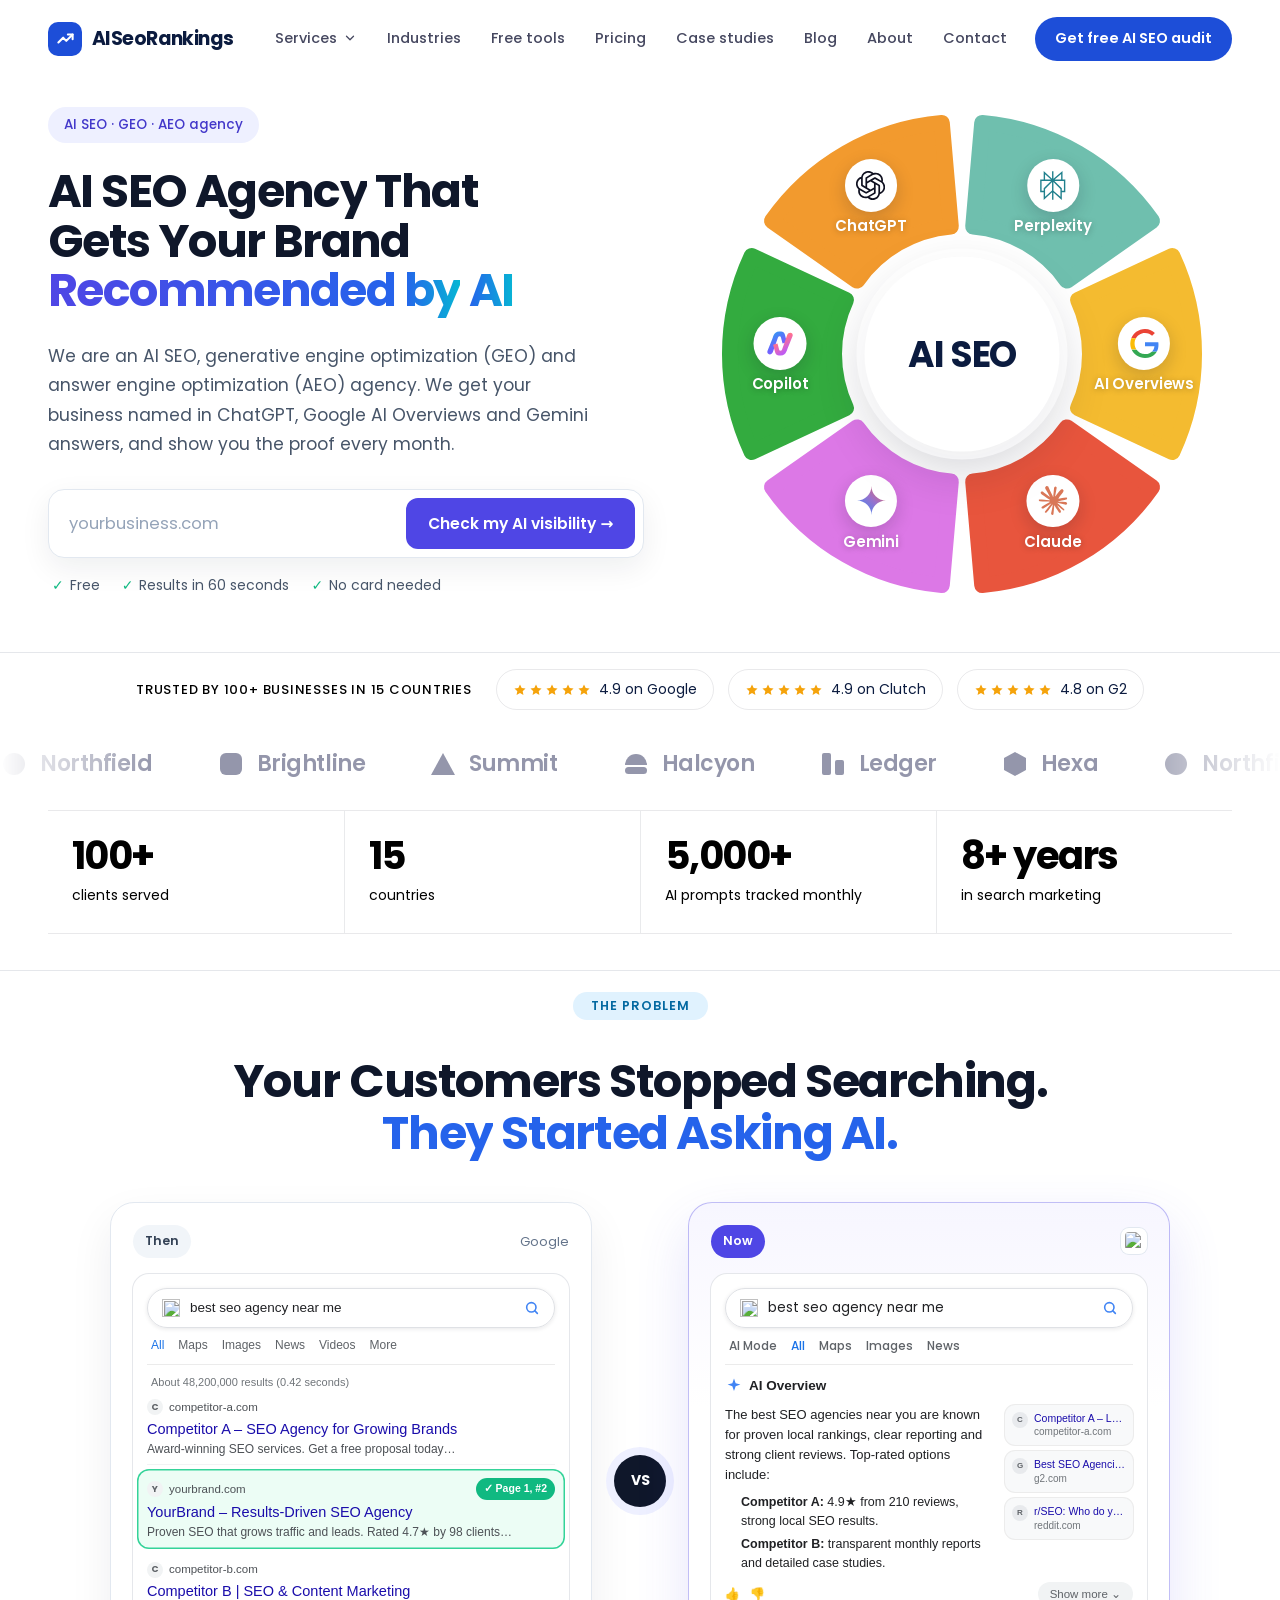
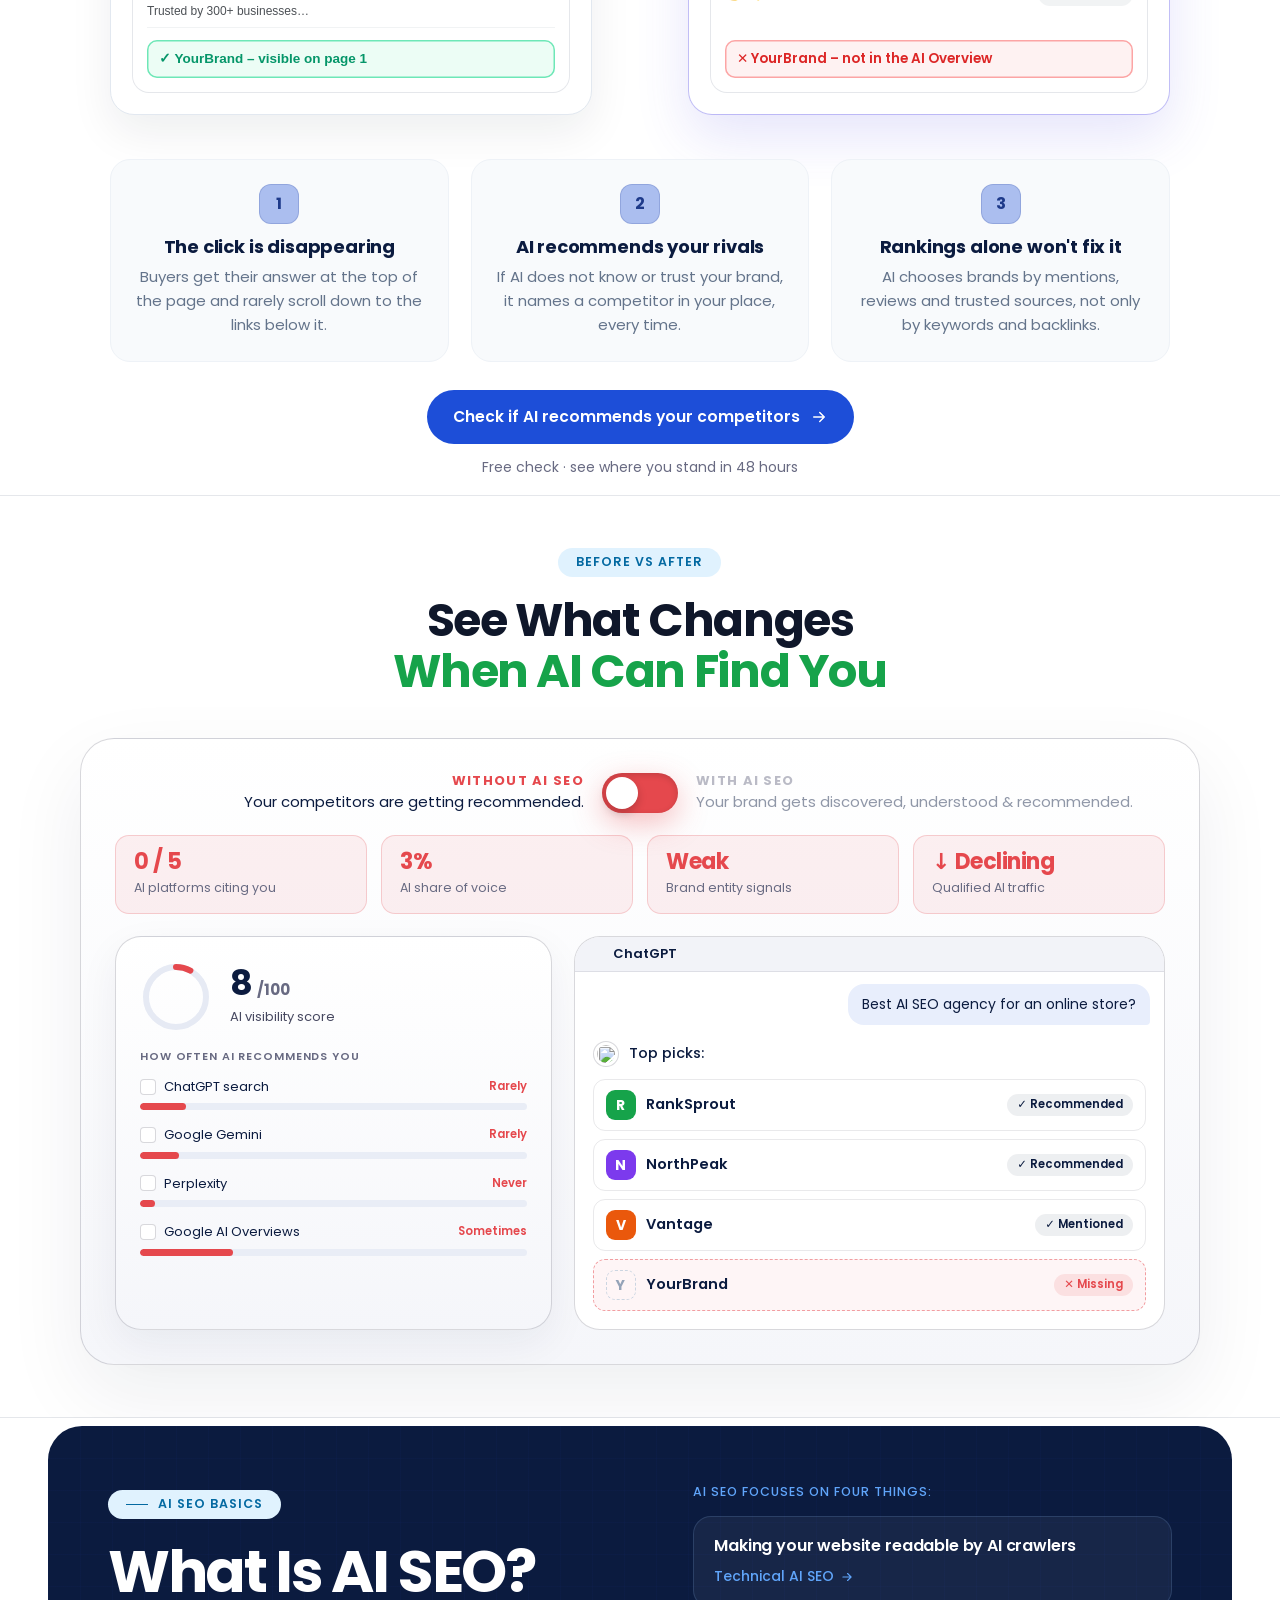
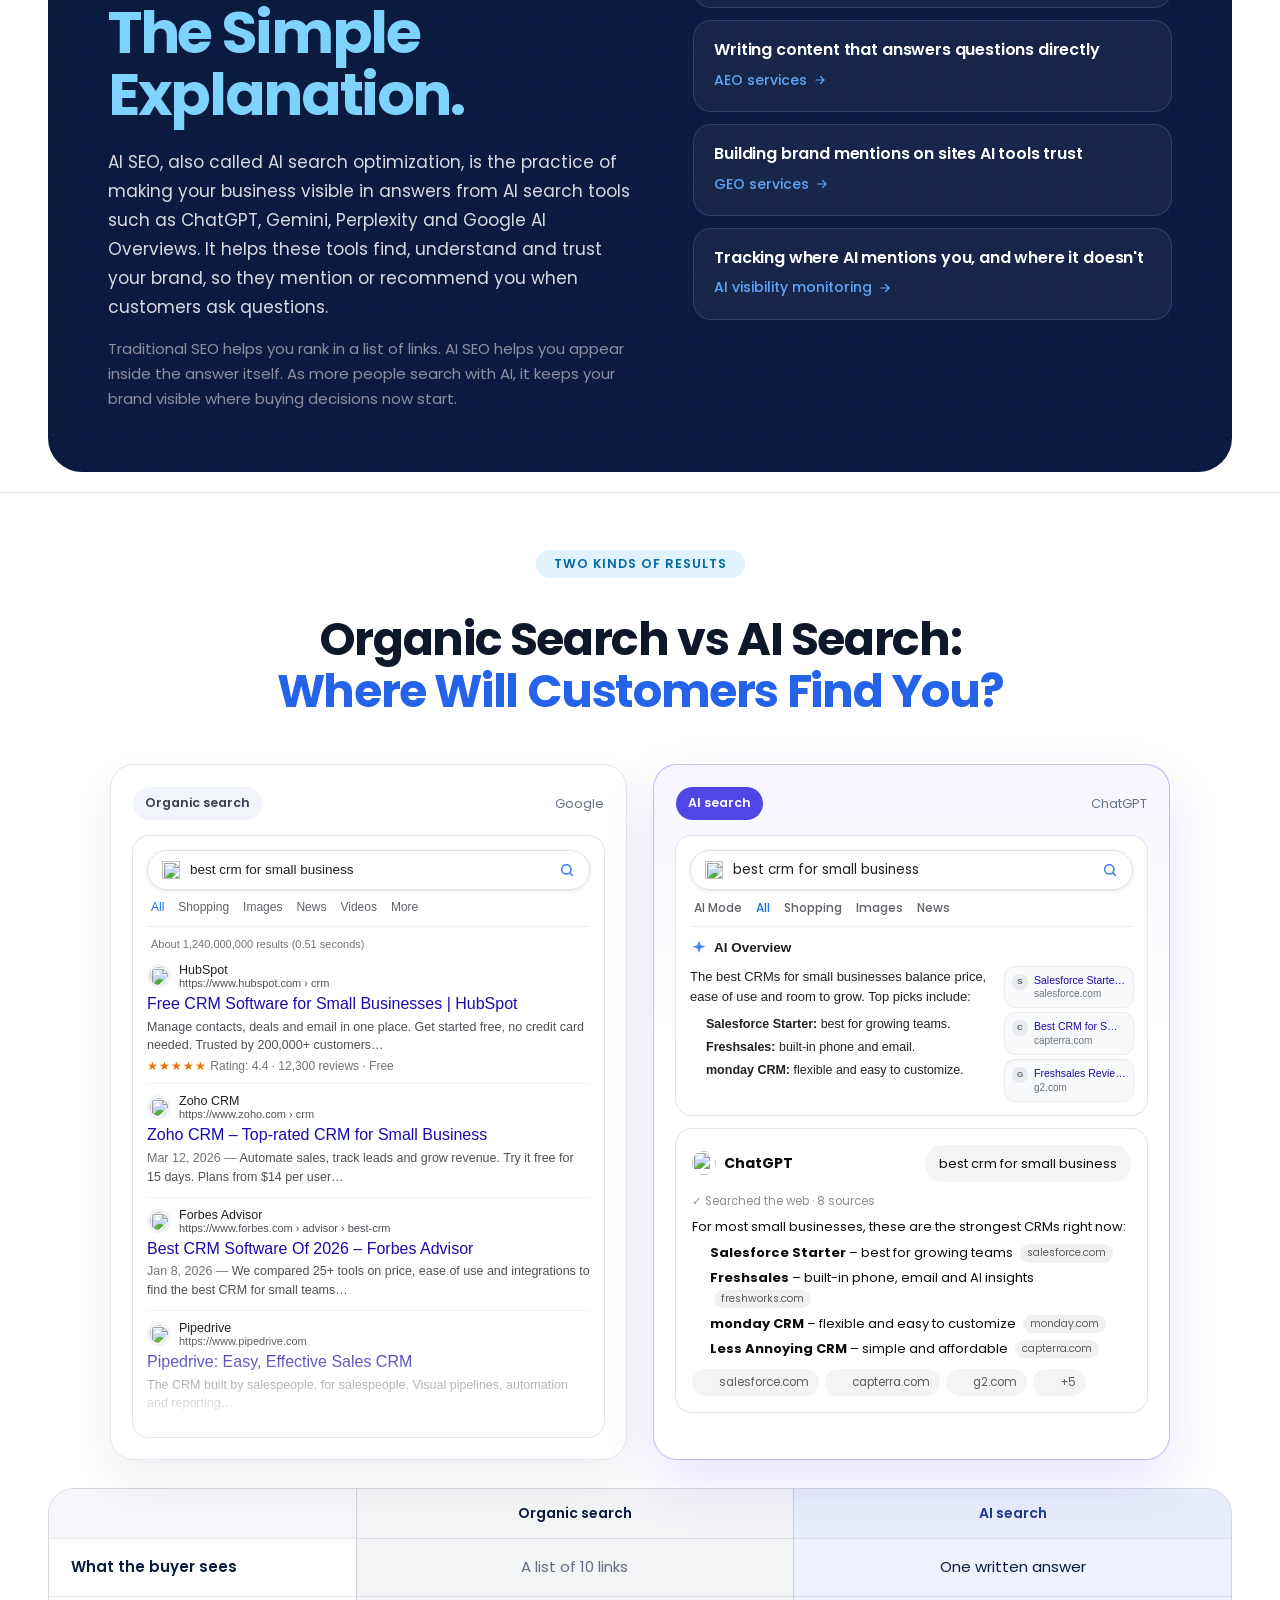
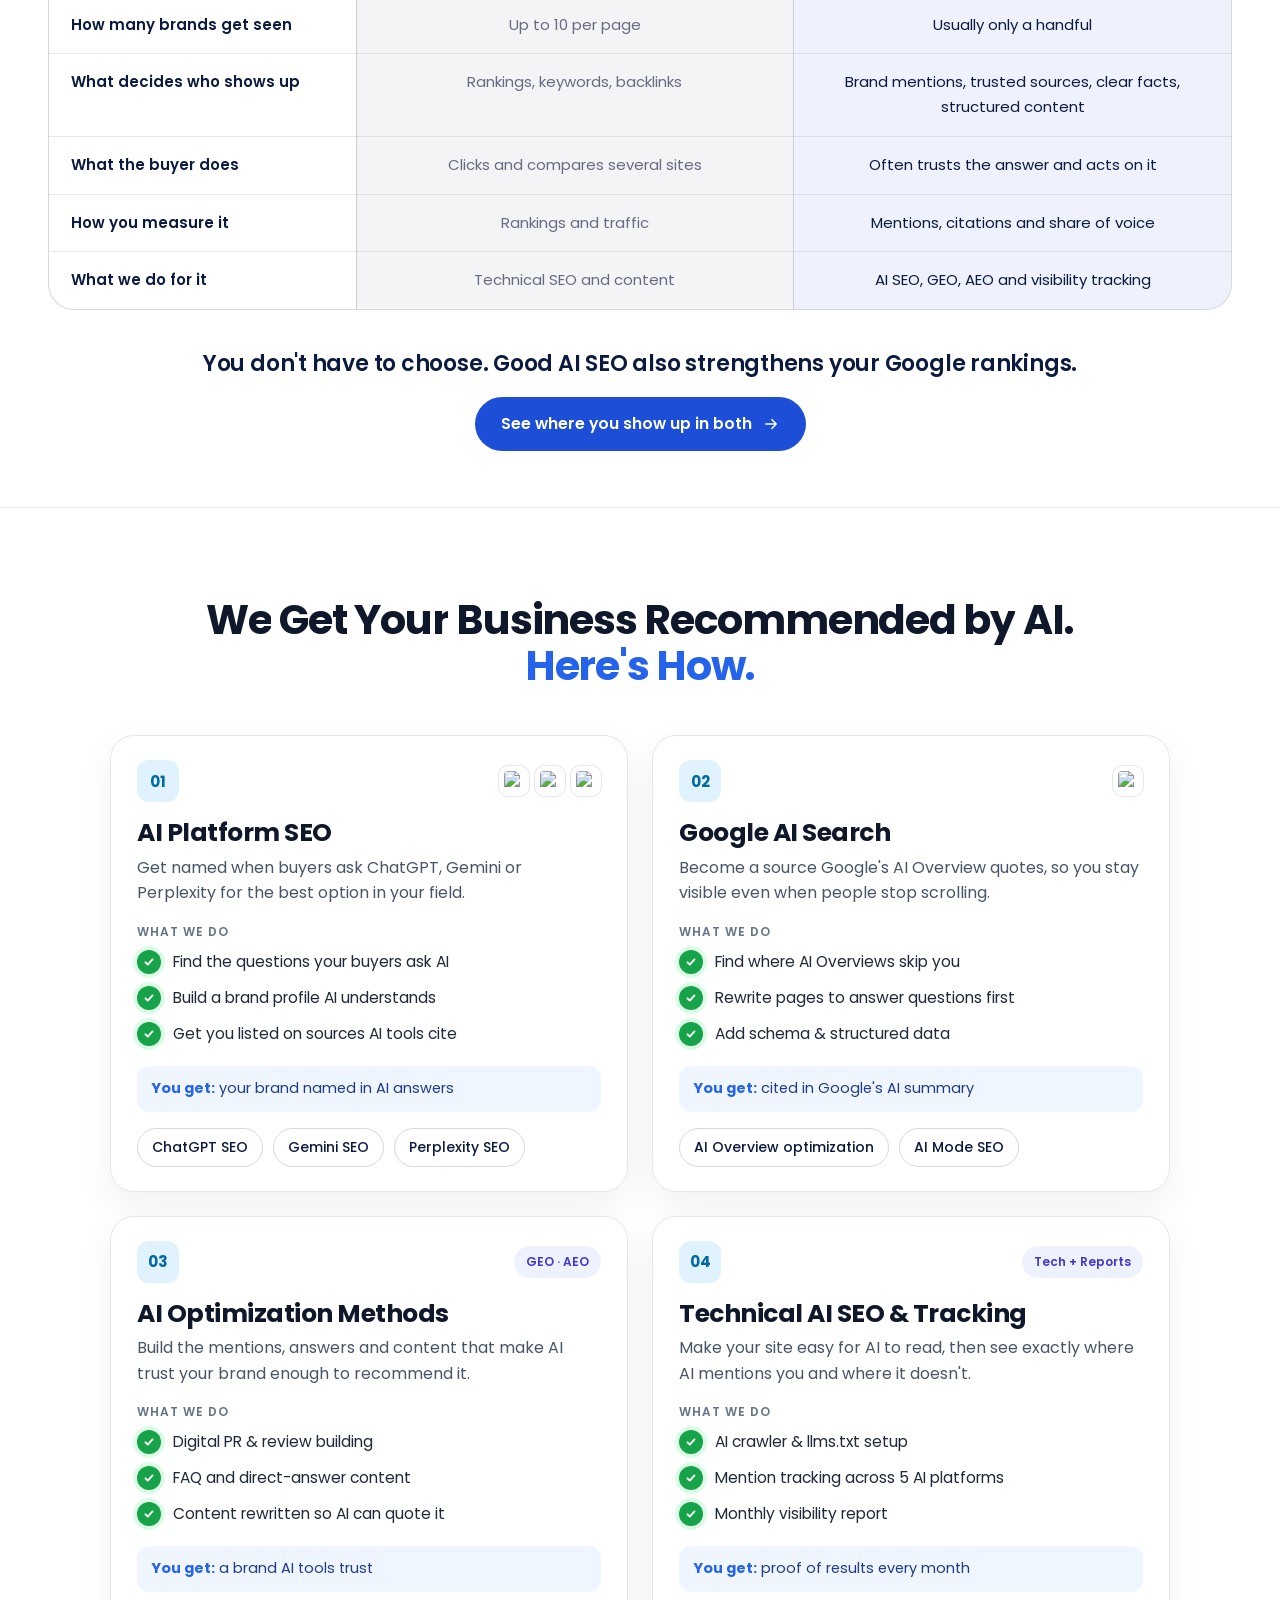
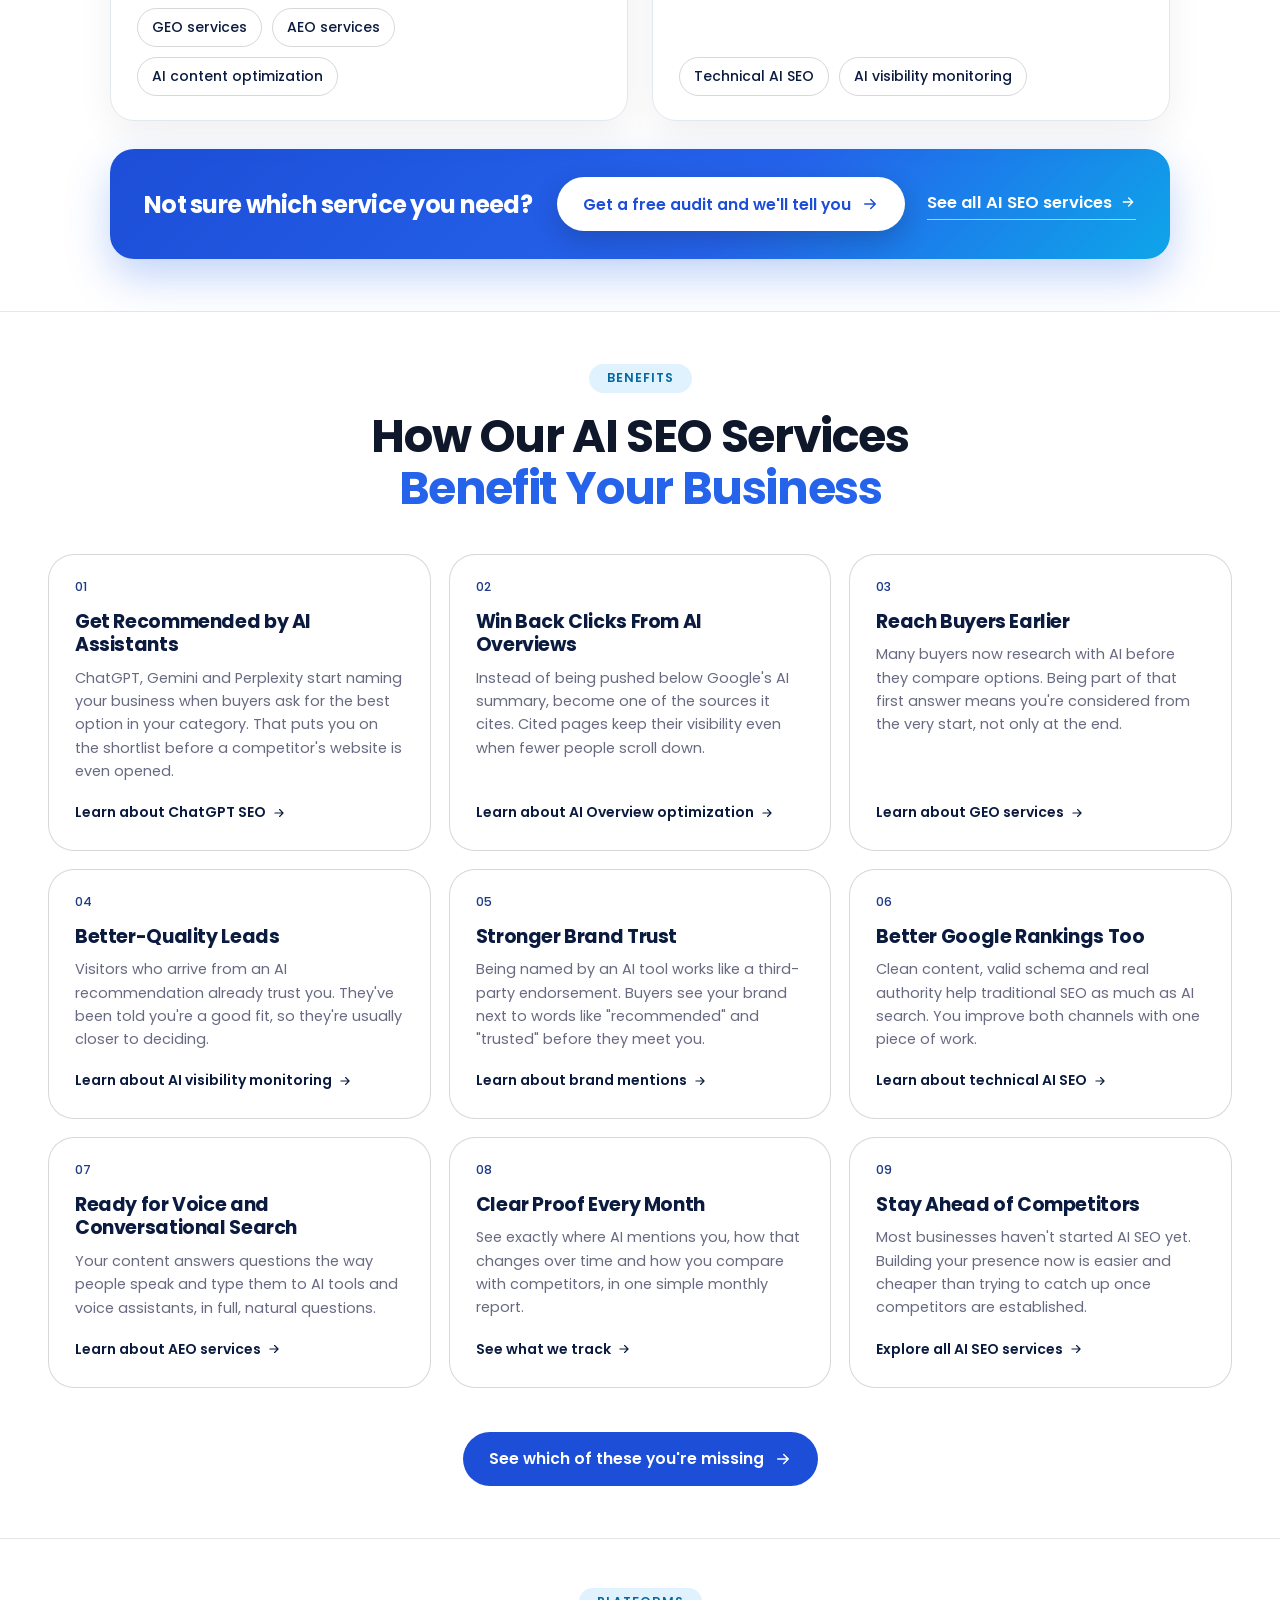
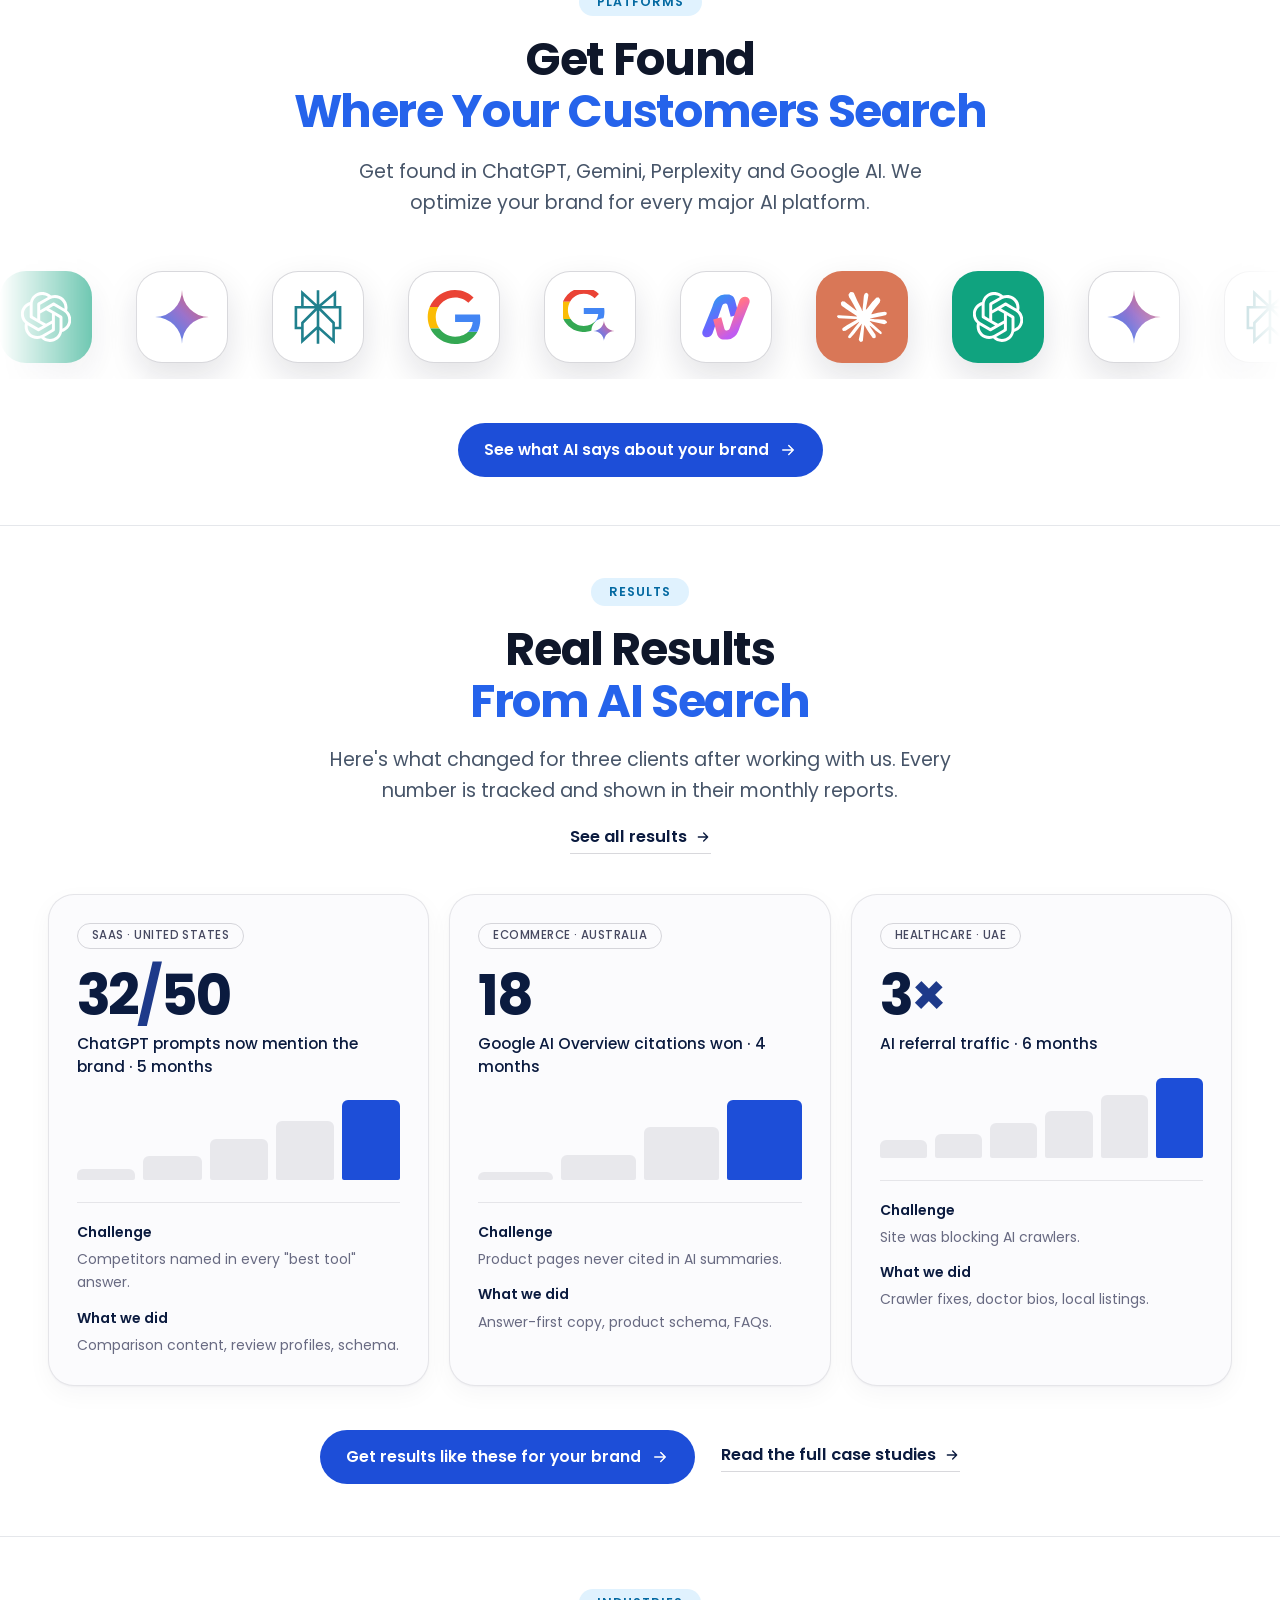
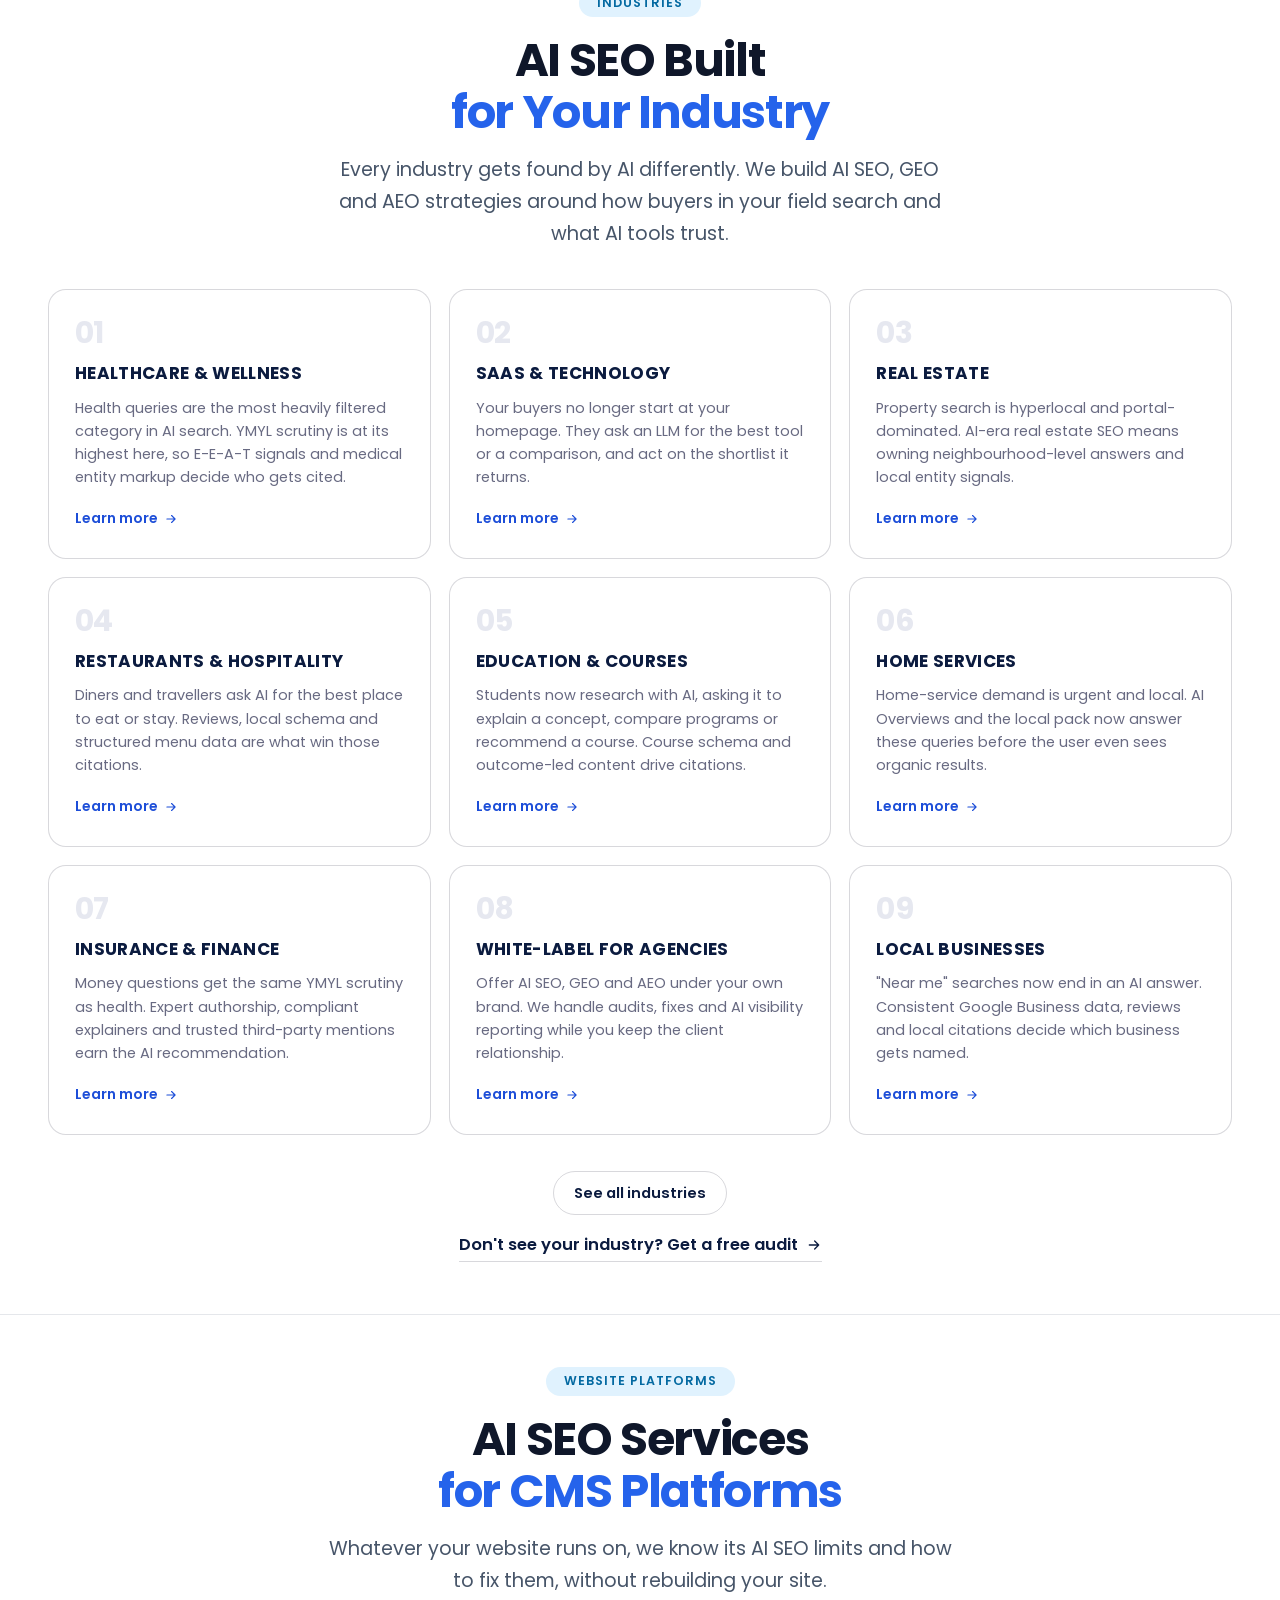
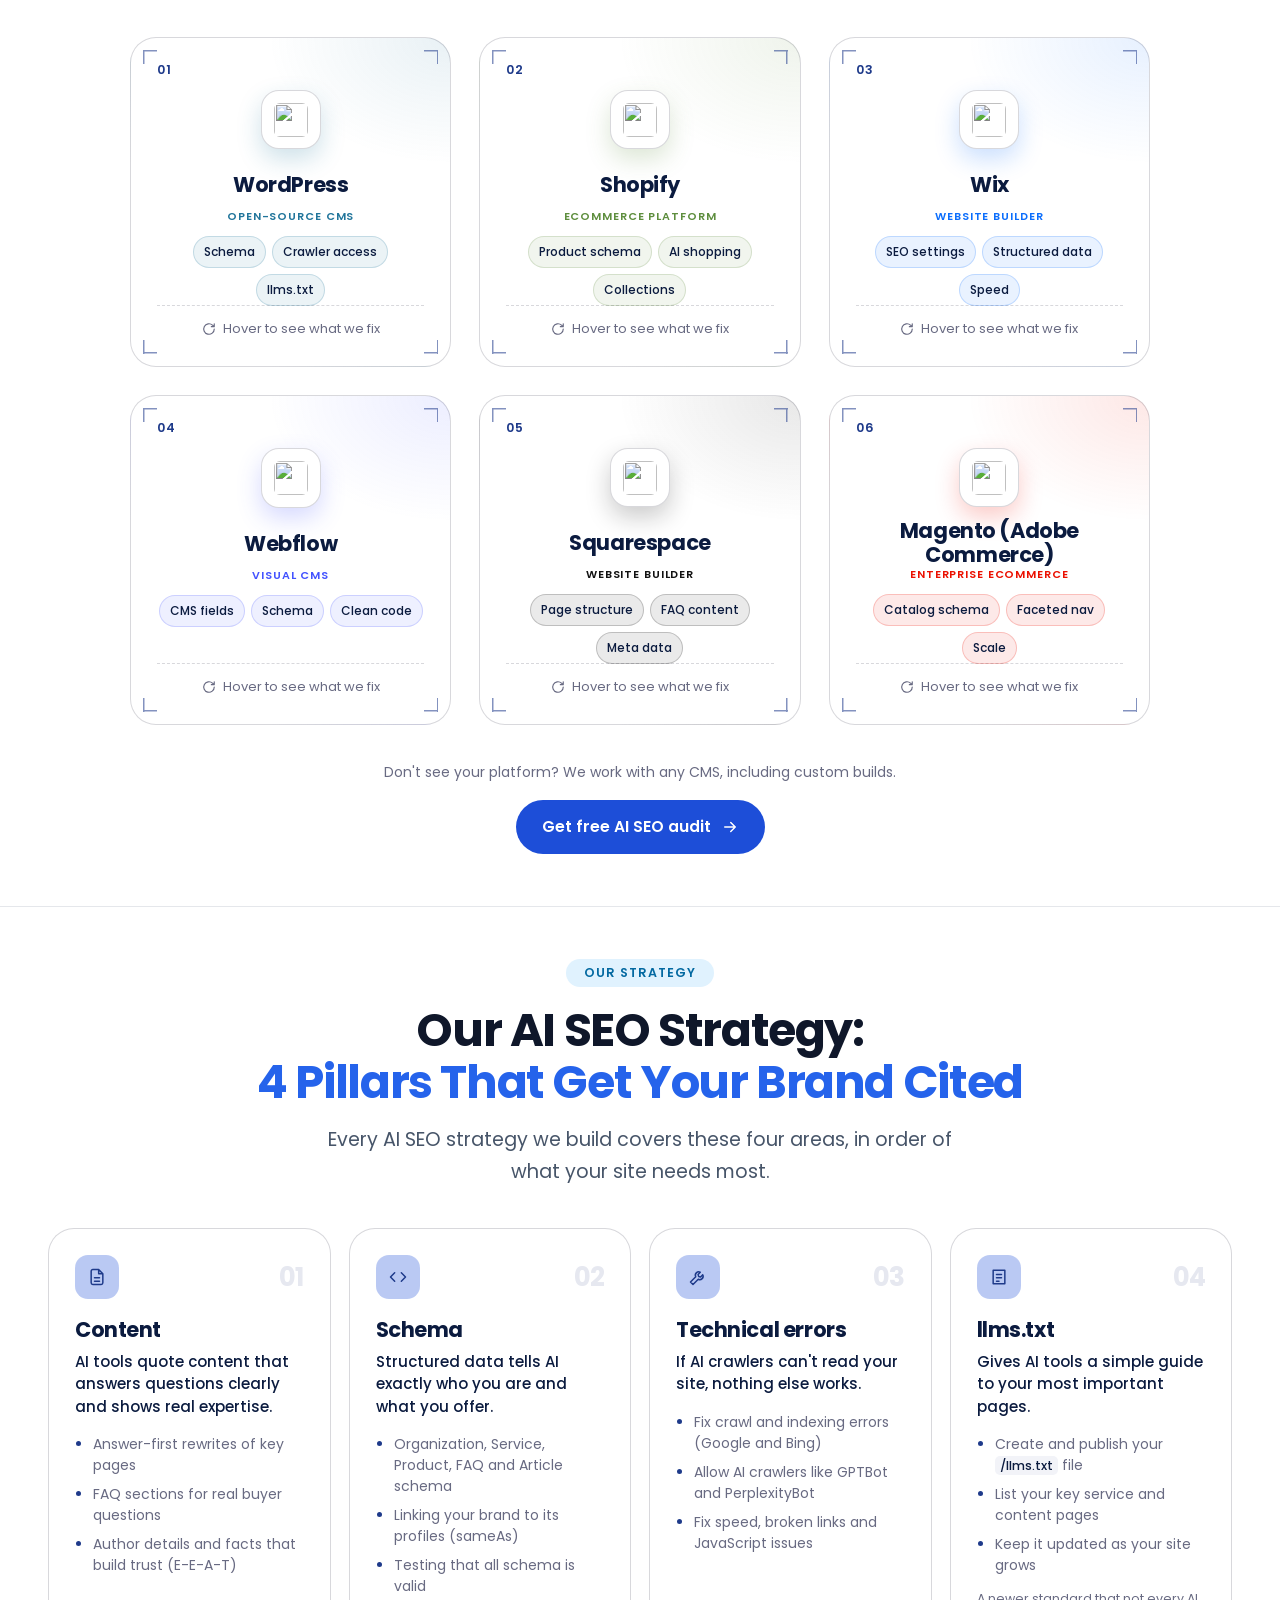
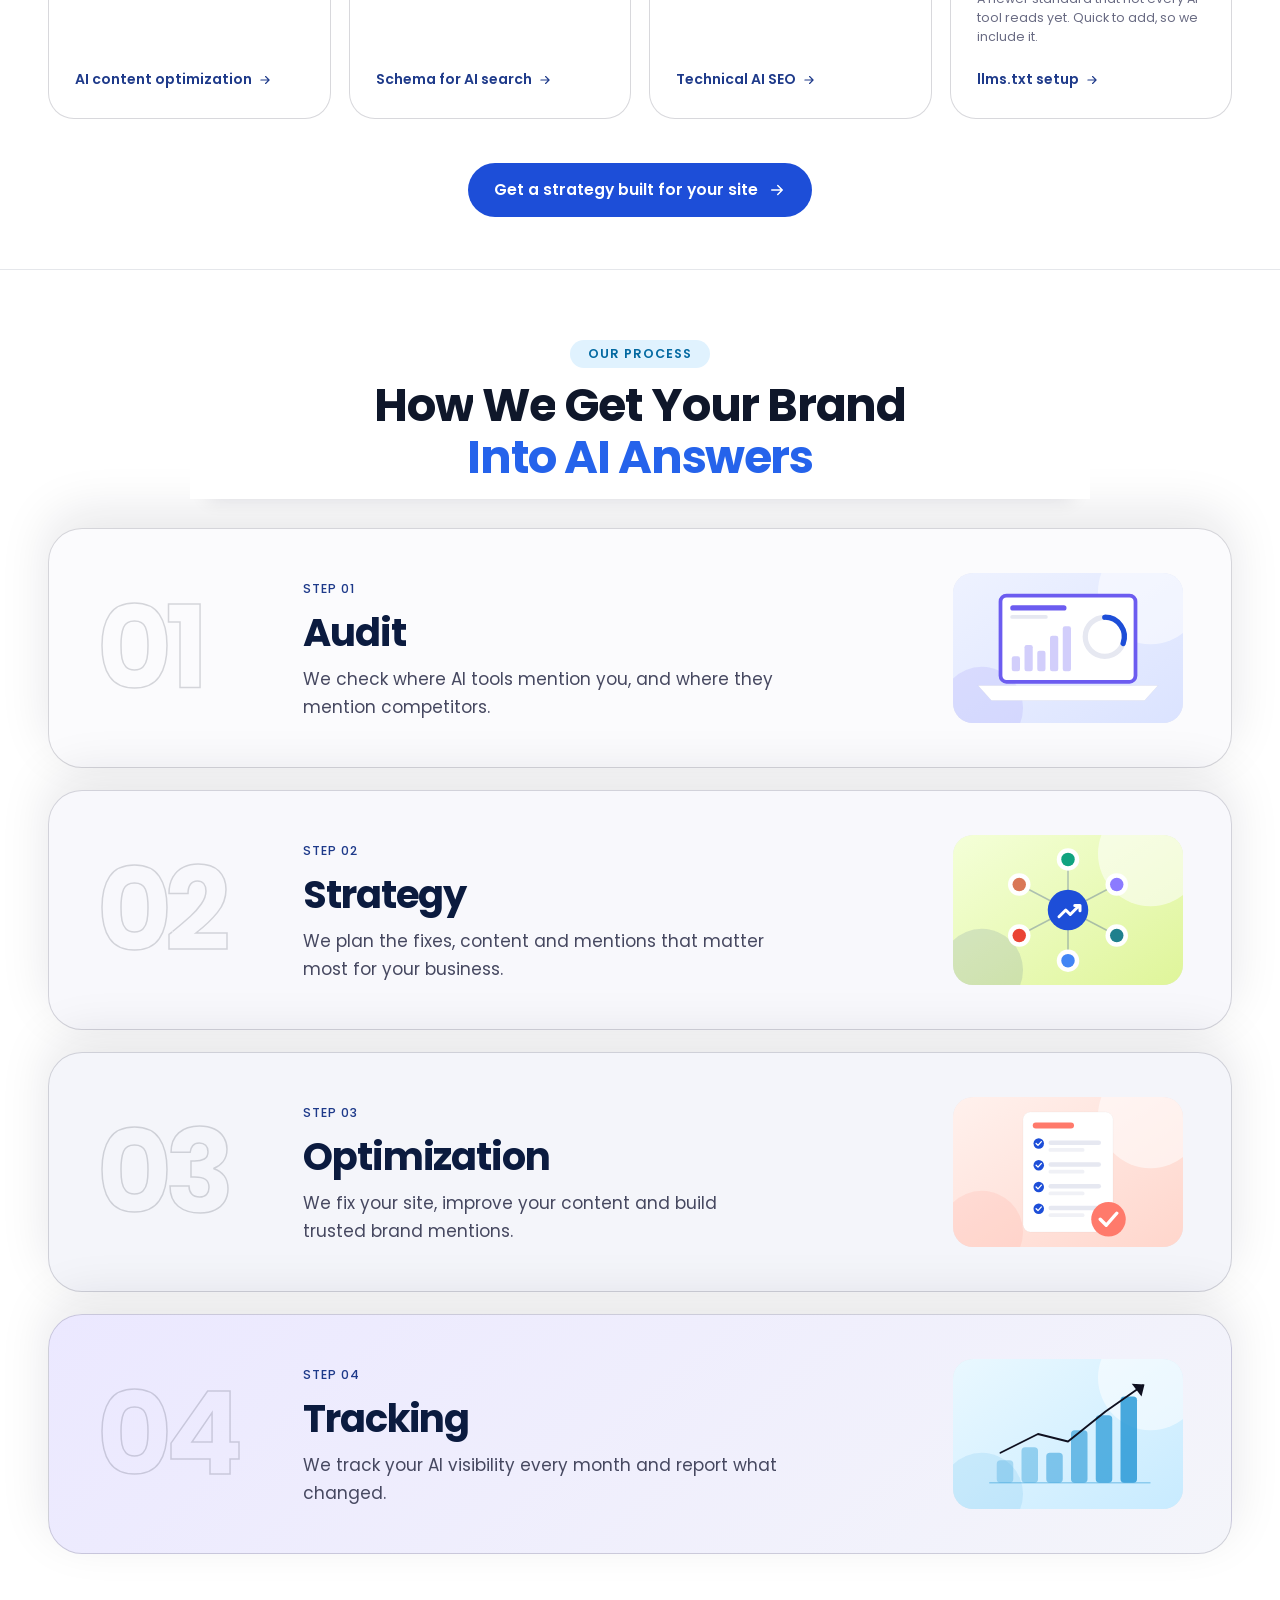
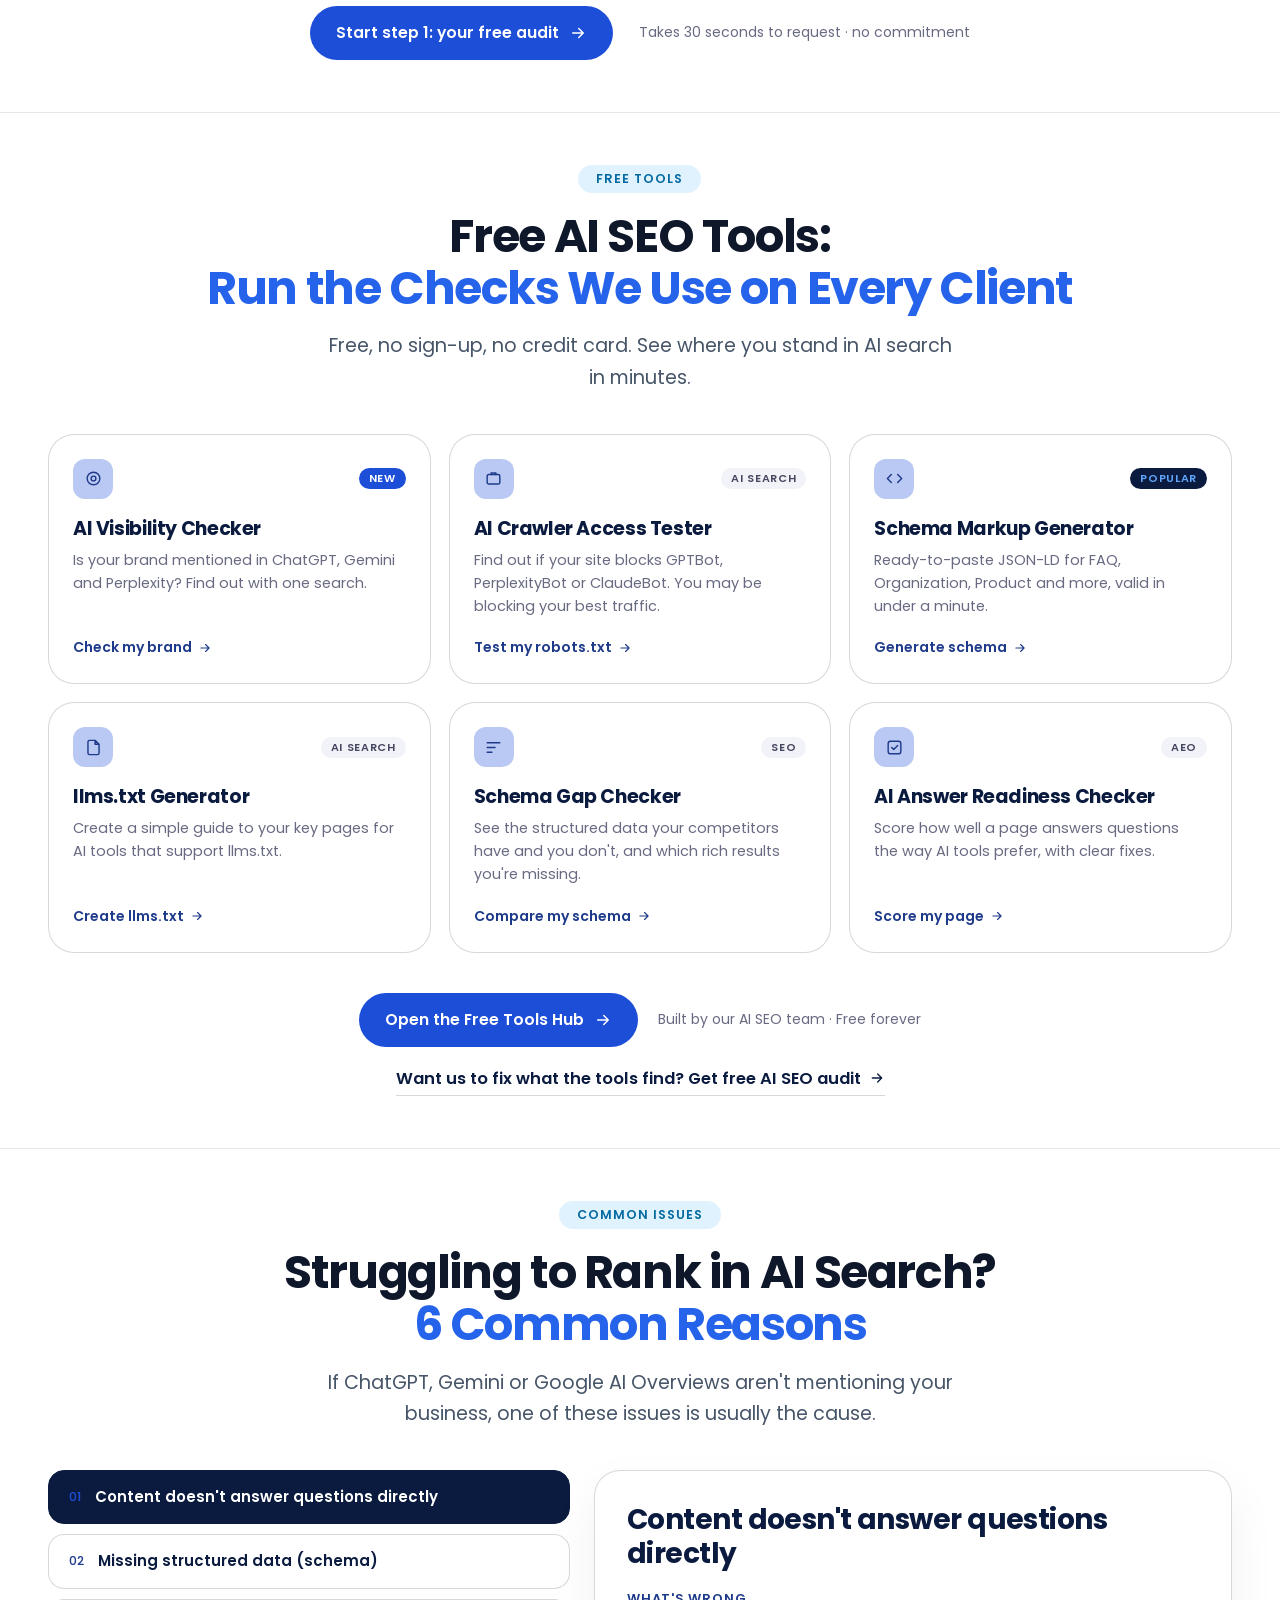
==== index.html @ 1cdbaac1 "fixes" ====
<!DOCTYPE html>
<html lang="en">
<head>
<meta charset="UTF-8">
<meta name="viewport" content="width=device-width, initial-scale=1">
<title>AI SEO Agency – Get Found in ChatGPT &amp; Google AI | AISeoRankings</title>
<meta name="description" content="AISeoRankings helps businesses get recommended by ChatGPT, Gemini, Perplexity and Google AI Overviews. Get your free AI SEO audit today.">
<link rel="canonical" href="https://www.aiseorankings.com/">
<meta property="og:type" content="website">
<meta property="og:title" content="AI SEO Agency – Get Found in ChatGPT &amp; Google AI | AISeoRankings">
<meta property="og:description" content="AISeoRankings helps businesses get recommended by ChatGPT, Gemini, Perplexity and Google AI Overviews. Get your free AI SEO audit today.">
<meta property="og:url" content="https://www.aiseorankings.com/">
<meta name="theme-color" content="#ffffff">
<link rel="icon" href="data:image/svg+xml,%3Csvg xmlns='http://www.w3.org/2000/svg' viewBox='0 0 32 32'%3E%3Crect width='32' height='32' rx='9' fill='%23c8f560'/%3E%3Cpath d='M8 21l6-6 4 4 7-7M19 12h6v6' fill='none' stroke='%2309090e' stroke-width='3' stroke-linecap='round' stroke-linejoin='round'/%3E%3C/svg%3E">
<link rel="preconnect" href="https://fonts.googleapis.com">
<link rel="preconnect" href="https://fonts.gstatic.com" crossorigin>
<link href="https://fonts.googleapis.com/css2?family=Poppins:wght@400;500;600;700;800&display=swap" rel="stylesheet">
<script src="./script.js" defer></script>
<!-- Schema: Organization, WebSite, FAQPage -->
<script type="application/ld+json">
{
  "@context": "https://schema.org",
  "@graph": [
    { "@type": "Organization", "@id": "https://www.aiseorankings.com/#organization", "name": "AISeoRankings", "url": "https://www.aiseorankings.com/", "email": "hello@aiseorankings.com" },
    { "@type": "WebSite", "@id": "https://www.aiseorankings.com/#website", "url": "https://www.aiseorankings.com/", "name": "AISeoRankings", "publisher": { "@id": "https://www.aiseorankings.com/#organization" } },
    { "@type": "FAQPage", "mainEntity": [
      { "@type": "Question", "name": "What is AI SEO?", "acceptedAnswer": { "@type": "Answer", "text": "AI SEO, also called AI search optimization, is the work of making your business visible in answers from AI tools such as ChatGPT, Gemini, Perplexity and Google AI Overviews. It covers your website, your content and how your brand is mentioned across the web, so AI tools understand, trust and recommend you." } },
      { "@type": "Question", "name": "How is AI SEO different from traditional SEO?", "acceptedAnswer": { "@type": "Answer", "text": "Traditional SEO aims to rank your pages in a list of search results. AI SEO aims to get your brand named or cited inside the answer itself. Good traditional SEO still helps, but AI tools also weigh brand mentions, clear facts and content that answers questions directly." } },
      { "@type": "Question", "name": "How long until I see results?", "acceptedAnswer": { "@type": "Answer", "text": "Technical fixes can show results within weeks. Most businesses see clear changes in AI mentions within 3 to 6 months, depending on competition, the current state of the website and how much trusted content already exists about the brand." } },
      { "@type": "Question", "name": "Can you guarantee ChatGPT rankings?", "acceptedAnswer": { "@type": "Answer", "text": "No. No one controls what an AI tool says, so anyone who guarantees placement is not being honest. What we do is improve every signal AI tools rely on, and track your mentions every month so you can see the progress." } },
      { "@type": "Question", "name": "Which AI platforms do you cover?", "acceptedAnswer": { "@type": "Answer", "text": "We cover ChatGPT, Google Gemini, Perplexity, Google AI Overviews, Google AI Mode and Microsoft Copilot, with Claude coming soon. Each platform picks its sources differently, so we plan for each one separately." } },
      { "@type": "Question", "name": "Do you work with clients worldwide?", "acceptedAnswer": { "@type": "Answer", "text": "Yes. As an AI SEO company that works fully online, we work with businesses in any country and can optimize for several languages and markets. All work, calls and reports are handled online, so your location makes no difference." } },
      { "@type": "Question", "name": "How much does AI SEO cost?", "acceptedAnswer": { "@type": "Answer", "text": "Plans start from $499 per month, depending on how many platforms and markets you want to cover. The free audit shows where you stand today, so you can decide what to invest in. See our pricing page for full details." } }
    ] }
  ]
}
</script>

<link rel="stylesheet" href="./styles.css">
</head>
<body>

<!-- ============ ICON SPRITE ============ -->
<svg xmlns="http://www.w3.org/2000/svg" style="position:absolute;width:0;height:0;overflow:hidden" aria-hidden="true" focusable="false">
  <symbol id="logo" viewBox="0 0 24 24" fill="none" stroke="currentColor" stroke-width="2.6" stroke-linecap="round" stroke-linejoin="round"><path d="M3 17l6-6 4 4 8-8"/><path d="M15 7h6v6"/></symbol>
  <symbol id="arrow" viewBox="0 0 24 24" fill="none" stroke="currentColor" stroke-width="2" stroke-linecap="round" stroke-linejoin="round"><path d="M5 12h14M13 6l6 6-6 6"/></symbol>
  <symbol id="chev" viewBox="0 0 24 24" fill="none" stroke="currentColor" stroke-width="2.2" stroke-linecap="round" stroke-linejoin="round"><path d="M6 9l6 6 6-6"/></symbol>
  <symbol id="check" viewBox="0 0 24 24" fill="none" stroke="currentColor" stroke-width="3" stroke-linecap="round" stroke-linejoin="round"><path d="M5 12.5l4.5 4.5L19 7.5"/></symbol>
  <symbol id="star" viewBox="0 0 24 24" fill="currentColor"><path d="M12 2.5l2.9 6.1 6.6.8-4.9 4.6 1.3 6.6L12 17.3l-5.9 3.3 1.3-6.6-4.9-4.6 6.6-.8z"/></symbol>
  <symbol id="drag" viewBox="0 0 24 24" fill="none" stroke="currentColor" stroke-width="2.2" stroke-linecap="round" stroke-linejoin="round"><path d="M9 6l-6 6 6 6M15 6l6 6-6 6"/></symbol>
  <symbol id="play" viewBox="0 0 24 24" fill="currentColor"><path d="M7 4.5v15l12.5-7.5z"/></symbol>
  <symbol id="clock" viewBox="0 0 24 24" fill="none" stroke="currentColor" stroke-width="2" stroke-linecap="round"><circle cx="12" cy="12" r="9"/><path d="M12 7v5l3 2"/></symbol>
  <symbol id="globe" viewBox="0 0 24 24" fill="none" stroke="currentColor" stroke-width="2" stroke-linecap="round"><circle cx="12" cy="12" r="9"/><path d="M3 12h18M12 3a14 14 0 0 1 0 18M12 3a14 14 0 0 0 0 18"/></symbol>
  <symbol id="mail" viewBox="0 0 24 24" fill="none" stroke="currentColor" stroke-width="2" stroke-linecap="round" stroke-linejoin="round"><rect x="3" y="5" width="18" height="14" rx="2"/><path d="M3 7l9 6 9-6"/></symbol>
  <symbol id="pin" viewBox="0 0 24 24" fill="none" stroke="currentColor" stroke-width="2" stroke-linecap="round" stroke-linejoin="round"><path d="M12 21s-7-6.2-7-11.5A7 7 0 0 1 19 9.5C19 14.8 12 21 12 21z"/><circle cx="12" cy="9.5" r="2.5"/></symbol>
  <symbol id="alert" viewBox="0 0 24 24" fill="none" stroke="currentColor" stroke-width="2" stroke-linecap="round" stroke-linejoin="round"><circle cx="12" cy="12" r="9"/><path d="M12 8v4M12 16h.01"/></symbol>
  <symbol id="quote" viewBox="0 0 64 64" fill="currentColor"><path d="M10 40c0-12 6-21 18-26l2 5c-7 3-10 8-10 13h8v14H10zm26 0c0-12 6-21 18-26l2 5c-7 3-10 8-10 13h8v14H36z"/></symbol>
  <!-- service / step / feature icons -->
  <symbol id="chat" viewBox="0 0 24 24" fill="none" stroke="currentColor" stroke-width="1.8" stroke-linecap="round" stroke-linejoin="round"><path d="M21 15a2 2 0 0 1-2 2H7l-4 4V5a2 2 0 0 1 2-2h14a2 2 0 0 1 2 2z"/><path d="M8 9h8M8 13h5"/></symbol>
  <symbol id="search" viewBox="0 0 24 24" fill="none" stroke="currentColor" stroke-width="1.8" stroke-linecap="round" stroke-linejoin="round"><circle cx="11" cy="11" r="7"/><path d="M20 20l-4-4"/></symbol>
  <symbol id="target" viewBox="0 0 24 24" fill="none" stroke="currentColor" stroke-width="1.8" stroke-linecap="round"><circle cx="12" cy="12" r="9"/><circle cx="12" cy="12" r="5"/><circle cx="12" cy="12" r="1.5"/></symbol>
  <symbol id="pulse" viewBox="0 0 24 24" fill="none" stroke="currentColor" stroke-width="1.8" stroke-linecap="round" stroke-linejoin="round"><path d="M3 12h4l3-8 4 16 3-8h4"/></symbol>
  <symbol id="scan" viewBox="0 0 24 24" fill="none" stroke="currentColor" stroke-width="1.8" stroke-linecap="round" stroke-linejoin="round"><path d="M4 8V5a1 1 0 0 1 1-1h3M16 4h3a1 1 0 0 1 1 1v3M20 16v3a1 1 0 0 1-1 1h-3M8 20H5a1 1 0 0 1-1-1v-3M4 12h16"/></symbol>
  <symbol id="route" viewBox="0 0 24 24" fill="none" stroke="currentColor" stroke-width="1.8" stroke-linecap="round" stroke-linejoin="round"><circle cx="6" cy="19" r="2.5"/><circle cx="18" cy="5" r="2.5"/><path d="M8.5 19H17a3.5 3.5 0 0 0 0-7H7a3.5 3.5 0 0 1 0-7h8.5"/></symbol>
  <symbol id="wrench" viewBox="0 0 24 24" fill="none" stroke="currentColor" stroke-width="1.8" stroke-linecap="round" stroke-linejoin="round"><path d="M14.7 6.3a1 1 0 0 0 0 1.4l1.6 1.6a1 1 0 0 0 1.4 0l3.8-3.8a6 6 0 0 1-7.9 7.9l-6.9 6.9a2.1 2.1 0 0 1-3-3l6.9-6.9a6 6 0 0 1 7.9-7.9z"/></symbol>
  <symbol id="bars" viewBox="0 0 24 24" fill="none" stroke="currentColor" stroke-width="1.8" stroke-linecap="round"><path d="M4 20V11M10 20V5M16 20v-6M22 20H2"/></symbol>
  <symbol id="spark" viewBox="0 0 24 24" fill="none" stroke="currentColor" stroke-width="1.8" stroke-linecap="round" stroke-linejoin="round"><path d="M12 3l1.9 5.1L19 10l-5.1 1.9L12 17l-1.9-5.1L5 10l5.1-1.9z"/><path d="M19 16v4M17 18h4"/></symbol>
  <symbol id="layers" viewBox="0 0 24 24" fill="none" stroke="currentColor" stroke-width="1.8" stroke-linecap="round" stroke-linejoin="round"><path d="M12 3l9 5-9 5-9-5z"/><path d="M3 13l9 5 9-5"/></symbol>
  <symbol id="doc" viewBox="0 0 24 24" fill="none" stroke="currentColor" stroke-width="1.8" stroke-linecap="round" stroke-linejoin="round"><path d="M14 2H6a2 2 0 0 0-2 2v16a2 2 0 0 0 2 2h12a2 2 0 0 0 2-2V8z"/><path d="M14 2v6h6M8 13h8M8 17h6"/></symbol>
  <!-- social -->
  <symbol id="in" viewBox="0 0 24 24" fill="currentColor"><path d="M4.98 3.5a2.5 2.5 0 1 1 0 5 2.5 2.5 0 0 1 0-5zM3 9.5h4V21H3zM9.5 9.5h3.8v1.6h.1c.5-1 1.8-2 3.8-2 4 0 4.8 2.6 4.8 6V21h-4v-5.2c0-1.3 0-2.9-1.8-2.9s-2.1 1.4-2.1 2.8V21h-4z"/></symbol>
  <symbol id="x" viewBox="0 0 24 24" fill="currentColor"><path d="M17.8 3H21l-7 8 8.2 10h-6.4l-5-6.2L5 21H1.8l7.5-8.6L1.5 3H8l4.5 5.7zm-1.1 16.2h1.8L7.4 4.7H5.5z"/></symbol>
  <symbol id="yt" viewBox="0 0 24 24" fill="currentColor"><path d="M23 7.2a3 3 0 0 0-2.1-2.1C19 4.6 12 4.6 12 4.6s-7 0-8.9.5A3 3 0 0 0 1 7.2 31 31 0 0 0 .5 12 31 31 0 0 0 1 16.8a3 3 0 0 0 2.1 2.1c1.9.5 8.9.5 8.9.5s7 0 8.9-.5a3 3 0 0 0 2.1-2.1 31 31 0 0 0 .5-4.8 31 31 0 0 0-.5-4.8zM9.7 15.1V8.9l5.8 3.1z"/></symbol>
  <symbol id="ig" viewBox="0 0 24 24" fill="none" stroke="currentColor" stroke-width="2" stroke-linecap="round"><rect x="3" y="3" width="18" height="18" rx="5"/><circle cx="12" cy="12" r="4"/><circle cx="17.5" cy="6.5" r=".6" fill="currentColor"/></symbol>
  <!-- platform glyphs (generic marks, not official logos) -->
  <symbol id="p-gpt" viewBox="0 0 24 24" fill="none" stroke="currentColor" stroke-width="1.8" stroke-linejoin="round"><path d="M12 3l7.8 4.5v9L12 21l-7.8-4.5v-9z"/><path d="M12 8l3.5 2v4L12 16l-3.5-2v-4z"/></symbol>
  <symbol id="p-gem" viewBox="0 0 24 24" fill="currentColor"><path d="M12 2c.6 5.4 4.6 9.4 10 10-5.4.6-9.4 4.6-10 10-.6-5.4-4.6-9.4-10-10 5.4-.6 9.4-4.6 10-10z"/></symbol>
  <symbol id="p-ppx" viewBox="0 0 24 24" fill="none" stroke="currentColor" stroke-width="1.8" stroke-linecap="round" stroke-linejoin="round"><path d="M12 2v20M4 6l8 6 8-6M4 6v10l8-4 8 4V6"/></symbol>
  <symbol id="p-aio" viewBox="0 0 24 24" fill="currentColor"><path d="M10 3c.5 3.8 2.7 6 6.5 6.5-3.8.5-6 2.7-6.5 6.5-.5-3.8-2.7-6-6.5-6.5C7.3 9 9.5 6.8 10 3zM18 13c.3 2.2 1.5 3.4 3.7 3.7-2.2.3-3.4 1.5-3.7 3.7-.3-2.2-1.5-3.4-3.7-3.7 2.2-.3 3.4-1.5 3.7-3.7z"/></symbol>
  <symbol id="p-aim" viewBox="0 0 24 24" fill="none" stroke="currentColor" stroke-width="2" stroke-linecap="round"><circle cx="10.5" cy="10.5" r="6.5"/><path d="M20 20l-4.5-4.5M8 10.5h5M10.5 8v5"/></symbol>
  <symbol id="p-cop" viewBox="0 0 24 24" fill="none" stroke="currentColor" stroke-width="2" stroke-linecap="round" stroke-linejoin="round"><path d="M7 4h7a3 3 0 0 1 3 3v3H10a3 3 0 0 0-3 3v7a3 3 0 0 1-3-3V7a3 3 0 0 1 3-3z"/><path d="M17 20h-7a3 3 0 0 1-3-3v-3h7a3 3 0 0 0 3-3V4a3 3 0 0 1 3 3v10a3 3 0 0 1-3 3z"/></symbol>
  <symbol id="p-cla" viewBox="0 0 24 24" fill="none" stroke="currentColor" stroke-width="2.2" stroke-linecap="round"><path d="M12 3v18M3 12h18M5.6 5.6l12.8 12.8M18.4 5.6L5.6 18.4"/></symbol>

  <!-- real brand marks (Simple Icons / Font Awesome Free paths) -->
  <symbol id="x-gpt" viewBox="0 0 512 512" fill="currentColor"><path d="M196.4 185.8v-48.6c0-4.1 1.5-7.2 5.1-9.2l97.8-56.3c13.3-7.7 29.2-11.3 45.6-11.3 61.4 0 100.4 47.6 100.4 98.3 0 3.6 0 7.7-.5 11.8l-101.5-59.4c-6.1-3.6-12.3-3.6-18.4 0zm228.3 189.4V259c0-7.2-3.1-12.3-9.2-15.9L287 168.4l42-24.1c3.6-2 6.7-2 10.2 0l97.8 56.4c28.2 16.4 47.1 51.2 47.1 85 0 38.9-23 74.8-59.4 89.6zM166.2 272.8l-42-24.6c-3.6-2-5.1-5.1-5.1-9.2V126.4c0-54.8 42-96.3 98.8-96.3 21.5 0 41.5 7.2 58.4 20l-100.9 58.4c-6.1 3.6-9.2 8.7-9.2 15.9v148.5zm90.4 52.2-60.2-33.8v-71.7l60.2-33.8 60.2 33.8v71.7zm38.7 155.7c-21.5 0-41.5-7.2-58.4-20l100.9-58.4c6.1-3.6 9.2-8.7 9.2-15.9V237.9l42.5 24.6c3.6 2 5.1 5.1 5.1 9.2v112.6c0 54.8-42.5 96.3-99.3 96.3zM173.8 366.5l-97.7-56.3C47.9 293.8 29 259 29 225.2c0-39.4 23.6-74.8 59.9-89.6v116.7c0 7.2 3.1 12.3 9.2 15.9l128 74.2-42 24.1c-3.6 2-6.7 2-10.2 0zm-5.6 84c-57.9 0-100.4-43.5-100.4-97.3 0-4.1.5-8.2 1-12.3l100.9 58.4c6.1 3.6 12.3 3.6 18.4 0l128.5-74.2v48.6c0 4.1-1.5 7.2-5.1 9.2l-97.8 56.3c-13.3 7.7-29.2 11.3-45.6 11.3zm127 60.9c62 0 113.7-44 125.4-102.4 57.3-14.9 94.2-68.6 94.2-123.4 0-35.8-15.4-70.7-43-95.7 2.6-10.8 4.1-21.5 4.1-32.3 0-73.2-59.4-128-128-128-13.8 0-27.1 2-40.4 6.7-23-22.5-54.8-36.9-89.6-36.9-62 0-113.7 44-125.4 102.4-57.3 14.8-94.2 68.6-94.2 123.4 0 35.8 15.4 70.7 43 95.7-2.6 10.8-4.1 21.5-4.1 32.3 0 73.2 59.4 128 128 128 13.8 0 27.1-2 40.4-6.7 23 22.5 54.8 36.9 89.6 36.9"/></symbol>
  <symbol id="x-gem" viewBox="0 0 24 24"><defs><linearGradient id="gemG" x1="3" y1="21" x2="21" y2="3" gradientUnits="userSpaceOnUse"><stop offset="0" stop-color="#4285f4"/><stop offset=".55" stop-color="#9b72cb"/><stop offset="1" stop-color="#d96570"/></linearGradient></defs><path fill="url(#gemG)" d="M11.04 19.32Q12 21.51 12 24q0-2.49.93-4.68.96-2.19 2.58-3.81t3.81-2.55Q21.51 12 24 12q-2.49 0-4.68-.93a12.3 12.3 0 0 1-3.81-2.58 12.3 12.3 0 0 1-2.58-3.81Q12 2.49 12 0q0 2.49-.96 4.68-.93 2.19-2.55 3.81a12.3 12.3 0 0 1-3.81 2.58Q2.49 12 0 12q2.49 0 4.68.96 2.19.93 3.81 2.55t2.55 3.81"/></symbol>
  <symbol id="x-ppx" viewBox="0 0 24 24"><path fill="#20808d" d="M22.398 7.09h-2.31V.068l-7.51 6.354V.158h-1.156v6.196L4.49 0v7.09H1.602v10.397H4.49V24l6.933-6.36v6.201h1.155v-6.047l6.932 6.181v-6.488h2.888zm-3.466-4.531v4.53h-5.355zm-13.286.067 4.869 4.464h-4.87zM2.758 16.332V8.245h7.847L4.49 14.36v1.972zm2.888 5.04v-6.534l5.776-5.776v7.011zm12.708.025-5.776-5.15V9.061l5.776 5.776zm2.889-5.065H19.51V14.36l-6.115-6.115h7.848z"/></symbol>
  <symbol id="x-cla" viewBox="0 0 24 24" fill="currentColor"><path d="m4.714 15.956 4.718-2.648.079-.23-.08-.128h-.23l-.79-.048-2.695-.073-2.337-.097-2.265-.122-.57-.121-.535-.704.055-.353.48-.321.685.06 1.518.104 2.277.157 1.651.098 2.447.255h.389l.054-.158-.133-.097-.103-.098-2.356-1.596-2.55-1.688-1.336-.972-.722-.491L2 6.223l-.158-1.008.656-.722.88.06.224.061.893.686 1.906 1.476 2.49 1.833.364.304.146-.104.018-.072-.164-.274-1.354-2.446-1.445-2.49-.644-1.032-.17-.619a3 3 0 0 1-.103-.729L6.287.133 6.7 0l.995.134.42.364.619 1.415L9.735 4.14l1.555 3.03.455.898.243.832.09.255h.159V9.01l.127-1.706.237-2.095.23-2.695.08-.76.376-.91.747-.492.583.28.48.685-.067.444-.286 1.851-.558 2.903-.365 1.942h.213l.243-.242.983-1.306 1.652-2.064.728-.82.85-.904.547-.431h1.032l.759 1.129-.34 1.166-1.063 1.347-.88 1.142-1.263 1.7-.79 1.36.074.11.188-.02 2.853-.606 1.542-.28 1.84-.315.832.388.09.395-.327.807-1.967.486-2.307.462-3.436.813-.043.03.049.061 1.548.146.662.036h1.62l3.018.225.79.522.473.638-.08.485-1.213.62-1.64-.389-3.825-.91-1.31-.329h-.183v.11l1.093 1.068 2.003 1.81 2.508 2.33.127.578-.321.455-.34-.049-2.204-1.657-.85-.747-1.925-1.62h-.127v.17l.443.649 2.343 3.521.122 1.08-.17.353-.607.213-.668-.122-1.372-1.924-1.415-2.168-1.141-1.943-.14.08-.674 7.254-.316.37-.728.28-.607-.461-.322-.747.322-1.476.388-1.924.316-1.53.285-1.9.17-.632-.012-.042-.14.018-1.432 1.967-2.18 2.945-1.724 1.845-.413.164-.716-.37.066-.662.401-.589 2.386-3.036 1.439-1.882.929-1.086-.006-.158h-.055L4.138 18.56l-1.13.146-.485-.456.06-.746.231-.243 1.907-1.312Z"/></symbol>
  <symbol id="x-g" viewBox="0 0 24 24"><defs><path id="gP" d="M12.48 10.92v3.28h7.84c-.24 1.84-.853 3.187-1.787 4.133-1.147 1.147-2.933 2.4-6.053 2.4-4.827 0-8.6-3.893-8.6-8.72s3.773-8.72 8.6-8.72c2.6 0 4.507 1.027 5.907 2.347l2.307-2.307C18.747 1.44 16.133 0 12.48 0 5.867 0 .307 5.387.307 12s5.56 12 12.173 12c3.573 0 6.267-1.173 8.373-3.36 2.16-2.16 2.84-5.213 2.84-7.667 0-.76-.053-1.467-.173-2.053z"/><clipPath id="gR"><path d="M0 0H24V7.6H0Z"/></clipPath><clipPath id="gY"><path d="M0 7.6H12V17H0Z"/></clipPath><clipPath id="gGr"><path d="M0 17H12V18.6H24V24H0Z"/></clipPath><clipPath id="gB"><path d="M12 7.6H24V18.6H12Z"/></clipPath></defs><use href="#gP" fill="#ea4335" clip-path="url(#gR)"/><use href="#gP" fill="#fbbc05" clip-path="url(#gY)"/><use href="#gP" fill="#34a853" clip-path="url(#gGr)"/><use href="#gP" fill="#4285f4" clip-path="url(#gB)"/></symbol>
  <symbol id="x-gai" viewBox="0 0 24 24"><g transform="translate(-1 -1) scale(.82)"><use href="#x-g" width="24" height="24"/></g><circle cx="18.2" cy="18.2" r="5.6" fill="#fff"/><g transform="translate(13.4 13.4) scale(.4)"><use href="#x-gem" width="24" height="24"/></g></symbol>
  <symbol id="x-cop" viewBox="0 0 24 24"><defs><linearGradient id="cpA" x1="3" y1="4" x2="14" y2="20" gradientUnits="userSpaceOnUse"><stop offset="0" stop-color="#2d9cf0"/><stop offset=".6" stop-color="#6c63ff"/><stop offset="1" stop-color="#9b5cf6"/></linearGradient><linearGradient id="cpB" x1="21" y1="20" x2="10" y2="4" gradientUnits="userSpaceOnUse"><stop offset="0" stop-color="#ffb347"/><stop offset=".55" stop-color="#ff6f91"/><stop offset="1" stop-color="#c05cf0"/></linearGradient></defs><path id="cpR" fill="url(#cpA)" d="M8.3 3.2A4.5 4.5 0 0 1 11.6 2h1.3c1.5 0 2.7 1 3.1 2.5l1.7 6.4-3.6 1-1.4-5.1c-.1-.5-.5-.8-1-.8-.6 0-1.1.4-1.4 1L6 19.3c-.4 1-1.4 1.7-2.5 1.7-1.5 0-2.4-1.4-1.9-2.8l4.3-10.7c.5-1.6 1.1-3.3 2.4-4.3z"/><path fill="url(#cpB)" transform="rotate(180 12 12)" d="M8.3 3.2A4.5 4.5 0 0 1 11.6 2h1.3c1.5 0 2.7 1 3.1 2.5l1.7 6.4-3.6 1-1.4-5.1c-.1-.5-.5-.8-1-.8-.6 0-1.1.4-1.4 1L6 19.3c-.4 1-1.4 1.7-2.5 1.7-1.5 0-2.4-1.4-1.9-2.8l4.3-10.7c.5-1.6 1.1-3.3 2.4-4.3z"/></symbol>
  <!-- client placeholder marks -->
  <symbol id="c1" viewBox="0 0 28 28" fill="currentColor"><circle cx="14" cy="14" r="11"/></symbol>
  <symbol id="c2" viewBox="0 0 28 28" fill="currentColor"><rect x="3" y="3" width="22" height="22" rx="6"/></symbol>
  <symbol id="c3" viewBox="0 0 28 28" fill="currentColor"><path d="M14 3l12 22H2z"/></symbol>
  <symbol id="c4" viewBox="0 0 28 28" fill="currentColor"><path d="M3 15a11 11 0 0 1 22 0z"/><rect x="3" y="17" width="22" height="7" rx="3.5"/></symbol>
  <symbol id="c5" viewBox="0 0 28 28" fill="currentColor"><rect x="3" y="3" width="9" height="22" rx="2"/><rect x="16" y="10" width="9" height="15" rx="2"/></symbol>
  <symbol id="c6" viewBox="0 0 28 28" fill="currentColor"><path d="M14 2l11 6v12l-11 6-11-6V8z"/></symbol>
</svg>

<a class="skip" href="#main">Skip to content</a>
<div class="progress" aria-hidden="true"></div>

<!-- ======================= NAV ======================= -->
<header class="nav" id="nav">
  <div class="nav__bar">
    <a href="/" class="logo" aria-label="AISeoRankings home">
      <span class="logo__mark"><svg role="img" aria-label="AISeoRankings logo"><use href="#logo"/></svg></span>AISeoRankings
    </a>
    <nav class="nav__panel" id="nav-panel" aria-label="Main">
      <ul class="nav__links">
        <li class="nav__drop">
          <button type="button" aria-expanded="false" aria-controls="svc-menu">Services <svg aria-hidden="true"><use href="#chev"/></svg></button>
          <div class="nav__menu" id="svc-menu">
            <a href="/chatgpt-seo/">ChatGPT SEO</a>
            <a href="/gemini-seo/">Gemini SEO</a>
            <a href="/perplexity-seo/">Perplexity SEO</a>
            <a href="/ai-overview-optimization/">AI Overview optimization</a>
            <a href="/ai-mode-seo/">AI Mode SEO</a>
            <a href="/geo-services/">GEO services</a>
            <a href="/aeo-services/">AEO services</a>
            <a href="/technical-ai-seo/">Technical AI SEO</a>
            <a href="/ai-seo-services/" class="all">All AI SEO services →</a>
          </div>
        </li>
        <li><a href="/industries/">Industries</a></li>
        <li><a href="/tools/">Free tools</a></li>
        <li><a href="/pricing/">Pricing</a></li>
        <li><a href="/case-studies/">Case studies</a></li>
        <li><a href="/blog/">Blog</a></li>
        <li><a href="/about/">About</a></li>
        <li><a href="/contact/">Contact</a></li>
      </ul>
      <a href="/free-ai-seo-audit/" class="btn btn-lime btn-sm">Get free AI SEO audit</a>
    </nav>
    <button class="nav__burger" type="button" aria-label="Open menu" aria-expanded="false" aria-controls="nav-panel"><span></span></button>
  </div>
</header>

<main id="main">

<!-- ======================= 1. HERO ======================= -->
<section class="hero">
  <div class="hero__grid-bg" aria-hidden="true"></div>
  <div class="wrap">
    <div class="hero__grid">
    <div class="hero__copy">
    <span class="hero__tag" data-r>AI SEO · GEO · AEO agency</span>
    <h1 class="h-xl words" data-words>AI SEO Agency That <br class="br-d">Gets Your Brand <span class="grad">Recommended by AI</span></h1>
    <p class="lead hero__lead" data-r style="--d:3">We are an AI SEO, generative engine optimization (GEO) and answer engine optimization (AEO) agency. We get your business named in ChatGPT, Google AI Overviews and Gemini answers, and show you the proof every month.</p>

    <form class="audit hero-check" action="/free-ai-seo-audit/" method="get" data-r style="--d:4">
      <div class="hero-check__row">
        <label for="url" class="sr-only">Website URL</label>
        <input id="url" name="url" type="text" inputmode="url" placeholder="yourbusiness.com" autocomplete="url" required>
        <button type="submit">Check my AI visibility &rarr;</button>
      </div>
      <ul class="hero-check__perks">
        <li><span>&check;</span>Free</li>
        <li><span>&check;</span>Results in 60 seconds</li>
        <li><span>&check;</span>No card needed</li>
      </ul>
    </form>
    </div>
    <div class="hero__visual" data-r="r" style="--d:2">
      <div class="wheel" id="wheel" role="img" aria-label="Wheel of AI platforms we optimize for: ChatGPT, Perplexity, Google AI Overviews, Claude, Gemini and Copilot">
        <div class="wheel__ring">
      <div class="seg" style="--c:#f29a2e">
        <svg viewBox="0 0 500 500" aria-hidden="true"><path d="M60.0 116.9A232 232 0 0 1 229.8 18.9L238.8 122.5A128 128 0 0 0 145.1 176.6Z" fill="#f29a2e" stroke="#f29a2e" stroke-width="16" stroke-linejoin="round"/></svg>
        <div class="wl" style="left:31.80%;top:18.48%"><div class="wl-spin"><div class="wl-box"><span class="wl-ico" style="color:#0f1020"><svg role="img" aria-label="ChatGPT logo"><use href="#x-gpt"/></svg></span><span class="wl-name">ChatGPT</span></div></div></div>
      </div>
      <div class="seg" style="--c:#6fbfae">
        <svg viewBox="0 0 500 500" aria-hidden="true"><path d="M270.2 18.9A232 232 0 0 1 440.0 116.9L354.9 176.6A128 128 0 0 0 261.2 122.5Z" fill="#6fbfae" stroke="#6fbfae" stroke-width="16" stroke-linejoin="round"/></svg>
        <div class="wl" style="left:68.20%;top:18.48%"><div class="wl-spin"><div class="wl-box"><span class="wl-ico"><svg role="img" aria-label="Perplexity logo"><use href="#x-ppx"/></svg></span><span class="wl-name">Perplexity</span></div></div></div>
      </div>
      <div class="seg" style="--c:#f4bb30">
        <svg viewBox="0 0 500 500" aria-hidden="true"><path d="M460.3 152.0A232 232 0 0 1 460.3 348.0L366.0 304.1A128 128 0 0 0 366.0 195.9Z" fill="#f4bb30" stroke="#f4bb30" stroke-width="16" stroke-linejoin="round"/></svg>
        <div class="wl" style="left:86.40%;top:50.00%"><div class="wl-spin"><div class="wl-box"><span class="wl-ico"><svg role="img" aria-label="AI Overviews logo"><use href="#x-g"/></svg></span><span class="wl-name">AI Overviews</span></div></div></div>
      </div>
      <div class="seg" style="--c:#e8553d">
        <svg viewBox="0 0 500 500" aria-hidden="true"><path d="M440.0 383.1A232 232 0 0 1 270.2 481.1L261.2 377.5A128 128 0 0 0 354.9 323.4Z" fill="#e8553d" stroke="#e8553d" stroke-width="16" stroke-linejoin="round"/></svg>
        <div class="wl" style="left:68.20%;top:81.52%"><div class="wl-spin"><div class="wl-box"><span class="wl-ico" style="color:#d97757"><svg role="img" aria-label="Claude logo"><use href="#x-cla"/></svg></span><span class="wl-name">Claude</span></div></div></div>
      </div>
      <div class="seg" style="--c:#dc78e6">
        <svg viewBox="0 0 500 500" aria-hidden="true"><path d="M229.8 481.1A232 232 0 0 1 60.0 383.1L145.1 323.4A128 128 0 0 0 238.8 377.5Z" fill="#dc78e6" stroke="#dc78e6" stroke-width="16" stroke-linejoin="round"/></svg>
        <div class="wl" style="left:31.80%;top:81.52%"><div class="wl-spin"><div class="wl-box"><span class="wl-ico"><svg role="img" aria-label="Gemini logo"><use href="#x-gem"/></svg></span><span class="wl-name">Gemini</span></div></div></div>
      </div>
      <div class="seg" style="--c:#33ab3f">
        <svg viewBox="0 0 500 500" aria-hidden="true"><path d="M39.7 348.0A232 232 0 0 1 39.7 152.0L134.0 195.9A128 128 0 0 0 134.0 304.1Z" fill="#33ab3f" stroke="#33ab3f" stroke-width="16" stroke-linejoin="round"/></svg>
        <div class="wl" style="left:13.60%;top:50.00%"><div class="wl-spin"><div class="wl-box"><span class="wl-ico"><svg role="img" aria-label="Copilot logo"><use href="#x-cop"/></svg></span><span class="wl-name">Copilot</span></div></div></div>
      </div>
        </div>
        <div class="wheel__core"><span>AI SEO</span></div>
      </div>
    </div>
    </div>

    <!-- ======================= AI SEO COPILOT comment for now and dont remove this and related files to this i will use this later======================= -->
    <!-- <section class="section copilot-section" id="copilot">
      <div class="wrap">

        <div class="copilot">

          <div class="copilot-content">

            <div class="copilot-heading">
              <span class="copilot-eyebrow">AI SEO Copilot</span>

              <h2 class="copilot-title">
                Ask why AI picks your rivals.
                <em>Get the fix.</em>
              </h2>

              <p class="copilot-lead">
                Every client gets our copilot. It reads your tracking data
                and explains, in plain English, what to do next.
              </p>
            </div>

            <ul class="copilot-list">

              <li>
                <span class="copilot-number">01</span>

                <div>
                  <b>Prompt intelligence</b>
                  <p>
                    Knows which buyer prompts you win, lose and could own next.
                  </p>
                </div>
              </li>

              <li>
                <span class="copilot-number">02</span>

                <div>
                  <b>Citation gap finder</b>
                  <p>
                    Shows the exact sources AI engines cite instead of you.
                  </p>
                </div>
              </li>

              <li>
                <span class="copilot-number">03</span>

                <div>
                  <b>Action plans in seconds</b>
                  <p>
                    Turns findings into a prioritized to-do list for your team.
                  </p>
                </div>
              </li>

            </ul>

          </div>


          <div class="copilot-chat">

            <div class="copilot-chat-window">

              <div class="copilot-chat-head">

                <div class="copilot-who">

                  <div class="copilot-avatar">
                    <svg
                      width="15"
                      height="15"
                      viewBox="0 0 24 24"
                      fill="none"
                      stroke="currentColor"
                      stroke-width="2"
                      stroke-linecap="round"
                      stroke-linejoin="round"
                    >
                      <path d="M12 3l1.9 5.1L19 10l-5.1 1.9L12 17l-1.9-5.1L5 10l5.1-1.9z"/>
                      <path d="M19 15l.8 1.9 1.9.8-1.9.8L19 20.4l-.8-1.9-1.9-.8 1.9-.8z"/>
                    </svg>
                  </div>

                  <div>
                    <b>AISEO Copilot</b>
                    <small>8 engines · memory on</small>
                  </div>

                </div>

                <span class="copilot-online">
                  <span></span>
                  Online
                </span>

              </div>


              <div class="copilot-chat-body" id="chatBody">

                <div class="copilot-user-message">
                  Why does ChatGPT recommend our competitor instead of us?
                </div>


                <div class="copilot-ai-row">

                  <div class="copilot-avatar">
                    <svg
                      width="15"
                      height="15"
                      viewBox="0 0 24 24"
                      fill="none"
                      stroke="currentColor"
                      stroke-width="2"
                      stroke-linecap="round"
                      stroke-linejoin="round"
                    >
                      <path d="M12 3l1.9 5.1L19 10l-5.1 1.9L12 17l-1.9-5.1L5 10l5.1-1.9z"/>
                      <path d="M19 15l.8 1.9 1.9.8-1.9.8L19 20.4l-.8-1.9-1.9-.8 1.9-.8z"/>
                    </svg>
                  </div>


                  <div class="copilot-ai-message">

                    I tested 25 buyer prompts in ChatGPT.
                    Your competitor appears in 18 answers,
                    you appear in 4. The gap comes from:

                    <ul>
                      <li>
                        3 listicles they're featured on that you're not
                      </li>

                      <li>
                        Stronger Organization &amp; Product schema
                      </li>

                      <li>
                        A comparison page AI quotes directly
                      </li>
                    </ul>

                    Want a 30-day plan to close it?

                  </div>

                </div>

              </div>


              <div class="copilot-suggestions" id="chatSuggest">

                <button type="button">
                  Check my schema
                </button>

                <button type="button">
                  Which prompts do I win?
                </button>

                <button type="button">
                  Build a 30-day plan
                </button>

              </div>


              <div class="copilot-chat-footer">

                <form
                  class="copilot-prompt"
                  id="chatForm"
                >

                  <input
                    id="chatInput"
                    type="text"
                    placeholder="Ask about your AI visibility..."
                    autocomplete="off"
                    aria-label="Ask about your AI visibility"
                  >

                  <button type="submit">
                    <svg
                      width="14"
                      height="14"
                      viewBox="0 0 24 24"
                      fill="none"
                      stroke="currentColor"
                      stroke-width="2"
                      stroke-linecap="round"
                      stroke-linejoin="round"
                    >
                      <path d="m22 2-7 20-4-9-9-4z"/>
                      <path d="M22 2 11 13"/>
                    </svg>

                    Send
                  </button>

                </form>

              </div>

            </div>

          </div>

        </div>

      </div>
    </section> -->
  </div>
</section>

<!-- ======================= 2. TRUST ======================= -->
<section class="trust" aria-label="Trusted by">
  <div class="wrap">
    <div class="trust__line" data-r>
      <p>Trusted by 100+ businesses in 15 countries</p>
      <a class="review" href="#" rel="noopener"><span class="stars" aria-hidden="true"><svg><use href="#star"/></svg><svg><use href="#star"/></svg><svg><use href="#star"/></svg><svg><use href="#star"/></svg><svg><use href="#star"/></svg></span>4.9 on Google</a>
      <a class="review" href="#" rel="noopener"><span class="stars" aria-hidden="true"><svg><use href="#star"/></svg><svg><use href="#star"/></svg><svg><use href="#star"/></svg><svg><use href="#star"/></svg><svg><use href="#star"/></svg></span>4.9 on Clutch</a>
      <a class="review" href="#" rel="noopener"><span class="stars" aria-hidden="true"><svg><use href="#star"/></svg><svg><use href="#star"/></svg><svg><use href="#star"/></svg><svg><use href="#star"/></svg><svg><use href="#star"/></svg></span>4.8 on G2</a>
    </div>
  </div>
  <div class="marquee" data-r>
    <ul class="marquee__track" data-loop>
      <li class="client" role="img" aria-label="Client 1 logo"><svg aria-hidden="true"><use href="#c1"/></svg>Northfield</li>
      <li class="client" role="img" aria-label="Client 2 logo"><svg aria-hidden="true"><use href="#c2"/></svg>Brightline</li>
      <li class="client" role="img" aria-label="Client 3 logo"><svg aria-hidden="true"><use href="#c3"/></svg>Summit</li>
      <li class="client" role="img" aria-label="Client 4 logo"><svg aria-hidden="true"><use href="#c4"/></svg>Halcyon</li>
      <li class="client" role="img" aria-label="Client 5 logo"><svg aria-hidden="true"><use href="#c5"/></svg>Ledger</li>
      <li class="client" role="img" aria-label="Client 6 logo"><svg aria-hidden="true"><use href="#c6"/></svg>Hexa</li>
    </ul>
  </div>
  <div class="wrap">
    <div class="stats">
      <div class="stat" data-r><div class="stat__n"><span data-count="100">100</span><em>+</em></div><div class="stat__l">clients served</div></div>
      <div class="stat" data-r style="--d:1"><div class="stat__n"><span data-count="15">15</span></div><div class="stat__l">countries</div></div>
      <div class="stat" data-r style="--d:2"><div class="stat__n"><span data-count="5000">5,000</span><em>+</em></div><div class="stat__l">AI prompts tracked monthly</div></div>
      <div class="stat" data-r style="--d:3"><div class="stat__n"><span data-count="8">8</span><em>+</em> years</div><div class="stat__l">in search marketing</div></div>
    </div>
  </div>
</section>

<!-- ======================= 3. PROBLEM ======================= -->
<section class="section" id="problem">
  <div class="wrap">
    <div class="pb__head">
      <span class="tag" data-r>The problem</span>
      <h2 class="h-lg words" data-words>Your Customers Stopped Searching. <span class="pb__grad">They Started Asking AI.</span></h2>
    </div>

    <div class="pb" data-r>
      <div class="pb__card">
        <div class="pb__top"><span class="pb__pill">Then</span><span class="pb__src"><img src="https://www.google.com/s2/favicons?domain=google.com&amp;sz=64" alt="" width="16" height="16" loading="lazy">Google</span></div>
        <div class="gx gx--serp">
          <div class="gs__bar"><img src="https://www.google.com/s2/favicons?domain=google.com&amp;sz=64" alt="" width="18" height="18" loading="lazy"><span>best seo agency near me</span><svg viewBox="0 0 24 24" aria-hidden="true"><circle cx="11" cy="11" r="7"/><path d="m20 20-4-4"/></svg></div>
          <div class="gx__tabs"><b class="on">All</b><b>Maps</b><b>Images</b><b>News</b><b>Videos</b><b>More</b></div>
          <div class="sp__stats">About 48,200,000 results (0.42 seconds)</div>
          <div class="gs__res"><small><i>C</i>competitor-a.com</small><b>Competitor A – SEO Agency for Growing Brands</b><p>Award-winning SEO services. Get a free proposal today…</p></div>
          <div class="gs__res pb__you"><small><i>Y</i>yourbrand.com<em>✓ Page 1, #2</em></small><b>YourBrand – Results-Driven SEO Agency</b><p>Proven SEO that grows traffic and leads. Rated 4.7★ by 98 clients…</p></div>
          <div class="gs__res"><small><i>C</i>competitor-b.com</small><b>Competitor B | SEO &amp; Content Marketing</b><p>Trusted by 300+ businesses…</p></div>
          <p class="pb__ok">✓ YourBrand – visible on page 1</p>
        </div>
      </div>

      <div class="pb__vs" aria-hidden="true">VS</div>

      <div class="pb__card pb__card--ai">
        <div class="pb__top"><span class="pb__pill pb__pill--ai">Now</span>
          <span class="pb__logos">
            <img src="https://www.google.com/s2/favicons?domain=google.com&amp;sz=64" alt="Google AI" title="Google AI Overviews" width="20" height="20" loading="lazy">
          </span>
        </div>

        <!-- Google AI Overview -->
        <div class="gx">
          <div class="gs__bar"><img src="https://www.google.com/s2/favicons?domain=google.com&amp;sz=64" alt="" width="18" height="18" loading="lazy"><span>best seo agency near me</span><svg viewBox="0 0 24 24" aria-hidden="true"><circle cx="11" cy="11" r="7"/><path d="m20 20-4-4"/></svg></div>
          <div class="gx__tabs"><b>AI Mode</b><b class="on">All</b><b>Maps</b><b>Images</b><b>News</b></div>
          <div class="gx__aio">
            <div class="gx__h"><svg viewBox="0 0 24 24" aria-hidden="true"><path d="M12 2l2.2 6.3L20.5 10l-6.3 2.2L12 18.5l-2.2-6.3L3.5 10l6.3-1.7z"/></svg>AI Overview</div>
            <div class="gx__body">
              <div>
                <p>The best SEO agencies near you are known for proven local rankings, clear reporting and strong client reviews. Top-rated options include:</p>
                <ul>
                  <li><b>Competitor A:</b> 4.9★ from 210 reviews, strong local SEO results.</li>
                  <li><b>Competitor B:</b> transparent monthly reports and detailed case studies.</li>
                </ul>
              </div>
              <div class="gx__srcs">
                <span><i>C</i><b>Competitor A – Local SEO…</b><small>competitor-a.com</small></span>
                <span><i>G</i><b>Best SEO Agencies 2026</b><small>g2.com</small></span>
                <span><i>R</i><b>r/SEO: Who do you use?</b><small>reddit.com</small></span>
              </div>
            </div>
            <div class="gx__foot"><span>👍</span><span>👎</span><small>Show more ⌄</small></div>
          </div>
          <p class="pb__miss">✕ YourBrand – not in the AI Overview</p>
        </div>

      </div>
    </div>

    <ul class="pb__pts">
      <li data-r><span class="shift__n">1</span><h3>The click is disappearing</h3><p>Buyers get their answer at the top of the page and rarely scroll down to the links below it.</p></li>
      <li data-r style="--d:1"><span class="shift__n">2</span><h3>AI recommends your rivals</h3><p>If AI does not know or trust your brand, it names a competitor in your place, every time.</p></li>
      <li data-r style="--d:2"><span class="shift__n">3</span><h3>Rankings alone won't fix it</h3><p>AI chooses brands by mentions, reviews and trusted sources, not only by keywords and backlinks.</p></li>
    </ul>

    <div class="cta-line center shift__cta" data-r>
      <a href="/free-ai-seo-audit/" class="btn btn-lime">Check if AI recommends your competitors <svg aria-hidden="true"><use href="#arrow"/></svg></a>
      <span class="small">Free check · see where you stand in 48 hours</span>
    </div>
  </div>
</section>

<!-- ======================= BEFORE / AFTER AI SEO ======================= -->
<section class="section ba-section" id="before-after">
  <div class="wrap">
    <div class="sec-head sec-head--center">
      <div>
        <span class="tag" data-r>Before vs after</span>
        <h2 class="h-lg" data-r>See What Changes <span class="ba__hl">When AI Can Find You</span></h2>
      </div>
    </div>

    <div class="ba" id="ba" data-r>
      <div class="ba__switch">
        <button type="button" class="ba__side ba__side--off" data-ba="off"><b>Without AI SEO</b><span>Your competitors are getting recommended.</span></button>
        <button type="button" class="ba__toggle" role="switch" aria-checked="false" aria-label="Show results with AI SEO"><span class="ba__knob"></span></button>
        <button type="button" class="ba__side ba__side--on" data-ba="on"><b>With AI SEO</b><span>Your brand gets discovered, understood &amp; recommended.</span></button>
      </div>

      <div class="ba__metrics">
        <div><b data-off="0 / 5" data-on="5 / 5">0 / 5</b><span>AI platforms citing you</span></div>
        <div><b data-off="3%" data-on="38%">3%</b><span>AI share of voice</span></div>
        <div><b data-off="Weak" data-on="Strong">Weak</b><span>Brand entity signals</span></div>
        <div><b data-off="↓ Declining" data-on="↑ Growing">↓ Declining</b><span>Qualified AI traffic</span></div>
      </div>

      <div class="ba__stage">
        <!-- AI answer mockup -->
        <div class="ba__chat">
          <div class="ba__chrome"><img src="https://www.google.com/s2/favicons?domain=chatgpt.com&amp;sz=64" alt="" width="16" height="16" loading="lazy"><span>ChatGPT</span></div>
          <div class="ba__q">Best AI SEO agency for an online store?</div>
          <div class="ba__views">
            <div class="ba__view ba__view--off" aria-hidden="false">
              <div class="ba__bot"><img src="https://www.google.com/s2/favicons?domain=chatgpt.com&amp;sz=64" alt="" width="22" height="22" loading="lazy"><p>Top picks:</p></div>
              <ol class="ba__list">
                <li><span class="ba__logo" style="--c:#16a34a">R</span><b>RankSprout</b><em class="ba__chip ba__chip--comp">✓ Recommended</em></li>
                <li><span class="ba__logo" style="--c:#7c3aed">N</span><b>NorthPeak</b><em class="ba__chip ba__chip--comp">✓ Recommended</em></li>
                <li><span class="ba__logo" style="--c:#ea580c">V</span><b>Vantage</b><em class="ba__chip ba__chip--comp">✓ Mentioned</em></li>
                <li class="is-you"><span class="ba__logo" style="--c:#94a3b8">Y</span><b>YourBrand</b><em class="ba__chip ba__chip--miss">✕ Missing</em></li>
              </ol>
            </div>
            <div class="ba__view ba__view--on" aria-hidden="true">
              <div class="ba__bot"><img src="https://www.google.com/s2/favicons?domain=chatgpt.com&amp;sz=64" alt="" width="22" height="22" loading="lazy"><p>Top picks:</p></div>
              <ol class="ba__list">
                <li class="is-top"><span class="ba__logo" style="--c:#16a34a">Y</span><b>YourBrand</b><em class="ba__chip ba__chip--top">★ #1 Pick</em></li>
                <li><span class="ba__logo" style="--c:#16a34a">R</span><b>RankSprout</b><em class="ba__chip ba__chip--comp">Mentioned</em></li>
                <li><span class="ba__logo" style="--c:#7c3aed">N</span><b>NorthPeak</b><em class="ba__chip ba__chip--comp">Mentioned</em></li>
              </ol>
              <div class="ba__cites"><small>Sources</small><span><img src="https://www.google.com/s2/favicons?domain=g2.com&amp;sz=32" alt="" width="12" height="12" loading="lazy">g2.com</span><span><img src="https://www.google.com/s2/favicons?domain=reddit.com&amp;sz=32" alt="" width="12" height="12" loading="lazy">reddit.com</span><span><img src="https://www.google.com/s2/favicons?domain=forbes.com&amp;sz=32" alt="" width="12" height="12" loading="lazy">forbes.com</span></div>
            </div>
          </div>
        </div>

        <!-- signals panel -->
        <div class="ba__panel">
          <div class="ba__score">
            <svg viewBox="0 0 120 120" aria-hidden="true"><circle cx="60" cy="60" r="50" class="ba__ring-bg"/><circle cx="60" cy="60" r="50" class="ba__ring"/></svg>
            <div><b class="ba__num" data-off="8" data-on="78">8</b><span>AI visibility score</span></div>
          </div>
          <p class="ba__bars-h">How often AI recommends you</p>
          <ul class="ba__bars">
            <li><span><img src="https://www.google.com/s2/favicons?domain=chatgpt.com&amp;sz=64" alt="" width="16" height="16" loading="lazy">ChatGPT search<em data-off="Rarely" data-on="Often">Rarely</em></span><i style="--off:12%;--on:86%"></i></li>
            <li><span><img src="https://www.google.com/s2/favicons?domain=gemini.google.com&amp;sz=64" alt="" width="16" height="16" loading="lazy">Google Gemini<em data-off="Rarely" data-on="Often">Rarely</em></span><i style="--off:10%;--on:78%"></i></li>
            <li><span><img src="https://www.google.com/s2/favicons?domain=perplexity.ai&amp;sz=64" alt="" width="16" height="16" loading="lazy">Perplexity<em data-off="Never" data-on="Often">Never</em></span><i style="--off:4%;--on:82%"></i></li>
            <li><span><img src="https://www.google.com/s2/favicons?domain=google.com&amp;sz=64" alt="" width="16" height="16" loading="lazy">Google AI Overviews<em data-off="Sometimes" data-on="Often">Sometimes</em></span><i style="--off:24%;--on:90%"></i></li>
          </ul>
        </div>
      </div>
    </div>
  </div>
</section>

<!-- ======================= WHAT IS AI SEO ======================= -->
<section class="section basics-section" id="what-is-ai-seo">
  <div class="wrap">
    <div class="basics" data-r>
      <div class="basics__copy">
        <span class="tag">AI SEO basics</span>
        <h2 class="h-lg">What Is AI SEO? <span class="h-acc">The Simple Explanation.</span></h2>
        <p class="basics__lead">AI SEO, also called AI search optimization, is the practice of making your business visible in answers from AI search tools such as ChatGPT, Gemini, Perplexity and Google AI Overviews. It helps these tools find, understand and trust your brand, so they mention or recommend you when customers ask questions.</p>
        <p class="basics__note">Traditional SEO helps you rank in a list of links. AI SEO helps you appear inside the answer itself. As more people search with AI, it keeps your brand visible where buying decisions now start.</p>
      </div>
      <div class="basics__side">
        <h3>AI SEO focuses on four things:</h3>
        <ul class="basics__list">
          <li><div><b>Making your website readable by AI crawlers</b><a href="/technical-ai-seo/">Technical AI SEO <svg aria-hidden="true"><use href="#arrow"/></svg></a></div></li>
          <li><div><b>Writing content that answers questions directly</b><a href="/aeo-services/">AEO services <svg aria-hidden="true"><use href="#arrow"/></svg></a></div></li>
          <li><div><b>Building brand mentions on sites AI tools trust</b><a href="/geo-services/">GEO services <svg aria-hidden="true"><use href="#arrow"/></svg></a></div></li>
          <li><div><b>Tracking where AI mentions you, and where it doesn't</b><a href="/ai-visibility-monitoring/">AI visibility monitoring <svg aria-hidden="true"><use href="#arrow"/></svg></a></div></li>
        </ul>
      </div>
    </div>
  </div>
</section>

<!-- ======================= ORGANIC VS AI SEARCH ======================= -->
<!-- ======================= ORGANIC VS AI SEARCH ======================= -->
<section class="section vs-section" id="organic-vs-ai">
  <div class="wrap">
    <div class="vs__head pb__head" data-r>
      <span class="tag">Two kinds of results</span>
      <h2 class="h-lg words" data-words>Organic Search vs AI Search: <span class="pb__grad">Where Will Customers Find You?</span></h2>
    </div>

    <div class="vsx" data-r>
      <!-- Organic: Google results page -->
      <div class="pb__card">
        <div class="pb__top"><span class="pb__pill">Organic search</span><span class="pb__src"><img src="https://www.google.com/s2/favicons?domain=google.com&amp;sz=64" alt="" width="16" height="16" loading="lazy">Google</span></div>
        <div class="gx gx--serp">
          <div class="gs__bar"><img src="https://www.google.com/s2/favicons?domain=google.com&amp;sz=64" alt="" width="18" height="18" loading="lazy"><span>best crm for small business</span><svg viewBox="0 0 24 24" aria-hidden="true"><circle cx="11" cy="11" r="7"/><path d="m20 20-4-4"/></svg></div>
          <div class="gx__tabs"><b class="on">All</b><b>Shopping</b><b>Images</b><b>News</b><b>Videos</b><b>More</b></div>
          <div class="sp__stats">About 1,240,000,000 results (0.51 seconds)</div>

          <div class="rx__res">
            <small><img src="https://www.google.com/s2/favicons?domain=hubspot.com&amp;sz=32" alt="" width="18" height="18" loading="lazy"><span><b>HubSpot</b><em>https://www.hubspot.com › crm</em></span></small>
            <a>Free CRM Software for Small Businesses | HubSpot</a>
            <p>Manage contacts, deals and email in one place. Get started free, no credit card needed. Trusted by 200,000+ customers…</p>
            <div class="rx__meta"><span class="rx__stars">★★★★★</span> Rating: 4.4 · 12,300 reviews · Free</div>
          </div>
          <div class="rx__res">
            <small><img src="https://www.google.com/s2/favicons?domain=zoho.com&amp;sz=32" alt="" width="18" height="18" loading="lazy"><span><b>Zoho CRM</b><em>https://www.zoho.com › crm</em></span></small>
            <a>Zoho CRM – Top-rated CRM for Small Business</a>
            <p><i>Mar 12, 2026 —</i> Automate sales, track leads and grow revenue. Try it free for 15 days. Plans from $14 per user…</p>
          </div>
          <div class="rx__res">
            <small><img src="https://www.google.com/s2/favicons?domain=forbes.com&amp;sz=32" alt="" width="18" height="18" loading="lazy"><span><b>Forbes Advisor</b><em>https://www.forbes.com › advisor › best-crm</em></span></small>
            <a>Best CRM Software Of 2026 – Forbes Advisor</a>
            <p><i>Jan 8, 2026 —</i> We compared 25+ tools on price, ease of use and integrations to find the best CRM for small teams…</p>
          </div>
          <div class="rx__res rx__res--fade">
            <small><img src="https://www.google.com/s2/favicons?domain=pipedrive.com&amp;sz=32" alt="" width="18" height="18" loading="lazy"><span><b>Pipedrive</b><em>https://www.pipedrive.com</em></span></small>
            <a>Pipedrive: Easy, Effective Sales CRM</a>
            <p>The CRM built by salespeople, for salespeople. Visual pipelines, automation and reporting…</p>
          </div>
        </div>
      </div>

      <!-- AI: ChatGPT search answer -->
      <div class="pb__card pb__card--ai">
        <div class="pb__top"><span class="pb__pill pb__pill--ai">AI search</span><span class="pb__src"><img src="https://www.google.com/s2/favicons?domain=chatgpt.com&amp;sz=64" alt="" width="16" height="16" loading="lazy">ChatGPT</span></div>
        <div class="gx gx--aio">
          <div class="gs__bar"><img src="https://www.google.com/s2/favicons?domain=google.com&amp;sz=64" alt="" width="18" height="18" loading="lazy"><span>best crm for small business</span><svg viewBox="0 0 24 24" aria-hidden="true"><circle cx="11" cy="11" r="7"/><path d="m20 20-4-4"/></svg></div>
          <div class="gx__tabs"><b>AI Mode</b><b class="on">All</b><b>Shopping</b><b>Images</b><b>News</b></div>
          <div class="gx__aio">
            <div class="gx__h"><svg viewBox="0 0 24 24" aria-hidden="true"><path d="M12 2l2.2 6.3L20.5 10l-6.3 2.2L12 18.5l-2.2-6.3L3.5 10l6.3-1.7z"/></svg>AI Overview</div>
            <div class="gx__body">
              <div>
                <p>The best CRMs for small businesses balance price, ease of use and room to grow. Top picks include:</p>
                <ul>
                  <li><b>Salesforce Starter:</b> best for growing teams.</li>
                  <li><b>Freshsales:</b> built-in phone and email.</li>
                  <li><b>monday CRM:</b> flexible and easy to customize.</li>
                </ul>
              </div>
              <div class="gx__srcs">
                <span><i>S</i><b>Salesforce Starter Suite</b><small>salesforce.com</small></span>
                <span><i>C</i><b>Best CRM for Small…</b><small>capterra.com</small></span>
                <span><i>G</i><b>Freshsales Reviews</b><small>g2.com</small></span>
              </div>
            </div>
          </div>
        </div>
        <div class="cg cg--full cg--after">
          <div class="cg__row">
          <div class="cg__top"><img src="https://www.google.com/s2/favicons?domain=chatgpt.com&amp;sz=64" alt="" width="24" height="24" loading="lazy"><b>ChatGPT</b></div>
          <div class="cg__q">best crm for small business</div>
          </div>
          <div class="cg__status">✓ Searched the web · 8 sources</div>
          <div class="cg__a">
            <p>For most small businesses, these are the strongest CRMs right now:</p>
            <ol>
              <li><b>Salesforce Starter</b> – best for growing teams <span class="cg__cite">salesforce.com</span></li>
              <li><b>Freshsales</b> – built-in phone, email and AI insights <span class="cg__cite">freshworks.com</span></li>
              <li><b>monday CRM</b> – flexible and easy to customize <span class="cg__cite">monday.com</span></li>
              <li><b>Less Annoying CRM</b> – simple and affordable <span class="cg__cite">capterra.com</span></li>
            </ol>
          </div>
          <div class="cg__srcs"><span><img src="https://www.google.com/s2/favicons?domain=salesforce.com&amp;sz=32" alt="" width="12" height="12" loading="lazy">salesforce.com</span><span><img src="https://www.google.com/s2/favicons?domain=capterra.com&amp;sz=32" alt="" width="12" height="12" loading="lazy">capterra.com</span><span><img src="https://www.google.com/s2/favicons?domain=g2.com&amp;sz=32" alt="" width="12" height="12" loading="lazy">g2.com</span><span><img src="https://www.google.com/s2/favicons?domain=reddit.com&amp;sz=32" alt="" width="12" height="12" loading="lazy">+5</span></div>
        </div>
      </div>
    </div>

    <div class="vs-table-wrap" data-r>
      <table class="vs-table">
        <thead><tr><th scope="col"><span class="sr-only">Comparison</span></th><th scope="col">Organic search</th><th scope="col" class="ai">AI search</th></tr></thead>
        <tbody>
          <tr><th scope="row">What the buyer sees</th><td>A list of 10 links</td><td>One written answer</td></tr>
          <tr><th scope="row">How many brands get seen</th><td>Up to 10 per page</td><td>Usually only a handful</td></tr>
          <tr><th scope="row">What decides who shows up</th><td>Rankings, keywords, backlinks</td><td>Brand mentions, trusted sources, clear facts, structured content</td></tr>
          <tr><th scope="row">What the buyer does</th><td>Clicks and compares several sites</td><td>Often trusts the answer and acts on it</td></tr>
          <tr><th scope="row">How you measure it</th><td>Rankings and traffic</td><td>Mentions, citations and share of voice</td></tr>
          <tr><th scope="row">What we do for it</th><td>Technical SEO and content</td><td>AI SEO, GEO, AEO and visibility tracking</td></tr>
        </tbody>
      </table>
    </div>

    <div class="vs__cta" data-r>
      <p>You don't have to choose. Good AI SEO also strengthens your Google rankings.</p>
      <a href="/free-ai-seo-audit/" class="btn btn-lime">See where you show up in both <svg aria-hidden="true"><use href="#arrow"/></svg></a>
    </div>
  </div>
</section>

<!-- ======================= 4. SERVICES ======================= -->
<section class="section svx-section" id="services">
  <div class="wrap">
    <div class="pb__head sv2__head">
      <span class="tag" data-r>Our services</span>
      <h2 class="h-lg words" data-words>We Get Your Business Recommended by AI. <span class="pb__grad">Here's How.</span></h2>
    </div>

    <div class="sv2" id="svc-grid">
      <article class="sv2__card" data-r>
        <div class="sv2__top"><span class="sv2__n">01</span><span class="sv2__logos"><img src="https://www.google.com/s2/favicons?sz=64&amp;domain=chatgpt.com" alt="ChatGPT" width="22" height="22" loading="lazy"><img src="https://www.google.com/s2/favicons?sz=64&amp;domain=gemini.google.com" alt="Gemini" width="22" height="22" loading="lazy"><img src="https://www.google.com/s2/favicons?sz=64&amp;domain=perplexity.ai" alt="Perplexity" width="22" height="22" loading="lazy"></span></div>
        <h3><a href="/ai-platform-seo/">AI Platform SEO</a></h3>
        <p class="sv2__what">Get named when buyers ask ChatGPT, Gemini or Perplexity for the best option in your field.</p>
        <div class="sv2__lbl">What we do</div>
        <ul class="sv2__list"><li>Find the questions your buyers ask AI</li><li>Build a brand profile AI understands</li><li>Get you listed on sources AI tools cite</li></ul>
        <div class="sv2__res"><b>You get:</b> your brand named in AI answers</div>
        <div class="chips"><a class="chip" href="/chatgpt-seo/">ChatGPT SEO</a><a class="chip" href="/gemini-seo/">Gemini SEO</a><a class="chip" href="/perplexity-seo/">Perplexity SEO</a></div>
      </article>

      <article class="sv2__card" data-r style="--d:1">
        <div class="sv2__top"><span class="sv2__n">02</span><span class="sv2__logos"><img src="https://www.google.com/s2/favicons?sz=64&amp;domain=google.com" alt="Google" width="22" height="22" loading="lazy"></span></div>
        <h3><a href="/google-ai-search/">Google AI Search</a></h3>
        <p class="sv2__what">Become a source Google's AI Overview quotes, so you stay visible even when people stop scrolling.</p>
        <div class="sv2__lbl">What we do</div>
        <ul class="sv2__list"><li>Find where AI Overviews skip you</li><li>Rewrite pages to answer questions first</li><li>Add schema &amp; structured data</li></ul>
        <div class="sv2__res"><b>You get:</b> cited in Google's AI summary</div>
        <div class="chips"><a class="chip" href="/ai-overview-optimization/">AI Overview optimization</a><a class="chip" href="/ai-mode-seo/">AI Mode SEO</a></div>
      </article>

      <article class="sv2__card" data-r>
        <div class="sv2__top"><span class="sv2__n">03</span><span class="sv2__tagpill">GEO · AEO</span></div>
        <h3><a href="/ai-optimization-methods/">AI Optimization Methods</a></h3>
        <p class="sv2__what">Build the mentions, answers and content that make AI trust your brand enough to recommend it.</p>
        <div class="sv2__lbl">What we do</div>
        <ul class="sv2__list"><li>Digital PR &amp; review building</li><li>FAQ and direct-answer content</li><li>Content rewritten so AI can quote it</li></ul>
        <div class="sv2__res"><b>You get:</b> a brand AI tools trust</div>
        <div class="chips"><a class="chip" href="/geo-services/">GEO services</a><a class="chip" href="/aeo-services/">AEO services</a><a class="chip" href="/ai-content-optimization/">AI content optimization</a></div>
      </article>

      <article class="sv2__card" data-r style="--d:1">
        <div class="sv2__top"><span class="sv2__n">04</span><span class="sv2__tagpill">Tech + Reports</span></div>
        <h3><a href="/technical-ai-seo/">Technical AI SEO &amp; Tracking</a></h3>
        <p class="sv2__what">Make your site easy for AI to read, then see exactly where AI mentions you and where it doesn't.</p>
        <div class="sv2__lbl">What we do</div>
        <ul class="sv2__list"><li>AI crawler &amp; llms.txt setup</li><li>Mention tracking across 5 AI platforms</li><li>Monthly visibility report</li></ul>
        <div class="sv2__res"><b>You get:</b> proof of results every month</div>
        <div class="chips"><a class="chip" href="/technical-ai-seo/">Technical AI SEO</a><a class="chip" href="/ai-visibility-monitoring/">AI visibility monitoring</a></div>
      </article>
    </div>

    <div class="svc-cta" data-r>
      <h3>Not sure which service you need?</h3>
      <div class="cta-line" style="margin:0">
        <a href="/free-ai-seo-audit/" class="btn btn-lime">Get a free audit and we'll tell you <svg aria-hidden="true"><use href="#arrow"/></svg></a>
        <a href="/ai-seo-services/" class="link">See all AI SEO services <svg aria-hidden="true"><use href="#arrow"/></svg></a>
      </div>
    </div>
  </div>
</section>

<!-- ======================= BENEFITS ======================= -->
<section class="section benefits-section" id="benefits">
  <div class="wrap">
    <div class="sec-head sec-head--center">
      <div>
        <span class="tag" data-r>Benefits</span>
        <h2 class="h-lg" data-r>How Our AI SEO Services <span class="h-acc">Benefit Your Business</span></h2>
      </div>
    </div>
    <div class="ben">
      <article class="ben__card" data-r><span class="ben__n">01</span><h3>Get Recommended by AI Assistants</h3><p>ChatGPT, Gemini and Perplexity start naming your business when buyers ask for the best option in your category. That puts you on the shortlist before a competitor's website is even opened.</p><a href="/chatgpt-seo/">Learn about ChatGPT SEO <svg aria-hidden="true"><use href="#arrow"/></svg></a></article>
      <article class="ben__card" data-r style="--d:1"><span class="ben__n">02</span><h3>Win Back Clicks From AI Overviews</h3><p>Instead of being pushed below Google's AI summary, become one of the sources it cites. Cited pages keep their visibility even when fewer people scroll down.</p><a href="/ai-overview-optimization/">Learn about AI Overview optimization <svg aria-hidden="true"><use href="#arrow"/></svg></a></article>
      <article class="ben__card" data-r style="--d:2"><span class="ben__n">03</span><h3>Reach Buyers Earlier</h3><p>Many buyers now research with AI before they compare options. Being part of that first answer means you're considered from the very start, not only at the end.</p><a href="/geo-services/">Learn about GEO services <svg aria-hidden="true"><use href="#arrow"/></svg></a></article>
      <article class="ben__card" data-r><span class="ben__n">04</span><h3>Better-Quality Leads</h3><p>Visitors who arrive from an AI recommendation already trust you. They've been told you're a good fit, so they're usually closer to deciding.</p><a href="/ai-visibility-monitoring/">Learn about AI visibility monitoring <svg aria-hidden="true"><use href="#arrow"/></svg></a></article>
      <article class="ben__card" data-r style="--d:1"><span class="ben__n">05</span><h3>Stronger Brand Trust</h3><p>Being named by an AI tool works like a third-party endorsement. Buyers see your brand next to words like "recommended" and "trusted" before they meet you.</p><a href="/brand-mentions/">Learn about brand mentions <svg aria-hidden="true"><use href="#arrow"/></svg></a></article>
      <article class="ben__card" data-r style="--d:2"><span class="ben__n">06</span><h3>Better Google Rankings Too</h3><p>Clean content, valid schema and real authority help traditional SEO as much as AI search. You improve both channels with one piece of work.</p><a href="/technical-ai-seo/">Learn about technical AI SEO <svg aria-hidden="true"><use href="#arrow"/></svg></a></article>
      <article class="ben__card" data-r><span class="ben__n">07</span><h3>Ready for Voice and Conversational Search</h3><p>Your content answers questions the way people speak and type them to AI tools and voice assistants, in full, natural questions.</p><a href="/aeo-services/">Learn about AEO services <svg aria-hidden="true"><use href="#arrow"/></svg></a></article>
      <article class="ben__card" data-r style="--d:1"><span class="ben__n">08</span><h3>Clear Proof Every Month</h3><p>See exactly where AI mentions you, how that changes over time and how you compare with competitors, in one simple monthly report.</p><a href="#audit">See what we track <svg aria-hidden="true"><use href="#arrow"/></svg></a></article>
      <article class="ben__card" data-r style="--d:2"><span class="ben__n">09</span><h3>Stay Ahead of Competitors</h3><p>Most businesses haven't started AI SEO yet. Building your presence now is easier and cheaper than trying to catch up once competitors are established.</p><a href="/ai-seo-services/">Explore all AI SEO services <svg aria-hidden="true"><use href="#arrow"/></svg></a></article>
    </div>
    <div class="cta-line center" data-r>
      <a href="/free-ai-seo-audit/" class="btn btn-lime">See which of these you're missing <svg aria-hidden="true"><use href="#arrow"/></svg></a>
    </div>
  </div>
</section>

<!-- ======================= 5. PLATFORMS ======================= -->
<section class="platforms">
  <div class="wrap platforms__head">
    <span class="tag" data-r>Platforms</span>
    <h2 class="h-lg words" data-words>Get Found <span class="h-acc">Where Your Customers Search</span></h2>
    <p class="lead" data-r><span class="hl">Get found in ChatGPT</span>, Gemini, Perplexity and Google AI. We optimize your brand for every major AI platform.</p>
  </div>
  <div class="marquee plat-row">
    <ul class="marquee__track" data-loop>
      <li><a class="plat" href="/chatgpt-seo/" aria-label="ChatGPT" title="ChatGPT"><span class="pf pf-gpt"><svg role="img" aria-label="ChatGPT logo"><use href="#x-gpt"/></svg></span></a></li>
      <li><a class="plat" href="/gemini-seo/" aria-label="Gemini" title="Gemini"><span class="pf pf-w"><svg role="img" aria-label="Gemini logo"><use href="#x-gem"/></svg></span></a></li>
      <li><a class="plat" href="/perplexity-seo/" aria-label="Perplexity" title="Perplexity"><span class="pf pf-w"><svg role="img" aria-label="Perplexity logo"><use href="#x-ppx"/></svg></span></a></li>
      <li><a class="plat" href="/ai-overview-optimization/" aria-label="Google AI Overviews" title="Google AI Overviews"><span class="pf pf-w"><svg role="img" aria-label="Google AI Overviews logo"><use href="#x-g"/></svg></span></a></li>
      <li><a class="plat" href="/ai-mode-seo/" aria-label="Google AI Mode" title="Google AI Mode"><span class="pf pf-w"><svg role="img" aria-label="Google AI Mode logo"><use href="#x-gai"/></svg></span></a></li>
      <li><a class="plat" href="/copilot-seo/" aria-label="Microsoft Copilot" title="Microsoft Copilot"><span class="pf pf-w"><svg role="img" aria-label="Microsoft Copilot logo"><use href="#x-cop"/></svg></span></a></li>
      <li><a class="plat" href="/ai-seo-services/" aria-label="Claude" title="Claude"><span class="pf pf-cla"><svg role="img" aria-label="Claude logo"><use href="#x-cla"/></svg></span></a></li>
    </ul>
  </div>
  <div class="wrap cta-line center" data-r>
    <a href="/free-ai-seo-audit/" class="btn btn-lime">See what AI says about your brand <svg aria-hidden="true"><use href="#arrow"/></svg></a>
  </div>
</section>

<!-- ======================= 6. RESULTS ======================= -->
<section class="section" id="results">
  <div class="wrap">
    <div class="sec-head">
      <div>
        <span class="tag" data-r>Results</span>
        <h2 class="h-lg words" data-words>Real Results <span class="h-acc">From AI Search</span></h2>
        <p class="lead res__lead" data-r>Here's what changed for three clients after working with us. Every number is tracked and shown in their monthly reports.</p>
      </div>
      <a href="/case-studies/" class="link" data-r>See all results <svg aria-hidden="true"><use href="#arrow"/></svg></a>
    </div>

    <div class="res-grid">
      <article class="spot result res-card" data-anim>
        <span class="result__ind">SaaS · United States</span>
        <div class="result__n">32<em>/</em>50</div>
        <p class="res-card__what">ChatGPT prompts now mention the brand · 5 months</p>
        <div class="bars" role="img" aria-label="SaaS client AI visibility growth over 5 months"><span style="--h:14%;--i:0"></span><span style="--h:30%;--i:1"></span><span style="--h:52%;--i:2"></span><span style="--h:74%;--i:3"></span><span style="--h:100%;--i:4"></span></div>
        <dl class="res-card__story"><dt>Challenge</dt><dd>Competitors named in every "best tool" answer.</dd><dt>What we did</dt><dd>Comparison content, review profiles, schema.</dd></dl>
      </article>
      <article class="spot result res-card" data-anim>
        <span class="result__ind">Ecommerce · Australia</span>
        <div class="result__n">18</div>
        <p class="res-card__what">Google AI Overview citations won · 4 months</p>
        <div class="bars" role="img" aria-label="Ecommerce client AI visibility growth over 4 months"><span style="--h:10%;--i:0"></span><span style="--h:32%;--i:1"></span><span style="--h:66%;--i:2"></span><span style="--h:100%;--i:3"></span></div>
        <dl class="res-card__story"><dt>Challenge</dt><dd>Product pages never cited in AI summaries.</dd><dt>What we did</dt><dd>Answer-first copy, product schema, FAQs.</dd></dl>
      </article>
      <article class="spot result res-card" data-anim>
        <span class="result__ind">Healthcare · UAE</span>
        <div class="result__n">3<em>×</em></div>
        <p class="res-card__what">AI referral traffic · 6 months</p>
        <div class="bars" role="img" aria-label="Healthcare client AI visibility growth over 6 months"><span style="--h:22%;--i:0"></span><span style="--h:30%;--i:1"></span><span style="--h:44%;--i:2"></span><span style="--h:58%;--i:3"></span><span style="--h:78%;--i:4"></span><span style="--h:100%;--i:5"></span></div>
        <dl class="res-card__story"><dt>Challenge</dt><dd>Site was blocking AI crawlers.</dd><dt>What we did</dt><dd>Crawler fixes, doctor bios, local listings.</dd></dl>
      </article>
    </div>

    <div class="cta-line center" data-r>
      <a href="/free-ai-seo-audit/" class="btn btn-lime">Get results like these for your brand <svg aria-hidden="true"><use href="#arrow"/></svg></a>
      <a href="/case-studies/" class="link">Read the full case studies <svg aria-hidden="true"><use href="#arrow"/></svg></a>
    </div>
  </div>
</section>

<!-- ======================= INDUSTRIES ======================= -->
<section class="section" id="industries">
  <div class="wrap">
    <div class="sec-head sec-head--center">
      <div>
        <span class="tag" data-r>Industries</span>
        <h2 class="h-lg" data-r>AI SEO Built <span class="h-acc">for Your Industry</span></h2>
      </div>
      <p class="lead" data-r>Every industry gets found by AI differently. We build AI SEO, GEO and AEO strategies around how buyers in your field search and what AI tools trust.</p>
    </div>
    <ul class="ind">
      <li data-r><a href="/industries/healthcare/"><span class="ind__n">01</span><h3 class="ind__t">Healthcare &amp; Wellness</h3><p class="ind__d">Health queries are the most heavily filtered category in AI search. YMYL scrutiny is at its highest here, so E-E-A-T signals and medical entity markup decide who gets cited.</p><span class="ind__more">Learn more <svg aria-hidden="true"><use href="#arrow"/></svg></span></a></li>
      <li data-r style="--d:1"><a href="/industries/saas/"><span class="ind__n">02</span><h3 class="ind__t">SaaS &amp; Technology</h3><p class="ind__d">Your buyers no longer start at your homepage. They ask an LLM for the best tool or a comparison, and act on the shortlist it returns.</p><span class="ind__more">Learn more <svg aria-hidden="true"><use href="#arrow"/></svg></span></a></li>
      <li data-r style="--d:2"><a href="/industries/real-estate/"><span class="ind__n">03</span><h3 class="ind__t">Real Estate</h3><p class="ind__d">Property search is hyperlocal and portal-dominated. AI-era real estate SEO means owning neighbourhood-level answers and local entity signals.</p><span class="ind__more">Learn more <svg aria-hidden="true"><use href="#arrow"/></svg></span></a></li>
      <li data-r><a href="/industries/restaurants-hospitality/"><span class="ind__n">04</span><h3 class="ind__t">Restaurants &amp; Hospitality</h3><p class="ind__d">Diners and travellers ask AI for the best place to eat or stay. Reviews, local schema and structured menu data are what win those citations.</p><span class="ind__more">Learn more <svg aria-hidden="true"><use href="#arrow"/></svg></span></a></li>
      <li data-r style="--d:1"><a href="/industries/education/"><span class="ind__n">05</span><h3 class="ind__t">Education &amp; Courses</h3><p class="ind__d">Students now research with AI, asking it to explain a concept, compare programs or recommend a course. Course schema and outcome-led content drive citations.</p><span class="ind__more">Learn more <svg aria-hidden="true"><use href="#arrow"/></svg></span></a></li>
      <li data-r style="--d:2"><a href="/industries/home-services/"><span class="ind__n">06</span><h3 class="ind__t">Home Services</h3><p class="ind__d">Home-service demand is urgent and local. AI Overviews and the local pack now answer these queries before the user even sees organic results.</p><span class="ind__more">Learn more <svg aria-hidden="true"><use href="#arrow"/></svg></span></a></li>
      <li data-r><a href="/industries/insurance-finance/"><span class="ind__n">07</span><h3 class="ind__t">Insurance &amp; Finance</h3><p class="ind__d">Money questions get the same YMYL scrutiny as health. Expert authorship, compliant explainers and trusted third-party mentions earn the AI recommendation.</p><span class="ind__more">Learn more <svg aria-hidden="true"><use href="#arrow"/></svg></span></a></li>
      <li data-r style="--d:1"><a href="/white-label-ai-seo/"><span class="ind__n">08</span><h3 class="ind__t">White-Label for Agencies</h3><p class="ind__d">Offer AI SEO, GEO and AEO under your own brand. We handle audits, fixes and AI visibility reporting while you keep the client relationship.</p><span class="ind__more">Learn more <svg aria-hidden="true"><use href="#arrow"/></svg></span></a></li>
      <li data-r style="--d:2"><a href="/industries/local-businesses/"><span class="ind__n">09</span><h3 class="ind__t">Local Businesses</h3><p class="ind__d">"Near me" searches now end in an AI answer. Consistent Google Business data, reviews and local citations decide which business gets named.</p><span class="ind__more">Learn more <svg aria-hidden="true"><use href="#arrow"/></svg></span></a></li>
    </ul>
    <div class="ind__foot" data-r>
      <a href="/industries/" class="btn btn-ghost btn-sm">See all industries</a>
      <a href="/free-ai-seo-audit/" class="link">Don't see your industry? Get a free audit <svg aria-hidden="true"><use href="#arrow"/></svg></a>
    </div>
  </div>
</section>

<!-- ======================= CMS PLATFORMS ======================= -->
<section class="section cms-section" id="cms">
  <div class="wrap">
    <div class="sec-head sec-head--center">
      <div>
        <span class="tag" data-r>Website platforms</span>
        <h2 class="h-lg" data-r>AI SEO Services <span class="h-acc">for CMS Platforms</span></h2>
      </div>
      <p class="lead" data-r>Whatever your website runs on, we know its AI SEO limits and how to fix them, without rebuilding your site.</p>
    </div>
    <ul class="flips">
      <li class="flip" tabindex="0" data-r style="--d:0">
        <div class="flip__inner">
          <div class="flip__face flip__front" style="--brand:#21759b">
            <span class="flip__n">01</span>
            <span class="flip__logo" aria-hidden="true"><img src="https://www.google.com/s2/favicons?sz=128&amp;domain=wordpress.org" alt="" width="34" height="34" loading="lazy"></span>
            <h3>WordPress</h3><span class="flip__type">Open-source CMS</span>
            <ul class="flip__tags"><li>Schema</li><li>Crawler access</li><li>llms.txt</li></ul>
            <span class="flip__hint"><svg aria-hidden="true" viewBox="0 0 24 24"><path d="M21 12a9 9 0 1 1-3-6.7L21 8M21 3v5h-5" fill="none" stroke="currentColor" stroke-width="2" stroke-linecap="round" stroke-linejoin="round"/></svg>Hover to see what we fix</span>
          </div>
          <div class="flip__face flip__back">
            <span class="flip__n">WordPress</span>
            <p>Schema plugins set up correctly, AI crawler access, page speed fixes and llms.txt setup for the world's most popular CMS.</p>
            <a href="/ai-seo-for-wordpress/">AI SEO for WordPress <svg aria-hidden="true"><use href="#arrow"/></svg></a>
          </div>
        </div>
      </li>
      <li class="flip" tabindex="0" data-r style="--d:1">
        <div class="flip__inner">
          <div class="flip__face flip__front" style="--brand:#5e8e3e">
            <span class="flip__n">02</span>
            <span class="flip__logo" aria-hidden="true"><img src="https://www.google.com/s2/favicons?sz=128&amp;domain=shopify.com" alt="" width="34" height="34" loading="lazy"></span>
            <h3>Shopify</h3><span class="flip__type">Ecommerce platform</span>
            <ul class="flip__tags"><li>Product schema</li><li>AI shopping</li><li>Collections</li></ul>
            <span class="flip__hint"><svg aria-hidden="true" viewBox="0 0 24 24"><path d="M21 12a9 9 0 1 1-3-6.7L21 8M21 3v5h-5" fill="none" stroke="currentColor" stroke-width="2" stroke-linecap="round" stroke-linejoin="round"/></svg>Hover to see what we fix</span>
          </div>
          <div class="flip__face flip__back">
            <span class="flip__n">Shopify</span>
            <p>Product schema, collection pages and getting your products named in AI shopping answers.</p>
            <a href="/ai-seo-for-shopify/">AI SEO for Shopify <svg aria-hidden="true"><use href="#arrow"/></svg></a>
          </div>
        </div>
      </li>
      <li class="flip" tabindex="0" data-r style="--d:2">
        <div class="flip__inner">
          <div class="flip__face flip__front" style="--brand:#0c6efc">
            <span class="flip__n">03</span>
            <span class="flip__logo" aria-hidden="true"><img src="https://www.google.com/s2/favicons?sz=128&amp;domain=wix.com" alt="" width="34" height="34" loading="lazy"></span>
            <h3>Wix</h3><span class="flip__type">Website builder</span>
            <ul class="flip__tags"><li>SEO settings</li><li>Structured data</li><li>Speed</li></ul>
            <span class="flip__hint"><svg aria-hidden="true" viewBox="0 0 24 24"><path d="M21 12a9 9 0 1 1-3-6.7L21 8M21 3v5h-5" fill="none" stroke="currentColor" stroke-width="2" stroke-linecap="round" stroke-linejoin="round"/></svg>Hover to see what we fix</span>
          </div>
          <div class="flip__face flip__back">
            <span class="flip__n">Wix</span>
            <p>Working around built-in SEO limits, adding structured data and making content readable for AI tools.</p>
            <a href="/ai-seo-for-wix/">AI SEO for Wix <svg aria-hidden="true"><use href="#arrow"/></svg></a>
          </div>
        </div>
      </li>
      <li class="flip" tabindex="0" data-r style="--d:0">
        <div class="flip__inner">
          <div class="flip__face flip__front" style="--brand:#4353ff">
            <span class="flip__n">04</span>
            <span class="flip__logo" aria-hidden="true"><img src="https://www.google.com/s2/favicons?sz=128&amp;domain=webflow.com" alt="" width="34" height="34" loading="lazy"></span>
            <h3>Webflow</h3><span class="flip__type">Visual CMS</span>
            <ul class="flip__tags"><li>CMS fields</li><li>Schema</li><li>Clean code</li></ul>
            <span class="flip__hint"><svg aria-hidden="true" viewBox="0 0 24 24"><path d="M21 12a9 9 0 1 1-3-6.7L21 8M21 3v5h-5" fill="none" stroke="currentColor" stroke-width="2" stroke-linecap="round" stroke-linejoin="round"/></svg>Hover to see what we fix</span>
          </div>
          <div class="flip__face flip__back">
            <span class="flip__n">Webflow</span>
            <p>Using Webflow's clean code to your advantage, with structured CMS collections and custom schema.</p>
            <a href="/ai-seo-for-webflow/">AI SEO for Webflow <svg aria-hidden="true"><use href="#arrow"/></svg></a>
          </div>
        </div>
      </li>
      <li class="flip" tabindex="0" data-r style="--d:1">
        <div class="flip__inner">
          <div class="flip__face flip__front" style="--brand:#111111">
            <span class="flip__n">05</span>
            <span class="flip__logo" aria-hidden="true"><img src="https://www.google.com/s2/favicons?sz=128&amp;domain=squarespace.com" alt="" width="34" height="34" loading="lazy"></span>
            <h3>Squarespace</h3><span class="flip__type">Website builder</span>
            <ul class="flip__tags"><li>Page structure</li><li>FAQ content</li><li>Meta data</li></ul>
            <span class="flip__hint"><svg aria-hidden="true" viewBox="0 0 24 24"><path d="M21 12a9 9 0 1 1-3-6.7L21 8M21 3v5h-5" fill="none" stroke="currentColor" stroke-width="2" stroke-linecap="round" stroke-linejoin="round"/></svg>Hover to see what we fix</span>
          </div>
          <div class="flip__face flip__back">
            <span class="flip__n">Squarespace</span>
            <p>Closing technical gaps, improving metadata and structuring content so AI tools can use it.</p>
            <a href="/ai-seo-for-squarespace/">AI SEO for Squarespace <svg aria-hidden="true"><use href="#arrow"/></svg></a>
          </div>
        </div>
      </li>
      <li class="flip" tabindex="0" data-r style="--d:2">
        <div class="flip__inner">
          <div class="flip__face flip__front" style="--brand:#eb1000">
            <span class="flip__n">06</span>
            <span class="flip__logo" aria-hidden="true"><img src="https://www.google.com/s2/favicons?sz=128&amp;domain=business.adobe.com" alt="" width="34" height="34" loading="lazy"></span>
            <h3>Magento (Adobe Commerce)</h3><span class="flip__type">Enterprise ecommerce</span>
            <ul class="flip__tags"><li>Catalog schema</li><li>Faceted nav</li><li>Scale</li></ul>
            <span class="flip__hint"><svg aria-hidden="true" viewBox="0 0 24 24"><path d="M21 12a9 9 0 1 1-3-6.7L21 8M21 3v5h-5" fill="none" stroke="currentColor" stroke-width="2" stroke-linecap="round" stroke-linejoin="round"/></svg>Hover to see what we fix</span>
          </div>
          <div class="flip__face flip__back">
            <span class="flip__n">Magento (Adobe Commerce)</span>
            <p>Large-catalogue schema, crawl budget and AI visibility for growing ecommerce stores.</p>
            <a href="/ai-seo-for-magento/">AI SEO for Magento <svg aria-hidden="true"><use href="#arrow"/></svg></a>
          </div>
        </div>
      </li>
    </ul>
    <div class="ind__foot" data-r>
      <p class="small">Don't see your platform? We work with any CMS, including custom builds.</p>
      <a href="/free-ai-seo-audit/" class="btn btn-lime">Get free AI SEO audit <svg aria-hidden="true"><use href="#arrow"/></svg></a>
    </div>
  </div>
</section>

<!-- ======================= STRATEGY PILLARS ======================= -->
<section class="section" id="strategy">
  <div class="wrap">
    <div class="sec-head sec-head--center">
      <div>
        <span class="tag" data-r>Our strategy</span>
        <h2 class="h-lg" data-r>Our AI SEO Strategy: <span class="h-acc">4 Pillars That Get Your Brand Cited</span></h2>
      </div>
      <p class="lead" data-r>Every AI SEO strategy we build covers these four areas, in order of what your site needs most.</p>
    </div>
    <div class="pillars">
      <article class="pillar" data-r>
        <div class="pillar__top"><span class="pillar__ico"><svg viewBox="0 0 24 24" aria-hidden="true"><path d="M14 3H7a2 2 0 0 0-2 2v14a2 2 0 0 0 2 2h10a2 2 0 0 0 2-2V8zM14 3v5h5M9 13h6M9 17h6"/></svg></span><span class="pillar__n">01</span></div>
        <h3>Content</h3>
        <p class="pillar__lead">AI tools quote content that answers questions clearly and shows real expertise.</p>
        <ul><li>Answer-first rewrites of key pages</li><li>FAQ sections for real buyer questions</li><li>Author details and facts that build trust (E-E-A-T)</li></ul>
        <a href="/ai-content-optimization/">AI content optimization <svg aria-hidden="true"><use href="#arrow"/></svg></a>
      </article>
      <article class="pillar" data-r style="--d:1">
        <div class="pillar__top"><span class="pillar__ico"><svg viewBox="0 0 24 24" aria-hidden="true"><path d="M8 7l-5 5 5 5M16 7l5 5-5 5"/></svg></span><span class="pillar__n">02</span></div>
        <h3>Schema</h3>
        <p class="pillar__lead">Structured data tells AI exactly who you are and what you offer.</p>
        <ul><li>Organization, Service, Product, FAQ and Article schema</li><li>Linking your brand to its profiles (sameAs)</li><li>Testing that all schema is valid</li></ul>
        <a href="/schema-for-ai-search/">Schema for AI search <svg aria-hidden="true"><use href="#arrow"/></svg></a>
      </article>
      <article class="pillar" data-r style="--d:2">
        <div class="pillar__top"><span class="pillar__ico"><svg viewBox="0 0 24 24" aria-hidden="true"><path d="M14.7 6.3a4 4 0 0 0-5.4 5.4L3 18l3 3 6.3-6.3a4 4 0 0 0 5.4-5.4l-2.6 2.6-2.4-.6-.6-2.4z"/></svg></span><span class="pillar__n">03</span></div>
        <h3>Technical errors</h3>
        <p class="pillar__lead">If AI crawlers can't read your site, nothing else works.</p>
        <ul><li>Fix crawl and indexing errors (Google and Bing)</li><li>Allow AI crawlers like GPTBot and PerplexityBot</li><li>Fix speed, broken links and JavaScript issues</li></ul>
        <a href="/technical-ai-seo/">Technical AI SEO <svg aria-hidden="true"><use href="#arrow"/></svg></a>
      </article>
      <article class="pillar" data-r style="--d:3">
        <div class="pillar__top"><span class="pillar__ico"><svg viewBox="0 0 24 24" aria-hidden="true"><path d="M5 4h14v16H5zM9 9h6M9 13h6M9 17h3"/></svg></span><span class="pillar__n">04</span></div>
        <h3>llms.txt</h3>
        <p class="pillar__lead">Gives AI tools a simple guide to your most important pages.</p>
        <ul><li>Create and publish your <code>/llms.txt</code> file</li><li>List your key service and content pages</li><li>Keep it updated as your site grows</li></ul>
        <p class="pillar__note">A newer standard that not every AI tool reads yet. Quick to add, so we include it.</p>
        <a href="/llms-txt-setup/">llms.txt setup <svg aria-hidden="true"><use href="#arrow"/></svg></a>
      </article>
    </div>
    <div class="cta-line center" data-r>
      <a href="/free-ai-seo-audit/" class="btn btn-lime">Get a strategy built for your site <svg aria-hidden="true"><use href="#arrow"/></svg></a>
    </div>
  </div>
</section>

<!-- ======================= 7. PROCESS ======================= -->
<section class="section process" id="process">
  <div class="wrap">
    <div class="process__pin">
    <div class="process__track">
    <div class="sec-head">
      <div>
        <span class="tag" data-r>Our process</span>
        <h2 class="h-lg words" data-words>How We Get Your Brand <span class="h-acc">Into AI Answers</span></h2>
      </div>
    </div>
    </div>
    <ol class="stack" aria-label="4-step AI SEO process from audit to tracking">
      <li class="stack__card" style="--i:0"><span class="stack__num" aria-hidden="true">01</span><div><span class="stack__step">STEP 01</span><h3>Audit</h3><p>We check where AI tools mention you, and where they mention competitors.</p></div><span class="im stack__img" role="img" aria-label="Step illustration"><svg xmlns="http://www.w3.org/2000/svg" aria-hidden="true" width="100%" height="100%"><defs><linearGradient id="sg9" x1="0" y1="0" x2="1" y2="1"><stop offset="0" stop-color="#eef2ff"/><stop offset="1" stop-color="#dbe3ff"/></linearGradient></defs><rect width="100%" height="100%" fill="url(#sg9)"/><svg viewBox="0 0 600 400" preserveAspectRatio="xMidYMid meet" width="100%" height="100%"><circle cx="520" cy="50" r="140" fill="#fff" opacity=".55"/><circle cx="70" cy="360" r="110" fill="#6c5cf0" opacity=".12"/><rect x="120" y="60" width="360" height="230" rx="16" fill="#fff" stroke="#6c5cf0" stroke-width="10"/><rect x="146" y="86" width="150" height="14" rx="7" fill="#6c5cf0"/><rect x="146" y="112" width="100" height="10" rx="5" fill="#e6e8f1"/><rect x="150" y="222" width="22" height="40" rx="6" fill="#6c5cf0" opacity=".3"/><rect x="184" y="192" width="22" height="70" rx="6" fill="#6c5cf0" opacity=".3"/><rect x="218" y="207" width="22" height="55" rx="6" fill="#6c5cf0" opacity=".3"/><rect x="252" y="167" width="22" height="95" rx="6" fill="#6c5cf0" opacity=".3"/><rect x="286" y="142" width="22" height="120" rx="6" fill="#6c5cf0" opacity=".3"/><circle cx="398" cy="170" r="52" fill="none" stroke="#e6e8f1" stroke-width="14"/><path d="M398 118a52 52 0 0 1 49 70" fill="none" stroke="#1d4ed8" stroke-width="14" stroke-linecap="round"/><path d="M60 300h480l-36 40H96z" fill="#fff" stroke="rgba(15,18,40,.1)"/></svg></svg></span></li>
      <li class="stack__card" style="--i:1"><span class="stack__num" aria-hidden="true">02</span><div><span class="stack__step">STEP 02</span><h3>Strategy</h3><p>We plan the fixes, content and mentions that matter most for your business.</p></div><span class="im stack__img" role="img" aria-label="Step illustration"><svg xmlns="http://www.w3.org/2000/svg" aria-hidden="true" width="100%" height="100%"><defs><linearGradient id="sg10" x1="0" y1="0" x2="1" y2="1"><stop offset="0" stop-color="#f4ffd8"/><stop offset="1" stop-color="#dff59a"/></linearGradient></defs><rect width="100%" height="100%" fill="url(#sg10)"/><svg viewBox="0 0 600 400" preserveAspectRatio="xMidYMid meet" width="100%" height="100%"><circle cx="520" cy="50" r="140" fill="#fff" opacity=".55"/><circle cx="70" cy="360" r="110" fill="#1e3a8a" opacity=".12"/><line x1="300" y1="200" x2="300" y2="65" stroke="#1e3a8a" stroke-width="4" opacity=".3"/><line x1="300" y1="200" x2="430" y2="132" stroke="#1e3a8a" stroke-width="4" opacity=".3"/><line x1="300" y1="200" x2="430" y2="268" stroke="#1e3a8a" stroke-width="4" opacity=".3"/><line x1="300" y1="200" x2="300" y2="335" stroke="#1e3a8a" stroke-width="4" opacity=".3"/><line x1="300" y1="200" x2="170" y2="268" stroke="#1e3a8a" stroke-width="4" opacity=".3"/><line x1="300" y1="200" x2="170" y2="132" stroke="#1e3a8a" stroke-width="4" opacity=".3"/><circle cx="300" cy="65" r="30" fill="#fff"/><circle cx="300" cy="65" r="18" fill="#10a37f"/><circle cx="430" cy="132" r="30" fill="#fff"/><circle cx="430" cy="132" r="18" fill="#8b7bff"/><circle cx="430" cy="268" r="30" fill="#fff"/><circle cx="430" cy="268" r="18" fill="#20808d"/><circle cx="300" cy="335" r="30" fill="#fff"/><circle cx="300" cy="335" r="18" fill="#4285f4"/><circle cx="170" cy="268" r="30" fill="#fff"/><circle cx="170" cy="268" r="18" fill="#ea4335"/><circle cx="170" cy="132" r="30" fill="#fff"/><circle cx="170" cy="132" r="18" fill="#d97757"/><circle cx="300" cy="200" r="54" fill="#1d4ed8"/><path d="M276 218l18-18 12 12 24-24M318 188h14v14" fill="none" stroke="#ffffff" stroke-width="8" stroke-linecap="round" stroke-linejoin="round"/></svg></svg></span></li>
      <li class="stack__card" style="--i:2"><span class="stack__num" aria-hidden="true">03</span><div><span class="stack__step">STEP 03</span><h3>Optimization</h3><p>We fix your site, improve your content and build trusted brand mentions.</p></div><span class="im stack__img" role="img" aria-label="Step illustration"><svg xmlns="http://www.w3.org/2000/svg" aria-hidden="true" width="100%" height="100%"><defs><linearGradient id="sg11" x1="0" y1="0" x2="1" y2="1"><stop offset="0" stop-color="#fff1ed"/><stop offset="1" stop-color="#ffd6cc"/></linearGradient></defs><rect width="100%" height="100%" fill="url(#sg11)"/><svg viewBox="0 0 600 400" preserveAspectRatio="xMidYMid meet" width="100%" height="100%"><circle cx="520" cy="50" r="140" fill="#fff" opacity=".55"/><circle cx="70" cy="360" r="110" fill="#ff7a6b" opacity=".12"/><rect x="180" y="40" width="240" height="320" rx="20" fill="#fff" stroke="rgba(15,18,40,.08)"/><rect x="206" y="68" width="110" height="16" rx="8" fill="#ff7a6b"/><circle cx="222" cy="124" r="14" fill="#1d4ed8"/><path d="M215 124l5 5 9-10" fill="none" stroke="#ffffff" stroke-width="3.5" stroke-linecap="round" stroke-linejoin="round"/><rect x="248" y="116" width="140" height="12" rx="6" fill="#e6e8f1"/><rect x="248" y="136" width="96" height="10" rx="5" fill="#e6e8f1" opacity=".6"/><circle cx="222" cy="182" r="14" fill="#1d4ed8"/><path d="M215 182l5 5 9-10" fill="none" stroke="#ffffff" stroke-width="3.5" stroke-linecap="round" stroke-linejoin="round"/><rect x="248" y="174" width="140" height="12" rx="6" fill="#e6e8f1"/><rect x="248" y="194" width="96" height="10" rx="5" fill="#e6e8f1" opacity=".6"/><circle cx="222" cy="240" r="14" fill="#1d4ed8"/><path d="M215 240l5 5 9-10" fill="none" stroke="#ffffff" stroke-width="3.5" stroke-linecap="round" stroke-linejoin="round"/><rect x="248" y="232" width="140" height="12" rx="6" fill="#e6e8f1"/><rect x="248" y="252" width="96" height="10" rx="5" fill="#e6e8f1" opacity=".6"/><circle cx="222" cy="298" r="14" fill="#1d4ed8"/><path d="M215 298l5 5 9-10" fill="none" stroke="#ffffff" stroke-width="3.5" stroke-linecap="round" stroke-linejoin="round"/><rect x="248" y="290" width="140" height="12" rx="6" fill="#e6e8f1"/><rect x="248" y="310" width="96" height="10" rx="5" fill="#e6e8f1" opacity=".6"/><circle cx="408" cy="326" r="46" fill="#ff7a6b"/><path d="M386 326l16 16 28-32" fill="none" stroke="#fff" stroke-width="9" stroke-linecap="round" stroke-linejoin="round"/></svg></svg></span></li>
      <li class="stack__card" style="--i:3"><span class="stack__num" aria-hidden="true">04</span><div><span class="stack__step">STEP 04</span><h3>Tracking</h3><p>We track your AI visibility every month and report what changed.</p></div><span class="im stack__img" role="img" aria-label="Step illustration"><svg xmlns="http://www.w3.org/2000/svg" aria-hidden="true" width="100%" height="100%"><defs><linearGradient id="sg12" x1="0" y1="0" x2="1" y2="1"><stop offset="0" stop-color="#e9f8ff"/><stop offset="1" stop-color="#c8ebff"/></linearGradient></defs><rect width="100%" height="100%" fill="url(#sg12)"/><svg viewBox="0 0 600 400" preserveAspectRatio="xMidYMid meet" width="100%" height="100%"><circle cx="520" cy="50" r="140" fill="#fff" opacity=".55"/><circle cx="70" cy="360" r="110" fill="#2b9bd8" opacity=".12"/><line x1="90" y1="330" x2="520" y2="330" stroke="#2b9bd8" stroke-width="4" opacity=".4"/><rect x="110" y="270" width="44" height="60" rx="10" fill="#2b9bd8" opacity="0.30"/><rect x="176" y="235" width="44" height="95" rx="10" fill="#2b9bd8" opacity="0.41"/><rect x="242" y="250" width="44" height="80" rx="10" fill="#2b9bd8" opacity="0.52"/><rect x="308" y="190" width="44" height="140" rx="10" fill="#2b9bd8" opacity="0.63"/><rect x="374" y="150" width="44" height="180" rx="10" fill="#2b9bd8" opacity="0.74"/><rect x="440" y="100" width="44" height="230" rx="10" fill="#2b9bd8" opacity="0.85"/><path d="M120 250L220 200L300 220L400 140L500 70" fill="none" stroke="#0f1020" stroke-width="5" stroke-linecap="round" stroke-linejoin="round"/><path d="M470 66l34 2-8 32z" fill="#0f1020"/><circle cx="500" cy="70" r="0" fill="#1d4ed8"/></svg></svg></span></li>
    </ol>
    </div>
    <div class="cta-line center" data-r>
      <a href="/free-ai-seo-audit/" class="btn btn-lime">Start step 1: your free audit <svg aria-hidden="true"><use href="#arrow"/></svg></a>
      <span class="small">Takes 30 seconds to request · no commitment</span>
    </div>
  </div>
</section>

<!-- ======================= FREE TOOLS ======================= -->
<section class="section" id="free-tools">
  <div class="wrap">
    <div class="sec-head sec-head--center">
      <div>
        <span class="tag" data-r>Free tools</span>
        <h2 class="h-lg" data-r>Free AI SEO Tools: <span class="h-acc">Run the Checks We Use on Every Client</span></h2>
      </div>
      <p class="lead" data-r>Free, no sign-up, no credit card. See where you stand in AI search in minutes.</p>
    </div>
    <div class="tools">
      <article class="tool" data-r style="--d:0">
        <div class="tool__top"><span class="tool__ico"><svg viewBox="0 0 24 24" aria-hidden="true"><circle cx="12" cy="12" r="8"/><circle cx="12" cy="12" r="3"/></svg></span><span class="tool__badge is-new">New</span></div>
        <h3>AI Visibility Checker</h3>
        <p>Is your brand mentioned in ChatGPT, Gemini and Perplexity? Find out with one search.</p>
        <a href="/tools/ai-visibility-checker/">Check my brand <svg aria-hidden="true"><use href="#arrow"/></svg></a>
      </article>
      <article class="tool" data-r style="--d:1">
        <div class="tool__top"><span class="tool__ico"><svg viewBox="0 0 24 24" aria-hidden="true"><rect x="4" y="7" width="16" height="12" rx="2"/><path d="M9 7V5h6v2"/></svg></span><span class="tool__badge ">AI search</span></div>
        <h3>AI Crawler Access Tester</h3>
        <p>Find out if your site blocks GPTBot, PerplexityBot or ClaudeBot. You may be blocking your best traffic.</p>
        <a href="/tools/ai-crawler-access-tester/">Test my robots.txt <svg aria-hidden="true"><use href="#arrow"/></svg></a>
      </article>
      <article class="tool" data-r style="--d:2">
        <div class="tool__top"><span class="tool__ico"><svg viewBox="0 0 24 24" aria-hidden="true"><path d="M8 7l-5 5 5 5M16 7l5 5-5 5"/></svg></span><span class="tool__badge is-hot">Popular</span></div>
        <h3>Schema Markup Generator</h3>
        <p>Ready-to-paste JSON-LD for FAQ, Organization, Product and more, valid in under a minute.</p>
        <a href="/tools/schema-markup-generator/">Generate schema <svg aria-hidden="true"><use href="#arrow"/></svg></a>
      </article>
      <article class="tool" data-r style="--d:0">
        <div class="tool__top"><span class="tool__ico"><svg viewBox="0 0 24 24" aria-hidden="true"><path d="M14 3H7a2 2 0 0 0-2 2v14a2 2 0 0 0 2 2h10a2 2 0 0 0 2-2V8zM14 3v5h5"/></svg></span><span class="tool__badge ">AI search</span></div>
        <h3>llms.txt Generator</h3>
        <p>Create a simple guide to your key pages for AI tools that support llms.txt.</p>
        <a href="/tools/llms-txt-generator/">Create llms.txt <svg aria-hidden="true"><use href="#arrow"/></svg></a>
      </article>
      <article class="tool" data-r style="--d:1">
        <div class="tool__top"><span class="tool__ico"><svg viewBox="0 0 24 24" aria-hidden="true"><path d="M4 6h16M4 12h10M4 18h6"/></svg></span><span class="tool__badge ">SEO</span></div>
        <h3>Schema Gap Checker</h3>
        <p>See the structured data your competitors have and you don't, and which rich results you're missing.</p>
        <a href="/tools/schema-gap-checker/">Compare my schema <svg aria-hidden="true"><use href="#arrow"/></svg></a>
      </article>
      <article class="tool" data-r style="--d:2">
        <div class="tool__top"><span class="tool__ico"><svg viewBox="0 0 24 24" aria-hidden="true"><rect x="4" y="4" width="16" height="16" rx="3"/><path d="M8.5 12l2.5 2.5 5-5"/></svg></span><span class="tool__badge ">AEO</span></div>
        <h3>AI Answer Readiness Checker</h3>
        <p>Score how well a page answers questions the way AI tools prefer, with clear fixes.</p>
        <a href="/tools/ai-answer-readiness-checker/">Score my page <svg aria-hidden="true"><use href="#arrow"/></svg></a>
      </article>
    </div>
    <div class="tools__foot" data-r>
      <div class="tools__row"><a href="/tools/" class="btn btn-lime">Open the Free Tools Hub <svg aria-hidden="true"><use href="#arrow"/></svg></a><span class="small">Built by our AI SEO team · Free forever</span></div>
      <a href="/free-ai-seo-audit/" class="link">Want us to fix what the tools find? Get free AI SEO audit <svg aria-hidden="true"><use href="#arrow"/></svg></a>
    </div>
  </div>
</section>

<!-- ======================= COMMON ISSUES ======================= -->
<section class="section issues-section" id="common-issues">
  <div class="wrap">
    <div class="sec-head sec-head--center">
      <div>
        <span class="tag" data-r>Common issues</span>
        <h2 class="h-lg" data-r>Struggling to Rank in AI Search? <span class="h-acc">6 Common Reasons</span></h2>
      </div>
      <p class="lead" data-r>If ChatGPT, Gemini or Google AI Overviews aren't mentioning your business, one of these issues is usually the cause.</p>
    </div>
    <div class="issues" data-r>
      <div class="issues__list" role="tablist" aria-label="Common AI search issues">
          <button class="issue" type="button" role="tab" id="iss-t1" aria-controls="iss-p1" aria-selected="true" tabindex="0"><span>01</span>Content doesn't answer questions directly</button>
          <button class="issue" type="button" role="tab" id="iss-t2" aria-controls="iss-p2" aria-selected="false" tabindex="-1"><span>02</span>Missing structured data (schema)</button>
          <button class="issue" type="button" role="tab" id="iss-t3" aria-controls="iss-p3" aria-selected="false" tabindex="-1"><span>03</span>AI crawlers are blocked</button>
          <button class="issue" type="button" role="tab" id="iss-t4" aria-controls="iss-p4" aria-selected="false" tabindex="-1"><span>04</span>Too few brand mentions on trusted sites</button>
          <button class="issue" type="button" role="tab" id="iss-t5" aria-controls="iss-p5" aria-selected="false" tabindex="-1"><span>05</span>Business information doesn't match across the web</button>
          <button class="issue" type="button" role="tab" id="iss-t6" aria-controls="iss-p6" aria-selected="false" tabindex="-1"><span>06</span>Content is thin, outdated or has no clear author</button>
      </div>
      <div class="issues__panels">
        <div class="issue-panel" role="tabpanel" id="iss-p1" aria-labelledby="iss-t1" >
          <h3>Content doesn't answer questions directly</h3>
          <h4>What's wrong</h4><p>AI tools pick content that gives a clear, direct answer. Long, vague pages with the answer buried in the middle get skipped.</p>
          <h4>How we fix it</h4><p>Answer-first rewrites and FAQ sections, covered in our Content pillar. <a href="/aeo-services/">AEO services <svg aria-hidden="true"><use href="#arrow"/></svg></a></p>
          <a href="/free-ai-seo-audit/" class="btn btn-lime">Find out which issues affect you <svg aria-hidden="true"><use href="#arrow"/></svg></a>
        </div>
        <div class="issue-panel" role="tabpanel" id="iss-p2" aria-labelledby="iss-t2" hidden>
          <h3>Missing structured data (schema)</h3>
          <h4>What's wrong</h4><p>Without schema, AI tools have to guess who you are, what you sell and where you operate. Guessing usually means a competitor gets named instead.</p>
          <h4>How we fix it</h4><p>We add and validate Organization, Service, Product and FAQ schema, and link your brand to its profiles. <a href="/schema-for-ai-search/">Schema for AI search <svg aria-hidden="true"><use href="#arrow"/></svg></a></p>
          <a href="/free-ai-seo-audit/" class="btn btn-lime">Find out which issues affect you <svg aria-hidden="true"><use href="#arrow"/></svg></a>
        </div>
        <div class="issue-panel" role="tabpanel" id="iss-p3" aria-labelledby="iss-t3" hidden>
          <h3>AI crawlers are blocked</h3>
          <h4>What's wrong</h4><p>Many sites block GPTBot, PerplexityBot or ClaudeBot in robots.txt or at the firewall without knowing it. If AI can't read your pages, it can't recommend you.</p>
          <h4>How we fix it</h4><p>We audit robots.txt, CDN and firewall rules and open access to the AI crawlers that matter. <a href="/technical-ai-seo/">Technical AI SEO <svg aria-hidden="true"><use href="#arrow"/></svg></a></p>
          <a href="/free-ai-seo-audit/" class="btn btn-lime">Find out which issues affect you <svg aria-hidden="true"><use href="#arrow"/></svg></a>
        </div>
        <div class="issue-panel" role="tabpanel" id="iss-p4" aria-labelledby="iss-t4" hidden>
          <h3>Too few brand mentions on trusted sites</h3>
          <h4>What's wrong</h4><p>AI tools trust what other sources say about you. If you're missing from reviews, listicles and industry sites, you rarely make the shortlist.</p>
          <h4>How we fix it</h4><p>We earn mentions on the sites AI tools already cite in your category. <a href="/geo-services/">GEO services <svg aria-hidden="true"><use href="#arrow"/></svg></a></p>
          <a href="/free-ai-seo-audit/" class="btn btn-lime">Find out which issues affect you <svg aria-hidden="true"><use href="#arrow"/></svg></a>
        </div>
        <div class="issue-panel" role="tabpanel" id="iss-p5" aria-labelledby="iss-t5" hidden>
          <h3>Business information doesn't match across the web</h3>
          <h4>What's wrong</h4><p>Different names, addresses or service details across your site, Google profile and directories confuse AI tools, so they play it safe and leave you out.</p>
          <h4>How we fix it</h4><p>We clean up your business details everywhere AI tools look, so every source tells the same story. <a href="/ai-seo-services/">AI SEO services <svg aria-hidden="true"><use href="#arrow"/></svg></a></p>
          <a href="/free-ai-seo-audit/" class="btn btn-lime">Find out which issues affect you <svg aria-hidden="true"><use href="#arrow"/></svg></a>
        </div>
        <div class="issue-panel" role="tabpanel" id="iss-p6" aria-labelledby="iss-t6" hidden>
          <h3>Content is thin, outdated or has no clear author</h3>
          <h4>What's wrong</h4><p>Short, old or anonymous pages don't show expertise. AI tools prefer fresh content from people who clearly know the subject.</p>
          <h4>How we fix it</h4><p>We refresh key pages, add real author details and expand thin content with useful facts. <a href="/ai-content-optimization/">AI content optimization <svg aria-hidden="true"><use href="#arrow"/></svg></a></p>
          <a href="/free-ai-seo-audit/" class="btn btn-lime">Find out which issues affect you <svg aria-hidden="true"><use href="#arrow"/></svg></a>
        </div>
      </div>
    </div>
  </div>
</section>

<!-- ======================= 8. FREE AUDIT PREVIEW ======================= -->
<section class="section" id="audit">
  <div class="wrap">
    <div class="fa" data-r>
      <div class="fa__copy">
        <span class="tag">Free AI SEO audit</span>
        <h2 class="h-lg">Is ChatGPT Recommending <span class="h-acc">Your Competitors?</span></h2>
        <p class="fa__lead">Find out in 48 hours. Your free AI SEO audit shows you:</p>
        <ul class="fa__checks">
          <li><svg aria-hidden="true"><use href="#check"/></svg>Whether ChatGPT, Gemini, Perplexity and Google AI mention your brand</li>
          <li><svg aria-hidden="true"><use href="#check"/></svg>Which competitors AI recommends instead of you</li>
          <li><svg aria-hidden="true"><use href="#check"/></svg>Technical issues blocking AI crawlers from your site</li>
        </ul>
        <div class="fa-rep" role="img" aria-label="Sample AI visibility report: score 28 of 100">
          <div class="fa-rep__head"><b>AI Visibility Report: yourbrand.com</b><span>Sample</span></div>
          <div class="fa-rep__score"><span>AI visibility score</span><b>28 / 100</b></div>
          <div class="fa-rep__bar"><i style="width:28%"></i></div>
          <ul>
            <li><span>ChatGPT</span><span>Mentioned in 4 of 20 prompts</span></li>
            <li><span>Gemini</span><span class="bad">Not mentioned</span></li>
            <li><span>Perplexity</span><span>Cited 2 times</span></li>
            <li><span>Google AI Overviews</span><span>Cited in 1 of 15 queries</span></li>
          </ul>
        </div>
      </div>

      <form class="fa-form" action="/free-ai-seo-audit/" method="post">
        <h3>Get your free AI SEO audit</h3>
        <p class="fa-form__sub">Tell us where to look. We'll send your report within 48 hours.</p>
        <label for="fa-name">Your name</label>
        <input id="fa-name" name="name" type="text" placeholder="Jane Smith" autocomplete="name" required>
        <label for="fa-email">Business email</label>
        <input id="fa-email" name="email" type="email" placeholder="name@company.com" autocomplete="email" required>
        <label for="fa-site">Website URL</label>
        <input id="fa-site" name="url" type="text" inputmode="url" placeholder="yourbusiness.com" autocomplete="url" required>
        <button type="submit" class="btn btn-lime">Get my free AI SEO audit <svg aria-hidden="true"><use href="#arrow"/></svg></button>
        <p class="fa-form__foot">No credit card · Report in 48 hours · We never share your details</p>
      </form>
    </div>
  </div>
</section>

<!-- ======================= WHY US ======================= -->
<section class="section" id="why-us">
  <div class="wrap">
    <div class="sec-head sec-head--center">
      <div>
        <span class="tag" data-r>Why us</span>
        <h2 class="h-lg" data-r>Why Businesses Choose <span class="h-acc">AISeoRankings as Their AI SEO Agency</span></h2>
      </div>
      <p class="lead" data-r>AI search is all we do. That focus means sharper strategies, faster fixes and clearer reporting than a general marketing agency can offer. Here's what working with us includes.</p>
    </div>
    <h3 class="feats__title" data-r>Key Features of Our AI SEO Services</h3>
    <div class="feats">
      <article class="feat" data-r><span class="feat__ico"><svg viewBox="0 0 24 24" aria-hidden="true"><path d="M4 5h16v11H8l-4 4z"/></svg></span><div><h4>AI Prompt Tracking</h4><ul><li>We test the real questions your buyers ask in ChatGPT, Gemini, Perplexity and Google AI.</li><li>Tracked every month, so you see exactly where you appear.</li></ul></div></article>
      <article class="feat" data-r style="--d:1"><span class="feat__ico"><svg viewBox="0 0 24 24" aria-hidden="true"><path d="M4 20V10M10 20V4M16 20v-7M22 20H2"/></svg></span><div><h4>Competitor Share of Voice</h4><ul><li>See how often AI names you compared with your competitors.</li><li>Get alerted when a competitor starts showing up more.</li></ul></div></article>
      <article class="feat" data-r><span class="feat__ico"><svg viewBox="0 0 24 24" aria-hidden="true"><path d="M10 14a4 4 0 0 0 5.7 0l3-3a4 4 0 0 0-5.7-5.7l-1 1M14 10a4 4 0 0 0-5.7 0l-3 3a4 4 0 0 0 5.7 5.7l1-1"/></svg></span><div><h4>Citation Source Mapping</h4><ul><li>We find the websites AI tools quote most in your industry.</li><li>Then work to get your brand mentioned on them.</li></ul></div></article>
      <article class="feat" data-r style="--d:1"><span class="feat__ico"><svg viewBox="0 0 24 24" aria-hidden="true"><circle cx="11" cy="11" r="7"/><path d="M21 21l-5-5M8 11h6"/></svg></span><div><h4>Content Gap Detection</h4><ul><li>Find questions buyers ask that your site doesn't answer yet.</li><li>A clear list of pages to create or improve, in priority order.</li></ul></div></article>
      <article class="feat" data-r><span class="feat__ico"><svg viewBox="0 0 24 24" aria-hidden="true"><path d="M12 3l8 3v6c0 5-3.5 8-8 9-4.5-1-8-4-8-9V6z"/></svg></span><div><h4>Ongoing Technical Monitoring</h4><ul><li>Regular checks for crawl errors, broken schema and blocked AI crawlers.</li><li>Issues are flagged and fixed before they cost you visibility.</li></ul></div></article>
      <article class="feat" data-r style="--d:1"><span class="feat__ico"><svg viewBox="0 0 24 24" aria-hidden="true"><rect x="3" y="4" width="18" height="16" rx="2"/><path d="M3 10h18M9 10v10"/></svg></span><div><h4>Visibility Dashboard</h4><ul><li>See your AI mentions and citations whenever you want.</li><li>No waiting for the monthly report to check progress.</li></ul></div></article>
      <article class="feat" data-r><span class="feat__ico"><svg viewBox="0 0 24 24" aria-hidden="true"><circle cx="12" cy="8" r="4"/><path d="M4 21c1-4 4-6 8-6s7 2 8 6"/></svg></span><div><h4>Dedicated AI SEO Strategist</h4><ul><li>One senior point of contact who knows your business.</li><li>A monthly call to review results and plan next steps.</li></ul></div></article>
      <article class="feat" data-r style="--d:1"><span class="feat__ico"><svg viewBox="0 0 24 24" aria-hidden="true"><path d="M14 3H7a2 2 0 0 0-2 2v14a2 2 0 0 0 2 2h10a2 2 0 0 0 2-2V8zM14 3v5h5M9 13h6M9 17h4"/></svg></span><div><h4>Plain-Language Reporting</h4><ul><li>A monthly report that shows what changed and why.</li><li>No jargon, just results and what we'll do next.</li></ul></div></article>
    </div>

    <div class="why2">
      <div class="why2__card" data-r>
        <h3>AISeoRankings vs a Traditional SEO Agency</h3>
        <div class="why2__scroll">
          <table class="vs-table vs-table--mini">
            <thead><tr><th scope="col"><span class="sr-only">Comparison</span></th><th scope="col">Traditional agency</th><th scope="col" class="ai">AISeoRankings</th></tr></thead>
            <tbody>
              <tr><th scope="row">Focus</th><td>Google rankings only</td><td>Google + ChatGPT, Gemini, Perplexity, AI Overviews</td></tr>
              <tr><th scope="row">AI mentions tracked</th><td>No</td><td>Every month, per platform</td></tr>
              <tr><th scope="row">Strategy</th><td>One plan for all search</td><td>A plan for each AI platform</td></tr>
              <tr><th scope="row">Reporting</th><td>Rankings and traffic</td><td>AI mentions, citations, share of voice + traffic</td></tr>
              <tr><th scope="row">Who you work with</th><td>Often a junior account manager</td><td>A senior AI SEO strategist</td></tr>
              <tr><th scope="row">Contract</th><td>Often 6–12 months</td><td>Month to month</td></tr>
            </tbody>
          </table>
        </div>
      </div>
      <div class="why2__card founder" data-r style="--d:1">
        <div class="founder__top">
          <div class="founder__photo" role="img" aria-label="Founder photo placeholder">Photo</div>
          <div>
            <span class="tag">Who you'll work with</span>
            <h3>[Founder name]</h3>
            <p class="founder__role">Founder and Head of AI SEO</p>
          </div>
        </div>
        <p class="founder__bio">[X]+ years in SEO and search marketing. [Certifications]. Featured in [Publication]. [Founder name] has helped [number] businesses grow their visibility on Google and, since 2024, in AI search.</p>
        <blockquote class="founder__quote">"Every client gets a senior strategist, not a junior account manager. If AI tools don't know your brand yet, that's the first thing we fix."</blockquote>
        <a href="https://www.linkedin.com/" class="founder__link" rel="noopener">View LinkedIn profile <svg aria-hidden="true"><use href="#arrow"/></svg></a>
      </div>
    </div>

    <div class="tools__row why2__cta" data-r>
      <a href="/contact/" class="btn btn-ghost">Talk to an AI SEO expert</a>
      <a href="/about/" class="link">Meet our team <svg aria-hidden="true"><use href="#arrow"/></svg></a>
    </div>
  </div>
</section>

<!-- ======================= TESTIMONIALS ======================= -->
<section class="section rev-section" id="reviews">
  <div class="wrap">
    <div class="sec-head sec-head--center">
      <div>
        <span class="tag" data-r>Testimonials</span>
        <h2 class="h-lg" data-r>What Our <span class="h-in">Clients Say</span></h2>
      </div>
    </div>
    <div class="revs">
      <figure class="rev" data-r>
        <span class="rev__stars" aria-label="5 out of 5 stars">★★★★★</span>
        <blockquote>"Within five months ChatGPT started recommending us for our main product category. We can now see exactly which questions bring us up, and the leads followed."</blockquote>
        <figcaption><span class="rev__av" aria-hidden="true"></span><span><b>[Client name]</b><small>[Role] at [Company] · United States</small></span></figcaption>
      </figure>
      <figure class="rev" data-r style="--d:1">
        <span class="rev__stars" aria-label="5 out of 5 stars">★★★★★</span>
        <blockquote>"Our product pages are now cited in Google AI Overviews for questions our customers ask every day. The monthly reports make the progress easy to share with our board."</blockquote>
        <figcaption><span class="rev__av" aria-hidden="true"></span><span><b>[Client name]</b><small>[Role] at [Company] · United Kingdom</small></span></figcaption>
      </figure>
      <figure class="rev" data-r style="--d:2">
        <span class="rev__stars" aria-label="5 out of 5 stars">★★★★★</span>
        <blockquote>"They found that our site was blocking AI crawlers. After the fixes, Perplexity began citing our guides, and that traffic converts better than any other channel."</blockquote>
        <figcaption><span class="rev__av" aria-hidden="true"></span><span><b>[Client name]</b><small>[Role] at [Company] · UAE</small></span></figcaption>
      </figure>
    </div>
    <div class="rev-video" data-r>
      <a href="/case-studies/" class="rev-video__thumb" aria-label="Watch the video case study"><svg viewBox="0 0 24 24" aria-hidden="true"><path d="M8 5v14l11-7z"/></svg></a>
      <div class="rev-video__text"><h3>Watch: how [Client] got recommended by ChatGPT</h3><p>2-minute video case study</p></div>
      <div class="rev-video__links">
        <a href="https://www.google.com/" rel="noopener">Read all reviews on Google <svg aria-hidden="true"><use href="#arrow"/></svg></a>
        <a href="https://clutch.co/" rel="noopener">Read all reviews on Clutch <svg aria-hidden="true"><use href="#arrow"/></svg></a>
      </div>
    </div>
    <div class="cta-line center" data-r>
      <a href="/free-ai-seo-audit/" class="btn btn-lime">Join them: get your free audit <svg aria-hidden="true"><use href="#arrow"/></svg></a>
    </div>
  </div>
</section>

<!-- ======================= PRICING ======================= -->
<section class="section" id="pricing">
  <div class="wrap">
    <div class="sec-head sec-head--center">
      <div>
        <span class="tag" data-r>Monthly plans</span>
        <h2 class="h-lg" data-r>Simple Plans <span class="h-acc">for Every Stage</span></h2>
      </div>
      <p class="lead" data-r>Ongoing AI SEO with monthly tracking and reporting. Start small and scale when you see results.</p>
    </div>
    <div class="tiers">
      <article class="tier" data-r>
        <h3>Starter</h3>
        <p class="tier__for">For small businesses starting with AI search.</p>
        <p class="tier__price"><small>from</small> $499<small>/mo</small></p>
        <ul><li>AI visibility audit</li><li>1 AI platform focus</li><li>Technical AI SEO fixes</li><li>25 prompts tracked</li><li>Monthly report</li></ul>
      </article>
      <article class="tier tier--pop" data-r style="--d:1">
        <span class="tier__badge">Most popular</span>
        <h3>Growth</h3>
        <p class="tier__for">For businesses ready to compete across all AI platforms.</p>
        <p class="tier__price"><small>from</small> $999<small>/mo</small></p>
        <ul><li>All major AI platforms</li><li>GEO + AEO + content work</li><li>Competitor share of voice</li><li>100 prompts tracked</li><li>Dedicated strategist + monthly call</li></ul>
      </article>
      <article class="tier" data-r style="--d:2">
        <h3>Enterprise</h3>
        <p class="tier__for">For multi-brand, multi-region or large sites.</p>
        <p class="tier__price">Custom</p>
        <ul><li>Multi-brand or multi-region</li><li>Multilingual AI SEO</li><li>Custom prompt sets</li><li>Senior strategy team</li><li>Custom reporting</li></ul>
      </article>
    </div>
    <ul class="tiers__perks" data-r>
      <li><svg aria-hidden="true"><use href="#check"/></svg>No long-term contract</li>
      <li><svg aria-hidden="true"><use href="#check"/></svg>Cancel anytime</li>
      <li><svg aria-hidden="true"><use href="#check"/></svg>You own all the work we create</li>
      <li><svg aria-hidden="true"><use href="#check"/></svg>Monthly report you can share</li>
    </ul>
    <div class="tools__row" data-r style="margin-top:28px">
      <a href="/free-ai-seo-audit/" class="btn btn-lime">Not sure which plan? Start with a free audit <svg aria-hidden="true"><use href="#arrow"/></svg></a>
      <a href="/pricing/" class="btn btn-ghost">View pricing</a>
    </div>
  </div>
</section>

<!-- ======================= ONE-TIME PROJECTS ======================= -->
<section class="section" id="projects">
  <div class="wrap">
    <div class="sec-head sec-head--center">
      <div>
        <span class="tag" data-r>One-time projects</span>
        <h2 class="h-lg" data-r>Start With a <span class="h-acc">One-Time AI SEO Project</span></h2>
      </div>
      <p class="lead" data-r>Not ready for a monthly plan? Pick a fixed-scope project with a clear deliverable and delivery date.</p>
    </div>
    <div class="projs" data-r>
      <ul class="projs__track" tabindex="0" aria-label="One-time AI SEO projects">
        <li class="proj"><span class="proj__n">01</span><h3>AI Search Visibility Audit (ChatGPT, Gemini, Perplexity)</h3><span class="proj__tag">Brand visibility</span><div class="proj__meta"><span>from <b>$299</b></span><span>5 days</span></div><a href="/free-ai-seo-audit/">Get started <svg aria-hidden="true"><use href="#arrow"/></svg></a></li>
        <li class="proj"><span class="proj__n">02</span><h3>Competitor AI Citation and Keyword Gap Report</h3><span class="proj__tag">Research</span><div class="proj__meta"><span>from <b>$249</b></span><span>4 days</span></div><a href="/free-ai-seo-audit/">Get started <svg aria-hidden="true"><use href="#arrow"/></svg></a></li>
        <li class="proj"><span class="proj__n">03</span><h3>Technical AI SEO Fix (crawlers, schema, llms.txt)</h3><span class="proj__tag">Technical</span><div class="proj__meta"><span>from <b>$399</b></span><span>7 days</span></div><a href="/free-ai-seo-audit/">Get started <svg aria-hidden="true"><use href="#arrow"/></svg></a></li>
        <li class="proj"><span class="proj__n">04</span><h3>Google AI Overview Optimization Sprint (10 pages)</h3><span class="proj__tag">Google AI</span><div class="proj__meta"><span>from <b>$599</b></span><span>10 days</span></div><a href="/free-ai-seo-audit/">Get started <svg aria-hidden="true"><use href="#arrow"/></svg></a></li>
        <li class="proj"><span class="proj__n">05</span><h3>Schema Markup Setup (Organization, Service, FAQ)</h3><span class="proj__tag">Technical</span><div class="proj__meta"><span>from <b>$199</b></span><span>3 days</span></div><a href="/free-ai-seo-audit/">Get started <svg aria-hidden="true"><use href="#arrow"/></svg></a></li>
        <li class="proj"><span class="proj__n">06</span><h3>Answer-First Content Rewrite (5 key pages)</h3><span class="proj__tag">Content</span><div class="proj__meta"><span>from <b>$449</b></span><span>7 days</span></div><a href="/free-ai-seo-audit/">Get started <svg aria-hidden="true"><use href="#arrow"/></svg></a></li>
        <li class="proj"><span class="proj__n">07</span><h3>Brand Mention and Listicle Outreach (5 placements)</h3><span class="proj__tag">GEO</span><div class="proj__meta"><span>from <b>$799</b></span><span>21 days</span></div><a href="/free-ai-seo-audit/">Get started <svg aria-hidden="true"><use href="#arrow"/></svg></a></li>
        <li class="proj"><span class="proj__n">08</span><h3>Local AI Visibility Setup (profiles and citations)</h3><span class="proj__tag">Local</span><div class="proj__meta"><span>from <b>$349</b></span><span>7 days</span></div><a href="/free-ai-seo-audit/">Get started <svg aria-hidden="true"><use href="#arrow"/></svg></a></li>
      </ul>
      <div class="projs__nav">
        <button class="arrow arrow--prev" type="button" data-pprev aria-label="Previous projects"><svg aria-hidden="true"><use href="#arrow"/></svg></button>
        <div class="projs__bar" aria-hidden="true"><span></span></div>
        <button class="arrow" type="button" data-pnext aria-label="Next projects"><svg aria-hidden="true"><use href="#arrow"/></svg></button>
      </div>
    </div>
    <div class="ind__foot" data-r>
      <p class="small">Swipe to see all 8 projects</p>
      <a href="/pricing/" class="link">See all packages <svg aria-hidden="true"><use href="#arrow"/></svg></a>
    </div>
  </div>
</section>





<!-- ======================= 12. LATEST GUIDES ======================= -->
<section class="section" id="blog">
  <div class="wrap">
<div class="sec-head sec-head--center">      <div>        <span class="tag" data-r>Resources</span>        <h2 class="h-lg" data-r>Latest AI SEO <span class="h-in">Guides</span></h2>      </div>      <p class="lead" data-r>Practical guides on getting your brand found in ChatGPT, Gemini, Perplexity and Google AI.</p>    </div>
    <div class="posts">
      <a class="post" href="/blog/" data-r style="--d:0">
        <span class="post__img" aria-hidden="true"><svg xmlns="http://www.w3.org/2000/svg" aria-hidden="true" width="100%" height="100%"><defs><linearGradient id="sg17" x1="0" y1="0" x2="1" y2="1"><stop offset="0" stop-color="#eef2ff"/><stop offset="1" stop-color="#dbe3ff"/></linearGradient></defs><rect width="100%" height="100%" fill="url(#sg17)"/><svg viewBox="0 0 600 400" preserveAspectRatio="xMidYMid meet" width="100%" height="100%"><circle cx="520" cy="50" r="140" fill="#fff" opacity=".55"/><circle cx="70" cy="360" r="110" fill="#6c5cf0" opacity=".12"/><rect x="240" y="64" width="290" height="80" rx="24" fill="#6c5cf0"/><rect x="266" y="88" width="180" height="12" rx="6" fill="#fff" opacity=".9"/><rect x="266" y="112" width="120" height="12" rx="6" fill="#fff" opacity=".6"/><rect x="70" y="170" width="340" height="150" rx="26" fill="#fff" stroke="rgba(15,18,40,.08)"/><rect x="96" y="196" width="128" height="28" rx="14" fill="#1d4ed8"/><rect x="236" y="202" width="90" height="14" rx="7" fill="#e6e8f1"/><rect x="96" y="240" width="270" height="12" rx="6" fill="#e6e8f1"/><rect x="96" y="264" width="210" height="12" rx="6" fill="#e6e8f1"/><path d="M470 250l10 26 26 10-26 10-10 26-10-26-26-10 26-10z" fill="#6c5cf0"/></svg></svg></span>
        <div><span class="post__meta">Guide · 8 min read</span><h3>How to Get Your Brand Recommended by ChatGPT</h3><p>The five signals AI assistants check before they name a brand, and how to improve each one.</p></div>
        <span class="post__go" aria-hidden="true"><svg><use href="#arrow"/></svg></span>
      </a>
      <a class="post" href="/blog/" data-r style="--d:1">
        <span class="post__img" aria-hidden="true"><svg xmlns="http://www.w3.org/2000/svg" aria-hidden="true" width="100%" height="100%"><defs><linearGradient id="sg18" x1="0" y1="0" x2="1" y2="1"><stop offset="0" stop-color="#e9f8ff"/><stop offset="1" stop-color="#c8ebff"/></linearGradient></defs><rect width="100%" height="100%" fill="url(#sg18)"/><svg viewBox="0 0 600 400" preserveAspectRatio="xMidYMid meet" width="100%" height="100%"><circle cx="520" cy="50" r="140" fill="#fff" opacity=".55"/><circle cx="70" cy="360" r="110" fill="#2b9bd8" opacity=".12"/><circle cx="250" cy="190" r="100" fill="#fff" stroke="#2b9bd8" stroke-width="22"/><line x1="326" y1="266" x2="420" y2="350" stroke="#2b9bd8" stroke-width="28" stroke-linecap="round"/><rect x="190" y="150" width="120" height="14" rx="7" fill="#e6e8f1"/><rect x="190" y="178" width="90" height="14" rx="7" fill="#e6e8f1"/><rect x="190" y="206" width="110" height="14" rx="7" fill="#1d4ed8"/><rect x="410" y="70" width="130" height="44" rx="14" fill="#fff"/><rect x="424" y="84" width="70" height="10" rx="5" fill="#e6e8f1"/><rect x="430" y="130" width="110" height="44" rx="14" fill="#fff"/><rect x="444" y="144" width="60" height="10" rx="5" fill="#e6e8f1"/></svg></svg></span>
        <div><span class="post__meta">Playbook · 6 min read</span><h3>Google AI Overviews: What Gets a Website Cited</h3><p>A look at the pages AI Overviews quote most often, and the patterns behind them.</p></div>
        <span class="post__go" aria-hidden="true"><svg><use href="#arrow"/></svg></span>
      </a>
      <a class="post" href="/blog/" data-r style="--d:2">
        <span class="post__img" aria-hidden="true"><svg xmlns="http://www.w3.org/2000/svg" aria-hidden="true" width="100%" height="100%"><defs><linearGradient id="sg19" x1="0" y1="0" x2="1" y2="1"><stop offset="0" stop-color="#f4ffd8"/><stop offset="1" stop-color="#dff59a"/></linearGradient></defs><rect width="100%" height="100%" fill="url(#sg19)"/><svg viewBox="0 0 600 400" preserveAspectRatio="xMidYMid meet" width="100%" height="100%"><circle cx="520" cy="50" r="140" fill="#fff" opacity=".55"/><circle cx="70" cy="360" r="110" fill="#1e3a8a" opacity=".12"/><line x1="90" y1="330" x2="520" y2="330" stroke="#1e3a8a" stroke-width="4" opacity=".4"/><rect x="110" y="270" width="44" height="60" rx="10" fill="#1e3a8a" opacity="0.30"/><rect x="176" y="235" width="44" height="95" rx="10" fill="#1e3a8a" opacity="0.41"/><rect x="242" y="250" width="44" height="80" rx="10" fill="#1e3a8a" opacity="0.52"/><rect x="308" y="190" width="44" height="140" rx="10" fill="#1e3a8a" opacity="0.63"/><rect x="374" y="150" width="44" height="180" rx="10" fill="#1e3a8a" opacity="0.74"/><rect x="440" y="100" width="44" height="230" rx="10" fill="#1e3a8a" opacity="0.85"/><path d="M120 250L220 200L300 220L400 140L500 70" fill="none" stroke="#0f1020" stroke-width="5" stroke-linecap="round" stroke-linejoin="round"/><path d="M470 66l34 2-8 32z" fill="#0f1020"/><circle cx="500" cy="70" r="0" fill="#1d4ed8"/></svg></svg></span>
        <div><span class="post__meta">Explainer · 5 min read</span><h3>AI SEO vs Traditional SEO: What Actually Changes</h3><p>Where the two overlap, where they split, and what to do about it this quarter.</p></div>
        <span class="post__go" aria-hidden="true"><svg><use href="#arrow"/></svg></span>
      </a>
    </div>
<div class="ind__foot" data-r><a href="/blog/" class="link">Read the blog <svg aria-hidden="true"><use href="#arrow"/></svg></a></div>
  </div>
</section>

<!-- ======================= 13. FAQ ======================= -->
<section class="section faq-section" id="faq">
<div class="wrap">    <div class="sec-head sec-head--center">      <div>        <span class="tag" data-r>FAQ</span>        <h2 class="h-lg" data-r>AI SEO <span class="h-in">FAQs</span></h2>      </div>      <p class="lead" data-r>Straight answers to the questions we hear most about AI search.</p>    </div>  </div>
  <div class="wrap faq">
    <div class="faq__side">
      <div class="im faq__fig" data-r role="img" aria-label="Chat illustration"><svg xmlns="http://www.w3.org/2000/svg" aria-hidden="true" width="100%" height="100%"><defs><linearGradient id="sg20" x1="0" y1="0" x2="1" y2="1"><stop offset="0" stop-color="#f3eeff"/><stop offset="1" stop-color="#dccfff"/></linearGradient></defs><rect width="100%" height="100%" fill="url(#sg20)"/><svg viewBox="0 0 600 400" preserveAspectRatio="xMidYMid meet" width="100%" height="100%"><circle cx="520" cy="50" r="140" fill="#fff" opacity=".55"/><circle cx="70" cy="360" r="110" fill="#8b7bff" opacity=".12"/><rect x="240" y="64" width="290" height="80" rx="24" fill="#8b7bff"/><rect x="266" y="88" width="180" height="12" rx="6" fill="#fff" opacity=".9"/><rect x="266" y="112" width="120" height="12" rx="6" fill="#fff" opacity=".6"/><rect x="70" y="170" width="340" height="150" rx="26" fill="#fff" stroke="rgba(15,18,40,.08)"/><rect x="96" y="196" width="128" height="28" rx="14" fill="#1d4ed8"/><rect x="236" y="202" width="90" height="14" rx="7" fill="#e6e8f1"/><rect x="96" y="240" width="270" height="12" rx="6" fill="#e6e8f1"/><rect x="96" y="264" width="210" height="12" rx="6" fill="#e6e8f1"/><path d="M470 250l10 26 26 10-26 10-10 26-10-26-26-10 26-10z" fill="#8b7bff"/></svg></svg></div>
      <div class="spot ask" data-r>
        <h3>Still have a question?</h3>
        <p>Talk to a strategist. No sales script, just answers.</p>
        <div class="ask__btns">
          <a href="/contact/" class="btn btn-lime btn-sm">Book a free call</a>
          <a href="mailto:hello@aiseorankings.com" class="link"><svg aria-hidden="true"><use href="#mail"/></svg>Email us</a>
        </div>
      </div>
    </div>
    <div class="acc" data-r>
      <details open><summary><h3>What is AI SEO?</h3><span class="acc__ico" aria-hidden="true"></span></summary><div class="acc__a"><p>AI SEO, also called <span class="hl">AI search optimization</span>, is the work of making your business visible in answers from AI tools such as ChatGPT, Gemini, Perplexity and Google AI Overviews. It covers your website, your content and how your brand is mentioned across the web, so AI tools understand, trust and recommend you.</p></div></details>
      <details><summary><h3>How is AI SEO different from traditional SEO?</h3><span class="acc__ico" aria-hidden="true"></span></summary><div class="acc__a"><p>Traditional SEO aims to rank your pages in a list of search results. AI SEO aims to get your brand named or cited inside the answer itself. Good traditional SEO still helps, but AI tools also weigh brand mentions, clear facts and content that answers questions directly.</p></div></details>
      <details><summary><h3>How long until I see results?</h3><span class="acc__ico" aria-hidden="true"></span></summary><div class="acc__a"><p>Technical fixes can show results within weeks. Most businesses see clear changes in AI mentions within 3 to 6 months, depending on competition, the current state of the website and how much trusted content already exists about the brand.</p></div></details>
      <details><summary><h3>Can you guarantee ChatGPT rankings?</h3><span class="acc__ico" aria-hidden="true"></span></summary><div class="acc__a"><p>No. No one controls what an AI tool says, so anyone who guarantees placement is not being honest. What we do is improve every signal AI tools rely on, and track your mentions every month so you can see the progress.</p></div></details>
      <details><summary><h3>Which AI platforms do you cover?</h3><span class="acc__ico" aria-hidden="true"></span></summary><div class="acc__a"><p>We cover ChatGPT, Google Gemini, Perplexity, Google AI Overviews, Google AI Mode and Microsoft Copilot, with Claude coming soon. Each platform picks its sources differently, so we plan for each one separately.</p></div></details>
      <details><summary><h3>Do you work with clients worldwide?</h3><span class="acc__ico" aria-hidden="true"></span></summary><div class="acc__a"><p>Yes. As an AI SEO company that works fully online, we work with businesses in any country and can optimize for several languages and markets. All work, calls and reports are handled online, so your location makes no difference.</p></div></details>
      <details><summary><h3>How much does AI SEO cost?</h3><span class="acc__ico" aria-hidden="true"></span></summary><div class="acc__a"><p>Plans start from $499 per month, depending on how many platforms and markets you want to cover. The free audit shows where you stand today, so you can decide what to invest in. See our <a href="/pricing/">pricing page</a> for full details.</p></div></details>
    </div>
  </div>
</section>

<!-- ======================= 14. FINAL CTA ======================= -->
<section class="final">
  <div class="final__bg marquee" aria-hidden="true"><div class="marquee__track" data-loop><span>AI SEO ✦ AI SEO ✦</span></div></div>
  <div class="wrap">
    <span class="tag" data-r>Free · 48 hours</span>
    <h2 class="h-xl words" data-words>Find Out How <span class="h-acc">AI Sees Your Brand</span></h2>
    <p class="lead" data-r>Free. Delivered in 48 hours. No commitment.</p>
    <div class="cta-line center" data-r>
      <a href="/free-ai-seo-audit/" class="btn btn-lime">Get free AI SEO audit <svg aria-hidden="true"><use href="#arrow"/></svg></a>
      <a href="/contact/" class="btn btn-ghost">Book a free call</a>
    </div>
    <p class="small" data-r>Join 100+ businesses in 15 countries · We never share your details</p>
    <div class="proof" data-r><div class="avs"><span class="av"><svg viewBox="0 0 96 96" xmlns="http://www.w3.org/2000/svg" aria-hidden="true"><rect width="96" height="96" fill="#fff1c8"/><path d="M8 96c3-22 18-32 40-32s37 10 40 32z" fill="#f5a30b"/><rect x="41" y="56" width="14" height="14" rx="5" fill="#c68a5d"/><circle cx="48" cy="42" r="17" fill="#c68a5d"/><circle cx="48" cy="17" r="8" fill="#111111"/><path d="M30 40c0-13 8-20 18-20s18 7 18 20c-4-6-10-8-18-8s-14 2-18 8z" fill="#111111"/><circle cx="42" cy="43" r="1.8" fill="#222"/><circle cx="54" cy="43" r="1.8" fill="#222"/><path d="M42 50q6 5 12 0" fill="none" stroke="#7a3b2a" stroke-width="2" stroke-linecap="round"/></svg></span><span class="av"><svg viewBox="0 0 96 96" xmlns="http://www.w3.org/2000/svg" aria-hidden="true"><rect width="96" height="96" fill="#e5e0ff"/><path d="M8 96c3-22 18-32 40-32s37 10 40 32z" fill="#ff7a6b"/><rect x="41" y="56" width="14" height="14" rx="5" fill="#f2c9a5"/><circle cx="48" cy="42" r="17" fill="#f2c9a5"/><path d="M30 40c-1-14 8-22 18-22s19 8 18 22c-4-7-10-10-18-10s-14 3-18 10z" fill="#4a3022"/><circle cx="42" cy="43" r="1.8" fill="#222"/><circle cx="54" cy="43" r="1.8" fill="#222"/><path d="M42 50q6 5 12 0" fill="none" stroke="#7a3b2a" stroke-width="2" stroke-linecap="round"/></svg></span><span class="av"><svg viewBox="0 0 96 96" xmlns="http://www.w3.org/2000/svg" aria-hidden="true"><rect width="96" height="96" fill="#dff59a"/><path d="M26 44c0-18 10-28 22-28s22 10 22 28v26H26z" fill="#2b2118"/><path d="M8 96c3-22 18-32 40-32s37 10 40 32z" fill="#f5a30b"/><rect x="41" y="56" width="14" height="14" rx="5" fill="#d9a074"/><circle cx="48" cy="42" r="17" fill="#d9a074"/><path d="M30 42c0-13 8-21 18-21s18 8 18 21c-6-4-10-9-12-13-6 6-14 11-24 13z" fill="#2b2118"/><circle cx="42" cy="43" r="1.8" fill="#222"/><circle cx="54" cy="43" r="1.8" fill="#222"/><path d="M42 50q6 5 12 0" fill="none" stroke="#7a3b2a" stroke-width="2" stroke-linecap="round"/></svg></span><span class="av"><svg viewBox="0 0 96 96" xmlns="http://www.w3.org/2000/svg" aria-hidden="true"><rect width="96" height="96" fill="#ffd6cc"/><path d="M8 96c3-22 18-32 40-32s37 10 40 32z" fill="#ff7a6b"/><rect x="41" y="56" width="14" height="14" rx="5" fill="#a8714a"/><circle cx="48" cy="42" r="17" fill="#a8714a"/><circle cx="48" cy="17" r="8" fill="#3a2a45"/><path d="M30 40c0-13 8-20 18-20s18 7 18 20c-4-6-10-8-18-8s-14 2-18 8z" fill="#3a2a45"/><circle cx="42" cy="43" r="1.8" fill="#222"/><circle cx="54" cy="43" r="1.8" fill="#222"/><path d="M42 50q6 5 12 0" fill="none" stroke="#7a3b2a" stroke-width="2" stroke-linecap="round"/></svg></span><span class="av"><svg viewBox="0 0 96 96" xmlns="http://www.w3.org/2000/svg" aria-hidden="true"><rect width="96" height="96" fill="#c8ebff"/><path d="M8 96c3-22 18-32 40-32s37 10 40 32z" fill="#f5a30b"/><rect x="41" y="56" width="14" height="14" rx="5" fill="#7a4a2e"/><circle cx="48" cy="42" r="17" fill="#7a4a2e"/><path d="M30 40c-1-14 8-22 18-22s19 8 18 22c-4-7-10-10-18-10s-14 3-18 10z" fill="#d8b46a"/><circle cx="42" cy="43" r="1.8" fill="#222"/><circle cx="54" cy="43" r="1.8" fill="#222"/><path d="M42 50q6 5 12 0" fill="none" stroke="#7a3b2a" stroke-width="2" stroke-linecap="round"/></svg></span></div><div><span class="stars" aria-label="5 out of 5 stars"><svg><use href="#star"/></svg><svg><use href="#star"/></svg><svg><use href="#star"/></svg><svg><use href="#star"/></svg><svg><use href="#star"/></svg></span><p>Rated <b>4.9/5</b> by our clients</p></div></div>
    <div class="im final__banner rk" data-r role="img" aria-label="Illustration of a rocket launch"><svg xmlns="http://www.w3.org/2000/svg" aria-hidden="true" width="100%" height="100%"><defs><linearGradient id="sg21" x1="0" y1="0" x2="1" y2="1"><stop offset="0" stop-color="#eef3ff"/><stop offset="1" stop-color="#dbe5ff"/></linearGradient><radialGradient id="rk-glow"><stop offset="0" stop-color="#ffd27a" stop-opacity=".9"/><stop offset="1" stop-color="#ffb347" stop-opacity="0"/></radialGradient></defs><rect width="100%" height="100%" fill="url(#sg21)"/><svg viewBox="0 0 600 400" preserveAspectRatio="xMidYMid meet" width="100%" height="100%" overflow="visible">
      <circle cx="520" cy="50" r="140" fill="#fff" opacity=".55"/><circle cx="70" cy="360" r="110" fill="#1e3a8a" opacity=".1"/>
      <g class="rk__stars" fill="#1e3a8a"><circle cx="90" cy="80" r="4"/><circle cx="150" cy="150" r="3"/><circle cx="480" cy="120" r="4"/><circle cx="530" cy="230" r="3"/><circle cx="110" cy="280" r="3"/><circle cx="420" cy="60" r="3"/></g>
      <g class="rk__streaks" stroke="#1d4ed8" stroke-width="3" stroke-linecap="round"><line x1="230" y1="120" x2="230" y2="170"/><line x1="370" y1="90" x2="370" y2="150"/><line x1="200" y1="210" x2="200" y2="245"/><line x1="400" y1="190" x2="400" y2="230"/></g>
      <g class="rk__smoke" fill="#fff"><ellipse class="rk__puff" cx="190" cy="350" rx="110" ry="26"/><ellipse class="rk__puff" cx="420" cy="356" rx="130" ry="26"/><circle class="rk__puff rk__puff--a" cx="255" cy="338" r="30"/><circle class="rk__puff rk__puff--b" cx="345" cy="340" r="34"/></g>
      <g class="rk__ship">
        <g class="rk__body">
          <circle class="rk__glow" cx="300" cy="300" r="50" fill="url(#rk-glow)"/>
          <path class="rk__flame" d="M278 278Q300 372 322 278Z" fill="#ffb347"/>
          <path class="rk__flame rk__flame--in" d="M288 278Q300 340 312 278Z" fill="#fff3c4"/>
          <g class="rk__sparks" fill="#ff9f1c"><circle cx="300" cy="300" r="4"/><circle cx="300" cy="300" r="3"/><circle cx="300" cy="300" r="3.5"/><circle cx="300" cy="300" r="2.5"/><circle cx="300" cy="300" r="3"/><circle cx="300" cy="300" r="2.5"/></g>
          <path d="M300 60C345 105 358 195 340 275H260C242 195 255 105 300 60Z" fill="#fff" stroke="rgba(15,18,40,.1)" stroke-width="2"/>
          <circle cx="300" cy="150" r="26" fill="#1e3a8a"/><circle cx="300" cy="150" r="14" fill="#fff" opacity=".7"/>
          <path d="M262 225L214 295L262 275Z" fill="#1e3a8a"/><path d="M338 225L386 295L338 275Z" fill="#1e3a8a"/>
        </g>
      </g>
    </svg></svg></div>
  </div>
</section>

</main>

<!-- ======================= FOOTER ======================= -->
<footer class="footer">
  <div class="wrap">
    <div class="footer__grid">
      <div class="footer__about">
        <a href="/" class="logo"><span class="logo__mark"><svg aria-hidden="true"><use href="#logo"/></svg></span>AISeoRankings</a>
        <p>We help businesses get recommended by ChatGPT, Gemini, Perplexity and Google AI.</p>
        <div class="socials">
          <a href="#" aria-label="LinkedIn"><svg aria-hidden="true"><use href="#in"/></svg></a>
          <a href="#" aria-label="X"><svg aria-hidden="true"><use href="#x"/></svg></a>
          <a href="#" aria-label="YouTube"><svg aria-hidden="true"><use href="#yt"/></svg></a>
          <a href="#" aria-label="Instagram"><svg aria-hidden="true"><use href="#ig"/></svg></a>
        </div>
      </div>
      <div class="footer__svc"><h4>Services</h4><ul>
        <li><a href="/ai-seo-services/">AI SEO services</a></li><li><a href="/chatgpt-seo/">ChatGPT SEO</a></li><li><a href="/gemini-seo/">Gemini SEO</a></li><li><a href="/perplexity-seo/">Perplexity SEO</a></li><li><a href="/ai-overview-optimization/">AI Overview optimization</a></li><li><a href="/ai-mode-seo/">AI Mode SEO</a></li><li><a href="/geo-services/">GEO services</a></li><li><a href="/aeo-services/">AEO services</a></li><li><a href="/ai-content-optimization/">AI content optimization</a></li><li><a href="/technical-ai-seo/">Technical AI SEO</a></li><li><a href="/ai-visibility-monitoring/">AI visibility monitoring</a></li>
      </ul></div>
      <div><h4>Company</h4><ul>
        <li><a href="/about/">About</a></li><li><a href="/case-studies/">Case studies</a></li><li><a href="/pricing/">Pricing</a></li><li><a href="/blog/">Blog</a></li><li><a href="/contact/">Contact</a></li>
      </ul></div>
      <div><h4>Get started</h4>
        <ul class="contact">
          <li><svg aria-hidden="true"><use href="#mail"/></svg><a href="mailto:hello@aiseorankings.com">hello@aiseorankings.com</a></li>
          <li><svg aria-hidden="true"><use href="#pin"/></svg>Remote-first · Serving clients worldwide</li>
        </ul>
        <a href="/free-ai-seo-audit/" class="btn btn-lime btn-sm">Get free AI SEO audit</a>
      </div>
    </div>
    <div class="footer__word" aria-hidden="true">AISeoRankings</div>
    <div class="footer__bottom">
      <span>© <span id="year">2026</span> AISeoRankings</span>
      <nav aria-label="Legal"><a href="/privacy-policy/">Privacy policy</a><a href="/terms/">Terms</a><a href="/disclaimer/">Disclaimer</a><a href="/sitemap/">Sitemap</a></nav>
    </div>
  </div>
</footer>


<div class="modal" id="auditModal" role="dialog" aria-modal="true" aria-label="Free AI SEO audit">
  <div class="modal__box">
    <button class="modal__x" type="button" data-close aria-label="Close">&times;</button>

    <div class="mstep on" data-step="scan">
      <h3>Scanning <span id="mSite">your site</span>…</h3>
      <p>Checking how ChatGPT, Gemini, Perplexity and Google AI see your brand.</p>
      <div class="mbar"><span id="mBar"></span></div>
      <p class="small" id="mMsg">Starting scan…</p>
    </div>

    <div class="mstep" data-step="result">
      <h3>Your free AI visibility preview</h3>
      <div class="mscore"><b id="mScore">0</b><p><strong style="color:var(--text)">AI visibility score</strong>out of 100 · <span id="mSite2"></span></p></div>
      <div id="mRows"></div>
      <button class="btn btn-lime" type="button" id="mUnlock" style="width:100%;margin-top:22px">Unlock your full potential <svg aria-hidden="true"><use href="#arrow"/></svg></button>
      <p class="small" style="margin-top:12px;text-align:center">Full report: competitors, technical blockers and your top 10 fixes.</p>
    </div>

    <div class="mstep" data-step="details">
      <h3>Where should we send the full report?</h3>
      <p>We'll email you a 6-digit code to confirm it's really you.</p>
      <form class="mf" id="mDetails" novalidate>
        <input name="name" placeholder="Your name" autocomplete="name" required>
        <input name="email" type="email" placeholder="Business email" autocomplete="email" required>
        <input name="company" placeholder="Company (optional)" autocomplete="organization">
        <button class="btn btn-lime" type="submit">Send verification code</button>
      </form>
      <div class="merr" id="mErr1"></div>
    </div>

    <div class="mstep" data-step="verify">
      <h3>Enter your verification code</h3>
      <p>We sent a 6-digit code to <strong id="mMail" style="color:var(--text)"></strong>.</p>
      <form class="mf" id="mVerify" novalidate>
        <input name="code" inputmode="numeric" maxlength="6" placeholder="6-digit code" autocomplete="one-time-code" required>
        <button class="btn btn-lime" type="submit">Verify and unlock</button>
      </form>
      <div class="merr" id="mErr2"></div>
      <div class="mnote" id="mDemo"></div>
    </div>

    <div class="mstep" data-step="done">
      <h3>You're all set ✓</h3>
      <p>Thanks <span id="mName"></span>! Our team will contact you by email with your full AI SEO report.</p>
      <button class="btn btn-ghost" type="button" data-close style="margin-top:22px">Close</button>
    </div>
  </div>
</div>
<div class="toast" id="toast" role="status"></div>

<button class="totop" type="button" aria-label="Back to top"><svg aria-hidden="true"><use href="#arrow"/></svg></button>





</body>
</html>
---- styles.css ----
/* =========================================================
   AI SEO COPILOT
   ========================================================= */

.copilot-section {
  background: var(--text);
  color: #ffffff;
  overflow-x: clip;
  overflow-y: visible;
}

.copilot {
  position: relative;

  display: grid;
  grid-template-columns: 1fr 1fr;

  gap: 70px;
  align-items: center;

  padding: 54px 0;

  background-image:
    linear-gradient(rgba(29,78,216,.035) 1px, transparent 1px),
    linear-gradient(90deg, rgba(29,78,216,.035) 1px, transparent 1px);

  background-size: 32px 32px;
}


/* subtle green glow */

.copilot::before {
  content: "";
  position: absolute;

  width: 500px;
  height: 500px;

  left: -220px;
  top: 20%;

  background: rgba(29,78,216,.08);

  filter: blur(100px);

  pointer-events: none;
}


/* =========================
   LEFT SIDE
   ========================= */

.copilot-content {
  position: relative;
  z-index: 1;
}

.copilot-eyebrow {
  display: inline-flex;
  align-items: center;

  margin-bottom: 24px;

  color: var(--lime);

  font-family: var(--mono);
  font-size: 12px;
  font-weight: 500;

  letter-spacing: .1em;
  text-transform: uppercase;
}

.copilot-eyebrow::before {
  content: "";

  width: 20px;
  height: 1px;

  margin-right: 10px;

  background: var(--lime);
}


.copilot-title {
  max-width: 600px;

  color: #f4f7f8;

  font-size: clamp(42px, 5vw, 68px);
  line-height: .98;

  letter-spacing: -.045em;
}

.copilot-title em {
  font-style: normal;

  background: linear-gradient(
    90deg,
    var(--lime),
    #e8fcae
  );

  -webkit-background-clip: text;
  background-clip: text;

  color: transparent;
}


.copilot-lead {
  max-width: 580px;

  margin-top: 26px;

  color: #879398;

  font-size: 18px;
  line-height: 1.6;
}


/* =========================
   FEATURE LIST
   ========================= */

.copilot-list {
  margin-top: 48px;

  border-top: 1px solid rgba(255,255,255,.10);
}

.copilot-list li {
  display: grid;

  grid-template-columns: 48px 1fr;

  gap: 14px;

  padding: 22px 0;

  border-bottom: 1px solid rgba(255,255,255,.10);
}


.copilot-number {
  color: var(--lime);

  font-family: var(--mono);

  font-size: 12px;
  font-weight: 500;

  padding-top: 4px;
}


.copilot-list b {
  display: block;

  color: #edf3f4;

  font-family: var(--head);

  font-size: 17px;
}


.copilot-list p {
  margin-top: 6px;

  color: #758187;

  font-size: 14px;
  line-height: 1.55;
}


/* =========================
   CHAT
   ========================= */

.copilot-chat {
  position: relative;

  z-index: 1;
}


.copilot-chat::before {
  content: "";

  position: absolute;

  inset: 10% -10% -10%;

  background:
    radial-gradient(
      closest-side,
      rgba(0, 230, 195, .13),
      transparent
    );

  filter: blur(40px);

  pointer-events: none;
}


.copilot-chat-window {
  position: relative;

  border: 1px solid rgba(255,255,255,.14);

  border-radius: 18px;

  overflow: hidden;

  background:
    linear-gradient(
      180deg,
      #0d1317,
      #080d10
    );

  box-shadow:
    0 35px 100px rgba(0,0,0,.45);

  min-height: 520px;

  display: flex;
  flex-direction: column;
}


/* =========================
   CHAT HEADER
   ========================= */

.copilot-chat-head {
  display: flex;

  align-items: center;
  justify-content: space-between;

  padding: 20px;

  border-bottom: 1px solid rgba(255,255,255,.08);
}


.copilot-who {
  display: flex;

  align-items: center;

  gap: 12px;
}


.copilot-avatar {
  display: grid;
  place-items: center;

  width: 32px;
  height: 32px;

  flex-shrink: 0;

  border-radius: 9px;

  background: var(--lime);

  color: var(--lime-ink);
}


.copilot-who b {
  display: block;

  color: #e7eeee;

  font-family: var(--head);

  font-size: 14px;
}


.copilot-who small {
  display: block;

  margin-top: 3px;

  color: #718087;

  font-family: var(--mono);

  font-size: 10px;
}


.copilot-online {
  display: inline-flex;

  align-items: center;

  gap: 7px;

  padding: 7px 12px;

  border: 1px solid rgba(29,78,216,.35);

  border-radius: 999px;

  color: var(--lime);

  font-size: 11px;
}


.copilot-online span {
  width: 6px;
  height: 6px;

  border-radius: 50%;

  background: var(--lime);

  box-shadow: 0 0 10px rgba(29,78,216,.7);
}


/* =========================
   CHAT BODY
   ========================= */

.copilot-chat-body {
  flex: 1;

  padding: 24px;

  overflow-y: auto;

  display: flex;
  flex-direction: column;

  gap: 18px;
}


.copilot-user-message {
  align-self: flex-end;

  max-width: 82%;

  padding: 13px 16px;

  border: 1px solid rgba(255,255,255,.14);

  border-radius: 15px 15px 4px 15px;

  background: #151d22;

  color: #dce4e6;

  font-size: 14px;

  line-height: 1.5;
}


.copilot-ai-row {
  display: flex;

  align-items: flex-start;

  gap: 12px;
}


.copilot-ai-message {
  max-width: 90%;

  padding: 18px;

  border: 1px solid rgba(29,78,216,.24);

  border-radius: 4px 15px 15px 15px;

  background:
    rgba(29,78,216,.045);

  color: #d8e1e3;

  font-size: 14px;

  line-height: 1.65;
}


.copilot-ai-message ul {
  margin: 14px 0;

  padding-left: 20px;

  list-style: disc;
}


.copilot-ai-message li {
  margin: 6px 0;

  color: #dce5e7;
}


/* =========================
   SUGGESTIONS
   ========================= */

.copilot-suggestions {
  display: flex;

  gap: 7px;

  padding: 0 16px 14px;

  overflow-x: auto;

  scrollbar-width: none;
}

.copilot-suggestions::-webkit-scrollbar {
  display: none;
}


.copilot-suggestions button {
  flex-shrink: 0;

  padding: 8px 11px;

  border: 1px solid rgba(255,255,255,.12);

  border-radius: 8px;

  background: #10171b;

  color: #7f8a8f;

  font-size: 11px;

  transition:
    border-color .25s,
    color .25s,
    background .25s;
}


.copilot-suggestions button:hover {
  border-color: rgba(29,78,216,.4);

  background: rgba(29,78,216,.06);

  color: #cde8e4;
}


/* =========================
   INPUT
   ========================= */

.copilot-chat-footer {
  padding: 10px;

  border-top: 1px solid rgba(255,255,255,.08);
}


.copilot-prompt {
  display: flex;

  align-items: center;

  gap: 8px;

  padding: 5px;

  border: 1px solid rgba(255,255,255,.08);

  border-radius: 12px;

  background: #0b1013;
}


.copilot-prompt input {
  flex: 1;

  min-width: 0;

  height: 42px;

  padding: 0 10px;

  border: 0;

  outline: 0;

  background: transparent;

  color: #e7eeee;

  font-size: 13px;
}


.copilot-prompt input::placeholder {
  color: #59646a;
}


.copilot-prompt button {
  display: inline-flex;

  align-items: center;

  gap: 7px;

  height: 40px;

  padding: 0 16px;

  border-radius: 9px;

  background: var(--lime);

  color: var(--lime-ink);

  font-size: 12px;
  font-weight: 600;

  transition:
    transform .2s,
    background .2s;
}


.copilot-prompt button:hover {
  background: var(--lime-2);

  transform: translateY(-1px);
}


/* =========================
   TYPING
   ========================= */

.copilot-typing {
  display: inline-flex;

  gap: 4px;
}


.copilot-typing span {
  width: 5px;
  height: 5px;

  border-radius: 50%;

  background: var(--lime);

  animation: copilotTyping 1s infinite ease-in-out;
}

.copilot-typing span:nth-child(2) {
  animation-delay: .15s;
}

.copilot-typing span:nth-child(3) {
  animation-delay: .3s;
}


@keyframes copilotTyping {
  0%, 60%, 100% {
    opacity: .3;
    transform: translateY(0);
  }

  30% {
    opacity: 1;
    transform: translateY(-3px);
  }
}


/* =========================================================
   RESPONSIVE
   ========================================================= */

@media (max-width: 960px) {

  .section {
    padding: 44px 0;
  }

  .copilot {
    grid-template-columns: 1fr;

    gap: 36px;

    padding: 44px 0;
  }

  .copilot-title {
    max-width: 700px;
  }

}


@media (max-width: 640px) {

  .section {
    padding: 36px 0;
  }

  .copilot {
    padding: 36px 0;

    gap: 28px;
  }

  .copilot-title {
    font-size: 42px;
  }

  .copilot-lead {
    font-size: 16px;
  }

  .copilot-list {
    margin-top: 32px;
  }

  .copilot-chat-window {
    min-height: 480px;
  }

  .copilot-chat-head {
    padding: 16px;
  }

  .copilot-chat-body {
    padding: 18px;
  }

  .copilot-user-message {
    max-width: 90%;
  }

  .copilot-ai-message {
    max-width: calc(100% - 42px);
  }

  .copilot-prompt button {
    padding: 0 13px;
  }

}
/* =========================================================
   1. TOKENS
   ========================================================= */
:root{
  --bg:#ffffff; --bg-2:#f5f6fa; --surface:#fbfbfd; --surface-2:#f2f3f8; --surface-3:#e6e8f0;
  --line:rgba(15,18,40,.09); --line-2:rgba(15,18,40,.16);
  --text:#0b1b3f; --soft:#464860; --muted:#686a82;
  --brand:#4F46E5; --lime:#1d4ed8; --lime-2:#1e40af; --lime-ink:#ffffff; --lime-d:#1e3a8a;
  --indigo:#8b7bff; --indigo-2:#6c5cf0; --coral:#ff7a6b; --sky:#5cc8ff;
  --r:18px; --r-lg:26px; --r-xl:34px;
  --head:"Poppins",system-ui,sans-serif; --body:"Poppins",system-ui,sans-serif; --mono:"Poppins",system-ui,sans-serif;
  --ease:cubic-bezier(.22,.61,.36,1); --out:cubic-bezier(.16,1,.3,1);
  --wrap:1240px;
}

/* =========================================================
   2. BASE
   ========================================================= */
*,*::before,*::after{box-sizing:border-box}
html{scroll-behavior:smooth;scroll-padding-top:100px;-webkit-text-size-adjust:100%;overflow-x:clip}
body{margin:0;background:var(--bg);color:var(--soft);font:400 16.5px/1.65 var(--body);-webkit-font-smoothing:antialiased;overflow-x:hidden;overflow-x:clip}
img,svg{display:block;max-width:100%}
a{color:inherit;text-decoration:none}
h1,h2,h3,h4{margin:0;font-family:var(--head);color:var(--text);font-weight:700;letter-spacing:-.03em;line-height:1.05}
p,figure,blockquote{margin:0}
ul,ol{margin:0;padding:0;list-style:none}
button,input,textarea,select{font:inherit;color:inherit}
button{cursor:pointer;background:none;border:0}
::selection{background:var(--lime);color:var(--lime-ink)}
:focus-visible{outline:2px solid var(--lime-d);outline-offset:3px;border-radius:8px}
.wrap{width:100%;max-width:var(--wrap);margin:0 auto;padding:0 28px}
.sr-only{position:absolute;width:1px;height:1px;overflow:hidden;clip:rect(0 0 0 0);white-space:nowrap}
.skip{position:fixed;left:16px;top:16px;z-index:200;padding:10px 16px;background:var(--lime);color:var(--lime-ink);border-radius:10px;transform:translateY(-200%)}
.skip:focus{transform:none}
svg.i{width:20px;height:20px;flex-shrink:0}

/* Background grain + glow */
body::before{content:"";position:fixed;inset:0;z-index:-1;pointer-events:none;background:none}

/* =========================================================
   3. SHARED UI
   ========================================================= */
.tag{display:inline-flex;align-items:center;gap:10px;font:500 12.5px/1 var(--mono);letter-spacing:.08em;text-transform:uppercase;color:var(--lime-d)}
.tag::before{content:"";width:22px;height:1px;background:currentColor}
.h-xl{font-size:clamp(44px,7.4vw,104px);letter-spacing:-.045em;line-height:.95}
.h-lg{font-size:clamp(34px,4.6vw,64px);letter-spacing:-.04em}
.h-md{font-size:clamp(24px,2.4vw,32px)}
.lead{font-size:clamp(17px,1.5vw,20px);color:var(--soft)}
.hl{color:var(--lime-d)}
.outline-text{color:transparent;-webkit-text-stroke:1.5px var(--text)}

.btn{position:relative;display:inline-flex;align-items:center;justify-content:center;gap:10px;height:54px;padding:0 26px;border-radius:999px;font:600 15.5px/1 var(--body);white-space:nowrap;transition:transform .3s var(--ease),background .3s,color .3s,border-color .3s,box-shadow .3s;overflow:hidden;isolation:isolate}
.btn svg{width:18px;height:18px;transition:transform .35s var(--ease)}
.btn:hover svg{transform:translateX(4px) rotate(-45deg)}
.btn-lime{background:var(--lime);color:var(--lime-ink)}
.btn-audit{background:var(--brand);color:#fff}
.btn-audit::before{background:#3730a3}
.btn-audit:hover{background:#3730a3;color:#fff}
.btn-lime::before{content:"";position:absolute;inset:0;z-index:-1;background:#3730a3;transform:translateY(101%);transition:transform .45s var(--out);border-radius:inherit}
.btn-lime:hover::before{transform:none}
.btn-lime:hover{color:#fff}
.btn-lime:hover{box-shadow:0 10px 30px rgba(15,18,40,.2)}
.btn:hover{background:#3730a3;color:#fff}
.btn-ghost{border:1px solid var(--line-2);color:var(--text);background:transparent}
.btn-ghost:hover{border-color:#3730a3;background:#3730a3;color:#fff}
.btn-sm{height:44px;padding:0 20px;font-size:14.5px}
.link{display:inline-flex;align-items:center;gap:8px;font-weight:600;color:var(--text);border-bottom:1px solid var(--line-2);padding-bottom:3px;transition:color .25s,border-color .25s}
.link svg{width:16px;height:16px;transition:transform .3s var(--ease)}
.link:hover{color:var(--lime-d);border-color:var(--lime-d)}
.link:hover svg{transform:translateX(4px)}
.cta-line{display:flex;flex-wrap:wrap;align-items:center;gap:14px 26px;margin-top:44px}
.cta-line.center{justify-content:center}
.small{font-size:14px;color:var(--muted)}

/* Card with mouse-follow spotlight */
.spot{position:relative;background:var(--surface);border:1px solid var(--line);border-radius:var(--r-lg);overflow:hidden;box-shadow:0 1px 2px rgba(15,18,40,.04),0 8px 24px rgba(15,18,40,.04);transition:border-color .3s,transform .4s var(--ease)}
.spot::before{content:"";position:absolute;inset:0;pointer-events:none;opacity:0;transition:opacity .3s;
  background:radial-gradient(420px circle at var(--mx,50%) var(--my,50%),rgba(170,220,50,.16),transparent 45%)}
.spot:hover{border-color:var(--line-2)}
.spot:hover::before{opacity:1}

.chip{display:inline-flex;align-items:center;gap:6px;padding:7px 14px;border:1px solid var(--line-2);border-radius:999px;font-size:14px;font-weight:500;color:var(--text);transition:background .25s,color .25s,border-color .25s}
.chip:hover{background:var(--lime);border-color:var(--lime);color:var(--lime-ink)}
.stars{display:inline-flex;gap:2px;color:#f5a30b}
.stars svg{width:14px;height:14px}

.section{position:relative;padding:52px 0}
.section.copilot-section{padding:0}
.sec-head{display:grid;grid-template-columns:1fr auto;align-items:end;gap:28px;margin-bottom:40px}
.sec-head .tag{margin-bottom:22px}
.sec-head p.lead{max-width:520px}

/* Reveal */
.js [data-r]{opacity:0;transform:translateY(40px);transition:opacity .9s var(--out),transform .9s var(--out);transition-delay:calc(var(--d,0)*90ms)}
.js [data-r="l"]{transform:translateX(-50px)}
.js [data-r="r"]{transform:translateX(50px)}
.js [data-r="s"]{transform:scale(.92)}
.js [data-r].in{opacity:1;transform:none}
/* Split-word headline reveal */
.words .w{display:inline-block;overflow:hidden;vertical-align:top;padding-bottom:.08em;margin-bottom:-.08em}
.words .w>span{display:inline-block;transform:translateY(105%);transition:transform 1s var(--out);transition-delay:calc(var(--i)*55ms + 100ms)}
.words.in .w>span,.no-js .words .w>span{transform:none}

/* =========================================================
   4. NAV
   ========================================================= */
.progress{position:fixed;top:0;left:0;height:3px;width:100%;z-index:120;background:var(--lime-d);transform-origin:left;transform:scaleX(0)}
/* Top of page: full-width bar, content aligned to .wrap. Scrolled: floating pill. */
.nav{position:fixed;top:0;left:50%;z-index:100;width:100%;transform:translateX(-50%);transition:top .5s var(--out),width .5s var(--out)}
.nav__bar{display:flex;align-items:center;justify-content:space-between;gap:20px;height:78px;padding:0 max(28px,calc((100% - var(--wrap))/2 + 28px));border:1px solid transparent;border-width:0 0 1px;border-radius:0;background:rgba(255,255,255,0);transition:height .5s var(--out),padding .5s var(--out),border-radius .5s var(--out),background .35s,border-color .35s,box-shadow .35s}
.nav.scrolled{top:14px;width:min(calc(100% - 32px),1180px)}
.nav.scrolled .nav__bar{height:64px;padding:0 10px 0 20px;border-width:1px;border-color:var(--line-2);border-radius:32px;background:rgba(255,255,255,.9);backdrop-filter:blur(18px) saturate(160%);-webkit-backdrop-filter:blur(18px) saturate(160%);box-shadow:0 10px 34px rgba(15,18,40,.09)}
.nav.menu-open:not(.scrolled) .nav__bar{background:rgba(255,255,255,.96);border-color:var(--line);backdrop-filter:blur(18px);-webkit-backdrop-filter:blur(18px)}
.nav__panel .btn{white-space:nowrap}
.logo{display:inline-flex;align-items:center;gap:10px;font:700 19px/1 var(--head);letter-spacing:-.03em;color:var(--text)}
.logo__mark{display:grid;place-items:center;width:34px;height:34px;border-radius:10px;background:var(--lime);color:var(--lime-ink);transition:transform .5s var(--ease)}
.logo:hover .logo__mark{transform:rotate(-12deg)}
.logo__mark svg{width:19px;height:19px}
.nav__links{display:flex;align-items:center;gap:4px}
.nav__links>li>a,.nav__drop>button{display:inline-flex;align-items:center;gap:6px;padding:9px 14px;border-radius:999px;font-size:14.5px;font-weight:500;color:var(--soft);transition:background .25s,color .25s}
.nav__links>li>a:hover,.nav__drop>button:hover,.nav__drop.open>button{background:rgba(15,18,40,.06);color:var(--text)}
.nav__drop{position:relative}
.nav__drop>button svg{width:14px;height:14px;transition:transform .3s}
.nav__drop.open>button svg{transform:rotate(180deg)}
.nav__menu{position:absolute;top:calc(100% + 14px);left:50%;width:520px;padding:10px;display:grid;grid-template-columns:1fr 1fr;gap:4px;border:1px solid var(--line-2);border-radius:var(--r);background:rgba(255,255,255,.98);backdrop-filter:blur(18px);box-shadow:0 30px 80px rgba(15,18,40,.16);opacity:0;visibility:hidden;transform:translate(-50%,10px);transition:opacity .3s,transform .35s var(--out),visibility .3s}
.nav__drop.open .nav__menu{opacity:1;visibility:visible;transform:translate(-50%,0)}
.nav__menu a{display:block;padding:11px 14px;border-radius:12px;font-size:14.5px;color:var(--soft);transition:background .2s,color .2s}
.nav__menu a:hover{background:rgba(15,18,40,.05);color:var(--lime-d)}
.nav__menu a.all{grid-column:1/-1;border-top:1px solid var(--line);border-radius:0 0 12px 12px;color:var(--lime-d);font-weight:600}
.nav__burger{display:none;width:44px;height:44px;border-radius:50%;border:1px solid var(--line-2);color:var(--text);align-items:center;justify-content:center}
.nav__burger span{position:relative;width:18px;height:1.5px;background:currentColor;transition:background .3s}
.nav__burger span::before,.nav__burger span::after{content:"";position:absolute;left:0;width:18px;height:1.5px;background:currentColor;transition:transform .35s var(--ease)}
.nav__burger span::before{transform:translateY(-6px)}
.nav__burger span::after{transform:translateY(6px)}
.nav.menu-open .nav__burger span{background:transparent}
.nav.menu-open .nav__burger span::before{transform:rotate(45deg)}
.nav.menu-open .nav__burger span::after{transform:rotate(-45deg)}

/* =========================================================
   5. HERO
   ========================================================= */
.hero{position:relative;padding:100px 0 48px;text-align:center;overflow:hidden}
.hero__grid-bg{position:absolute;inset:0;z-index:-1;opacity:.5;
  background-image:linear-gradient(var(--line) 1px,transparent 1px),linear-gradient(90deg,var(--line) 1px,transparent 1px);
  background-size:64px 64px;-webkit-mask-image:radial-gradient(ellipse 70% 60% at 50% 30%,#000 30%,transparent 75%);mask-image:radial-gradient(ellipse 70% 60% at 50% 30%,#000 30%,transparent 75%)}
.badge{display:inline-flex;align-items:center;gap:10px;padding:6px 14px 6px 6px;border:1px solid var(--line-2);border-radius:999px;background:#fff;font-size:13.5px;color:var(--soft)}
.badge b{padding:4px 10px;border-radius:999px;background:var(--lime);color:var(--lime-ink);font:600 11.5px/1 var(--mono);letter-spacing:.06em}
.hero h1{max-width:1080px;margin:30px auto 0}
.hero h1 .scribble{position:relative;display:inline-block;color:var(--lime-d)}
.hero h1 .scribble svg{position:absolute;left:-2%;bottom:-.12em;width:104%;height:.3em;overflow:visible}
.hero h1 .scribble path{stroke:var(--lime);stroke-width:4;fill:none;stroke-linecap:round;stroke-dasharray:1000;stroke-dashoffset:1000;animation:draw 1.4s 1.1s var(--out) forwards}
@keyframes draw{to{stroke-dashoffset:0}}
.hero__lead{max-width:640px;margin:28px auto 0}

.audit{max-width:780px;margin:44px auto 0;text-align:left}
.audit h2{font:600 14px/1 var(--mono);letter-spacing:.06em;text-transform:uppercase;color:var(--muted);text-align:center;margin-bottom:14px}
.audit__row{display:grid;grid-template-columns:1fr 1fr auto;gap:6px;padding:6px;border:1px solid var(--line-2);border-radius:999px;background:#fff;box-shadow:0 10px 40px rgba(15,18,40,.08);transition:border-color .3s,box-shadow .3s}
.audit__row:focus-within{border-color:var(--lime-d);box-shadow:0 0 0 6px rgba(29,78,216,.08)}
.audit__field{position:relative;display:flex;flex-direction:column;justify-content:center;padding:0 22px;border-radius:999px;transition:background .2s}
.audit__field+.audit__field{border-left:1px solid var(--line)}
.audit__field:hover{background:rgba(15,18,40,.03)}
.audit__field label{font:500 11px/1 var(--mono);letter-spacing:.08em;text-transform:uppercase;color:var(--muted);margin-top:8px}
.audit__field input{width:100%;height:30px;padding:0;border:0;background:none;color:var(--text);font-size:15.5px;outline:none}
.audit__field input::placeholder{color:#9b9db2}
.audit__perks{display:flex;flex-wrap:wrap;justify-content:center;gap:8px 20px;margin-top:16px;font-size:13.5px;color:var(--muted)}
.audit__perks li{display:inline-flex;align-items:center;gap:6px}
.audit__perks svg{width:15px;height:15px;color:var(--lime-d)}
.hero__alt{margin-top:22px;display:flex;justify-content:center}

/* AI chat window */
.chat{position:relative;max-width:900px;margin:56px auto 0;text-align:left}
.chat::before{content:"";position:absolute;inset:10% 10% -10%;z-index:-1;background:radial-gradient(closest-side,rgba(139,123,255,.22),transparent);filter:blur(40px)}
.chat__win{border:1px solid var(--line-2);border-radius:var(--r-lg);background:linear-gradient(180deg,#ffffff,#f6f7fb);box-shadow:0 40px 100px rgba(40,45,90,.16);overflow:hidden}
.chat__top{display:flex;align-items:center;gap:16px;padding:12px 16px;border-bottom:1px solid var(--line)}
.dots{display:flex;gap:7px}
.dots i{width:11px;height:11px;border-radius:50%;background:#d6d9e4}
.dots i:first-child{background:#ff6b6b}.dots i:nth-child(2){background:#ffcf5c}.dots i:nth-child(3){background:#5ee08f}
.chat__tabs{position:relative;display:flex;gap:4px;padding:4px;border-radius:12px;background:rgba(15,18,40,.05)}
.chat__tab{position:relative;z-index:1;display:inline-flex;align-items:center;gap:8px;padding:8px 14px;border-radius:9px;font-size:13.5px;font-weight:500;color:var(--muted);transition:color .3s}
.chat__tab.on{color:var(--lime-ink)}
.chat__tab .pf{width:20px;height:20px;border-radius:6px}
.chat__tab .pf svg{width:12px;height:12px}
.chat__pill{position:absolute;top:4px;bottom:4px;left:4px;border-radius:9px;background:var(--lime);transition:transform .5s var(--out),width .5s var(--out)}
.chat__url{margin-left:auto;font:500 12px/1 var(--mono);color:var(--muted)}
.chat__body{min-height:260px;padding:30px 32px 34px;display:grid;gap:18px;align-content:start}
.msg{display:flex;gap:14px;align-items:flex-start}
.msg__av{flex-shrink:0;display:grid;place-items:center;width:34px;height:34px;border-radius:10px;font:600 13px/1 var(--head)}
.msg--q .msg__av{background:var(--surface-3);color:var(--text)}
.msg__text{padding-top:5px;font-size:17px;color:var(--text);min-height:1.6em}
.msg--a .msg__text{color:var(--soft)}
.brand{display:inline-block;padding:1px 9px;border-radius:7px;background:rgba(29,78,216,.4);color:#2f5205;font-weight:600;box-shadow:inset 0 0 0 1px rgba(30,58,138,.3)}
.caret{display:inline-block;width:2px;height:1.1em;margin-left:2px;vertical-align:-3px;background:var(--lime-d);animation:caret 1s steps(1) infinite}
@keyframes caret{50%{opacity:0}}
.sources{display:flex;flex-wrap:wrap;gap:8px;padding-left:48px;opacity:0;transform:translateY(8px);transition:opacity .5s,transform .5s var(--out)}
.sources.show{opacity:1;transform:none}
.sources span{display:inline-flex;align-items:center;gap:6px;padding:5px 12px;border:1px solid var(--line-2);border-radius:999px;font:500 12.5px/1 var(--mono);color:var(--muted)}
.sources span:first-child{border-color:rgba(30,58,138,.4);color:var(--lime-d)}
.sources svg{width:13px;height:13px}
.chat__foot{display:flex;align-items:center;gap:10px;padding:14px 18px;border-top:1px solid var(--line);font-size:13.5px;color:var(--muted)}
.chat__foot .pulse{width:8px;height:8px;border-radius:50%;background:var(--lime-d);box-shadow:0 0 0 0 rgba(30,58,138,.5);animation:ping 1.8s infinite}
@keyframes ping{70%{box-shadow:0 0 0 10px rgba(30,58,138,0)}100%{box-shadow:0 0 0 0 rgba(30,58,138,0)}}

/* Platform marks */
.pf{display:grid;place-items:center;flex-shrink:0;width:36px;height:36px;border-radius:10px;color:#fff}
.pf svg{width:19px;height:19px}
.pf-gpt{background:#10a37f}.pf-gem{background:linear-gradient(135deg,#4285f4,#9b72cb)}.pf-ppx{background:#1f6f78}
.pf-aio{background:#4285f4}.pf-aim{background:#ea4335}.pf-cop{background:linear-gradient(135deg,#0078d4,#31c48d)}.pf-cla{background:#d97757}

.platforms .pf{width:40px;height:40px;border-radius:12px}
.platforms .pf svg{width:22px;height:22px}
.pf-w{background:#fff;border:1px solid var(--line-2)}
.pf-w svg{width:24px!important;height:24px!important}

/* =========================================================
   6. TRUST
   ========================================================= */
.trust{padding:16px 0 36px}
.trust__line{display:flex;flex-wrap:wrap;align-items:center;justify-content:center;gap:12px 14px;margin-bottom:40px}
.trust__line p{font:500 13px/1 var(--mono);letter-spacing:.06em;text-transform:uppercase;color:var(--muted);margin-right:10px}
.review{display:inline-flex;align-items:center;gap:8px;padding:8px 16px;border:1px solid var(--line);border-radius:999px;font-size:14px;color:var(--text);transition:border-color .25s,background .25s}
.review:hover{border-color:var(--lime-d);background:rgba(29,78,216,.05)}
.marquee{overflow:hidden;-webkit-mask-image:linear-gradient(90deg,transparent,#000 12%,#000 88%,transparent);mask-image:linear-gradient(90deg,transparent,#000 12%,#000 88%,transparent)}
.marquee__track{--g:64px;display:flex;gap:var(--g);width:max-content;animation:slide 38s linear infinite}
.marquee--rev .marquee__track{animation-direction:reverse}
.marquee:hover .marquee__track{animation-play-state:paused}
@keyframes slide{to{transform:translateX(calc(-50% - var(--g)/2))}}
.client{display:flex;align-items:center;gap:12px;font:600 22px/1 var(--head);letter-spacing:-.02em;color:#9496ab;transition:color .3s;white-space:nowrap}
.client svg{width:28px;height:28px}
.client:hover{color:var(--text)}
.stats{display:grid;grid-template-columns:repeat(4,1fr);margin-top:44px;border-top:1px solid var(--line);border-bottom:1px solid var(--line)}
.stat{padding:38px 28px;border-left:1px solid var(--line)}
.stat:first-child{border-left:0}
.stat__n{font:700 clamp(40px,4.4vw,62px)/1 var(--head);letter-spacing:-.04em;color:var(--text)}
.stat__n em{font-style:normal;color:var(--lime-d)}
.stat__l{margin-top:10px;font-size:15px;color:var(--muted)}

/* =========================================================
   7. PROBLEM (rows + compare slider)
   ========================================================= */
.problem{display:grid;grid-template-columns:1.05fr 1fr;gap:70px;align-items:start}
.problem h2{margin:22px 0 40px}
.p-row{display:grid;grid-template-columns:70px 1fr;gap:10px;padding:26px 0;border-top:1px solid var(--line);transition:padding .4s var(--ease)}
.p-row:last-child{border-bottom:1px solid var(--line)}
.p-row__n{font:500 14px/1.8 var(--mono);color:var(--muted);transition:color .3s}
.p-row h3{font-size:22px;letter-spacing:-.02em;transition:color .3s}
.p-row p{margin-top:8px;color:var(--muted)}
.p-row:hover{padding-left:12px}
.p-row:hover .p-row__n,.p-row:hover h3{color:var(--lime-d)}
.compare-wrap{position:sticky;top:110px}
.compare{position:relative;aspect-ratio:4/3.4;border:1px solid var(--line-2);border-radius:var(--r-lg);overflow:hidden;user-select:none;touch-action:pan-y;cursor:ew-resize;background:var(--surface)}
.compare__pane{position:absolute;inset:0;padding:28px;display:flex;flex-direction:column;gap:14px}
.compare__pane--ai{background:linear-gradient(160deg,#efecff,#ffffff);clip-path:inset(0 0 0 var(--pos,50%))}
.compare__label{display:inline-flex;align-items:center;gap:8px;align-self:flex-start;padding:6px 12px;border-radius:999px;font:500 12px/1 var(--mono);letter-spacing:.06em;text-transform:uppercase;background:rgba(15,18,40,.06);color:var(--soft)}
.compare__pane--ai .compare__label{margin-left:auto;background:rgba(29,78,216,.45);color:#2f5205}
.res{padding:12px 14px;border-radius:12px;background:#fff;border:1px solid var(--line)}
.res b{display:block;height:9px;width:62%;border-radius:5px;background:#5cc8ff55;margin-bottom:9px}
.res i{display:block;height:7px;border-radius:4px;background:rgba(15,18,40,.09);margin-top:6px}
.res i:last-child{width:70%}
.ans{margin-top:6px;padding:20px;border-radius:14px;background:rgba(139,123,255,.1);border:1px solid rgba(139,123,255,.3);color:var(--text);font-size:15px}
.ans .brand{margin:0 2px}
.ans__meta{display:flex;align-items:center;gap:8px;margin-top:auto;padding:14px 16px;border-radius:12px;background:rgba(255,122,107,.12);border:1px solid rgba(255,122,107,.4);color:#c23a28;font-size:14px}
.ans__meta svg{width:16px;height:16px}
.compare__handle{position:absolute;top:0;bottom:0;left:var(--pos,50%);width:2px;margin-left:-1px;background:var(--lime);pointer-events:none}
.compare__handle span{position:absolute;top:50%;left:50%;display:grid;place-items:center;width:46px;height:46px;margin:-23px 0 0 -23px;border-radius:50%;background:var(--lime);color:var(--lime-ink);box-shadow:0 0 0 8px rgba(29,78,216,.15)}
.compare__handle svg{width:20px;height:20px}
.compare input[type=range]{position:absolute;inset:0;width:100%;height:100%;opacity:0;cursor:ew-resize;margin:0}
.compare-cap{display:flex;justify-content:space-between;margin-top:14px;font:500 12px/1 var(--mono);color:var(--muted)}

/* =========================================================
   8. SERVICES (bento)
   ========================================================= */
.bento{display:grid;grid-template-columns:repeat(6,1fr);gap:18px}
.svc{padding:34px;display:flex;flex-direction:column;min-height:330px}
.svc:nth-child(1){grid-column:span 4}
.svc:nth-child(2){grid-column:span 2}
.svc:nth-child(3){grid-column:span 2}
.svc:nth-child(4){grid-column:span 4}
.svc__top{display:flex;align-items:flex-start;justify-content:space-between;gap:20px;margin-bottom:auto}
.svc__icon{display:grid;place-items:center;width:54px;height:54px;border-radius:16px;background:rgba(29,78,216,.4);color:var(--lime-d);transition:transform .5s var(--ease),background .3s,color .3s}
.svc__icon svg{width:26px;height:26px}
.svc:hover .svc__icon{transform:rotate(-10deg) scale(1.08);background:var(--lime);color:var(--lime-ink)}
.svc__num{font:500 13px/1 var(--mono);color:var(--muted)}
.svc h3{margin-top:60px;font-size:clamp(24px,2.3vw,32px)}
.svc h3 a{background:linear-gradient(var(--lime-d),var(--lime-d)) 0 100%/0 2px no-repeat;transition:background-size .5s var(--out)}
.svc h3 a:hover{background-size:100% 2px}
.svc p{margin-top:12px;max-width:440px}
.svc .chips{display:flex;flex-wrap:wrap;gap:8px;margin-top:22px}
.svc--feature{background:linear-gradient(140deg,#efecff,var(--surface) 60%)}
.svc-cta{display:flex;flex-wrap:wrap;align-items:center;justify-content:space-between;gap:20px;margin-top:18px;padding:26px 30px;border:1px dashed var(--line-2);border-radius:var(--r-lg)}
.svc-cta h3{font-size:22px}

/* =========================================================
   9. PLATFORMS
   ========================================================= */
.platforms{padding:48px 0;border-top:1px solid var(--line);border-bottom:1px solid var(--line);background:var(--bg-2);overflow:hidden}
.platforms__head{text-align:center;max-width:820px;margin:0 auto 36px}
.platforms__head .tag{margin-bottom:20px}
.platforms__head p{margin-top:18px}
.plat-row+.plat-row{margin-top:16px}
.plat-row .marquee__track{--g:16px;animation-duration:30s}
.plat{display:inline-flex;align-items:center;gap:14px;padding:12px 26px 12px 12px;border:1px solid var(--line);border-radius:999px;background:var(--surface);font:600 19px/1 var(--head);color:var(--text);white-space:nowrap;transition:border-color .3s,background .3s}
.plat:hover{border-color:var(--lime-d);background:var(--surface-2)}
.plat--soon{color:var(--muted);border-style:dashed}
.plat--soon small{font:500 11px/1 var(--mono);letter-spacing:.06em;text-transform:uppercase;padding:4px 8px;border-radius:999px;background:rgba(15,18,40,.06)}

/* =========================================================
   10. RESULTS (horizontal slider)
   ========================================================= */
.slider{position:relative}
.slider__track{display:flex;gap:20px;overflow-x:auto;scroll-snap-type:x mandatory;scroll-behavior:smooth;scrollbar-width:none;padding-bottom:4px;cursor:grab}
.slider__track::-webkit-scrollbar{display:none}
.slider.drag .slider__track{scroll-snap-type:none;scroll-behavior:auto;cursor:grabbing}
.slider.drag .slider__track *{pointer-events:none;user-select:none}
.slider__nav{display:flex;align-items:center;gap:20px;margin-top:30px}
.slider__bar{flex:1;height:2px;background:var(--line-2);border-radius:2px;overflow:hidden}
.slider__bar span{display:block;height:100%;width:30%;background:var(--lime-d);transition:transform .3s var(--ease),width .3s}
.arrow{display:grid;place-items:center;width:52px;height:52px;border-radius:50%;border:1px solid var(--line-2);color:var(--text);transition:background .25s,color .25s,border-color .25s,transform .25s}
.arrow:hover{background:var(--lime);border-color:var(--lime-d);color:var(--lime-ink)}
.arrow:active{transform:scale(.92)}
.arrow svg{width:20px;height:20px}
.arrow--prev svg{transform:rotate(180deg)}
.result{flex:0 0 min(500px,86%);scroll-snap-align:start;padding:36px;display:flex;flex-direction:column;min-height:440px}
.result__ind{align-self:flex-start;padding:6px 14px;border-radius:999px;border:1px solid var(--line-2);font:500 12.5px/1 var(--mono);letter-spacing:.06em;text-transform:uppercase;color:var(--soft)}
.result__n{margin-top:34px;font:700 clamp(64px,7vw,96px)/.9 var(--head);letter-spacing:-.05em;color:var(--text)}
.result__n em{font-style:normal;color:var(--lime-d)}
.result p{margin-top:16px;font-size:17px}
.bars{display:flex;align-items:flex-end;gap:8px;height:110px;margin-top:auto;padding-top:28px}
.bars span{flex:1;height:var(--h);border-radius:6px 6px 2px 2px;background:rgba(15,18,40,.08);transform:scaleY(0);transform-origin:bottom;transition:transform 1s var(--out);transition-delay:calc(var(--i)*90ms + 150ms)}
.bars span:last-child{background:var(--lime)}
.in .bars span{transform:none}

/* =========================================================
   11. PROCESS (sticky stacking cards)
   ========================================================= */
.process{background:var(--bg-2);border-top:1px solid var(--line)}
.stack{display:grid;gap:22px}
.stack__card{position:sticky;top:calc(110px + var(--i)*26px);display:grid;grid-template-columns:clamp(110px,13vw,170px) 1fr auto;gap:40px;align-items:center;padding:44px 48px;border:1px solid var(--line-2);border-radius:var(--r-xl);background:var(--surface);transform-origin:top center;box-shadow:0 -16px 50px rgba(15,18,40,.10);transition:transform .2s linear,filter .2s linear}
.stack__card:nth-child(2){background:#f8f8fc}
.stack__card:nth-child(3){background:#f4f5fa}
.stack__card:nth-child(4){background:linear-gradient(140deg,#ebe8ff,#f4f5fa)}
.stack__num{font:700 clamp(72px,9vw,128px)/.85 var(--head);letter-spacing:-.06em;color:transparent;-webkit-text-stroke:1.5px var(--line-2)}
.stack__card:hover .stack__num{-webkit-text-stroke-color:var(--lime-d)}
.stack__step{font:500 12.5px/1 var(--mono);letter-spacing:.08em;color:var(--lime-d)}
.stack__card h3{margin:12px 0;font-size:clamp(28px,3vw,42px)}
.stack__card p{max-width:480px;font-size:17px}
.stack__icon{display:grid;place-items:center;width:84px;height:84px;border-radius:24px;border:1px solid var(--line-2);color:var(--lime-d)}
.stack__icon svg{width:36px;height:36px}

/* =========================================================
   12. AUDIT PREVIEW (terminal report)
   ========================================================= */
.audit-prev{display:grid;grid-template-columns:1fr 1.05fr;gap:70px;align-items:center}
.audit-prev h2{margin:22px 0 22px}
.checks{display:grid;gap:4px;margin:30px 0 36px}
.checks li{display:grid;grid-template-columns:30px 1fr;gap:12px;align-items:start;padding:12px 0;border-bottom:1px solid var(--line);color:var(--text);font-size:16.5px}
.checks li span{display:grid;place-items:center;width:24px;height:24px;margin-top:1px;border-radius:50%;background:rgba(29,78,216,.45);color:var(--lime-d)}
.checks svg{width:14px;height:14px}
.report{border:1px solid var(--line-2);border-radius:var(--r-lg);background:#fff;box-shadow:0 40px 100px rgba(40,45,90,.15);overflow:hidden;font-family:var(--mono)}
.report__top{display:flex;align-items:center;justify-content:space-between;gap:12px;padding:14px 18px;border-bottom:1px solid var(--line);font-size:12.5px;color:var(--muted)}
.report__top b{padding:4px 10px;border-radius:999px;background:rgba(29,78,216,.45);color:var(--lime-d);font-weight:500;font-size:11px;letter-spacing:.06em}
.report__body{padding:26px 24px 24px}
.report h3{font:600 20px/1.2 var(--head);letter-spacing:-.02em;color:var(--text)}
.score{display:flex;align-items:center;gap:22px;margin:24px 0 10px;padding:18px;border-radius:16px;background:var(--surface-2)}
.ring{position:relative;width:86px;height:86px;flex-shrink:0}
.ring svg{width:86px;height:86px;transform:rotate(-90deg)}
.ring circle{fill:none;stroke-width:8}
.ring .bg{stroke:rgba(15,18,40,.08)}
.ring .fg{stroke:var(--coral);stroke-linecap:round;stroke-dasharray:226;stroke-dashoffset:226;transition:stroke-dashoffset 1.8s var(--out) .3s}
.report.in .ring .fg{stroke-dashoffset:calc(226 - 226*.28)}
.ring b{position:absolute;inset:0;display:grid;place-items:center;font:700 24px/1 var(--head);color:var(--text)}
.score p{font-size:13px;color:var(--muted);line-height:1.5}
.score p strong{display:block;font:600 16px/1.3 var(--body);color:var(--text)}
.rows li{display:flex;align-items:center;justify-content:space-between;gap:14px;padding:13px 4px;border-bottom:1px dashed var(--line);font-size:13.5px;color:var(--soft)}
.rows li>span:first-child{display:inline-flex;align-items:center;gap:10px;color:var(--text);font-family:var(--body);font-size:15px}
.rows .pf{width:26px;height:26px;border-radius:7px}
.rows .pf svg{width:14px;height:14px}
.rows .bad{color:var(--coral)}
.js .rows li{opacity:0;transform:translateX(-14px);transition:opacity .5s,transform .5s var(--out);transition-delay:calc(var(--i)*260ms + 500ms)}
.js .report.in .rows li{opacity:1;transform:none}
.report__foot{margin-top:18px;padding:14px 16px;border-radius:12px;border:1px solid rgba(255,122,107,.4);background:rgba(255,122,107,.08);font-size:13px;color:#c23a28}
.report__foot strong{color:var(--text)}
.scanline{position:relative;height:2px;background:var(--line);overflow:hidden}
.scanline::after{content:"";position:absolute;top:0;left:-40%;width:40%;height:100%;background:linear-gradient(90deg,transparent,var(--lime-d),transparent);animation:scan 2.4s linear infinite}
@keyframes scan{to{left:100%}}

/* =========================================================
   13. WHY US
   ========================================================= */
.why{display:grid;grid-template-columns:repeat(4,1fr);border-top:1px solid var(--line)}
.why__item{padding:36px 28px 36px 0;border-right:1px solid var(--line)}
.why__item+.why__item{padding-left:28px}
.why__item:last-child{border-right:0}
.why__item svg{width:30px;height:30px;color:var(--lime-d);margin-bottom:26px;transition:transform .5s var(--ease)}
.why__item:hover svg{transform:translateY(-4px) rotate(-8deg)}
.why__item h3{font-size:21px;margin-bottom:10px;letter-spacing:-.02em}
.why__item p{font-size:15.5px;color:var(--muted)}
.why-duo{display:grid;grid-template-columns:1.25fr 1fr;gap:20px;margin-top:60px}
.vs{padding:34px}
.vs h3{font-size:22px;margin-bottom:22px;letter-spacing:-.02em}
.vs table{width:100%;border-collapse:collapse;font-size:15px}
.vs th,.vs td{padding:15px 12px;text-align:left;vertical-align:top;border-bottom:1px solid var(--line)}
.vs tr:last-child th,.vs tr:last-child td{border-bottom:0}
.vs thead th{font:500 12px/1 var(--mono);letter-spacing:.06em;text-transform:uppercase;color:var(--muted);padding-top:0}
.vs thead th.us{color:var(--lime-d)}
.vs tbody th{color:var(--text);font-weight:600;width:24%}
.vs td{color:var(--muted);width:30%}
.vs td.us{color:var(--text);background:rgba(29,78,216,.22)}
.vs tbody tr{transition:background .2s}
.vs tbody tr:hover{background:rgba(15,18,40,.025)}
.founder{padding:34px;display:flex;flex-direction:column}
.founder__top{display:flex;align-items:center;gap:18px}
.founder__img{width:84px;height:84px;border-radius:22px;overflow:hidden;flex-shrink:0;background:var(--surface-3)}
.founder__k{font:500 11.5px/1 var(--mono);letter-spacing:.08em;text-transform:uppercase;color:var(--lime-d)}
.founder h3{margin-top:8px;font-size:26px;letter-spacing:-.02em}
.founder__meta{margin-top:18px;font-size:15px;color:var(--muted)}
.founder blockquote{margin:22px 0 26px;font:500 clamp(20px,1.8vw,24px)/1.35 var(--head);letter-spacing:-.02em;color:var(--text)}
.founder .link{margin-top:auto;align-self:flex-start}

/* =========================================================
   14. TESTIMONIALS
   ========================================================= */
.quotes{position:relative;max-width:980px;margin:0 auto;text-align:center}
.quotes__mark{width:64px;height:64px;margin:0 auto 26px;color:var(--lime-d)}
.quotes__viewport{overflow:hidden;touch-action:pan-y}
.quotes__track{display:flex;transition:transform .8s var(--out)}
.quote{flex:0 0 100%;padding:0 6px}
.quote blockquote{font:500 clamp(22px,2.9vw,38px)/1.3 var(--head);letter-spacing:-.025em;color:var(--text)}
.quote .stars{justify-content:center;margin-bottom:24px}
.quotes__people{display:flex;justify-content:center;flex-wrap:wrap;gap:10px;margin-top:44px}
.person{position:relative;display:flex;align-items:center;gap:12px;padding:8px 18px 8px 8px;border:1px solid var(--line);border-radius:999px;text-align:left;opacity:.55;overflow:hidden;transition:opacity .3s,border-color .3s,background .3s}
.person.on{opacity:1;border-color:var(--line-2);background:var(--surface)}
.person::after{content:"";position:absolute;left:0;bottom:0;height:2px;width:100%;background:var(--lime-d);transform:scaleX(0);transform-origin:left}
.person.on::after{animation:fill 7s linear forwards}
.quotes.paused .person.on::after{animation-play-state:paused}
@keyframes fill{to{transform:scaleX(1)}}
.person__av{width:40px;height:40px;border-radius:50%;display:grid;place-items:center;font:700 14px/1 var(--head);color:var(--lime-ink)}
.person strong{display:block;font-size:14.5px;color:var(--text)}
.person small{display:block;font-size:12.5px;color:var(--muted)}
.video{display:grid;grid-template-columns:auto 1fr auto;align-items:center;gap:26px;max-width:980px;margin:60px auto 0;padding:16px 26px 16px 16px}
.video__thumb{position:relative;display:grid;place-items:center;width:150px;height:96px;border-radius:14px;background:linear-gradient(135deg,#e5e0ff,#cfe8ff);overflow:hidden}
.video__thumb span{display:grid;place-items:center;width:46px;height:46px;border-radius:50%;background:var(--lime);color:var(--lime-ink);transition:transform .4s var(--ease)}
.video__thumb span svg{width:18px;height:18px;margin-left:2px}
.video__thumb::after{content:"";position:absolute;width:46px;height:46px;border-radius:50%;border:2px solid var(--lime-d);animation:ring 2s var(--ease) infinite}
@keyframes ring{from{transform:scale(1);opacity:.8}to{transform:scale(2.1);opacity:0}}
.video:hover .video__thumb span{transform:scale(1.12)}
.video h3{font-size:19px;letter-spacing:-.02em}
.video p{margin-top:4px;font-size:14px;color:var(--muted);display:flex;align-items:center;gap:6px}
.video p svg{width:15px;height:15px}
.video__links{display:grid;gap:10px;justify-items:start}

/* =========================================================
   15. PRICING
   ========================================================= */
.plans{display:grid;grid-template-columns:repeat(3,1fr);gap:18px;align-items:stretch}
.plan{padding:38px 34px;display:flex;flex-direction:column}
.plan__name{display:flex;align-items:center;justify-content:space-between;font:600 15px/1 var(--mono);letter-spacing:.06em;text-transform:uppercase;color:var(--soft)}
.plan__pop{padding:6px 12px;border-radius:999px;background:var(--lime);color:var(--lime-ink);font-size:11px}
.plan__price{display:flex;align-items:baseline;gap:8px;margin:34px 0 30px;padding-bottom:30px;border-bottom:1px solid var(--line);color:var(--muted)}
.plan__price strong{font:700 clamp(48px,5vw,64px)/1 var(--head);letter-spacing:-.05em;color:var(--text)}
.plan ul{display:grid;gap:14px}
.plan li{display:flex;gap:12px;align-items:flex-start;color:var(--text)}
.plan li svg{width:18px;height:18px;margin-top:3px;color:var(--lime-d)}
.plan--pop{background:var(--lime);border-color:var(--lime)}
.plan--pop .plan__name,.plan--pop .plan__price,.plan--pop .plan__price strong,.plan--pop li,.plan--pop li svg{color:var(--lime-ink)}
.plan--pop .plan__pop{background:var(--lime-ink);color:var(--lime)}
.plan--pop .plan__price{border-color:rgba(0,0,0,.15)}
.plan--pop::before{background:radial-gradient(420px circle at var(--mx,50%) var(--my,50%),rgba(255,255,255,.35),transparent 45%)}
.plan:hover{transform:translateY(-6px)}
.assure{display:flex;flex-wrap:wrap;justify-content:center;gap:12px;margin-top:30px}
.assure li{display:inline-flex;align-items:center;gap:8px;padding:9px 16px;border:1px solid var(--line);border-radius:999px;font-size:14px;color:var(--soft)}
.assure svg{width:15px;height:15px;color:var(--lime-d)}

/* =========================================================
   16. BLOG (hover-reveal list)
   ========================================================= */
.posts{border-top:1px solid var(--line)}
.post{position:relative;display:grid;grid-template-columns:150px 1fr auto;align-items:center;gap:30px;padding:34px 0;border-bottom:1px solid var(--line);transition:padding .4s var(--ease)}
.post__meta{font:500 12.5px/1 var(--mono);letter-spacing:.06em;text-transform:uppercase;color:var(--muted)}
.post h3{font-size:clamp(22px,2.6vw,36px);letter-spacing:-.03em;transition:color .3s}
.post__go{display:grid;place-items:center;width:52px;height:52px;border-radius:50%;border:1px solid var(--line-2);color:var(--text);transition:background .3s,color .3s,transform .4s var(--ease),border-color .3s}
.post__go svg{width:20px;height:20px}
.post:hover{padding-left:16px}
.post:hover h3{color:var(--lime-d)}
.post:hover .post__go{background:var(--lime);border-color:var(--lime-d);color:var(--lime-ink);transform:rotate(-45deg)}
.post__img{position:absolute;z-index:5;top:0;left:0;width:280px;aspect-ratio:600/340;border-radius:16px;overflow:hidden;pointer-events:none;opacity:0;transform:translate(var(--px,0),var(--py,0)) scale(.8) rotate(-4deg);transition:opacity .3s,transform .5s var(--out);box-shadow:0 30px 70px rgba(15,18,40,.28)}
.post:hover .post__img{opacity:1;transform:translate(var(--px,0),var(--py,0)) scale(1) rotate(-2deg)}
.post__img svg{width:100%;height:100%}

/* =========================================================
   17. FAQ
   ========================================================= */
.faq{display:grid;grid-template-columns:.8fr 1.2fr;gap:70px;align-items:start}
.faq__side{position:sticky;top:120px}
.faq__side h2{margin:22px 0 30px}
.ask{padding:28px}
.ask h3{font-size:21px;letter-spacing:-.02em}
.ask p{margin:8px 0 22px;color:var(--muted)}
.ask__btns{display:flex;flex-wrap:wrap;align-items:center;gap:14px 20px}
.acc details{border-bottom:1px solid var(--line);overflow:hidden}
.acc details:first-child{border-top:1px solid var(--line)}
.acc summary{display:flex;align-items:center;justify-content:space-between;gap:24px;padding:26px 0;cursor:pointer;list-style:none}
.acc summary::-webkit-details-marker{display:none}
.acc summary h3{font-size:clamp(18px,1.7vw,22px);font-weight:600;letter-spacing:-.02em;transition:color .3s}
.acc summary:hover h3{color:var(--lime-d)}
.acc__ico{position:relative;flex-shrink:0;width:38px;height:38px;border-radius:50%;border:1px solid var(--line-2);transition:background .35s,border-color .35s,transform .45s var(--ease)}
.acc__ico::before,.acc__ico::after{content:"";position:absolute;top:50%;left:50%;width:14px;height:1.5px;margin:-.75px 0 0 -7px;background:var(--text);transition:transform .4s var(--ease),background .3s}
.acc__ico::after{transform:rotate(90deg)}
.acc details[open] .acc__ico{background:var(--lime);border-color:var(--lime-d);transform:rotate(180deg)}
.acc details[open] .acc__ico::before,.acc details[open] .acc__ico::after{background:var(--lime-ink)}
.acc details[open] .acc__ico::after{transform:rotate(0)}
.acc__a{padding:0 60px 28px 0;color:var(--muted);font-size:16.5px}
.acc__a a{color:var(--lime-d);border-bottom:1px solid currentColor}

/* =========================================================
   18. FINAL CTA + FOOTER
   ========================================================= */
.final{position:relative;padding:64px 0 56px;text-align:center;overflow:hidden;border-top:1px solid var(--line)}
.final__bg{position:absolute;top:50%;left:0;width:100%;transform:translateY(-50%);z-index:-1;opacity:.05}
.final__bg .marquee__track{--g:40px;animation-duration:50s}
.final__bg span{font:700 clamp(120px,16vw,240px)/1 var(--head);letter-spacing:-.05em;color:var(--text);white-space:nowrap}
.final h2{max-width:900px;margin:22px auto 0}
.final p{margin-top:22px}
.final .small{margin-top:28px}
.footer{padding:48px 0 24px;border-top:1px solid var(--line);background:var(--bg-2)}
.footer__grid{display:grid;grid-template-columns:1.4fr 1fr 1fr 1fr;gap:40px}
.footer__about p{max-width:320px;margin:20px 0 24px;color:var(--muted)}
.socials{display:flex;gap:8px}
.socials a{display:grid;place-items:center;width:42px;height:42px;border-radius:50%;border:1px solid var(--line-2);color:var(--soft);transition:background .25s,color .25s,border-color .25s,transform .25s}
.socials a:hover{background:var(--lime);border-color:var(--lime-d);color:var(--lime-ink);transform:translateY(-3px)}
.socials svg{width:17px;height:17px}
.footer h4{font:500 12px/1 var(--mono);letter-spacing:.08em;text-transform:uppercase;color:var(--muted);margin-bottom:22px}
.footer ul{display:grid;gap:11px}
.footer ul a{font-size:15px;color:var(--soft);transition:color .2s,padding .25s}
.footer ul a:hover{color:var(--lime-d);padding-left:4px}
.contact li{display:flex;align-items:center;gap:10px;font-size:15px}
.contact svg{width:16px;height:16px;color:var(--muted)}
.footer .btn{margin-top:24px}
.footer__word{margin-top:48px;font:700 clamp(54px,13.5vw,200px)/.8 var(--head);letter-spacing:-.06em;text-align:center;color:transparent;-webkit-text-stroke:1px rgba(15,18,40,.16);user-select:none;transition:-webkit-text-stroke-color .4s}
.footer__word:hover{-webkit-text-stroke-color:var(--lime-d)}
.footer__bottom{display:flex;flex-wrap:wrap;justify-content:space-between;gap:16px;margin-top:40px;padding-top:26px;border-top:1px solid var(--line);font-size:14px;color:var(--muted)}
.footer__bottom nav{display:flex;flex-wrap:wrap;gap:8px 24px}
.footer__bottom a:hover{color:var(--lime-d)}

.totop{position:fixed;right:22px;bottom:22px;z-index:90;display:grid;place-items:center;width:52px;height:52px;border-radius:50%;background:var(--lime);color:var(--lime-ink);box-shadow:0 10px 30px rgba(15,18,40,.22);opacity:0;visibility:hidden;transform:translateY(20px);transition:opacity .3s,transform .4s var(--out),visibility .3s}
.totop.show{opacity:1;visibility:visible;transform:none}
.totop svg{width:20px;height:20px;transform:rotate(-90deg)}

/* =========================================================
   19. RESPONSIVE
   ========================================================= */
@media (max-width:1100px){
  .nav__links>li>a,.nav__drop>button{padding:9px 10px}
  .nav__links{gap:0}
  .bento{grid-template-columns:1fr 1fr}
  .svc:nth-child(n){grid-column:auto}
  .why{grid-template-columns:1fr 1fr}
  .why__item{padding:32px 24px!important;border-bottom:1px solid var(--line)}
  .why__item:nth-child(2n){border-right:0}
}
@media (max-width:960px){
  .section{padding:44px 0}
  .nav__burger{display:inline-flex}
  .nav__panel{position:absolute;top:calc(100% + 10px);left:0;right:0;padding:16px;border:1px solid var(--line-2);border-radius:var(--r-lg);background:rgba(255,255,255,.98);backdrop-filter:blur(18px);max-height:calc(100vh - 110px);overflow:auto;clip-path:inset(0 0 100% 0 round 26px);visibility:hidden;transition:clip-path .5s var(--out),visibility .5s}
  .nav.menu-open .nav__panel{clip-path:inset(0 0 0 0 round 26px);visibility:visible;transition:clip-path .5s var(--out),visibility 0s}
  .nav__links{flex-direction:column;align-items:stretch}
  .nav__links>li>a,.nav__drop>button{width:100%;justify-content:space-between;padding:14px 12px;font-size:16px}
  .nav__menu{position:static;width:auto;grid-template-columns:1fr;opacity:1;visibility:visible;transform:none;display:none;margin:4px 0 8px;box-shadow:none;background:rgba(15,18,40,.03)}
  .nav__drop.open .nav__menu{display:grid;transform:none}
  .nav__panel .btn{width:100%;margin-top:12px}
  .nav:not(.scrolled) .nav__panel{top:calc(100% + 8px);left:16px;right:16px}
  .nav__bar{height:70px}
  .sec-head{grid-template-columns:1fr}
  .problem,.audit-prev,.faq{grid-template-columns:1fr;gap:50px}
  .compare-wrap,.faq__side{position:static}
  .stats{grid-template-columns:1fr 1fr}
  .stat:nth-child(3){border-left:0}
  .stat:nth-child(n+3){border-top:1px solid var(--line)}
  .why-duo{grid-template-columns:1fr}
  .plans{grid-template-columns:1fr;max-width:520px;margin:0 auto}
  .stack__card{grid-template-columns:110px 1fr;padding:34px}
  .stack__icon{display:none}
  .video{grid-template-columns:auto 1fr}
  .video__links{grid-column:1/-1;grid-auto-flow:column;justify-content:start;gap:24px}
  .footer__grid{grid-template-columns:1fr 1fr}
  .post__img{display:none}
}
@media (min-width:961px){.nav__panel{display:flex;align-items:center;gap:14px}}
@media (max-width:640px){
  body{font-size:15.5px}
  .wrap{padding:0 18px}
  .section{padding:36px 0}
  .nav__bar{height:64px;padding:0 18px}
  .nav.scrolled{top:10px;width:calc(100% - 20px)}
  .nav.scrolled .nav__bar{height:58px;padding:0 7px 0 14px}
  .nav:not(.scrolled) .nav__panel{left:10px;right:10px}
  .logo{font-size:17.5px}
  .hero{padding:84px 0 36px}
  .audit__row{grid-template-columns:1fr;border-radius:24px}
  .audit__field{padding:10px 16px;border-radius:16px}
  .audit__field+.audit__field{border-left:0;border-top:1px solid var(--line)}
  .audit__row .btn{width:100%;border-radius:18px}
  .chat{margin-top:56px}
  .chat__body{padding:22px 18px 26px;min-height:300px}
  .chat__url{display:none}
  .chat__tab{padding:8px 10px;font-size:12.5px}
  .chat__tab .pf{display:none}
  .sources{padding-left:0}
  .bento{grid-template-columns:1fr}
  .svc{min-height:0;padding:28px}
  .svc h3{margin-top:40px}
  .why{grid-template-columns:1fr}
  .why__item{border-right:0!important;padding:28px 0!important}
  .stack__card{grid-template-columns:1fr;gap:12px;padding:28px;top:calc(90px + var(--i)*18px)}
  .stack__num{font-size:64px}
  .vs,.founder{padding:24px}
  .vs th,.vs td{padding:12px 8px;font-size:14px}
  .result{padding:28px;min-height:400px}
  .compare{aspect-ratio:auto;min-height:420px}
  .video{grid-template-columns:1fr;padding:16px}
  .video__thumb{width:100%;height:150px}
  .video__links{grid-auto-flow:row}
  .post{grid-template-columns:1fr auto;gap:10px 20px;padding:26px 0}
  .post__meta{grid-column:1/-1}
  .acc__a{padding-right:0}
  .footer__grid{grid-template-columns:1fr}
  .btn{white-space:normal;text-align:center;line-height:1.2;height:auto;min-height:52px;padding:14px 22px}
  .cta-line .btn{width:100%}
  .totop{right:14px;bottom:14px;width:46px;height:46px}
  .js [data-r="l"],.js [data-r="r"]{transform:translateY(40px)}
}
@media (prefers-reduced-motion:reduce){
  html{scroll-behavior:auto}
  *,*::before,*::after{animation:none!important;transition-duration:.01ms!important}
  .js [data-r],.words .w>span{opacity:1;transform:none}
  .marquee__track{animation:none}
}

/* ===== Audit modal + toast (added) ===== */
.modal{position:fixed;inset:0;z-index:300;display:none;align-items:center;justify-content:center;padding:20px;background:rgba(15,18,40,.45);backdrop-filter:blur(6px)}
.modal.open{display:flex}
.modal__box{position:relative;width:100%;max-width:560px;max-height:92vh;overflow:auto;padding:34px;border-radius:var(--r-lg);background:#fff;border:1px solid var(--line-2);box-shadow:0 40px 100px rgba(15,18,40,.3)}
.modal__x{position:absolute;top:14px;right:14px;width:38px;height:38px;border-radius:50%;border:1px solid var(--line-2);font-size:20px;line-height:1;color:var(--text)}
.modal__x:hover{background:var(--surface-2)}
.modal h3{font-size:26px;margin-bottom:8px}
.modal p{color:var(--muted)}
.mstep{display:none}.mstep.on{display:block}
.mbar{height:6px;border-radius:6px;background:var(--surface-3);overflow:hidden;margin:22px 0 10px}
.mbar span{display:block;height:100%;width:0;background:var(--lime-d);transition:width .35s}
.mrow{display:flex;justify-content:space-between;gap:12px;padding:13px 4px;border-bottom:1px dashed var(--line);color:var(--text);font-size:15px}
.mrow.locked{filter:blur(5px);user-select:none}
.mrow .bad{color:#c23a28}
.mscore{display:flex;align-items:center;gap:18px;margin:20px 0 8px;padding:16px;border-radius:16px;background:var(--surface-2)}
.mscore b{font:700 40px/1 var(--head);color:var(--text)}
.mf{display:grid;gap:12px;margin-top:20px}
.mf input{width:100%;height:50px;padding:0 16px;border:1px solid var(--line-2);border-radius:14px;background:#fff;color:var(--text);outline:none}
.mf input:focus{border-color:var(--lime-d);box-shadow:0 0 0 4px rgba(29,78,216,.35)}
.mf .btn{width:100%}
.merr{min-height:20px;margin-top:8px;font-size:14px;color:#c23a28}
.mnote{margin-top:14px;padding:12px 14px;border-radius:12px;background:rgba(29,78,216,.25);font-size:13.5px;color:#2f5205}
.toast{position:fixed;left:50%;bottom:28px;z-index:400;transform:translate(-50%,30px);padding:12px 20px;border-radius:999px;background:var(--text);color:#fff;font-size:14.5px;opacity:0;pointer-events:none;transition:opacity .3s,transform .4s var(--out)}
.toast.show{opacity:1;transform:translate(-50%,0)}

/* ===== dummy imagery ===== */
.im{position:relative;overflow:hidden;border-radius:18px;background:var(--surface-3)}
.im svg{display:block;width:100%;height:100%}
.av{display:inline-block;width:44px;height:44px;border-radius:50%;overflow:hidden;flex-shrink:0}
.av svg{display:block;width:100%;height:100%}
.av--xl{width:100%;height:100%;border-radius:0}
.proof{display:flex;align-items:center;justify-content:center;gap:16px;margin-top:34px;flex-wrap:wrap}
.avs{display:flex}.avs .av{width:46px;height:46px;border:3px solid #fff;margin-left:-12px;box-shadow:0 4px 12px rgba(15,18,40,.12)}.avs .av:first-child{margin-left:0}
.proof p{font-size:14px;color:var(--soft);text-align:left;line-height:1.35}.proof p b{color:var(--text)}
.proof .stars{margin-bottom:3px}
.figimg{margin-top:36px}.figimg .im{height:230px}
.figimg figcaption{margin-top:10px;font-size:13.5px;color:var(--muted)}
.svc__img{height:170px;margin-top:24px}
.svc h3{margin-top:22px!important}
.result{min-height:0!important}
.result__img{height:130px;margin-bottom:22px}
.result__n{margin-top:22px!important}
.who{display:flex;align-items:center;gap:12px;margin-top:20px;padding-top:18px;border-top:1px solid var(--line)}
.who strong{display:block;font-size:14.5px;color:var(--text)}.who small{font-size:13px;color:var(--muted)}
.bars{margin-top:auto;height:90px!important}
.stack__img{width:230px;height:150px;border-radius:20px}
.team{display:grid;grid-template-columns:repeat(4,1fr);gap:18px;margin-top:20px}
.member{padding:18px;text-align:center}
.member .im{aspect-ratio:1;border-radius:18px;margin-bottom:16px}
.member h3{font-size:19px;letter-spacing:-.02em}
.member p{margin-top:4px;font-size:14px;color:var(--muted)}
.person__av{overflow:hidden;padding:0}
.vbg{position:absolute;inset:0}.vbg svg{width:100%;height:100%;display:block}
.video__thumb>span{position:relative;z-index:1}
.plan__img{height:110px;margin-bottom:26px}
.plan--pop .plan__img{box-shadow:0 0 0 2px rgba(11,13,4,.12)}
.post{grid-template-columns:240px 1fr auto!important;gap:30px;padding:26px 0!important}
.post__img{position:static!important;width:240px;aspect-ratio:600/340;opacity:1!important;transform:none!important;box-shadow:none!important;pointer-events:auto!important;border-radius:16px}
.post:hover .post__img{opacity:1;transform:none!important}
.post__meta{display:block;margin-bottom:10px}
.post h3{font-size:clamp(21px,2.2vw,30px)!important}
.post p{margin-top:10px;font-size:15.5px;color:var(--muted);max-width:560px}
.faq__fig{height:170px;margin-bottom:26px}
.final__banner{max-width:760px;height:230px;margin:44px auto 0}
.final .proof{margin-top:30px}
/* platforms: icons only, one line, scrolling left */
.plat{padding:0!important;border:0!important;background:none!important;border-radius:0!important;transition:transform .35s var(--ease)!important}
.plat:hover{transform:translateY(-6px) scale(1.06)}
.platforms .pf{width:92px;height:92px;border-radius:26px;box-shadow:0 14px 34px rgba(15,18,40,.12)}
.platforms .pf svg{width:50px;height:50px}
.platforms .pf-w svg{width:54px!important;height:54px!important}
.plat-row .marquee__track{--g:44px;animation-duration:26s;align-items:center;padding:16px 0}
@media (max-width:960px){
  .stack__img{grid-column:1/-1;width:100%;height:170px}
  .team{grid-template-columns:1fr 1fr}
  .post{grid-template-columns:1fr auto!important}
  .post__img{display:block!important;grid-column:1/-1;width:100%}
}
@media (max-width:640px){
  .team{grid-template-columns:1fr 1fr;gap:12px}
  .platforms .pf{width:72px;height:72px;border-radius:20px}
  .platforms .pf svg{width:38px;height:38px}
  .platforms .pf-w svg{width:42px!important;height:42px!important}
}

/* ===== hero: two columns + rotating wheel ===== */
.hero{text-align:left}
.hero__grid{display:grid;grid-template-columns:1.05fr .95fr;gap:48px;align-items:center}
.hero .hero__copy h1{max-width:none;margin:24px 0 0;font-size:clamp(38px,4.5vw,68px);line-height:1}
.hero .hero__lead{margin:22px 0 0;max-width:560px}
.hero .audit{max-width:600px;margin:30px 0 0}
.hero .audit h2{text-align:left}
.hero .audit__row{grid-template-columns:1fr 1fr;border-radius:28px;border:1.5px solid rgba(15,18,40,.16);box-shadow:0 14px 44px rgba(15,18,40,.1)}
.hero .audit__row:focus-within{border-color:var(--lime-d)}
/* sweeping shine on the hero audit button */
.btn-shine{position:relative;overflow:hidden;isolation:isolate}
.btn-shine::before{display:none}
.btn-shine.btn-lime:hover{color:var(--lime-ink)}
.btn-audit.btn-shine:hover{color:#fff}
.btn-shine::after{content:"";position:absolute;top:0;left:-60%;z-index:1;width:40%;height:100%;background:linear-gradient(100deg,transparent,rgba(255,255,255,.8),transparent);transform:skewX(-20deg);pointer-events:none}
.btn-shine:hover::after{animation:shine .8s ease-in-out}
@keyframes shine{from{left:-60%}to{left:130%}}
@media (prefers-reduced-motion:reduce){.btn-shine::after{animation:none;display:none}}
.hero .audit__row .btn{grid-column:1/-1;border-radius:22px}
.hero .audit__row .audit__field+.audit__field{border-left:1px solid var(--line)}
.hero .audit__perks,.hero .hero__alt,.hero .proof{justify-content:flex-start}
.hero .proof{margin-top:26px}
.hero__visual{display:flex;flex-direction:column;align-items:center;gap:14px;align-self:start;margin-top:4px}
.wheel{position:relative;width:min(500px,100%);aspect-ratio:1;container-type:inline-size}
.wheel__ring{position:absolute;inset:0;animation:wspin 44s linear infinite;will-change:transform}
.seg{position:absolute;inset:0;pointer-events:none}
.seg>svg{position:absolute;inset:0;width:100%;height:100%;overflow:visible;transition:transform .45s var(--out),filter .45s}
.seg path{pointer-events:all;cursor:pointer;transition:filter .3s}
.seg.hot>svg{transform:scale(1.07);filter:drop-shadow(0 16px 22px rgba(15,18,40,.28)) brightness(1.04)}
.wl{position:absolute;width:0;height:0;z-index:2}
.wl-spin{position:absolute;left:0;top:0;width:0;height:0;animation:wspinr 44s linear infinite}
.wl-box{position:absolute;left:0;top:0;transform:translate(-50%,-50%);display:flex;flex-direction:column;align-items:center;gap:1.3cqw;transition:transform .4s var(--out);pointer-events:none}
.seg.hot .wl-box{transform:translate(-50%,-50%) scale(1.14)}
.wl-ico{display:grid;place-items:center;width:10.5cqw;height:10.5cqw;border-radius:50%;background:#fff;box-shadow:0 6px 18px rgba(15,18,40,.18)}
.wl-ico svg{width:5.8cqw;height:5.8cqw}
.wl-name{font:600 3cqw/1 var(--head);color:#fff;letter-spacing:-.01em;text-shadow:0 1px 6px rgba(0,0,0,.25);white-space:nowrap}
.wheel__core{position:absolute;left:50%;top:50%;width:39%;aspect-ratio:1;transform:translate(-50%,-50%);display:grid;place-items:center;border-radius:50%;background:#fff;box-shadow:0 0 0 1.6cqw rgba(255,255,255,.6),0 18px 50px rgba(15,18,40,.18);z-index:3;cursor:pointer;transition:transform .4s var(--out)}
.wheel__core:hover{transform:translate(-50%,-50%) scale(1.05)}
.wheel__core span{font:700 7.2cqw/1 var(--head);letter-spacing:-.04em;color:var(--text);text-align:center}
.wheel.paused .wheel__ring,.wheel.paused .wl-spin{animation-play-state:paused}
.wheel__hint{opacity:.8}
@keyframes wspin{to{transform:rotate(360deg)}}
@keyframes wspinr{to{transform:rotate(-360deg)}}
@media (max-width:960px){
  .hero__grid{grid-template-columns:1fr;gap:36px}
  .wheel{width:min(440px,100%)}
  .hero__visual{align-self:auto;margin-top:0}
}
@media (max-width:640px){
  .hero .audit__row{grid-template-columns:1fr}
  .hero .audit__row .audit__field+.audit__field{border-left:0;border-top:1px solid var(--line)}
}

/* ===== hero audit form: bordered fields ===== */
.hero .audit__row .audit__field,
.hero .audit__row .audit__field+.audit__field{padding:10px 18px;border:1.5px solid var(--line-2);border-radius:18px;background:#fff;transition:border-color .25s,box-shadow .25s}
.hero .audit__row .audit__field:hover{border-color:rgba(15,18,40,.3)}
.hero .audit__row .audit__field:focus-within{border-color:var(--lime-d);box-shadow:0 0 0 4px rgba(29,78,216,.25)}
.hero .audit__field label{margin-top:0}
.hero .audit__field input{color:#000;margin-top:4px}

/* ===== hero: perks + proof + call grouped under the form ===== */
.hero .audit__perks{margin-top:14px;padding:0 6px}
.hero__foot{display:flex;flex-wrap:wrap;align-items:center;gap:14px 28px;max-width:600px;margin-top:22px;padding-top:20px;border-top:1px solid var(--line)}
.hero .hero__foot .proof{margin-top:0;gap:12px}
.hero__call{font-size:14.5px}

/* ===== copilot chat: black, rounded, fixed height with inner scroll ===== */
.copilot-chat-window{height:580px;min-height:0;border-radius:28px;border-color:rgba(255,255,255,.12);background:#0b1b3f}
.copilot-chat-head{padding:20px 22px;background:#0b1b3f}
.copilot-chat-body{min-height:0;overscroll-behavior:contain;scroll-behavior:smooth;scrollbar-width:thin;scrollbar-color:rgba(255,255,255,.18) transparent}
.copilot-chat-body::-webkit-scrollbar{width:6px}
.copilot-chat-body::-webkit-scrollbar-thumb{background:rgba(255,255,255,.18);border-radius:6px}
.copilot-user-message{border-radius:20px 20px 6px 20px;background:#141414}
.copilot-ai-message{border-radius:6px 20px 20px 20px;background:rgba(29,78,216,.05)}
.copilot-avatar{border-radius:12px}
.copilot-suggestions{flex-shrink:0}
.copilot-suggestions button{border-radius:999px;padding:8px 14px;background:#0e0e0e;font-family:var(--body)}
.copilot-chat-footer{flex-shrink:0;padding:12px}
.copilot-prompt{border-radius:999px;padding:5px 5px 5px 10px;background:#0b0b0b;border-color:rgba(255,255,255,.12)}
.copilot-prompt button{border-radius:999px}
.copilot-online{font-family:var(--body)}
@media (max-width:640px){.copilot-chat-window{height:520px;border-radius:22px}}

/* ===== copilot section: black rounded panel, chat window set apart ===== */
.copilot-section{background:#0b1b3f;border-radius:var(--r-xl);overflow:hidden}
.copilot{padding-left:clamp(0px,3vw,40px);padding-right:clamp(0px,3vw,40px)}
.copilot-chat-window{background:linear-gradient(180deg,#16181d,#0f1114);border-color:rgba(29,78,216,.18)}
.copilot-chat-head{background:transparent}
.copilot-user-message{background:#22252c}
.copilot-prompt{background:#0a0b0d}
.copilot-suggestions button{background:#1b1d22}
@media (max-width:640px){.copilot-section{border-radius:var(--r-lg)}}
/* copilot panel: break out to near full width, spaced from the hero */
.copilot-section{--vw:calc(100vw - var(--sb,0px));position:relative;width:calc(var(--vw) - 40px);margin-left:calc(50% - var(--vw)/2 + 20px);margin-top:40px}
@media (max-width:640px){.copilot-section{width:calc(var(--vw) - 20px);margin-left:calc(50% - var(--vw)/2 + 10px);margin-top:28px}}

/* copilot replies: black bubble, white text, keep line breaks */
.copilot-ai-message{background:#0b1b3f;color:#fff;border-color:rgba(29,78,216,.28)}
.copilot-ai-row--typed .copilot-ai-message{white-space:pre-line}
.copilot-ai-message li{color:#fff}
.copilot-ai-message.is-stopped{border-color:rgba(255,255,255,.14)}
/* swap bubble colours: user = black, reply = charcoal */
.copilot-user-message{background:#0b1b3f;color:#fff;border-color:rgba(255,255,255,.16)}
.copilot-ai-message{background:#22252c}

/* ===== problem / the shift: numbered list + AI answer card ===== */
.shift{display:grid;grid-template-columns:1.1fr .9fr;gap:70px;align-items:center}
.shift h2{margin:22px 0 0}
.shift__lead{margin-top:22px;max-width:600px}
.shift__list{margin-top:34px;display:grid;gap:26px}
.shift__list li{display:grid;grid-template-columns:40px 1fr;gap:16px;align-items:start}
.shift__n{display:grid;place-items:center;width:40px;height:40px;border-radius:12px;background:rgba(29,78,216,.35);border:1px solid rgba(30,58,138,.18);color:var(--lime-d);font:700 16px/1 var(--head);transition:background .3s,color .3s,transform .4s var(--ease)}
.shift__list li:hover .shift__n{background:var(--lime);color:var(--lime-ink);transform:rotate(-6deg)}
.shift__list h3{font-size:20px;letter-spacing:-.02em}
.shift__list p{margin-top:6px;color:var(--muted);font-size:15.5px}
.shift__visual{padding:22px;border-radius:var(--r-xl);background:var(--bg-2);border:1px solid var(--line)}
.ai-card{padding:26px;border-radius:var(--r-lg);background:#fff;border:1px solid var(--line-2);box-shadow:0 24px 60px rgba(15,18,40,.08)}
.ai-card__label{display:inline-flex;align-items:center;gap:8px;padding:6px 12px;border-radius:999px;background:rgba(29,78,216,.4);color:#2f5205;font:500 12px/1 var(--mono);letter-spacing:.08em;text-transform:uppercase}
.ai-card__q{margin-top:18px;color:var(--text);font-size:15.5px}
.ai-card__a{margin-top:12px;color:var(--soft);font-size:15.5px;line-height:1.9}
.ai-card mark{padding:3px 8px;border-radius:6px;background:rgba(255,122,107,.16);color:#c2412f;font:500 13.5px/1 var(--mono);white-space:nowrap}
.ai-card__miss{display:flex;align-items:center;gap:8px;margin-top:18px;padding-top:16px;border-top:1px solid var(--line);color:#c2412f;font-weight:600;font-size:14.5px}
.ai-card__miss svg{width:16px;height:16px}
.shift__cta{flex-direction:column;gap:12px;margin-top:56px}
@media (max-width:960px){.shift{grid-template-columns:1fr;gap:40px}.shift__cta{margin-top:40px}}
@media (max-width:640px){.shift__visual{padding:12px;border-radius:var(--r-lg)}.ai-card{padding:20px}.shift__list h3{font-size:18px}}
/* stats: a little smaller; tighter gap before the problem section */
.stats{margin-top:32px}
.stat{padding:26px 24px}
.stat__n{font-size:clamp(34px,3.6vw,50px)}
.stat__l{margin-top:8px;font-size:14px}
#problem{padding-top:20px}
/* problem: stack of three AI answer cards */
.shift{align-items:start}
.shift__visual{display:grid;gap:14px}
.ai-card--sm{padding:20px 22px;box-shadow:0 10px 30px rgba(15,18,40,.05)}
.ai-card--sm .ai-card__q{margin-top:14px;font-size:14.5px}
.ai-card--sm .ai-card__a{margin-top:8px;font-size:14.5px;line-height:1.8}
.ai-card--sm .ai-card__miss{margin-top:12px;padding-top:12px;font-size:13.5px}
@media (min-width:961px){.shift__visual{margin-top:58px}}
.trust__line p{color:#000}
/* problem CTA closer to content, less space before services */
.shift__cta{margin-top:28px}
#problem{padding-bottom:16px}
#services{padding-top:24px}
@media (max-width:960px){.shift__cta{margin-top:28px}}

/* ===== what is AI SEO: black panel ===== */
.basics-section{padding-top:8px}
.basics{display:grid;grid-template-columns:1.05fr .95fr;gap:56px;align-items:center;padding:clamp(28px,5vw,60px);border-radius:var(--r-xl);background:#0b1b3f;color:#c9ccd6;background-image:linear-gradient(rgba(29,78,216,.035) 1px,transparent 1px),linear-gradient(90deg,rgba(29,78,216,.035) 1px,transparent 1px);background-size:32px 32px}
.basics .tag{color:var(--lime)}
.basics h2{margin-top:18px;color:#fff}
.basics__lead{margin-top:22px;font-size:17px;line-height:1.7;color:#d6d9e0}
.basics__note{margin-top:16px;font-size:15px;color:#8b90a0}
.basics__side h3{font-size:18px;color:#fff;margin-bottom:16px}
.basics__list{display:grid;gap:12px}
.basics__list li{display:grid;grid-template-columns:34px 1fr;gap:14px;align-items:start;padding:18px 20px;border:1px solid rgba(147,197,253,.16);border-radius:18px;background:rgba(255,255,255,.05);transition:border-color .3s,transform .35s var(--ease)}
.basics__list li:hover{border-color:rgba(96,165,250,.55);background:rgba(255,255,255,.08);transform:translateX(4px)}
.basics__n{display:grid;place-items:center;width:34px;height:34px;border-radius:10px;background:rgba(29,78,216,.14);color:var(--lime);font:700 15px/1 var(--head)}
.basics__list b{display:block;color:#fff;font:600 16px/1.35 var(--head);letter-spacing:-.01em}
.basics__list a{display:inline-flex;align-items:center;gap:6px;margin-top:8px;color:var(--lime);font-size:14px;font-weight:500}
.basics__list a svg{width:14px;height:14px;transition:transform .3s var(--ease)}
.basics__list a:hover svg{transform:translateX(3px) rotate(-45deg)}
@media (max-width:960px){.basics{grid-template-columns:1fr;gap:36px}}
@media (max-width:640px){.basics{border-radius:var(--r-lg)}.basics__list li{padding:16px}}
/* basics: align both columns to the top; side heading sits on the tag line */
.basics{align-items:start}
.basics__side h3{margin:0 0 18px;font:500 12.5px/1 var(--mono);letter-spacing:.08em;text-transform:uppercase;color:var(--lime)}
.basics__copy h2{margin-top:22px}
.basics__list li{grid-template-columns:1fr}

/* ===== organic vs AI search ===== */
.vs__head{max-width:820px;margin:0 auto;text-align:center}
.vs__head h2{margin-top:18px}
.vs__head .lead{margin:18px auto 0;max-width:640px}
.vs__cards{display:grid;grid-template-columns:1fr 1fr;gap:20px;margin-top:44px}
.vs-card{padding:26px;border:2px solid var(--lime-d);border-radius:var(--r-lg);background:#fff;box-shadow:0 14px 40px rgba(15,18,40,.05)}
.vs-card h3{display:flex;align-items:center;gap:10px;font-size:18px}
.vs-card>p{margin-top:16px;color:var(--muted);font-size:15px}
.vs-card__box{margin-top:16px;padding:18px;border-radius:16px;border:1px solid var(--line);background:var(--bg-2)}
.vs-serp{display:grid;gap:8px}
.vs-serp i{display:block;height:7px;width:90%;border-radius:4px;background:#e1e3ec}
.vs-serp i.t{width:55%;background:#cfd6f5}
.vs-serp i.s{width:45%}
.vs-serp span{margin-top:6px;font:500 12px/1 var(--mono);color:var(--muted)}
.vs-card--ai{border:2px solid var(--lime-d);box-shadow:0 20px 50px rgba(30,58,138,.12)}
.vs-card__pill{padding:4px 10px;border-radius:999px;background:var(--lime);color:var(--lime-ink);font:600 11px/1 var(--mono)}
.vs-ans{background:rgba(29,78,216,.14);border-color:rgba(30,58,138,.18)}
.vs-ans p{color:var(--text);font-size:15px;line-height:1.6}
.vs-ans__src{display:flex;flex-wrap:wrap;gap:6px;margin-top:12px}
.vs-ans__src span{padding:4px 10px;border:1px solid var(--line-2);border-radius:999px;background:#fff;font:500 11.5px/1 var(--mono);color:var(--soft)}
.vs-table-wrap{margin-top:28px;border:1px solid var(--line-2);border-radius:var(--r-lg);background:#fff;overflow-x:auto}
.vs-table{width:100%;min-width:620px;border-collapse:collapse;font-size:15px}
.vs-table th,.vs-table td{padding:16px 22px;text-align:left;border-bottom:1px solid var(--line);vertical-align:top}
.vs-table tbody tr:last-child>*{border-bottom:0}
.vs-table thead th{background:var(--bg-2);font:600 14px/1.2 var(--head);color:var(--text)}
.vs-table thead th.ai{color:var(--lime-d)}
.vs-table tbody th{font-weight:600;color:var(--text);width:26%}
.vs-table td{color:var(--muted)}
.vs-table td:last-child{color:var(--text);background:rgba(29,78,216,.07)}
.vs-table tbody tr>*{transition:background .25s}
.vs-table tbody tr:hover>*{background:rgba(29,78,216,.04)}
.vs-table tbody tr:hover>td:last-child{background:rgba(29,78,216,.13)}
.vs-table thead th.ai{background:rgba(29,78,216,.1)}
.vs-table thead th:not(:first-child),.vs-table td{text-align:center}
.vs-table thead th:nth-child(2),.vs-table td:nth-child(2):not(:last-child){background:rgba(100,116,139,.08)}
.vs-table tbody tr:hover>td:nth-child(2):not(:last-child){background:rgba(100,116,139,.15)}
.vs-table:not(.vs-table--mini){table-layout:fixed}
.vs-table:not(.vs-table--mini) thead th:first-child{width:26%}
.vs-table:not(.vs-table--mini) thead th:not(:first-child){width:37%}
.vs-table tbody tr:hover>td:nth-child(2):not(:last-child){background:rgba(100,116,139,.17)}
.vs-table tbody tr:hover>td:last-child{background:rgba(29,78,216,.15)}
.vs-table:not(.vs-table--mini) th:not(:last-child),.vs-table:not(.vs-table--mini) td:not(:last-child){border-right:1px solid var(--line-2)}
.vs__cta{display:flex;flex-direction:column;align-items:center;gap:18px;margin-top:40px;text-align:center}
.vs__cta p{font:600 clamp(18px,2vw,22px)/1.3 var(--head);color:var(--text);letter-spacing:-.01em}
@media (max-width:760px){.vs__cards{grid-template-columns:1fr}.vs-table th,.vs-table td{padding:14px 16px}}
.basics-section{padding-bottom:20px}.vs-section{padding-top:20px}
.vs-section{padding:56px 0;margin-top:12px;background:linear-gradient(180deg,#f4f6ee,#f7f8fb);border-top:1px solid var(--line);border-bottom:1px solid var(--line)}
@media (max-width:640px){.vs-section{padding:40px 0}}
/* centred section header (services) */
.sec-head--center{grid-template-columns:1fr;justify-items:center;text-align:center;gap:18px;max-width:900px;margin-left:auto;margin-right:auto}
.sec-head--center .tag{margin-bottom:18px}
.sec-head--center h2{font-size:clamp(32px,3.8vw,52px)}
.sec-head--center p.lead{max-width:640px}

/* ===== benefits grid ===== */
.ben__sub{margin:-12px 0 32px;text-align:center;font:600 16px/1.4 var(--head);color:var(--lime-d)}
.ben{display:grid;grid-template-columns:repeat(3,1fr);gap:18px}
.ben__card{display:flex;flex-direction:column;padding:26px;border:1px solid var(--line-2);border-radius:var(--r-lg);background:#fff;transition:border-color .3s,transform .4s var(--ease),box-shadow .3s}
.ben__card:hover{border-color:var(--lime-d);transform:translateY(-4px);box-shadow:0 24px 60px rgba(29,78,216,.16),0 8px 20px rgba(11,27,63,.08)}
.ben__n{font:500 12.5px/1 var(--mono);color:var(--lime-d)}
.ben__card h3{margin-top:16px;font-size:19px;letter-spacing:-.02em;line-height:1.25}
.ben__card p{margin-top:10px;flex:1;font-size:14.5px;color:var(--muted);line-height:1.6}
.ben__card a{display:inline-flex;align-items:center;gap:6px;margin-top:18px;font-size:14px;font-weight:600;color:var(--text)}
.ben__card a svg{width:14px;height:14px;transition:transform .3s var(--ease)}
.ben__card a:hover{color:var(--lime-d)}
.ben__card a:hover svg{transform:translateX(3px) rotate(-45deg)}
@media (max-width:960px){.ben{grid-template-columns:1fr 1fr}}
@media (max-width:640px){.ben{grid-template-columns:1fr}.ben__card{padding:22px}}

/* ===== results: three cards in a row ===== */
.res__lead{margin-top:16px;max-width:560px}
.res-grid{display:grid;grid-template-columns:repeat(3,1fr);gap:20px}
.res-card{flex:none;min-height:0;padding:28px;scroll-snap-align:none}
.res-card .result__ind{font-size:11.5px;letter-spacing:.04em}
.res-card .result__n{margin-top:22px!important;font-size:clamp(44px,4.4vw,60px)}
.res-card .res-card__what{margin-top:12px;font-size:15.5px;color:var(--text);font-weight:500;line-height:1.45}
.res-card .bars{margin-top:22px;padding-top:0;height:80px!important}
.res-card__story{margin:22px 0 0;padding-top:18px;border-top:1px solid var(--line);display:grid;gap:4px;font-size:14px;color:var(--muted)}
.res-card__story dt{font-weight:600;color:var(--text)}
.res-card__story dd{margin:0 0 8px}
.res-card__story dd:last-child{margin-bottom:0}
@media (max-width:960px){.res-grid{grid-template-columns:1fr 1fr}}
@media (max-width:640px){.res-grid{grid-template-columns:1fr}}

/* ===== industries ===== */
.ind{display:grid;grid-template-columns:repeat(3,1fr);gap:18px}
.ind li{display:flex}
.ind a{display:flex;flex-direction:column;width:100%;padding:28px 26px;border:1px solid var(--line-2);border-radius:18px;background:#fff;color:var(--text);transition:border-color .3s,box-shadow .3s,transform .35s var(--ease)}
.ind__n{font:700 30px/1 var(--head);letter-spacing:-.02em;color:var(--surface-3);transition:color .3s}
.ind__t{margin-top:14px;font:700 17px/1.3 var(--head);letter-spacing:.02em;text-transform:uppercase;color:var(--text)}
.ind__d{margin:12px 0 0;font-size:14.5px;line-height:1.6;color:var(--muted)}
.ind__more{display:inline-flex;align-items:center;gap:6px;margin-top:auto;padding-top:18px;font-weight:600;font-size:14px;color:var(--lime)}
.ind__more svg{width:14px;height:14px;transition:transform .3s var(--ease)}
.ind a:hover{border-color:var(--lime);box-shadow:0 20px 50px rgba(11,27,63,.08);transform:translateY(-3px)}
.ind a:hover .ind__n{color:var(--lime)}
.ind a:hover .ind__more svg{transform:translateX(3px) rotate(-45deg)}
.ind__foot{display:flex;flex-direction:column;align-items:center;gap:16px;margin-top:36px}
@media (max-width:960px){.ind{grid-template-columns:1fr 1fr}}
@media (max-width:640px){.ind{grid-template-columns:1fr}.ind a{padding:22px 20px}}

/* ===== CMS platforms: flip cards ===== */
.cms-section{background:var(--bg-2);border-top:1px solid var(--line);border-bottom:1px solid var(--line)}
.flips{display:grid;grid-template-columns:repeat(3,1fr);gap:18px}
.flip{position:relative;height:270px;perspective:1200px;outline:none}
.flip__inner{position:relative;height:100%;transform-style:preserve-3d;transition:transform .7s var(--out)}
.flip:hover .flip__inner,.flip:focus-within .flip__inner{transform:rotateY(180deg)}
.flip__face{position:absolute;inset:0;display:flex;flex-direction:column;padding:26px;border:1px solid var(--line-2);border-radius:var(--r-lg);background:#fff;-webkit-backface-visibility:hidden;backface-visibility:hidden;overflow:hidden}
/* corner brackets */
.flip__face::before,.flip__face::after{content:"";position:absolute;inset:12px;pointer-events:none;
  background:
   linear-gradient(var(--lime-d),var(--lime-d)) top left/14px 1.5px,linear-gradient(var(--lime-d),var(--lime-d)) top left/1.5px 14px,
   linear-gradient(var(--lime-d),var(--lime-d)) top right/14px 1.5px,linear-gradient(var(--lime-d),var(--lime-d)) top right/1.5px 14px,
   linear-gradient(var(--lime-d),var(--lime-d)) bottom left/14px 1.5px,linear-gradient(var(--lime-d),var(--lime-d)) bottom left/1.5px 14px,
   linear-gradient(var(--lime-d),var(--lime-d)) bottom right/14px 1.5px,linear-gradient(var(--lime-d),var(--lime-d)) bottom right/1.5px 14px;
  background-repeat:no-repeat;opacity:.55}
.flip__face::after{display:none}
.flip__n{font:600 12.5px/1 var(--mono);letter-spacing:.06em;color:var(--lime-d);text-transform:uppercase}
.flip__logo{display:grid;place-items:center;width:54px;height:54px;margin-top:auto;border-radius:16px;background:rgba(29,78,216,.3);color:var(--lime-d);font:700 18px/1 var(--head);letter-spacing:-.02em}
.flip__front h3{margin-top:16px;font-size:22px;letter-spacing:-.02em}
.flip__hint{display:inline-flex;align-items:center;gap:7px;margin-top:14px;font-size:13px;color:var(--muted)}
.flip__hint svg{width:14px;height:14px}
.flip__back{transform:rotateY(180deg);background:#0b1b3f;border-color:#0b1b3f;color:#d6d9e0}
.flip__back::before{background-color:transparent;opacity:.8;filter:hue-rotate(0)}
.flip__back .flip__n{color:var(--lime)}
.flip__back p{margin-top:18px;font-size:15.5px;line-height:1.6;color:#e4e6ec}
.flip__back a{display:inline-flex;align-items:center;gap:6px;margin-top:auto;font-weight:600;font-size:14.5px;color:var(--lime)}
.flip__back a svg{width:14px;height:14px;transition:transform .3s var(--ease)}
.flip__back a:hover svg{transform:translateX(3px) rotate(-45deg)}
@media (hover:none){.flip__hint{font-size:0}.flip__hint::after{content:"Tap to see what we fix";font-size:13px}}
@media (prefers-reduced-motion:reduce){.flip__inner{transition:none}}
@media (max-width:960px){.flips{grid-template-columns:1fr 1fr}}
@media (max-width:640px){.flips{grid-template-columns:1fr}.flip{height:240px}}
.flip__back{--lime-d:var(--lime)}

/* ===== strategy pillars ===== */
.pillars{display:grid;grid-template-columns:repeat(4,1fr);gap:18px}
.pillar{display:flex;flex-direction:column;padding:26px;border:1px solid var(--line-2);border-radius:var(--r-lg);background:#fff;transition:border-color .3s,transform .4s var(--ease),box-shadow .3s}
.pillar:hover{border-color:var(--lime-d);transform:translateY(-4px);box-shadow:0 20px 50px rgba(15,18,40,.08)}
.pillar__top{display:flex;align-items:center;justify-content:space-between}
.pillar__ico{display:grid;place-items:center;width:44px;height:44px;border-radius:13px;background:rgba(29,78,216,.3);color:var(--lime-d);transition:background .3s,color .3s}
.pillar:hover .pillar__ico{background:var(--lime);color:var(--lime-ink)}
.pillar__ico svg{width:20px;height:20px;fill:none;stroke:currentColor;stroke-width:1.8;stroke-linecap:round;stroke-linejoin:round}
.pillar__n{font:700 26px/1 var(--head);color:var(--surface-3);letter-spacing:-.03em}
.pillar h3{margin-top:20px;font-size:21px;letter-spacing:-.02em}
.pillar__lead{margin-top:10px;font-size:15px;font-weight:500;color:var(--text);line-height:1.5}
.pillar ul{margin:16px 0 0;padding-left:18px;list-style:disc;display:grid;gap:8px;font-size:14px;color:var(--muted);line-height:1.5}
.pillar ul li::marker{color:var(--lime-d)}
.pillar code{font:500 12.5px var(--mono);padding:1px 5px;border-radius:5px;background:var(--surface-2);color:var(--text)}
.pillar__note{margin-top:14px;font-size:12.5px;color:var(--muted);line-height:1.5}
.pillar>a{display:inline-flex;align-items:center;gap:6px;margin-top:auto;padding-top:22px;font-size:14px;font-weight:600;color:var(--lime-d)}
.pillar>a svg{width:14px;height:14px;transition:transform .3s var(--ease)}
.pillar>a:hover svg{transform:translateX(3px) rotate(-45deg)}
@media (max-width:1100px){.pillars{grid-template-columns:1fr 1fr}}
@media (max-width:640px){.pillars{grid-template-columns:1fr}}

/* ===== process: heading pins under the nav, cards stack beneath it ===== */
.process .sec-head{position:sticky;top:84px;z-index:5;margin-bottom:28px;padding:18px 0 16px;background:var(--bg-2);box-shadow:0 18px 18px -18px rgba(15,18,40,.12)}
.process .sec-head .tag{margin-bottom:12px}
.process .sec-head h2{font-size:clamp(28px,3.2vw,44px)}
.process .stack__card{top:calc(230px + var(--i)*24px)}
.process .stack{padding-bottom:40px}
@media (max-width:960px){
  .process .sec-head{top:76px;padding:12px 0}
  .process .stack__card{top:calc(190px + var(--i)*18px)}
}
@media (max-width:640px){
  .process .sec-head h2{font-size:26px}
  .process .stack__card{top:calc(170px + var(--i)*14px)}
}

/* ===== free tools ===== */
.tools{display:grid;grid-template-columns:repeat(3,1fr);gap:18px}
.tool{display:flex;flex-direction:column;padding:24px;border:1px solid var(--line-2);border-radius:var(--r-lg);background:#fff;transition:border-color .3s,transform .4s var(--ease),box-shadow .3s}
.tool:hover{border-color:var(--lime-d);transform:translateY(-4px);box-shadow:0 20px 50px rgba(15,18,40,.08)}
.tool__top{display:flex;align-items:center;justify-content:space-between}
.tool__ico{display:grid;place-items:center;width:40px;height:40px;border-radius:12px;background:rgba(29,78,216,.3);color:var(--lime-d)}
.tool__ico svg{width:19px;height:19px;fill:none;stroke:currentColor;stroke-width:1.8;stroke-linecap:round;stroke-linejoin:round}
.tool__badge{padding:5px 10px;border-radius:999px;background:var(--surface-2);color:var(--soft);font:600 11px/1 var(--mono);letter-spacing:.06em;text-transform:uppercase}
.tool__badge.is-new{background:var(--lime);color:var(--lime-ink)}
.tool__badge.is-hot{background:#0b1b3f;color:var(--lime)}
.tool h3{margin-top:20px;font-size:19px;letter-spacing:-.02em}
.tool p{margin-top:10px;flex:1;font-size:14.5px;color:var(--muted);line-height:1.6}
.tool>a{display:inline-flex;align-items:center;gap:6px;margin-top:18px;font-size:14px;font-weight:600;color:var(--lime-d)}
.tool>a svg{width:14px;height:14px;transition:transform .3s var(--ease)}
.tool>a:hover svg{transform:translateX(3px) rotate(-45deg)}
.tools__foot{display:flex;flex-direction:column;align-items:center;gap:18px;margin-top:40px;text-align:center}
.tools__row{display:flex;flex-wrap:wrap;align-items:center;justify-content:center;gap:12px 20px}
@media (max-width:960px){.tools{grid-template-columns:1fr 1fr}}
@media (max-width:640px){.tools{grid-template-columns:1fr}}

/* ===== common issues: tabs ===== */
.issues-section{background:var(--bg-2);border-top:1px solid var(--line);border-bottom:1px solid var(--line)}
.issues{display:grid;grid-template-columns:.9fr 1.1fr;gap:24px;align-items:start}
.issues__list{display:grid;gap:10px}
.issue{display:flex;align-items:center;gap:14px;width:100%;padding:16px 20px;border:1px solid var(--line-2);border-radius:16px;background:#fff;text-align:left;font:600 15px/1.35 var(--head);color:var(--text);cursor:pointer;transition:background .3s,color .3s,border-color .3s,transform .3s var(--ease)}
.issue span{font:500 12.5px/1 var(--mono);color:var(--lime-d)}
.issue:hover{border-color:var(--lime-d);transform:translateX(4px)}
.issue[aria-selected=true]{background:#0b1b3f;border-color:#0b1b3f;color:#fff;transform:none}
.issue[aria-selected=true] span{color:var(--lime)}
.issue:focus-visible{outline:2px solid var(--lime-d);outline-offset:2px}
.issues__panels{position:sticky;top:110px}
.issue-panel{padding:32px;border:1px solid var(--line-2);border-radius:var(--r-lg);background:#fff;box-shadow:0 20px 50px rgba(15,18,40,.06);animation:issIn .45s var(--out)}
@keyframes issIn{from{opacity:0;transform:translateY(10px)}to{opacity:1;transform:none}}
.issue-panel h3{font-size:clamp(22px,2.2vw,28px);letter-spacing:-.02em;line-height:1.2}
.issue-panel h4{margin-top:22px;font:600 13px/1 var(--mono);letter-spacing:.06em;text-transform:uppercase;color:var(--lime-d)}
.issue-panel p{margin-top:8px;font-size:15.5px;color:var(--soft);line-height:1.6}
.issue-panel p a{display:inline-flex;align-items:center;gap:5px;font-weight:600;color:var(--text);border-bottom:1px solid var(--lime-d)}
.issue-panel p a svg{width:13px;height:13px}
.issue-panel .btn{margin-top:26px}
@media (max-width:960px){.issues{grid-template-columns:1fr}.issues__panels{position:static}}
@media (max-width:640px){.issue-panel{padding:24px}.issue-panel .btn{width:100%;white-space:normal;height:auto;min-height:54px;padding:14px 20px}}
.process .stack{padding-bottom:0}
.process__pin{padding-bottom:8px}

/* ===== free audit: black panel + form ===== */
.fa{display:grid;grid-template-columns:1fr .9fr;gap:48px;align-items:start;padding:clamp(28px,5vw,56px);border-radius:var(--r-xl);background:#0b1b3f;color:#c9ccd6;background-image:linear-gradient(rgba(29,78,216,.035) 1px,transparent 1px),linear-gradient(90deg,rgba(29,78,216,.035) 1px,transparent 1px);background-size:32px 32px}
.fa .tag{color:var(--lime)}
.fa h2{margin-top:18px;color:#fff;font-size:clamp(32px,3.6vw,48px)}
.fa__lead{margin-top:18px;color:#d6d9e0}
.fa__checks{display:grid;gap:10px;margin-top:16px}
.fa__checks li{display:flex;gap:10px;align-items:flex-start;font-size:15px;color:#e4e6ec}
.fa__checks svg{flex:none;width:17px;height:17px;margin-top:3px;color:var(--lime)}
.fa-rep{margin-top:28px;padding:20px;border-radius:20px;background:#fff;color:var(--soft)}
.fa-rep__head{display:flex;justify-content:space-between;align-items:center;gap:10px}
.fa-rep__head b{font:600 15px/1.3 var(--head);color:var(--text)}
.fa-rep__head span{padding:4px 10px;border-radius:999px;background:var(--lime);color:var(--lime-ink);font:600 11px/1 var(--mono);text-transform:uppercase}
.fa-rep__score{display:flex;justify-content:space-between;margin-top:14px;font-size:13px}
.fa-rep__score b{color:var(--text)}
.fa-rep__bar{height:8px;margin-top:8px;border-radius:8px;background:var(--surface-2);overflow:hidden}
.fa-rep__bar i{display:block;height:100%;border-radius:8px;background:var(--lime-d)}
.fa-rep ul{margin-top:10px}
.fa-rep li{display:flex;justify-content:space-between;gap:12px;padding:10px 0;border-top:1px solid var(--line);font-size:13.5px}
.fa-rep li span:first-child{color:var(--text);font-weight:500}
.fa-rep li span:last-child{text-align:right}
.fa-rep .bad{color:#c2412f;font-weight:600}
.fa-form{position:sticky;top:110px;display:flex;flex-direction:column;padding:30px;border-radius:var(--r-lg);background:#fff;color:var(--soft);box-shadow:0 30px 80px rgba(0,0,0,.35)}
.fa-form h3{font-size:22px;letter-spacing:-.02em}
.fa-form__sub{margin:6px 0 10px;font-size:14px;color:var(--muted)}
.fa-form label{margin-top:14px;font-size:13.5px;font-weight:600;color:var(--text)}
.fa-form label span{font-weight:400;color:var(--muted)}
.fa-form input{height:48px;margin-top:6px;padding:0 16px;border:1.5px solid var(--line-2);border-radius:14px;background:#fff;color:#000;outline:none;transition:border-color .25s,box-shadow .25s}
.fa-form input::placeholder{color:#9b9db2}
.fa-form input:focus{border-color:var(--lime-d);box-shadow:0 0 0 4px rgba(29,78,216,.25)}
.fa-form .btn{margin-top:22px;width:100%}
.fa-form__foot{margin-top:12px;text-align:center;font-size:12.5px;color:var(--muted)}
@media (max-width:960px){.fa{grid-template-columns:1fr}.fa-form{position:static}}
@media (max-width:640px){.fa{border-radius:var(--r-lg)}.fa-form{padding:22px}.fa-rep li{flex-direction:column;gap:2px}.fa-rep li span:last-child{text-align:left}}
/* heading track ends exactly where the last card releases, so both scroll off together */
.process__pin{position:relative}
.process__track{position:absolute;top:0;left:0;right:0;bottom:var(--rel,0px);z-index:5;pointer-events:none}
.process__track .sec-head{pointer-events:auto;margin-bottom:0}
.process .stack{padding-top:calc(var(--headh,150px) + 28px)}

/* ===== why us: features + comparison + founder ===== */
.feats__title{margin:-8px 0 28px;text-align:center;font-size:clamp(22px,2.2vw,28px);letter-spacing:-.02em}
.feats{display:grid;grid-template-columns:1fr 1fr;gap:16px}
.feat{display:grid;grid-template-columns:42px 1fr;gap:16px;padding:22px 24px;border:1px solid var(--line-2);border-radius:var(--r-lg);background:var(--bg-2);transition:border-color .3s,background .3s,transform .35s var(--ease)}
.feat:hover{border-color:var(--lime-d);background:#fff;transform:translateY(-3px)}
.feat__ico{display:grid;place-items:center;width:42px;height:42px;border-radius:12px;background:rgba(29,78,216,.3);color:var(--lime-d)}
.feat__ico svg{width:19px;height:19px;fill:none;stroke:currentColor;stroke-width:1.8;stroke-linecap:round;stroke-linejoin:round}
.feat h4{font:600 17px/1.3 var(--head);color:var(--text);letter-spacing:-.01em}
.feat ul{margin:8px 0 0;padding-left:18px;list-style:disc;display:grid;gap:5px;font-size:14.5px;color:var(--muted);line-height:1.55}
.feat li::marker{color:var(--lime-d)}
.why2{display:grid;grid-template-columns:1.1fr .9fr;gap:20px;margin-top:48px;align-items:stretch}
.why2__card{padding:28px;border:1px solid var(--line-2);border-radius:var(--r-lg);background:#fff}
.why2__card>h3{font-size:21px;letter-spacing:-.02em;margin-bottom:18px}
.why2__scroll{overflow-x:auto}
.vs-table--mini{min-width:520px;font-size:14px}
.vs-table--mini th,.vs-table--mini td{padding:13px 14px}
.vs-table--mini thead th{background:transparent;border-bottom:1px solid var(--line-2)}
.founder{display:flex;flex-direction:column;background:#0b1b3f;border-color:#0b1b3f;color:#c9ccd6}
.founder__top{display:flex;gap:18px;align-items:center}
.founder__photo{display:grid;place-items:center;flex:none;width:96px;height:96px;border-radius:20px;background:#1b1d22;border:1px dashed rgba(255,255,255,.2);font:500 12px/1 var(--mono);color:#8b90a0}
.founder .tag{color:var(--lime)}
.founder h3{margin-top:10px;font-size:22px;color:#fff}
.founder__role{margin-top:4px;font-size:14px;color:#8b90a0}
.founder__bio{margin-top:20px;font-size:15px;line-height:1.65;color:#d6d9e0}
.founder__quote{margin:20px 0 0;padding:16px 18px;border-left:3px solid var(--lime);border-radius:0 14px 14px 0;background:#111317;font-style:italic;font-size:15px;line-height:1.6;color:#fff}
.founder__link{display:inline-flex;align-items:center;gap:6px;margin-top:auto;padding-top:20px;font-weight:600;font-size:14.5px;color:var(--lime)}
.founder__link svg{width:14px;height:14px}
.why2__cta{margin-top:36px}
@media (max-width:960px){.feats,.why2{grid-template-columns:1fr}}
@media (max-width:640px){.feat{padding:18px;grid-template-columns:36px 1fr;gap:12px}.feat__ico{width:36px;height:36px}.why2__card{padding:22px}}

/* ===== testimonials ===== */
.rev-section{background:var(--bg-2);border-top:1px solid var(--line);border-bottom:1px solid var(--line)}
.revs{display:grid;grid-template-columns:repeat(3,1fr);gap:18px}
.rev{display:flex;flex-direction:column;margin:0;padding:26px;border:1px solid var(--line-2);border-radius:var(--r-lg);background:#fff;transition:border-color .3s,transform .4s var(--ease)}
.rev:hover{border-color:var(--lime-d);transform:translateY(-4px)}
.rev__stars{color:#f5a30b;letter-spacing:3px;font-size:15px}
.rev blockquote{flex:1;margin:16px 0 0;font-size:15.5px;line-height:1.65;color:var(--text)}
.rev figcaption{display:flex;align-items:center;gap:12px;margin-top:22px;padding-top:18px;border-top:1px solid var(--line)}
.rev__av{flex:none;width:42px;height:42px;border-radius:50%;background:linear-gradient(135deg,var(--lime),#e8fcae)}
.rev figcaption b{display:block;font:600 15px/1.3 var(--head);color:var(--text)}
.rev figcaption small{display:block;margin-top:2px;font-size:12.5px;color:var(--muted)}
.rev-video{display:grid;grid-template-columns:auto 1fr auto;align-items:center;gap:22px;margin-top:20px;padding:18px;border:1px solid var(--line-2);border-radius:var(--r-lg);background:#fff}
.rev-video__thumb{display:grid;place-items:center;width:150px;height:84px;border-radius:14px;background:#0b1b3f;color:var(--lime);transition:transform .35s var(--ease)}
.rev-video__thumb:hover{transform:scale(1.04)}
.rev-video__thumb svg{width:26px;height:26px;fill:currentColor}
.rev-video h3{font-size:18px;letter-spacing:-.01em}
.rev-video p{margin-top:4px;font-size:13.5px;color:var(--muted)}
.rev-video__links{display:grid;gap:8px;justify-items:end}
.rev-video__links a{display:inline-flex;align-items:center;gap:6px;font-size:14px;font-weight:600;color:var(--lime-d)}
.rev-video__links svg{width:13px;height:13px}
@media (max-width:960px){.revs{grid-template-columns:1fr}.rev-video{grid-template-columns:auto 1fr}.rev-video__links{grid-column:1/-1;justify-items:start;grid-auto-flow:column;justify-content:start;gap:20px}}
@media (max-width:640px){.rev-video{grid-template-columns:1fr}.rev-video__thumb{width:100%;height:150px}.rev-video__links{grid-auto-flow:row}}

/* ===== pricing tiers ===== */
.tiers{display:grid;grid-template-columns:repeat(3,1fr);gap:18px;align-items:stretch}
.tier{position:relative;display:flex;flex-direction:column;padding:30px;border:1px solid var(--line-2);border-radius:var(--r-lg);background:#fff;transition:transform .4s var(--ease),box-shadow .3s}
.tier:hover{transform:translateY(-4px);box-shadow:0 24px 60px rgba(15,18,40,.08)}
.tier h3{font-size:21px;letter-spacing:-.02em}
.tier__for{margin-top:8px;font-size:14.5px;color:var(--muted)}
.tier__price{margin-top:22px;font:700 clamp(36px,3.6vw,48px)/1 var(--head);letter-spacing:-.04em;color:var(--text)}
.tier__price small{font:500 14px/1 var(--body);letter-spacing:0;color:var(--muted)}
.tier ul{display:grid;gap:10px;margin-top:24px;padding-top:22px;border-top:1px solid var(--line)}
.tier li{position:relative;padding-left:26px;font-size:15px;color:var(--soft)}
.tier li::before{content:"";position:absolute;left:0;top:5px;width:15px;height:15px;border-radius:50%;background:rgba(29,78,216,.4) url("data:image/svg+xml,%3Csvg xmlns='http://www.w3.org/2000/svg' viewBox='0 0 24 24' fill='none' stroke='%2347760a' stroke-width='3.5' stroke-linecap='round' stroke-linejoin='round'%3E%3Cpath d='M5 12l5 5 9-10'/%3E%3C/svg%3E") center/9px no-repeat}
.tier--pop{background:#0b1b3f;border-color:#0b1b3f;color:#c9ccd6;box-shadow:0 30px 70px rgba(15,18,40,.22)}
.tier--pop h3,.tier--pop .tier__price{color:#fff}
.tier--pop .tier__for,.tier--pop .tier__price small{color:#8b90a0}
.tier--pop ul{border-color:rgba(255,255,255,.12)}
.tier--pop li{color:#e4e6ec}
.tier--pop li::before{background-color:var(--lime);background-image:url("data:image/svg+xml,%3Csvg xmlns='http://www.w3.org/2000/svg' viewBox='0 0 24 24' fill='none' stroke='%230b0d04' stroke-width='3.5' stroke-linecap='round' stroke-linejoin='round'%3E%3Cpath d='M5 12l5 5 9-10'/%3E%3C/svg%3E")}
.tier__badge{position:absolute;top:-13px;left:30px;padding:6px 12px;border-radius:999px;background:var(--lime);color:var(--lime-ink);font:600 11.5px/1 var(--mono);letter-spacing:.04em;text-transform:uppercase}
.tiers__perks{display:flex;flex-wrap:wrap;justify-content:center;gap:10px 26px;margin-top:30px;font-size:14px;color:var(--muted)}
.tiers__perks li{display:inline-flex;align-items:center;gap:7px}
.tiers__perks svg{width:15px;height:15px;color:var(--lime-d)}
@media (max-width:960px){.tiers{grid-template-columns:1fr;max-width:520px;margin:0 auto}}

/* ===== one-time projects: swipeable row ===== */
.projs__track{display:grid;grid-auto-flow:column;grid-auto-columns:calc((100% - 54px)/4);gap:18px;overflow-x:auto;scroll-snap-type:x mandatory;scroll-behavior:smooth;padding:4px 2px 18px;scrollbar-width:none;outline:none}
.projs__track::-webkit-scrollbar{display:none}
.proj{scroll-snap-align:start;display:flex;flex-direction:column;padding:24px;border:1px solid var(--line-2);border-radius:var(--r-lg);background:#fff;transition:border-color .3s,transform .4s var(--ease)}
.proj:hover{border-color:var(--lime-d);transform:translateY(-4px)}
.proj__n{font:700 34px/1 var(--head);letter-spacing:-.04em;color:var(--surface-3)}
.proj:hover .proj__n{color:var(--lime-d)}
.proj h3{margin-top:18px;font-size:17px;line-height:1.35;letter-spacing:-.01em;flex:1}
.proj__tag{align-self:flex-start;margin-top:14px;padding:5px 10px;border-radius:999px;background:rgba(29,78,216,.3);color:#2f5205;font:600 11px/1 var(--mono);letter-spacing:.05em;text-transform:uppercase}
.proj__meta{display:flex;justify-content:space-between;margin-top:18px;font-size:13.5px;color:var(--muted)}
.proj__meta b{font:700 18px/1 var(--head);color:var(--text)}
.proj>a{display:inline-flex;align-items:center;gap:6px;margin-top:18px;font-size:14px;font-weight:600;color:var(--lime-d)}
.proj>a svg{width:14px;height:14px;transition:transform .3s var(--ease)}
.proj>a:hover svg{transform:translateX(3px) rotate(-45deg)}
.projs__nav{display:flex;align-items:center;gap:18px;margin-top:8px}
.projs__bar{flex:1;height:2px;border-radius:2px;background:var(--line-2);overflow:hidden}
.projs__bar span{display:block;height:100%;width:50%;background:var(--lime-d);transform-origin:left;transition:transform .3s}
@media (max-width:1100px){.projs__track{grid-auto-columns:calc((100% - 36px)/3)}}
@media (max-width:760px){.projs__track{grid-auto-columns:78%}}
@media (hover:hover){#projects .ind__foot .small{display:none}}
.projs__track{cursor:grab;user-select:none}
.projs__track.is-drag{cursor:grabbing;scroll-snap-type:none;scroll-behavior:auto}
.projs__track.is-drag .proj{pointer-events:none}
.projs__bar span{transform:none!important;transition:width .3s var(--out)}
#faq .sec-head{margin-bottom:36px}#blog .ind__foot{margin-top:28px}
/* final CTA heading a little smaller */
.final h2.h-xl{font-size:clamp(40px,6vw,84px)}
/* alternate backgrounds from testimonials down: grey / white */
#pricing,#blog{background:#fff}
#projects,#faq{background:var(--bg-2);border-top:1px solid var(--line);border-bottom:1px solid var(--line)}

/* ===== dark-navy surfaces: lighter blue accent for contrast ===== */
.copilot-section,.basics,.flip__back,.fa,.founder,.tier--pop,.tool__badge.is-hot,.rev-video__thumb{--lime:#60a5fa;--lime-2:#93c5fd;--lime-d:#93c5fd;--lime-ink:#0b1b3f}

/* ===== before / after AI SEO ===== */
.ba{--bad:#e5484d;--good:var(--lime);max-width:1040px;margin:0 auto;padding:clamp(16px,2.4vw,26px);border:1px solid var(--line-2);border-radius:var(--r-xl);background:linear-gradient(180deg,#fff,var(--bg-2));box-shadow:0 30px 80px rgba(11,27,63,.07)}
.ba__switch{display:grid;grid-template-columns:1fr auto 1fr;align-items:center;gap:18px;margin-bottom:16px}
.ba__side{display:flex;flex-direction:column;gap:4px;padding:0;border:0;background:none;font:inherit;cursor:pointer;color:var(--muted);opacity:.45;transition:opacity .4s,color .4s}
.ba__side--off{text-align:right;align-items:flex-end}
.ba__side--on{text-align:left;align-items:flex-start}
.ba__side b{font:700 13px/1 var(--mono);letter-spacing:.1em;text-transform:uppercase}
.ba__side span{font-size:15px;line-height:1.4;color:var(--text)}
.ba:not(.is-on) .ba__side--off,.ba.is-on .ba__side--on{opacity:1}
.ba:not(.is-on) .ba__side--off b{color:var(--bad)}
.ba.is-on .ba__side--on b{color:var(--good)}
.ba__toggle{position:relative;flex:none;width:76px;height:40px;padding:0;border:0;border-radius:999px;background:var(--bad);cursor:pointer;box-shadow:0 10px 30px rgba(229,72,77,.35),inset 0 2px 6px rgba(0,0,0,.15);transition:background .5s var(--out),box-shadow .5s}
.ba.is-on .ba__toggle{background:var(--good);box-shadow:0 10px 30px rgba(29,78,216,.4),inset 0 2px 6px rgba(0,0,0,.15)}
.ba__knob{position:absolute;top:4px;left:4px;width:32px;height:32px;border-radius:50%;background:#fff;box-shadow:0 4px 10px rgba(0,0,0,.2);transition:transform .55s var(--out)}
.ba.is-on .ba__knob{transform:translateX(36px)}
.ba__toggle:focus-visible{outline:3px solid var(--lime);outline-offset:4px}

.ba__stage{display:grid;grid-template-columns:1.15fr .85fr;gap:16px}
.ba__chat{border:1px solid var(--line-2);border-radius:var(--r-lg);background:#fff;overflow:hidden}
.ba__chrome{display:flex;align-items:center;gap:6px;padding:9px 14px;border-bottom:1px solid var(--line);background:var(--surface-2)}
.ba__chrome i{width:10px;height:10px;border-radius:50%;background:var(--surface-3)}
.ba__chrome span{margin-left:8px;font:500 12px/1 var(--mono);color:var(--muted)}
.ba__q{margin:12px 14px 0 auto;max-width:80%;width:fit-content;padding:9px 14px;border-radius:16px 16px 4px 16px;background:var(--text);color:#fff;font-size:14.5px}
.ba__views{display:grid;padding:12px 14px 14px}
.ba__view{grid-area:1/1;transition:opacity .5s var(--out),transform .6s var(--out),filter .5s}
.ba__view--on,.ba.is-on .ba__view--off{opacity:0;transform:translateY(14px);filter:blur(4px);pointer-events:none}
.ba.is-on .ba__view--on{opacity:1;transform:none;filter:none;pointer-events:auto}
.ba__intro{margin:0 0 8px;font-size:14.5px;color:var(--soft)}
.ba__spark{color:var(--lime);margin-right:4px}
.ba__list{display:grid;gap:6px;margin:0;padding:0;list-style:none}
.ba__list li{display:flex;align-items:center;gap:10px;padding:7px 10px;border:1px solid var(--line);border-radius:12px;font-size:13.5px}
.ba__list li div{display:flex;flex-direction:column;flex:1;min-width:0}
.ba__list b,.ba__pick b{color:var(--text);font-weight:600}
.ba__list small,.ba__pick small{color:var(--muted);font-size:12.5px}
.ba__list li.is-you{border-style:dashed;border-color:rgba(229,72,77,.5);background:rgba(229,72,77,.05)}
.ba__logo{display:grid;place-items:center;flex:none;width:30px;height:30px;border-radius:9px;background:var(--surface-2);color:var(--soft);font:700 14px/1 var(--head)}
.ba__chip{flex:none;padding:5px 10px;border-radius:999px;font:600 11.5px/1 var(--body);font-style:normal}
.ba__chip--comp{background:rgba(11,27,63,.07);color:var(--text)}
.ba__chip--miss{background:rgba(229,72,77,.12);color:var(--bad)}
.ba__warn{margin:10px 0 0;padding:8px 12px;border-radius:12px;background:rgba(229,72,77,.08);color:#b4232a;font-size:13.5px}
.ba__pick{position:relative;padding:16px;border:1.5px solid var(--lime);border-radius:18px;background:linear-gradient(135deg,rgba(29,78,216,.07),rgba(29,78,216,.01));box-shadow:0 14px 40px rgba(29,78,216,.14)}
.ba__badge{position:absolute;top:-11px;right:16px;padding:5px 11px;border-radius:999px;background:var(--lime);color:#fff;font:600 11.5px/1 var(--body)}
.ba__pick-h{display:flex;align-items:center;gap:12px}
.ba__pick-h div{display:flex;flex-direction:column}
.ba__pick .ba__logo{background:var(--lime);color:#fff}
.ba__pick p{margin:12px 0 0;font-size:14px;line-height:1.55;color:var(--soft)}
.ba__cites{display:flex;flex-wrap:wrap;gap:6px;margin-top:12px}
.ba__cites span{padding:5px 10px;border-radius:8px;background:#fff;border:1px solid var(--line-2);font:500 12px/1 var(--mono);color:var(--lime-d)}
.ba__alt{margin:12px 0 0;font-size:13px;color:var(--muted)}

.ba__panel{display:flex;flex-direction:column;gap:14px;padding:18px;border-radius:var(--r-lg);background:var(--text);color:#c9d3ea}
.ba__score{display:flex;align-items:center;gap:18px}
.ba__score svg{width:72px;height:72px;flex:none;transform:rotate(-90deg)}
.ba__score circle{fill:none;stroke-width:10}
.ba__ring-bg{stroke:rgba(255,255,255,.1)}
.ba__ring{stroke:var(--bad);stroke-linecap:round;stroke-dasharray:314;stroke-dashoffset:289;transition:stroke-dashoffset 1.1s var(--out),stroke .5s}
.ba.is-on .ba__ring{stroke:#60a5fa;stroke-dashoffset:69}
.ba__score div{display:flex;flex-direction:column}
.ba__num{font:700 34px/1 var(--head);color:#fff}
.ba__num::after{content:"/100";margin-left:4px;font-size:15px;color:#8a98bd}
.ba__score span{margin-top:6px;font-size:13px}
.ba__bars{display:grid;gap:10px;margin:0;padding:0;list-style:none}
.ba__bars li{display:grid;gap:6px;font-size:13px}
.ba__bars-h{margin:0 0 -4px;font:600 11px/1 var(--mono);letter-spacing:.08em;text-transform:uppercase;color:#8a98bd}
.ba__bars span{display:flex;align-items:center;gap:8px;color:#e4e9f5}
.ba__bars img{width:16px;height:16px;flex:none;border-radius:4px;background:#fff;padding:1px}
.ba__bars em{margin-left:auto;font:600 11.5px/1 var(--body);font-style:normal;color:#f2898c;transition:opacity .25s,color .5s}
.ba.is-on .ba__bars em{color:#93c5fd}
.ba__bars i{position:relative;display:block;height:7px;border-radius:9px;background:rgba(255,255,255,.1);overflow:hidden}
.ba__bars i::after{content:"";position:absolute;inset:0 auto 0 0;width:var(--off);border-radius:inherit;background:var(--bad);transition:width 1s var(--out),background .5s}
.ba.is-on .ba__bars i::after{width:var(--on);background:linear-gradient(90deg,#3b82f6,#93c5fd)}
.ba__bars li:nth-child(2) i::after{transition-delay:.08s}.ba__bars li:nth-child(3) i::after{transition-delay:.16s}.ba__bars li:nth-child(4) i::after{transition-delay:.24s}
.ba__points{display:grid;gap:7px;margin:0;padding:12px 0 0;border-top:1px solid rgba(255,255,255,.1);list-style:none;font-size:13.5px;line-height:1.45;color:#e4e9f5}
.ba__points li{position:relative;padding-left:24px;transition:opacity .25s}
.ba__points li::before{content:"\2715";position:absolute;left:0;top:0;color:var(--bad);font-weight:700}
.ba.is-on .ba__points li::before{content:"\2713";color:#60a5fa}
.ba .is-swap{opacity:0}

.ba__metrics{display:grid;grid-template-columns:repeat(4,1fr);gap:10px;margin-bottom:16px}
.ba__metrics div{display:flex;flex-direction:column;gap:4px;padding:12px 16px;border-radius:14px;background:var(--bad);color:#fff;transition:background .5s var(--out)}
.ba.is-on .ba__metrics div{background:var(--lime)}
.ba__metrics div:nth-child(2){transition-delay:.06s}.ba__metrics div:nth-child(3){transition-delay:.12s}.ba__metrics div:nth-child(4){transition-delay:.18s}
.ba__metrics b{font:700 22px/1.1 var(--head);letter-spacing:-.02em;transition:opacity .25s}
.ba__metrics span{font-size:12.5px;opacity:.88}

@media (max-width:960px){.ba__stage{grid-template-columns:1fr}.ba__metrics{grid-template-columns:1fr 1fr}}
@media (max-width:640px){
  .ba__switch{grid-template-columns:1fr;justify-items:center;gap:14px}
  .ba__side,.ba__side--off,.ba__side--on{align-items:center;text-align:center}
  .ba__toggle{order:-1}
  .ba__metrics b{font-size:18px}
  .ba__q{max-width:92%}
}
@media (prefers-reduced-motion:reduce){.ba *,.ba *::after{transition-duration:.01s!important;transition-delay:0s!important}}

/* problem section: Then / Now visual */
.shift__visual:has(.tn){padding:clamp(14px,2vw,22px)}
.tn{display:grid;justify-items:center;gap:10px}
.tn__card{width:100%;padding:18px;border:1px solid var(--line);border-radius:22px;background:#fff}
.tn__card--now{border:1.5px solid var(--text)}
.tn__top{display:flex;align-items:center;gap:12px;margin-bottom:12px}
.tn__pill{flex:none;padding:6px 12px;border-radius:999px;background:var(--surface-2);font:600 12px/1 var(--mono);letter-spacing:.12em;text-transform:uppercase;color:var(--soft)}
.tn__pill--now{background:rgba(29,78,216,.18);color:var(--text)}
.tn__search{display:flex;align-items:center;gap:8px;flex:1;min-width:0;padding:9px 14px;border:1px solid var(--line-2);border-radius:999px;font-size:15px;color:var(--text)}
.tn__search svg{width:16px;height:16px;flex:none;fill:none;stroke:var(--lime);stroke-width:2.4;stroke-linecap:round}
.tn__results{display:grid;gap:6px;margin:0;padding:0;list-style:none}
.tn__results li{display:flex;align-items:center;gap:12px;padding:6px 10px;border:1px solid transparent;border-radius:12px}
.tn__results i{flex:none;width:18px;height:18px;border-radius:50%;background:var(--surface-3)}
.tn__results div{display:grid;gap:5px;flex:1;min-width:0}
.tn__results span{font-size:13px;color:var(--muted)}
.tn__results b{display:block;height:5px;border-radius:9px;background:rgba(29,78,216,.4)}
.tn__results .is-you{border-color:var(--lime);background:rgba(29,78,216,.05)}
.tn__results .is-you i,.tn__results .is-you b{background:var(--lime)}
.tn__results .is-you span{color:var(--lime-d);font-weight:600}
.tn__results em{flex:none;font:600 13px/1 var(--body);font-style:normal;color:var(--lime)}
.tn__arrow{width:22px;height:22px;fill:none;stroke:var(--lime);stroke-width:2;stroke-linecap:round;stroke-linejoin:round}
.tn__logos{display:flex;gap:6px;margin-left:auto}
.tn__logos img{width:34px;height:34px;padding:6px;border:1px solid var(--line-2);border-radius:10px;background:#fff}
.tn__q{width:fit-content;margin:0 0 12px auto;padding:9px 16px;border-radius:14px;background:var(--text);color:#fff;font-size:15px;font-weight:500}
.tn__answer{display:grid;grid-template-columns:repeat(3,1fr);gap:8px;padding:16px 8px;border-radius:14px;background:var(--bg-2)}
.tn__answer div{display:grid;justify-items:center;gap:6px;text-align:center}
.tn__answer b{font-size:13.5px;font-weight:500;color:var(--text)}
.tn__answer em{font-style:normal;font-weight:700;color:var(--text)}
.tn__av{display:grid;place-items:center;width:44px;height:44px;border-radius:50%;background:var(--text);color:#fff;font:700 18px/1 var(--head)}
.tn__av--b{background:var(--lime)}
.tn__av--you{background:none;border:2px dashed var(--bad,#e5484d);color:#c0262d;font-size:13px}
.is-miss b,.is-miss em{color:#c0262d}
@media (max-width:480px){.tn__logos img{width:28px;height:28px;padding:4px}.tn__results em{display:none}}
/* organic vs AI: realistic Google results + AI answer mockups */
.vs-card__box.gs,.vs-card__box.ga{display:block;padding:14px 16px;background:#fff;text-align:left}
.gs__bar{display:flex;align-items:center;gap:10px;margin-bottom:12px;padding:8px 14px;border:1px solid #dfe1e5;border-radius:999px;box-shadow:0 1px 4px rgba(32,33,36,.1);font-size:13.5px;color:#202124}
.gs__bar img{width:18px;height:18px;flex:none}
.gs__bar span{flex:1;min-width:0;white-space:nowrap;overflow:hidden;text-overflow:ellipsis}
.gs__bar svg{width:16px;height:16px;flex:none;fill:none;stroke:#4285f4;stroke-width:2.4;stroke-linecap:round}
.gs__res{padding:7px 0;border-bottom:1px solid #f1f3f4}
.gs__res small{display:flex;align-items:center;gap:6px;font-size:11.5px;color:#4d5156}
.gs__res small i{display:grid;place-items:center;width:16px;height:16px;border-radius:50%;background:#f1f3f4;font:700 9px/1 var(--body);font-style:normal;color:#5f6368}
.gs__res b{display:block;margin-top:3px;font:400 14.5px/1.3 arial,sans-serif;color:#1a0dab}
.gs__res p{margin:2px 0 0;font-size:12px;line-height:1.4;color:#4d5156}
.gs__more{display:flex;align-items:center;justify-content:center;gap:12px;padding-top:10px;font-size:12.5px;color:#1a0dab}
.gs__more span:first-child{color:#202124;font-weight:700}
.gs__more em{font-style:normal;margin-left:6px}
.ga__q{width:fit-content;max-width:85%;margin:0 0 12px auto;padding:8px 14px;border-radius:16px;background:#f4f4f4;font-size:13.5px;color:#0d0d0d}
.ga__a{display:flex;gap:10px;align-items:flex-start}
.ga__a>img{width:24px;height:24px;flex:none;padding:3px;border:1px solid #e5e5e5;border-radius:50%}
.ga__a p{margin:2px 0 6px;font-size:13.5px;line-height:1.5;color:#0d0d0d}
.ga__a ol{margin:0;padding-left:18px;display:grid;gap:4px;font-size:13.5px;line-height:1.45;color:#0d0d0d}
.ga__a sup{display:inline-grid;place-items:center;width:15px;height:15px;margin-left:3px;border-radius:50%;background:#e8eefc;color:#1d4ed8;font:600 9.5px/1 var(--body);vertical-align:2px}
.ga__src{display:flex;flex-wrap:wrap;gap:6px;margin-top:12px}
.ga__src span{display:inline-flex;align-items:center;gap:5px;padding:4px 9px;border:1px solid #e5e5e5;border-radius:999px;background:#fafafa;font-size:11.5px;color:#5d5d5d}
.ga__src img{width:12px;height:12px}
/* problem visual: softer frame + cards */
.shift__visual:has(.tn){border:0;background:linear-gradient(160deg,#eef2fd,#f7f8fc 60%);box-shadow:inset 0 0 0 1px rgba(29,78,216,.08)}
.tn__card{border:0;box-shadow:0 0 0 1.5px rgba(29,78,216,.35),0 14px 36px rgba(29,78,216,.10)}
.tn__card--now{border:0;box-shadow:0 0 0 1.5px rgba(29,78,216,.35),0 14px 36px rgba(29,78,216,.14)}
/* problem visual: Google-style Then, AI-chat Now */
.tn__src{display:inline-flex;align-items:center;gap:6px;margin-left:auto;font-size:12.5px;color:var(--muted)}
.tn__src img{width:16px;height:16px}
.tn__card .gs__res{padding:7px 4px}
.tn__card .gs__res:last-child{border-bottom:0}
.tn__you{margin:2px -6px;padding:7px 10px!important;border:1.5px solid var(--lime);border-radius:12px;background:rgba(29,78,216,.05)}
.tn__you small em{margin-left:auto;font:600 12px/1 var(--body);font-style:normal;color:var(--lime)}
.tn__card--now .ga__q{background:var(--text);color:#fff}
.tn__miss{margin-top:8px!important;padding:6px 10px;border:1.5px dashed rgba(229,72,77,.6);border-radius:10px;background:rgba(229,72,77,.06);color:#c0262d!important;font-weight:600}
/* before/after: more breathing room */
.ba{max-width:1120px;padding:clamp(18px,3vw,34px)}
.ba__switch{margin-bottom:22px}
.ba__metrics{gap:14px;margin-bottom:22px}
.ba__metrics div{padding:14px 18px;background:rgba(229,72,77,.08);color:var(--bad);border:1px solid rgba(229,72,77,.22)}
.ba__metrics span{color:var(--muted);opacity:1}
.ba.is-on .ba__metrics div{background:rgba(29,78,216,.07);color:var(--lime);border-color:rgba(29,78,216,.25)}
.ba__stage{gap:22px}
.ba__views{padding:16px 18px 18px}
.ba__list{gap:8px}
.ba__list li{padding:9px 12px}
.ba__panel{gap:18px;padding:24px}
.ba__bars{gap:14px}
.ba__points{gap:9px;padding-top:16px}
/* before/after chat: ChatGPT-style, less text, brand logos */
.ba__chrome img{width:16px;height:16px;border-radius:4px}
.ba__chrome span{margin-left:2px;font:600 13px/1 var(--body);color:var(--text)}
.ba__q{font-size:14px}
.ba__bot{display:flex;align-items:center;gap:10px;margin-bottom:12px}
.ba__bot img{width:26px;height:26px;padding:3px;border:1px solid var(--line-2);border-radius:50%;background:#fff}
.ba__bot p{margin:0;font-size:14.5px;font-weight:500;color:var(--text)}
.ba__list li{padding:10px 12px;font-size:14.5px}
.ba__list li b{flex:1}
.ba__logo{background:var(--c,var(--surface-2));color:#fff;border-radius:9px}
.ba__list li.is-you .ba__logo{background:none;border:1.5px dashed #cbd5e1;color:#94a3b8}
.ba__list li.is-top{border:1.5px solid var(--lime);background:rgba(29,78,216,.06);box-shadow:0 8px 24px rgba(29,78,216,.12)}
.ba__chip--top{background:var(--lime);color:#fff}
.ba__cites{align-items:center;margin-top:14px}
.ba__cites small{font-size:12px;color:var(--muted);margin-right:2px}
.ba__cites span{display:inline-flex;align-items:center;gap:5px;font-family:var(--body);color:var(--soft)}
.ba__cites img{width:12px;height:12px}
/* before/after: score panel left, chat right (desktop) */
@media (min-width:961px){.ba__stage{grid-template-columns:.85fr 1.15fr}.ba__panel{order:-1}}
/* before/after: light score panel matching site theme */
.ba__panel{background:linear-gradient(180deg,#fff,var(--bg-2));border:1px solid var(--line-2);color:var(--soft);box-shadow:0 14px 40px rgba(11,27,63,.06)}
.ba__num{color:var(--text)}
.ba__num::after,.ba__bars-h{color:var(--muted)}
.ba__ring-bg{stroke:#e6eaf4}
.ba__bars span{color:var(--text)}
.ba__bars i{background:#e9edf6}
.ba__bars img{border:1px solid var(--line-2)}
.ba__bars em{color:var(--bad)}
.ba.is-on .ba__bars em{color:var(--lime)}
.ba.is-on .ba__ring{stroke:var(--lime)}
.ba.is-on .ba__bars i::after{background:linear-gradient(90deg,#1d4ed8,#60a5fa)}
.ba__q{background:#e8eefc;color:var(--text)}
/* services: realistic mini screens + clear outcome line */
.svc .svc__img.sv{position:relative;height:auto;min-height:170px;padding:18px;border:1px solid var(--line-2);border-radius:18px;background:linear-gradient(160deg,#f3f6ff,#fff);display:flex;flex-direction:column;gap:10px;justify-content:center;overflow:hidden;transition:box-shadow .3s,transform .4s var(--ease)}
.svc:hover .svc__img.sv{box-shadow:0 14px 34px rgba(29,78,216,.12);transform:translateY(-2px)}
.sv img{flex:none;border-radius:5px}
.sv__logos{display:flex;gap:6px}
.sv__logos img{width:28px;height:28px;padding:5px;border:1px solid var(--line-2);border-radius:9px;background:#fff}
.sv__q{align-self:flex-end;padding:8px 14px;border-radius:14px 14px 4px 14px;background:#e8eefc;color:var(--text);font-size:13.5px}
.sv__a{display:flex;align-items:center;gap:10px}
.sv__a img{width:26px;height:26px;padding:4px;border:1px solid var(--line-2);border-radius:50%;background:#fff}
.sv__a p{margin:0!important;display:flex;flex-wrap:wrap;align-items:center;gap:8px;padding:10px 14px;border:1px solid var(--line-2);border-radius:4px 14px 14px 14px;background:#fff;font-size:14px;color:var(--text)}
.sv__ok,.sv__cite em{padding:3px 9px;border-radius:999px;background:rgba(22,163,74,.12);color:#15803d;font:600 11.5px/1.2 var(--body);font-style:normal}
.sv--aio{background:#fff}
.sv__aio-h{display:flex;align-items:center;gap:8px;font:600 14px/1 var(--head);color:var(--text)}
.sv--aio>i{display:block;height:9px;border-radius:9px;background:#e8ebf3}
.sv__cite{display:flex;align-items:center;gap:6px;width:fit-content;margin-top:4px;padding:6px 10px;border:1.5px solid var(--lime);border-radius:10px;background:rgba(29,78,216,.05);font-size:12.5px;font-weight:600;color:var(--lime-d)}
.sv--list>div{display:flex;align-items:center;gap:10px;padding:9px 12px;border:1px solid var(--line-2);border-radius:12px;background:#fff;font-size:13.5px;color:var(--text)}
.sv--list span{display:grid;place-items:center;width:20px;height:20px;flex:none;border-radius:50%;background:var(--lime);color:#fff;font-size:11px;font-weight:700}
.sv__kpis{display:grid;grid-template-columns:repeat(3,1fr);gap:10px}
.sv__kpis div{display:grid;gap:3px;padding:10px 12px;border:1px solid var(--line-2);border-radius:12px;background:#fff}
.sv__kpis small{font-size:11.5px;color:var(--muted)}
.sv__kpis b{font:700 20px/1.1 var(--head);color:var(--text)}
.sv__kpis em{font:600 11.5px/1 var(--body);font-style:normal;color:#15803d}
.sv--dash svg{width:100%;height:60px}
.svc__out{display:flex;gap:6px;align-items:baseline;margin-top:10px!important;padding:9px 12px;border-left:3px solid var(--lime);border-radius:0 10px 10px 0;background:rgba(29,78,216,.05);font-size:14px;color:var(--text)}
.svc__out b{flex:none;color:var(--lime-d)}
@media (max-width:640px){.sv__kpis{grid-template-columns:1fr 1fr}.sv__kpis div:last-child{display:none}}
.chip__ic{width:14px;height:14px;border-radius:3px;flex:none}
.sv--list>div{gap:10px}
.sv__src{display:flex;gap:4px;margin-left:auto}
.sv__src img,.sv__more img,.sv__track img{width:18px;height:18px;padding:2px;border:1px solid var(--line-2);border-radius:5px;background:#fff}
.sv__more{display:flex;align-items:center;gap:5px;font-size:12px;color:var(--muted)}
.sv__more span{margin-left:4px}
.sv__track{display:flex;align-items:center;gap:5px}
.sv__track small{margin-right:4px;font:600 11px/1 var(--mono);letter-spacing:.06em;text-transform:uppercase;color:var(--muted)}

/* ===== services v2: tabbed switcher ===== */
.svx{display:grid;grid-template-columns:minmax(260px,.8fr) 1.6fr;gap:22px;align-items:stretch}
.svx__tabs{display:grid;gap:10px;align-content:start}
.svx__tab{position:relative;display:grid;grid-template-columns:auto 1fr auto;align-items:center;gap:14px;width:100%;padding:18px 18px;border:1px solid var(--line-2);border-radius:18px;background:#fff;font:inherit;text-align:left;color:var(--text);cursor:pointer;overflow:hidden;transition:border-color .3s,box-shadow .3s,transform .35s var(--ease),background .3s}
.svx__tab:hover{border-color:rgba(29,78,216,.35);transform:translateX(3px)}
.svx__tab.is-active{border-color:var(--lime);background:linear-gradient(135deg,rgba(29,78,216,.07),#fff 70%);box-shadow:0 14px 34px rgba(29,78,216,.14)}
.svx__tab:focus-visible{outline:3px solid var(--lime);outline-offset:3px}
.svx__n{display:grid;place-items:center;width:38px;height:38px;border-radius:12px;background:var(--surface-2);font:700 13px/1 var(--mono);color:var(--muted);transition:background .3s,color .3s}
.svx__tab.is-active .svx__n{background:var(--lime);color:#fff}
.svx__ti{display:grid;gap:3px;min-width:0}
.svx__ti b{font:600 16.5px/1.25 var(--head);letter-spacing:-.01em}
.svx__ti small{font-size:13px;color:var(--muted)}
.svx__ic{display:flex}
.svx__ic img{width:26px;height:26px;margin-left:-6px;padding:4px;border:1px solid var(--line-2);border-radius:50%;background:#fff}
.svx__ic img:first-child{margin-left:0}
.svx__ic svg{width:26px;height:26px;padding:4px;border:1px solid var(--line-2);border-radius:50%;color:var(--lime)}
.svx__bar{position:absolute;left:0;bottom:0;height:3px;width:0;background:var(--lime)}
.svx__tab.is-active .svx__bar{animation:svxbar 7s linear forwards}
.svx.is-paused .svx__tab.is-active .svx__bar{animation-play-state:paused}
@keyframes svxbar{to{width:100%}}

.svx__panels{position:relative;display:grid}
.svx__panel{grid-area:1/1;display:grid;grid-template-columns:1.05fr 1fr;gap:26px;align-items:center;padding:26px;border:1px solid var(--line-2);border-radius:var(--r-xl);background:linear-gradient(160deg,#f3f6ff,#fff 55%);box-shadow:0 24px 60px rgba(11,27,63,.07)}
.svx__panel[hidden]{display:none}
.svx__panel.is-active{animation:svxin .5s var(--out)}
@keyframes svxin{from{opacity:0;transform:translateY(10px)}to{opacity:1;transform:none}}
.svx__shot{display:flex;flex-direction:column;justify-content:center;gap:12px;min-height:260px;padding:22px;border:1px solid var(--line-2);border-radius:20px;background:#fff;box-shadow:0 10px 30px rgba(11,27,63,.06)}
.svx__body h3{font-size:clamp(22px,2vw,28px)}
.svx__body h3 a{background:linear-gradient(var(--lime-d),var(--lime-d)) 0 100%/0 2px no-repeat;transition:background-size .5s var(--out)}
.svx__body h3 a:hover{background-size:100% 2px}
.svx__body>p{margin-top:10px;color:var(--soft);line-height:1.6}
.svx__inc{display:grid;gap:8px;margin:16px 0 0;padding:0;list-style:none}
.svx__inc li{display:flex;align-items:center;gap:10px;font-size:14.5px;color:var(--text)}
.svx__inc li::before{content:"✓";display:grid;place-items:center;flex:none;width:20px;height:20px;border-radius:50%;background:rgba(29,78,216,.12);color:var(--lime);font-size:11px;font-weight:700}
.svx__body .chips{display:flex;flex-wrap:wrap;gap:8px;margin-top:18px}
.svx .chip img{width:14px;height:14px;border-radius:3px}

/* mockup bits */
.sv__bar{display:flex;align-items:center;gap:10px;padding:8px 14px;border:1px solid #dfe1e5;border-radius:999px;font-size:13.5px;color:#202124}
.sv__aio-h span{color:var(--lime)}
.sv--aio>i{display:block;height:9px;border-radius:9px;background:#e8ebf3}
.sv--list>div{display:flex;align-items:center;gap:10px;padding:11px 12px;border:1px solid var(--line-2);border-radius:12px;background:#fff;font-size:13.5px;color:var(--text)}
.sv__src{display:flex;gap:4px;margin-left:auto;font-style:normal}
.sv__src img,.sv__more img,.sv__track img{width:20px;height:20px;padding:2px;border:1px solid var(--line-2);border-radius:6px;background:#fff}

@media (max-width:1100px){.svx__panel{grid-template-columns:1fr}.svx__shot{min-height:0}}
@media (max-width:860px){
  .svx{grid-template-columns:1fr}
  .svx__tabs{display:flex;gap:8px;overflow-x:auto;scroll-snap-type:x mandatory;padding-bottom:4px}
  .svx__tab{flex:0 0 78%;scroll-snap-align:start}
  .svx__tab:hover{transform:none}
  .svx__panel{padding:18px}
}
@media (prefers-reduced-motion:reduce){.svx__tab.is-active .svx__bar{animation:none;width:100%}.svx__panel.is-active{animation:none}}
.svx.is-manual .svx__bar{display:none}
/* services: AI chat answer bubble */
.svx .sv__a{align-items:flex-start}
.svx .sv__a>img{margin-top:2px}
.sv__msg{display:grid;gap:8px;justify-items:start;padding:12px 16px;border:1px solid var(--line-2);border-radius:4px 16px 16px 16px;background:#fff;box-shadow:0 4px 14px rgba(11,27,63,.05)}
.sv__msg p{display:block!important;margin:0!important;padding:0!important;border:0!important;background:none!important;font-size:14px;line-height:1.55;color:var(--text)}
.sv__msg b{color:var(--lime-d)}
/* CMS flip cards: real logos, fuller front, slower flip */
.flip__inner{transition:transform 1.3s cubic-bezier(.22,.7,.2,1)}
.flip__front{background:radial-gradient(260px 180px at 100% 0%,color-mix(in srgb,var(--brand,#1d4ed8) 10%,transparent),transparent 70%),#fff}
.flip__logo{width:60px;height:60px;border-radius:18px;background:#fff;border:1px solid var(--line-2);box-shadow:0 10px 24px color-mix(in srgb,var(--brand,#1d4ed8) 22%,transparent)}
.flip__logo img{width:34px;height:34px;border-radius:6px}
.flip__front h3{margin-top:14px}
.flip__tags{display:flex;flex-wrap:wrap;gap:6px;margin:12px 0 0;padding:0;list-style:none}
.flip__tags li{padding:5px 10px;border-radius:999px;background:color-mix(in srgb,var(--brand,#1d4ed8) 9%,#fff);border:1px solid color-mix(in srgb,var(--brand,#1d4ed8) 20%,transparent);font-size:12px;font-weight:500;color:var(--text)}
.flip__hint{margin-top:12px}
.flip{height:300px}
@media (max-width:640px){.flip{height:280px}}
/* CMS flip cards: narrower grid, bigger gaps, centered front */
.flips{max-width:1020px;margin-inline:auto;gap:28px}
.flip__front{align-items:center;text-align:center}
.flip__front .flip__n{align-self:flex-start}
.flip__front .flip__logo{margin-top:auto}
.flip__tags{justify-content:center}
@media (max-width:640px){.flips{gap:18px}}
/* CMS flip cards: fixed rows so every card lines up */
.flip{height:330px}
.flip__front .flip__logo{margin-top:14px}
.flip__front h3{display:flex;align-items:center;justify-content:center;min-height:2.3em;margin-top:12px;font-size:21px;line-height:1.15}
.flip__type{margin-top:2px;font:600 11px/1 var(--mono);letter-spacing:.08em;text-transform:uppercase;color:var(--brand,var(--muted))}
.flip__tags{margin-top:14px;min-height:62px;align-content:flex-start}
.flip__front .flip__hint{margin-top:auto;padding-top:12px;border-top:1px dashed var(--line-2);width:100%;justify-content:center}
@media (max-width:640px){.flip{height:320px}}
/* why-us: founder card + mini comparison fixes */
.founder blockquote.founder__quote,.founder__quote{margin:22px 0 0;padding:16px 20px;border-left:3px solid var(--lime);border-radius:0 14px 14px 0;background:rgba(255,255,255,.06);font:italic 500 17px/1.55 var(--body);letter-spacing:0;color:#eef2fb}
.founder__photo{background:rgba(255,255,255,.06);border-color:rgba(147,197,253,.3);color:#b4c4ee}
.founder__role{color:#a9b6d6}
.vs-table--mini th,.vs-table--mini td{vertical-align:middle}
.vs-table--mini tbody th{text-align:left}

/* ===== final banner: rocket launch ===== */
.rk{overflow:hidden}
.rk svg{overflow:visible}
.rk *{transform-box:fill-box}
.rk__ship{transform-box:view-box;transform-origin:300px 200px}
.rk__body{transform-origin:50% 100%}
.rk__flame{transform-origin:50% 0;transform:scaleY(.3);opacity:.6}
.rk__glow{opacity:0;transform-origin:50% 50%}
.rk__sparks circle{opacity:0;transform-origin:50% 50%}
.rk__streaks{opacity:0}
.rk__puff{transform-origin:50% 100%}
.rk__stars circle{opacity:.45}

/* sequence starts once the banner is revealed */
.rk.in .rk__body{animation:rk-shake .08s linear 6 .3s}
.rk.in .rk__ship{animation:rk-lift 1.4s cubic-bezier(.5,0,.3,1) .8s forwards,rk-hover 2.6s ease-in-out 2.2s infinite}
.rk.in .rk__flame{animation:rk-ignite .5s ease-out .3s forwards,rk-flicker .14s ease-in-out .8s infinite alternate}
.rk.in .rk__flame--in{animation-delay:.3s,.85s}
.rk.in .rk__glow{animation:rk-glow 1.2s ease-in-out .5s infinite alternate}
.rk.in .rk__puff{animation:rk-puff 1.6s ease-out .6s forwards}
.rk.in .rk__puff--a{animation-delay:.5s}
.rk.in .rk__puff--b{animation-delay:.7s}
.rk.in .rk__streaks{animation:rk-streak .9s linear 2s infinite}
.rk.in .rk__stars circle{animation:rk-twinkle 2.4s ease-in-out infinite}
.rk.in .rk__stars circle:nth-child(2n){animation-delay:1.2s}
.rk.in .rk__sparks circle{animation:rk-spark 1s ease-out .6s infinite}
.rk__sparks circle:nth-child(1){--sx:-46px;--sy:60px}
.rk__sparks circle:nth-child(2){--sx:40px;--sy:70px;animation-delay:.75s!important}
.rk__sparks circle:nth-child(3){--sx:-20px;--sy:85px;animation-delay:.9s!important}
.rk__sparks circle:nth-child(4){--sx:58px;--sy:44px;animation-delay:1.05s!important}
.rk__sparks circle:nth-child(5){--sx:-62px;--sy:38px;animation-delay:1.2s!important}
.rk__sparks circle:nth-child(6){--sx:16px;--sy:92px;animation-delay:1.35s!important}

@keyframes rk-shake{0%,100%{transform:translateX(0)}25%{transform:translateX(-2px) rotate(-.6deg)}75%{transform:translateX(2px) rotate(.6deg)}}
@keyframes rk-lift{to{transform:translateY(-36px)}}
@keyframes rk-hover{0%,100%{transform:translateY(-36px)}50%{transform:translateY(-46px)}}
@keyframes rk-ignite{to{transform:scaleY(1);opacity:1}}
@keyframes rk-flicker{from{transform:scaleY(.85) scaleX(.95)}to{transform:scaleY(1.15) scaleX(1.05)}}
@keyframes rk-glow{from{opacity:.5;transform:scale(.9)}to{opacity:1;transform:scale(1.2)}}
@keyframes rk-puff{0%{transform:scale(.6);opacity:0}30%{opacity:1}100%{transform:scale(1.25) translateY(10px);opacity:.85}}
@keyframes rk-streak{0%{transform:translateY(-40px);opacity:0}30%{opacity:.5}100%{transform:translateY(90px);opacity:0}}
@keyframes rk-twinkle{0%,100%{opacity:.25}50%{opacity:.8}}
@keyframes rk-spark{0%{transform:translate(0,0) scale(1);opacity:1}100%{transform:translate(var(--sx),var(--sy)) scale(.2);opacity:0}}

@media (prefers-reduced-motion:reduce){
  .rk.in *{animation:none!important}
  .rk__ship{transform:translateY(-36px)}
  .rk__flame{transform:none;opacity:1}
}
/* footer: services in two columns so it matches the other columns' height */
.footer__grid{grid-template-columns:1.2fr 1.9fr .9fr 1.1fr}
.footer__svc ul{grid-template-columns:1fr 1fr;column-gap:28px}
@media (max-width:960px){.footer__grid{grid-template-columns:1fr 1fr}.footer__svc{grid-column:1/-1}}
@media (max-width:640px){.footer__grid{grid-template-columns:1fr}}
/* footer wordmark: fills with brand blue on hover */
.footer__word{background:linear-gradient(#1d4ed8,#1d4ed8) 0 0/100% 0% no-repeat;-webkit-background-clip:text;background-clip:text;transition:background-size .9s var(--out),-webkit-text-stroke-color .4s}
.footer__word:hover{background-size:100% 100%;-webkit-text-stroke-color:transparent}
.footer__word{-webkit-text-stroke:1.2px rgba(15,18,40,.28)}

/* ===== hero: AI visibility check (pill tag, gradient headline, single-field form) ===== */
.sr-only{position:absolute;width:1px;height:1px;padding:0;margin:-1px;overflow:hidden;clip:rect(0,0,0,0);border:0}
.hero__tag{display:inline-block;padding:7px 16px;border-radius:999px;background:#eef0ff;color:#4338ca;font-size:13.5px;font-weight:500}
.hero .hero__copy h1{color:#0f172a;font-weight:700;letter-spacing:-.035em;line-height:1.08}
.hero h1 .grad .w>span{background:linear-gradient(90deg,#4f46e5,#2563eb);-webkit-background-clip:text;background-clip:text;color:transparent;padding-bottom:.08em}
.hero h1 .grad .w:nth-of-type(n+2)>span{background:linear-gradient(90deg,#2563eb,#06b6d4);-webkit-background-clip:text;background-clip:text}
.hero .hero__lead{color:#475569;font-size:clamp(16px,1.35vw,18.5px);line-height:1.7}
.hero-check{max-width:600px;margin:30px 0 0}
.hero-check__row{display:flex;align-items:center;gap:10px;padding:8px;border:1px solid #e2e8f0;border-radius:16px;background:#fff;box-shadow:0 10px 30px rgba(15,23,42,.07);transition:border-color .25s,box-shadow .25s}
.hero-check__row:focus-within{border-color:#4f46e5;box-shadow:0 0 0 4px rgba(79,70,229,.15)}
.hero-check input{flex:1;min-width:0;border:0;outline:0;background:transparent;padding:12px;font:400 16.5px var(--body);color:#0f172a}
.hero-check input::placeholder{color:#94a3b8}
.hero-check button{flex-shrink:0;border:0;cursor:pointer;padding:14px 22px;border-radius:12px;background:#4f46e5;color:#fff;font:600 15.5px var(--body);transition:background .2s,transform .2s}
.hero-check button:hover{background:#4338ca;transform:translateY(-1px)}
.hero-check__perks{display:flex;flex-wrap:wrap;gap:8px 22px;margin:16px 0 0;padding:0 4px;list-style:none;font-size:14px;color:#475569}
.hero-check__perks span{color:#10b981;font-weight:700;margin-right:6px}
@media (max-width:520px){.hero-check__row{flex-direction:column;align-items:stretch}.hero-check button{width:100%}}

/* ===== hero headline: exactly 3 lines on desktop ===== */
@media (min-width:961px){.hero .hero__copy h1{font-size:clamp(34px,3.6vw,56px)}.hero h1 .grad{display:block}}

/* ===== problem: centered copy, Then/Now example below side by side ===== */
#problem .shift{grid-template-columns:1fr;gap:44px;text-align:center}
#problem .shift__copy{max-width:860px;margin:0 auto}
#problem .shift__lead{margin-left:auto;margin-right:auto}
#problem .shift__list{grid-template-columns:repeat(3,1fr);gap:28px;text-align:left}
#problem .shift__list li{grid-template-columns:1fr;justify-items:center;text-align:center}
#problem .shift__visual{margin-top:0;width:100%;max-width:1000px;margin-inline:auto;text-align:left}
#problem .tn{grid-template-columns:1fr auto 1fr;align-items:center;gap:18px}
#problem .tn__arrow{transform:rotate(-90deg)}
@media (max-width:860px){
  #problem .shift__list{grid-template-columns:1fr}
  #problem .tn{grid-template-columns:1fr}
  #problem .tn__arrow{transform:none}
}
@media (max-width:960px){.hero h1 .br-d{display:none}}
@media (min-width:961px){.hero .hero__copy h1{white-space:nowrap}}

/* ===== problem v2: organic vs AI example ===== */
.pb__head{max-width:820px;margin:0 auto;text-align:center}
.pb__head h2{margin:18px 0 0}
.pb__head .lead{margin:20px auto 0;max-width:700px}
.pb{display:grid;grid-template-columns:1fr auto 1fr;align-items:stretch;gap:22px;max-width:1060px;margin:48px auto 0}
.pb__card{display:flex;flex-direction:column;padding:22px;border-radius:24px;background:#fff;border:1px solid #e2e8f0;box-shadow:0 18px 44px rgba(15,23,42,.07);transition:transform .35s var(--ease),box-shadow .35s}
.pb__card:hover{transform:translateY(-4px);box-shadow:0 26px 56px rgba(15,23,42,.11)}
.pb__card--ai{border-color:rgba(79,70,229,.35);background:linear-gradient(180deg,#f7f6ff,#fff 40%);box-shadow:0 22px 54px rgba(79,70,229,.14)}
.pb__top{display:flex;align-items:center;justify-content:space-between;margin-bottom:16px}
.pb__pill{padding:6px 12px;border-radius:999px;background:#f1f5f9;color:#334155;font-size:12.5px;font-weight:600}
.pb__pill--ai{background:#4f46e5;color:#fff}
.pb__src{display:inline-flex;align-items:center;gap:6px;font-size:13px;color:#64748b}
.pb__logos{display:flex;gap:6px}
.pb__logos img{width:26px;height:26px;padding:4px;border-radius:8px;background:#fff;box-shadow:0 0 0 1px #e2e8f0}
.pb__you{margin:4px -10px;padding:9px 10px;border-radius:12px;background:#ecfdf5;border-bottom:0;box-shadow:inset 0 0 0 1.5px #34d399}
.pb__you em{margin-left:auto;padding:2px 8px;border-radius:999px;background:#10b981;color:#fff;font-style:normal;font-size:10.5px;font-weight:600}
.pb .ga__a{flex:1}
.pb__miss{margin-top:12px;padding:8px 12px;border-radius:10px;background:#fef2f2;color:#dc2626;font-size:13.5px;font-weight:600;box-shadow:inset 0 0 0 1.5px #fca5a5}
.pb__foot{margin-top:auto;padding-top:16px;font-size:14.5px;color:#475569;border-top:1px dashed #e2e8f0}
.pb__card>.pb__foot{margin-top:18px}
.pb__foot--ok b{color:#059669}.pb__foot--bad b{color:#dc2626}
.pb__vs{align-self:center;display:grid;place-items:center;width:52px;height:52px;border-radius:50%;background:#0f172a;color:#fff;font-weight:700;font-size:14px;box-shadow:0 0 0 8px #eef0ff}
.pb__pts{display:grid;grid-template-columns:repeat(3,1fr);gap:22px;max-width:1060px;margin:44px auto 0;padding:0;list-style:none}
.pb__pts li{padding:24px;border-radius:20px;background:#f8fafc;border:1px solid #eef2f7;text-align:center}
.pb__pts .shift__n{margin:0 auto 14px}
.pb__pts h3{font-size:18px;letter-spacing:-.01em}
.pb__pts p{margin-top:8px;color:#64748b;font-size:15px;line-height:1.6}
@media (max-width:900px){
  .pb{grid-template-columns:1fr;gap:16px}
  .pb__vs{justify-self:center;width:44px;height:44px}
  .pb__pts{grid-template-columns:1fr}
}

/* problem v2: Google AI Overview summary inside the AI card */
.pb__aio{margin-top:14px;padding:14px 16px;border-radius:16px;background:linear-gradient(135deg,#eef2ff,#f0f9ff);box-shadow:inset 0 0 0 1px rgba(79,70,229,.18)}
.pb__aio-h{display:flex;align-items:center;gap:8px;font-size:13.5px;color:#0f172a}
.pb__aio-h svg{width:18px;height:18px;fill:#4f46e5}
.pb__aio-h span{margin-left:auto;display:inline-flex;align-items:center;gap:5px;font-size:12px;color:#64748b}
.pb__aio>p:not(.pb__miss){margin-top:8px;font-size:13.5px;line-height:1.55;color:#334155}
.pb__aio-src{display:flex;flex-wrap:wrap;gap:6px;margin-top:10px}
.pb__aio-src span{padding:3px 9px;border-radius:999px;background:#fff;box-shadow:0 0 0 1px #e2e8f0;font-size:11.5px;color:#475569}
.pb__aio .pb__miss{margin-top:10px}

/* stats: slightly smaller, all black */
.stat__n{font-size:clamp(30px,3vw,42px);color:#000}
.stat__n em{color:#000}
.stat__l{color:#000}

/* problem heading: tighter, two-tone, pill tag */
#problem{position:relative}
#problem::before{content:"";position:absolute;inset:0 0 auto;height:520px;z-index:-1;background:radial-gradient(60% 70% at 50% 0,rgba(79,70,229,.08),transparent 70%)}
.pb__head{max-width:980px}
.pb__head .tag{display:inline-flex;align-items:center;gap:8px;padding:7px 16px;border-radius:999px;background:#eef0ff;color:#4338ca;font:600 12.5px/1 var(--body);letter-spacing:.08em}
.pb__head .tag::before{display:none}
.pb__head h2{font-size:clamp(30px,3.6vw,50px);line-height:1.12;letter-spacing:-.03em;color:#0f172a}
.pb__grad{display:block}
.pb__grad .w>span{background:linear-gradient(90deg,#4f46e5,#2563eb 60%,#06b6d4);-webkit-background-clip:text;background-clip:text;color:transparent;padding-bottom:.06em}
.pb__head .lead{max-width:640px;font-size:clamp(16px,1.3vw,18px);line-height:1.7;color:#475569}
.pb__head .lead::after{content:"";display:block;width:48px;height:3px;margin:26px auto 0;border-radius:3px;background:linear-gradient(90deg,#4f46e5,#06b6d4)}
.pb{margin-top:40px}
@media (max-width:640px){.pb__grad{display:inline}}

/* problem heading: lighter blue for second line */
.pb__grad .w>span{background:linear-gradient(90deg,#3b82f6,#60a5fa);-webkit-background-clip:text;background-clip:text;color:transparent}

/* AI card: realistic Google AI Overview */
.gx{padding:14px;border-radius:16px;background:#fff;box-shadow:0 0 0 1px #e5e7eb}
.gx .gs__bar{margin-bottom:8px}
.gx__tabs{display:flex;gap:14px;padding:0 4px 8px;border-bottom:1px solid #ebebeb;font-size:12px}
.gx__tabs b{font-weight:500;color:#5f6368}
.gx__tabs b.on{color:#1a73e8;box-shadow:0 10px 0 -7px #1a73e8}
.gx__aio{margin-top:12px}
.gx__h{display:flex;align-items:center;gap:6px;font:600 13.5px/1 arial,sans-serif;color:#202124}
.gx__h svg{width:18px;height:18px;fill:#4285f4}
.gx__body{display:grid;grid-template-columns:1fr 128px;gap:12px;margin-top:10px}
.gx__body p{font:13px/1.55 arial,sans-serif;color:#202124}
.gx__body ul{margin:8px 0 0;padding-left:16px;font:12.5px/1.5 arial,sans-serif;color:#202124}
.gx__body li{margin-top:4px}
.gx__srcs{display:grid;gap:6px;align-content:start}
.gx__srcs span{display:grid;grid-template-columns:16px 1fr;column-gap:6px;padding:7px;border-radius:10px;background:#f8f9fa;box-shadow:0 0 0 1px #ececec}
.gx__srcs i{grid-row:span 2;display:grid;place-items:center;width:16px;height:16px;border-radius:50%;background:#e8eaed;font:700 8px/1 arial;font-style:normal;color:#5f6368}
.gx__srcs b{font:500 10.5px/1.3 arial,sans-serif;color:#1a0dab;white-space:nowrap;overflow:hidden;text-overflow:ellipsis}
.gx__srcs small{font:10px/1.3 arial,sans-serif;color:#70757a}
.gx__foot{display:flex;align-items:center;gap:10px;margin-top:10px;font-size:12px;color:#5f6368}
.gx__foot small{margin-left:auto;padding:5px 12px;border-radius:999px;background:#f1f3f4;font:500 11.5px arial,sans-serif}

/* AI card: ChatGPT search */
.cg{margin-top:14px;padding:14px;border-radius:16px;background:#fff;box-shadow:0 0 0 1px #e5e7eb}
.cg__top{display:flex;align-items:center;gap:6px;font-size:13px;color:#0d0d0d}
.cg__top span{margin-left:4px;padding:2px 8px;border-radius:999px;background:#f4f4f4;font-size:11px;color:#5d5d5d}
.cg__q{margin:12px 0 0 auto;width:fit-content;max-width:80%;padding:8px 14px;border-radius:18px;background:#f4f4f4;font-size:13px;color:#0d0d0d}
.cg__status{margin-top:10px;font-size:11.5px;color:#8f8f8f}
.cg__a{margin-top:6px;font-size:13px;line-height:1.55;color:#0d0d0d}
.cg__a ol{margin:6px 0 0;padding-left:18px}
.cg__a li{margin-top:5px}
.cg__cite{display:inline-block;margin-left:4px;padding:1px 7px;border-radius:999px;background:#f0f0f0;font-size:10.5px;color:#5d5d5d;vertical-align:1px}
.cg__ask{display:flex;align-items:center;justify-content:space-between;margin-top:12px;padding:7px 7px 7px 14px;border-radius:999px;box-shadow:0 0 0 1px #e5e5e5;font-size:12px;color:#8f8f8f}
.cg__ask i{display:grid;place-items:center;width:24px;height:24px;border-radius:50%;background:#0d0d0d;color:#fff;font-style:normal;font-size:12px}
@media (max-width:520px){.gx__body{grid-template-columns:1fr}.gx__srcs{grid-template-columns:repeat(3,1fr)}}

/* problem: sky-blue rounded tag, solid blue second heading line */
.pb__head .tag{background:#e0f2fe;color:#0369a1;border-radius:999px;padding:8px 18px}
.pb__grad .w>span{background:none;-webkit-background-clip:border-box;background-clip:border-box;color:#2563eb}

/* problem "Then": realistic Google results page */
.gx--serp{font-family:arial,sans-serif}
.sp__stats{margin:8px 4px 0;font-size:11px;color:#70757a}
.sp__ad{margin-top:10px;padding:2px 4px 10px;border-bottom:1px solid #f1f3f4}
.sp__ad>small b{font-size:11px;color:#202124}
.sp__site{display:flex;align-items:center;gap:7px;margin-top:4px;font-size:12px;line-height:1.25;color:#202124}
.sp__site i,.gs__res small i{flex:none}
.sp__site i{display:grid;place-items:center;width:18px;height:18px;border-radius:50%;background:#f1f3f4;font:700 9px/1 arial;font-style:normal;color:#5f6368}
.sp__site em{font-style:normal;font-size:11px;color:#4d5156}
.sp__t{display:block;margin-top:4px;font:400 14.5px/1.3 arial,sans-serif;color:#1a0dab}
.sp__ad p{margin:2px 0 0;font-size:12px;color:#4d5156}
.sp__maps{margin:10px 0;border-radius:12px;overflow:hidden;box-shadow:0 0 0 1px #e5e7eb}
.sp__map{position:relative;height:84px}
.sp__map svg{width:100%;height:100%;display:block}
.pin{position:absolute;display:grid;place-items:center;width:20px;height:20px;border-radius:50% 50% 50% 0;transform:rotate(-45deg);background:#ea4335;color:#fff;font:700 9px/1 arial}
.sp__biz{display:grid;padding:7px 10px;border-top:1px solid #f1f3f4;font-size:11.5px;color:#4d5156}
.sp__biz b{font:500 13px/1.3 arial,sans-serif;color:#1a0dab}
.sp__biz em{font-style:normal;color:#e37400}
.sp__biz small{color:#188038;font-size:11px}
.pb__you2{background:#ecfdf5}
.sp__links{display:flex;flex-wrap:wrap;gap:6px;margin-top:6px}
.sp__links span{padding:3px 9px;border-radius:999px;box-shadow:0 0 0 1px #dadce0;font-size:11px;color:#1a0dab}
.sp__paa{display:grid;gap:0;margin-top:10px}
.sp__paa>b{font:400 14px/1 arial;color:#202124;margin-bottom:6px}
.sp__paa span{display:flex;justify-content:space-between;padding:8px 2px;border-top:1px solid #ebebeb;font-size:12.5px;color:#202124}
.sp__paa span:last-child{border-bottom:1px solid #ebebeb}
.sp__paa i{font-style:normal;color:#5f6368}
.sp__imgs{margin-top:10px}
.sp__imgs>b{font:400 14px/1 arial;color:#202124}
.sp__imgs div{display:grid;grid-template-columns:repeat(4,1fr);gap:5px;margin-top:8px}
.sp__imgs i{height:48px;border-radius:8px;background:linear-gradient(135deg,var(--c1),var(--c2))}

/* problem: Then / Now cards equal height, inner panels aligned */
.pb{align-items:stretch}
.pb__card{height:100%}
.pb__card>.gx{flex:1;display:flex;flex-direction:column}
.gx--serp .gs__more{margin-top:auto;padding-top:12px}
.gx__aio{flex:1}
.pb__ok{margin-top:12px;padding:8px 12px;border-radius:10px;background:#ecfdf5;color:#059669;font-size:13.5px;font-weight:600;box-shadow:inset 0 0 0 1.5px #6ee7b7}
/* problem cards: no pagination, status boxes pinned to the bottom, no empty band */
.gx__aio{flex:none}
.pb .gx>.pb__ok,.pb .gx>.pb__miss{margin-top:auto}
.pb .gx>.gs__res:last-of-type{margin-bottom:12px}
.pb .gx__foot{margin-bottom:12px}

/* problem: Then/Now labels sit above each card; intro on 3 lines */
.pb__col{display:flex;flex-direction:column;gap:12px;min-width:0}
.pb__col>.pb__top{margin:0;padding:0 6px}
.pb__col>.pb__card{flex:1}
.pb__vs{margin-top:44px}
.pb__head .lead{max-width:780px}
@media (max-width:900px){.pb__vs{margin-top:0}}
.pb__col>.pb__card{height:auto}

/* ===== global: white sections, one full-width divider after each ===== */
body{background:#fff}
main>section,body>section,section.hero,section.trust,section.platforms,section.section,section.final{background:#fff !important;border-top:0 !important;border-bottom:1px solid #e5e7eb !important;box-shadow:none}
.hero__grid-bg,#problem::before{display:none !important}
.process .sec-head{background:#fff}
.vs-section{margin-top:0}
section.hero,section.trust,section.platforms,section.section,section.final{isolation:isolate}
.footer{background:#fff;border-top:0}

/* ===== before/after: heading like problem section ===== */
#before-after .sec-head{max-width:860px;margin-left:auto;margin-right:auto;text-align:center}
#before-after .tag{display:inline-flex;padding:8px 18px;border-radius:999px;background:#e0f2fe;color:#0369a1;font:600 12.5px/1 var(--body);letter-spacing:.08em}
#before-after .tag::before{display:none}
#before-after h2{font-size:clamp(30px,3.6vw,50px);line-height:1.12;letter-spacing:-.03em;color:#0f172a}
.ba__hl{display:block;color:#16a34a}
#before-after .sec-head .lead{max-width:620px;margin:18px auto 0;color:#475569;font-size:clamp(16px,1.3vw,18px)}
@media (max-width:640px){.ba__hl{display:inline}}

/* ===== before/after: "With AI SEO" state in green ===== */
.ba{--good:#16a34a}
.ba.is-on .ba__toggle{box-shadow:0 10px 30px rgba(22,163,74,.4),inset 0 2px 6px rgba(0,0,0,.15)}
.ba.is-on .ba__ring{stroke:#16a34a}
.ba.is-on .ba__bars em{color:#16a34a}
.ba.is-on .ba__bars i::after{background:linear-gradient(90deg,#16a34a,#4ade80)}
.ba.is-on .ba__points li::before{color:#16a34a}
.ba.is-on .ba__metrics div{background:rgba(22,163,74,.07);color:#16a34a;border-color:rgba(22,163,74,.28)}
.ba__list li.is-top{border-color:#16a34a;background:rgba(22,163,74,.06);box-shadow:0 8px 24px rgba(22,163,74,.12)}
.ba__chip--top{background:#16a34a}
.ba__toggle:focus-visible{outline-color:#16a34a}

/* ===== organic vs AI: realistic example ===== */
#organic-vs-ai .vs__head{margin-bottom:0}
.vsx{display:grid;grid-template-columns:1fr 1fr;gap:26px;max-width:1060px;margin:44px auto 0}
.vsx .pb__card{height:100%}
.vsx .gx,.vsx .cg{flex:1}
.vsx .gx--serp{display:flex;flex-direction:column;overflow:hidden}
.rx__res{padding:10px 0;border-bottom:1px solid #f1f3f4}
.rx__res small{display:flex;align-items:center;gap:8px}
.rx__res small>img{width:24px;height:24px;padding:3px;border-radius:50%;background:#f1f3f4;flex:none}
.rx__res small span{display:grid;line-height:1.25}
.rx__res small b{font:400 12.5px arial,sans-serif;color:#202124}
.rx__res small em{font:normal 11px arial,sans-serif;color:#4d5156;white-space:nowrap;overflow:hidden;text-overflow:ellipsis}
.rx__res a{display:block;margin-top:5px;font:400 16px/1.3 arial,sans-serif;color:#1a0dab}
.rx__res p{margin:3px 0 0;font:12.5px/1.5 arial,sans-serif;color:#4d5156}
.rx__res p i{font-style:normal;color:#70757a}
.rx__meta{margin-top:4px;font:12px arial,sans-serif;color:#70757a}
.rx__stars{color:#e37400;letter-spacing:1px}
.rx__res--fade{position:relative;border-bottom:0;max-height:92px;overflow:hidden}
.rx__res--fade::after{content:"";position:absolute;inset:0;background:linear-gradient(180deg,transparent 20%,#fff)}
.cg--full{display:flex;flex-direction:column;padding:16px}
.cg--full .cg__a{flex:1}
.cg__a .cg__tip{margin-top:12px;padding:10px 12px;border-radius:10px;background:#f7f7f8}
.cg__srcs{display:flex;flex-wrap:wrap;gap:6px;margin-top:12px}
.cg__srcs span{display:inline-flex;align-items:center;gap:5px;padding:4px 10px;border-radius:999px;background:#f4f4f4;font-size:11.5px;color:#5d5d5d}
@media (max-width:860px){.vsx{grid-template-columns:1fr}}
.vsx .gx--aio{flex:none;margin-bottom:0}
.vsx .gx--aio .gx__aio{flex:none}
.cg--full .cg__top{display:flex;align-items:center;gap:8px;font-size:14px}
.cg--full .cg__top img{width:24px;height:24px;border-radius:50%}
.cg--after{margin-top:14px}
/* organic vs AI: equal-height cards, fading last result fills the remaining space */
.vsx .rx__res--fade{flex:1;max-height:none;min-height:92px}
.vsx .cg--full .cg__srcs{margin-top:14px}
.cg--full .cg__row{display:flex;align-items:center;justify-content:space-between;gap:12px}
.cg--full .cg__row .cg__q{margin:0}

/* ===== services v2: four always-visible cards ===== */
.sv2__head{margin-bottom:0}
.sv2{display:grid;grid-template-columns:1fr 1fr;gap:24px;max-width:1060px;margin:44px auto 0}
.sv2__card{display:flex;flex-direction:column;padding:28px;border:1px solid #e2e8f0;border-radius:24px;background:#fff;box-shadow:0 14px 36px rgba(15,23,42,.06);transition:transform .3s var(--ease),box-shadow .3s,border-color .3s}
.sv2__card:hover{transform:translateY(-4px);border-color:#bfdbfe;box-shadow:0 22px 50px rgba(37,99,235,.12)}
.sv2__top{display:flex;align-items:center;justify-content:space-between}
.sv2__n{display:grid;place-items:center;width:42px;height:42px;border-radius:12px;background:#e0f2fe;color:#0369a1;font:700 15px/1 var(--head)}
.sv2__logos{display:flex;gap:6px}
.sv2__logos img{width:30px;height:30px;padding:5px;border-radius:9px;background:#fff;box-shadow:0 0 0 1px #e2e8f0}
.sv2__tagpill{padding:6px 12px;border-radius:999px;background:#eef2ff;color:#4338ca;font-size:12px;font-weight:600}
.sv2__card h3{margin-top:18px;font-size:clamp(21px,2vw,25px);letter-spacing:-.02em;color:#0f172a}
.sv2__card h3 a:hover{color:#2563eb}
.sv2__what{margin-top:8px;color:#475569;font-size:16px;line-height:1.6}
.sv2__lbl{margin-top:20px;font:600 12px/1 var(--head);letter-spacing:.08em;text-transform:uppercase;color:#64748b}
.sv2__list{display:grid;gap:9px;margin:12px 0 0;padding:0;list-style:none}
.sv2__list li{position:relative;padding-left:28px;font-size:15px;color:#1e293b;line-height:1.5}
.sv2__list li::before{content:"\2713";position:absolute;left:0;top:1px;display:grid;place-items:center;width:19px;height:19px;border-radius:50%;background:#dcfce7;color:#16a34a;font-size:11px;font-weight:700}
.sv2__res{margin-top:20px;padding:11px 14px;border-radius:12px;background:#eff6ff;color:#1e3a8a;font-size:14.5px}
.sv2__res b{color:#2563eb}
.sv2__card .chips{margin-top:auto;padding-top:18px}
@media (max-width:860px){.sv2{grid-template-columns:1fr}}

/* services: blue CTA band, white button and link */
#services .svc-cta{max-width:1060px;margin:28px auto 0;padding:28px 34px;border:0;border-radius:24px;background:linear-gradient(135deg,#1d4ed8,#2563eb 60%,#0ea5e9);box-shadow:0 18px 44px rgba(37,99,235,.28)}
#services .svc-cta h3{color:#fff;font-size:clamp(19px,2vw,24px)}
#services .svc-cta .btn{background:#fff;color:#1d4ed8;box-shadow:0 8px 22px rgba(15,23,42,.18)}
#services .svc-cta .btn:hover{background:#eff6ff}
#services .svc-cta .btn svg{color:#1d4ed8}
#services .svc-cta .link{color:#fff;border-color:rgba(255,255,255,.6)}
#services .svc-cta .link svg{color:#fff}
/* cards sized to their content */
.sv2__card{padding:24px 26px}
.sv2__card .chips{padding-top:16px}
/* organic vs AI: no stretched gap inside the ChatGPT box; the Google card fills to match */
.vsx .cg--full .cg__a{flex:none}
.vsx .cg--full .cg__srcs{margin-top:10px}
.vsx .cg--full{flex:none}

/* services CTA band: solid white button, clearly readable */
#services .svc-cta .btn,#services .svc-cta .btn.btn-lime{background:#fff !important;background-image:none !important;color:#1d4ed8 !important;border:0;font-weight:600;padding:15px 26px;border-radius:999px;box-shadow:0 10px 26px rgba(15,23,42,.22);opacity:1;filter:none}
#services .svc-cta .btn::before,#services .svc-cta .btn::after{display:none !important}
#services .svc-cta .btn:hover{background:#eff6ff !important;transform:translateY(-2px)}
#services .svc-cta .btn svg{stroke:#1d4ed8;color:#1d4ed8;opacity:1}
#services .svc-cta .cta-line{gap:22px;align-items:center}

/* services heading: one line on desktop */
#services .sv2__head{max-width:none}
@media (min-width:1100px){
  #services .sv2__head h2{font-size:clamp(34px,3.2vw,44px);white-space:nowrap}
  #services .sv2__head .pb__grad{display:inline}
}
@media (min-width:1100px){#services .sv2__head .pb__grad{display:block}}

/* nav: keep every link on one line */
.nav__links>li>a,.nav__drop>button{white-space:nowrap}
.nav__links{gap:2px}
@media (min-width:961px) and (max-width:1250px){.nav__links>li>a,.nav__drop>button{padding:9px 10px;font-size:14px}.nav__bar{gap:12px}}

/* services: bolder check icons */
.sv2__list{gap:12px}
.sv2__list li{display:flex;align-items:center;min-height:24px;padding-left:36px;font-size:15.5px;line-height:1.45}
.sv2__list li::before{content:"";top:50%;transform:translateY(-50%);width:24px;height:24px;border-radius:50%;background:#16a34a url("data:image/svg+xml,%3Csvg xmlns='http://www.w3.org/2000/svg' viewBox='0 0 24 24' fill='none' stroke='%23fff' stroke-width='3.2' stroke-linecap='round' stroke-linejoin='round'%3E%3Cpath d='M6 12.5l4 4 8-9'/%3E%3C/svg%3E") center/14px no-repeat;box-shadow:0 0 0 4px #dcfce7}
.sv2__card .chips{display:flex;flex-wrap:wrap;gap:10px}

/* ===== all section headings: sky-blue pill label + two-tone title, centered ===== */
.sec-head{grid-template-columns:1fr;justify-items:center;text-align:center;gap:16px;max-width:900px;margin-left:auto;margin-right:auto}
.sec-head>div{display:flex;flex-direction:column;align-items:center}
.sec-head p.lead{max-width:640px;margin-left:auto;margin-right:auto;color:#475569}
.sec-head .tag,.vs__head .tag,.pb__head .tag,.basics-section .tag{display:inline-flex;align-items:center;margin-bottom:18px;padding:8px 18px;border-radius:999px;background:#e0f2fe;color:#0369a1;font:600 12.5px/1 var(--body);letter-spacing:.08em;text-transform:uppercase}
.sec-head .tag::before,.vs__head .tag::before,.pb__head .tag::before{display:none}
.sec-head h2.h-lg,.sec-head--center h2{font-size:clamp(30px,3.6vw,50px);line-height:1.12;letter-spacing:-.03em;color:#0f172a}
.h-acc{display:block;color:#2563eb}
.h-in{color:#2563eb}
.final h2.h-xl .h-acc{display:inline}
@media (max-width:640px){.h-acc{display:inline}}
.basics .h-acc{color:#7dd3fc}
.basics .tag{margin-bottom:0}

/* platforms heading: same pill label + two-tone title */
.platforms__head .tag{display:inline-flex;align-items:center;margin-bottom:18px;padding:8px 18px;border-radius:999px;background:#e0f2fe;color:#0369a1;font:600 12.5px/1 var(--body);letter-spacing:.08em;text-transform:uppercase}
.platforms__head .tag::before{display:none}
.platforms__head h2{font-size:clamp(30px,3.6vw,50px);line-height:1.12;letter-spacing:-.03em;color:#0f172a}
.platforms__head .lead{max-width:640px;margin-left:auto;margin-right:auto;color:#475569}
.platforms__head .lead .hl{color:inherit;background:none}
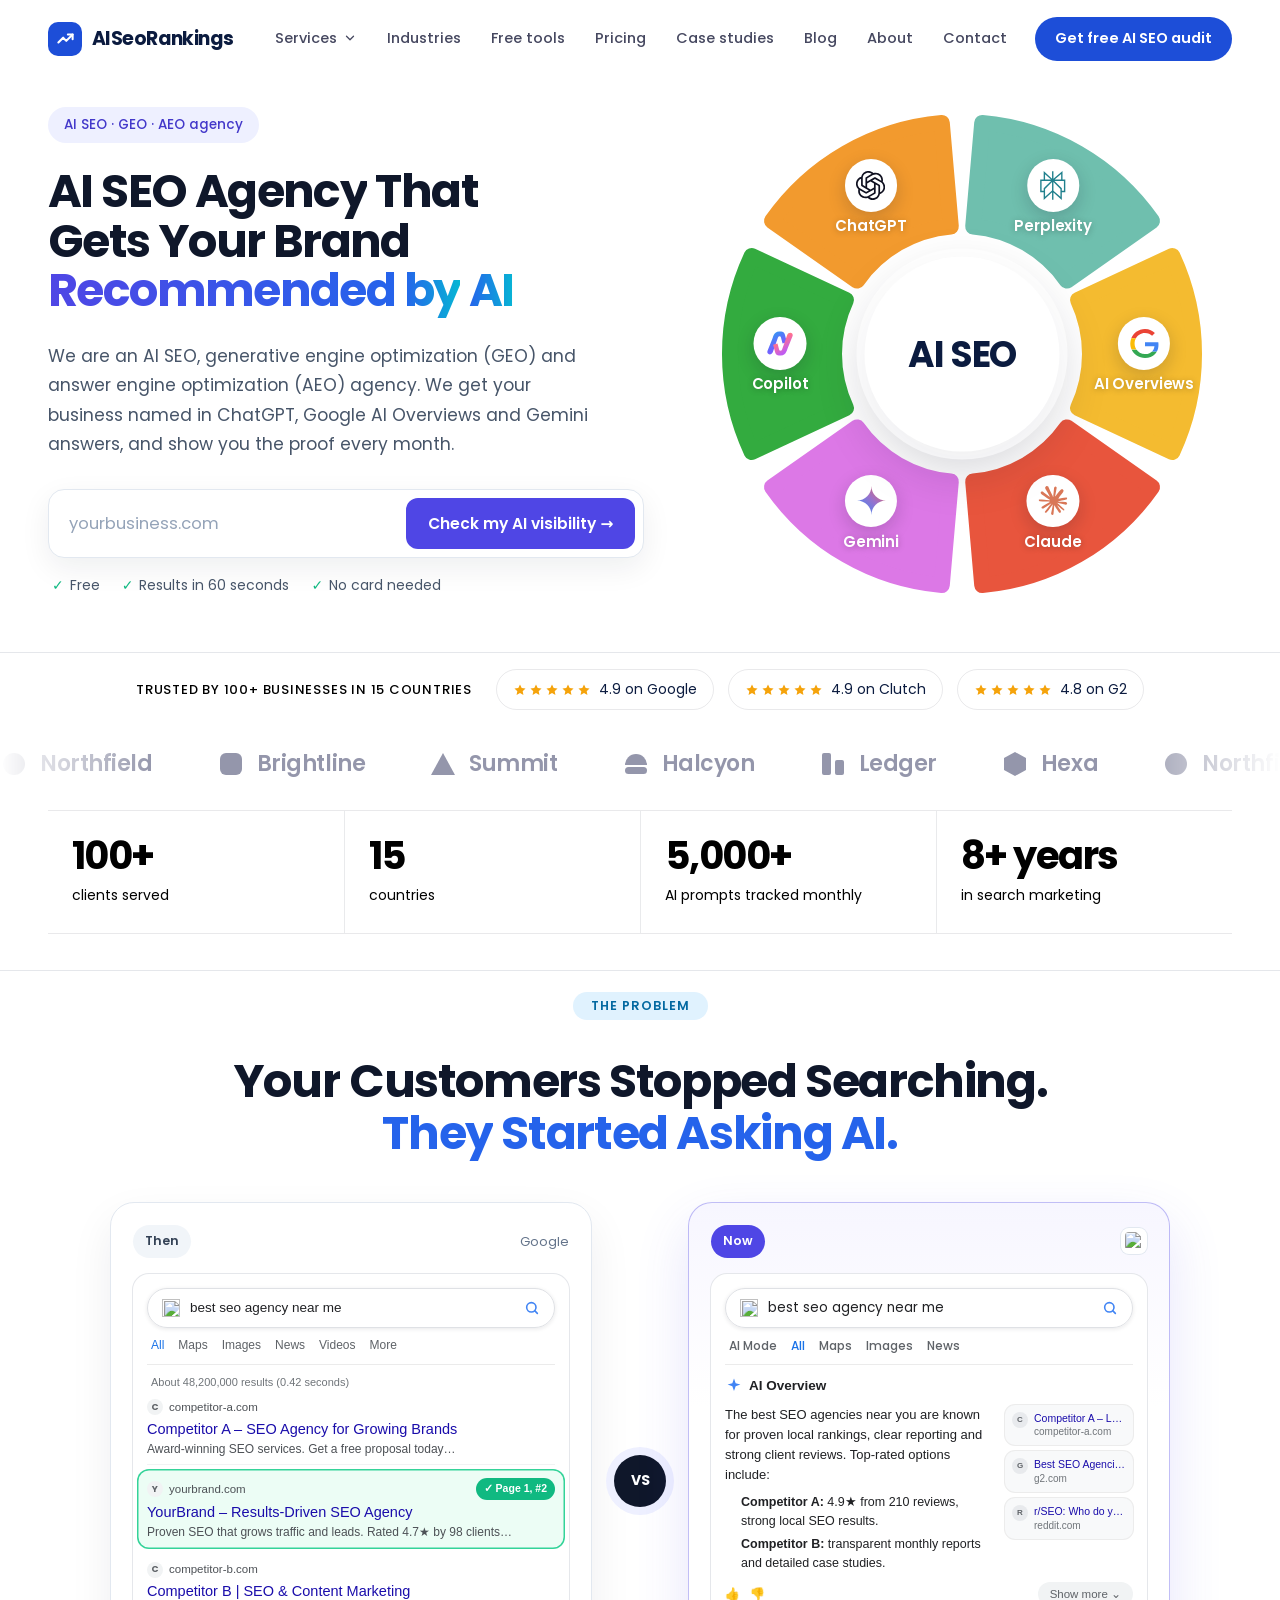
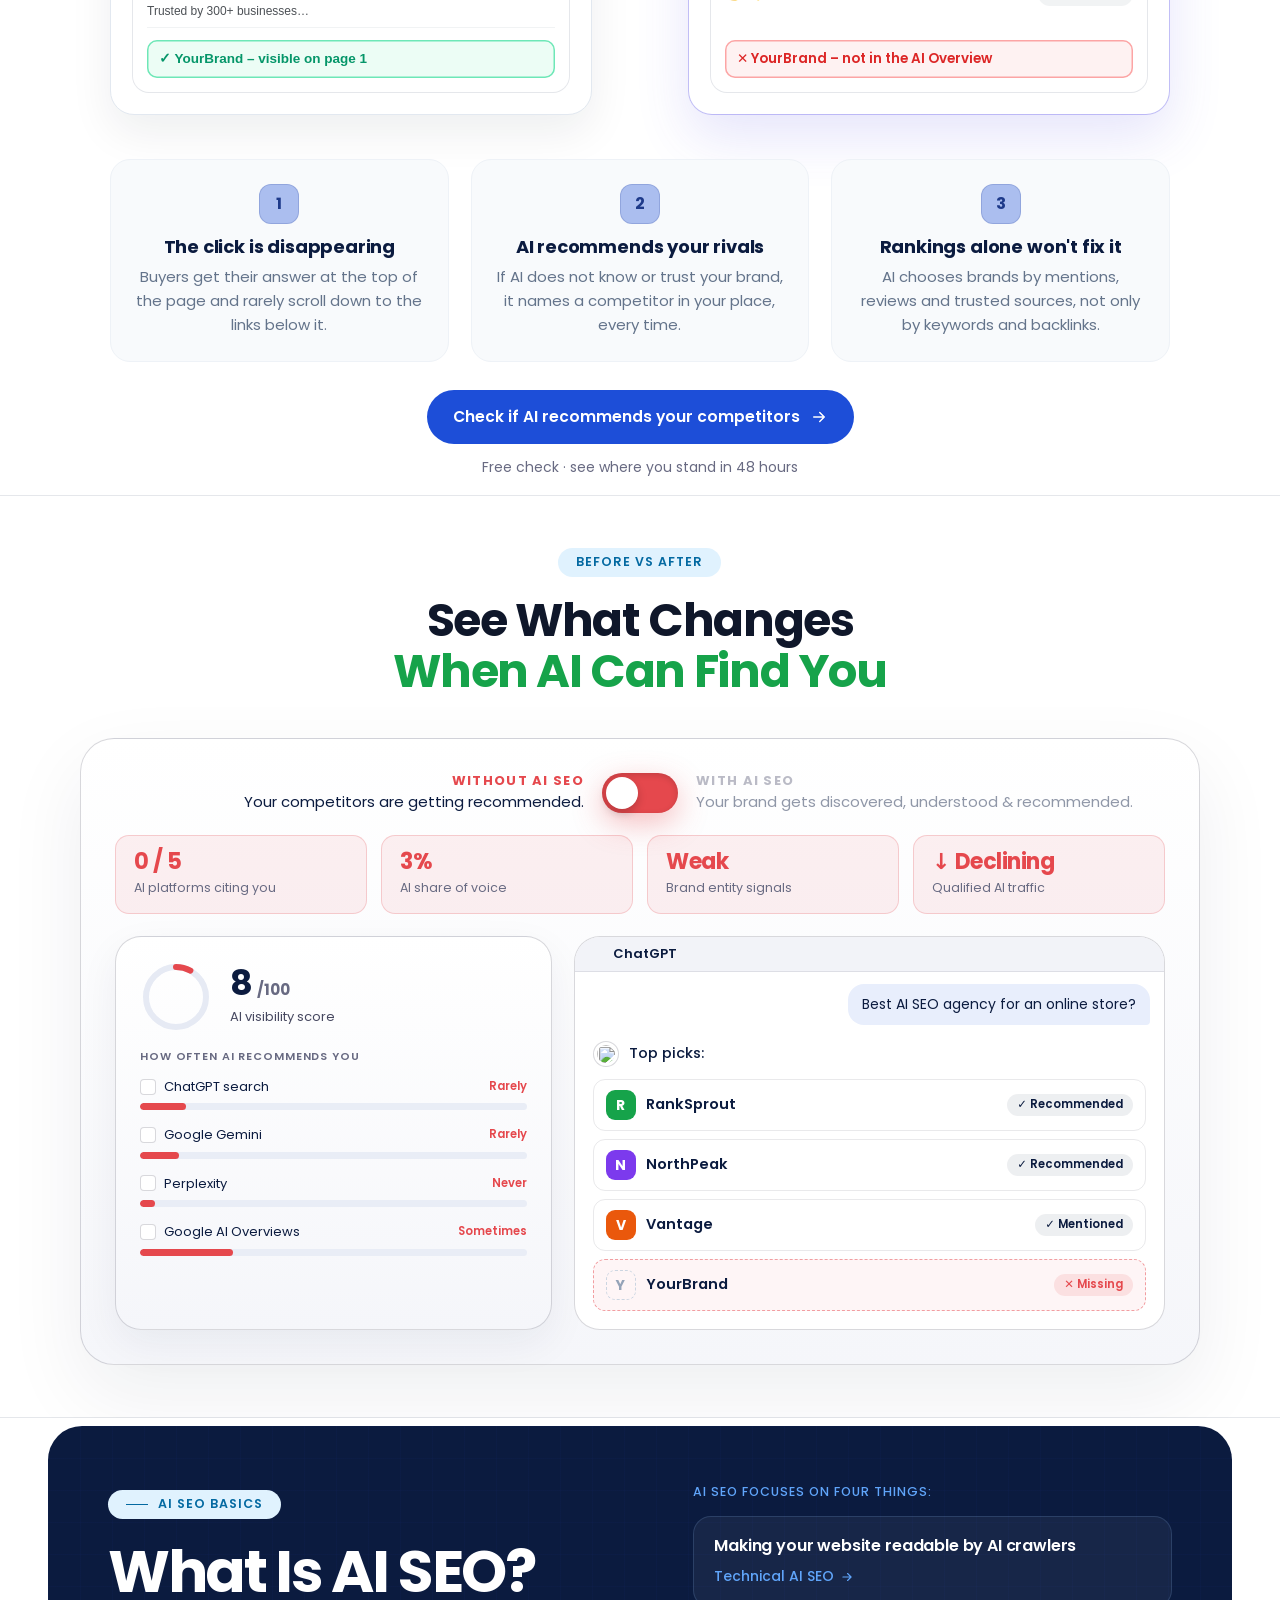
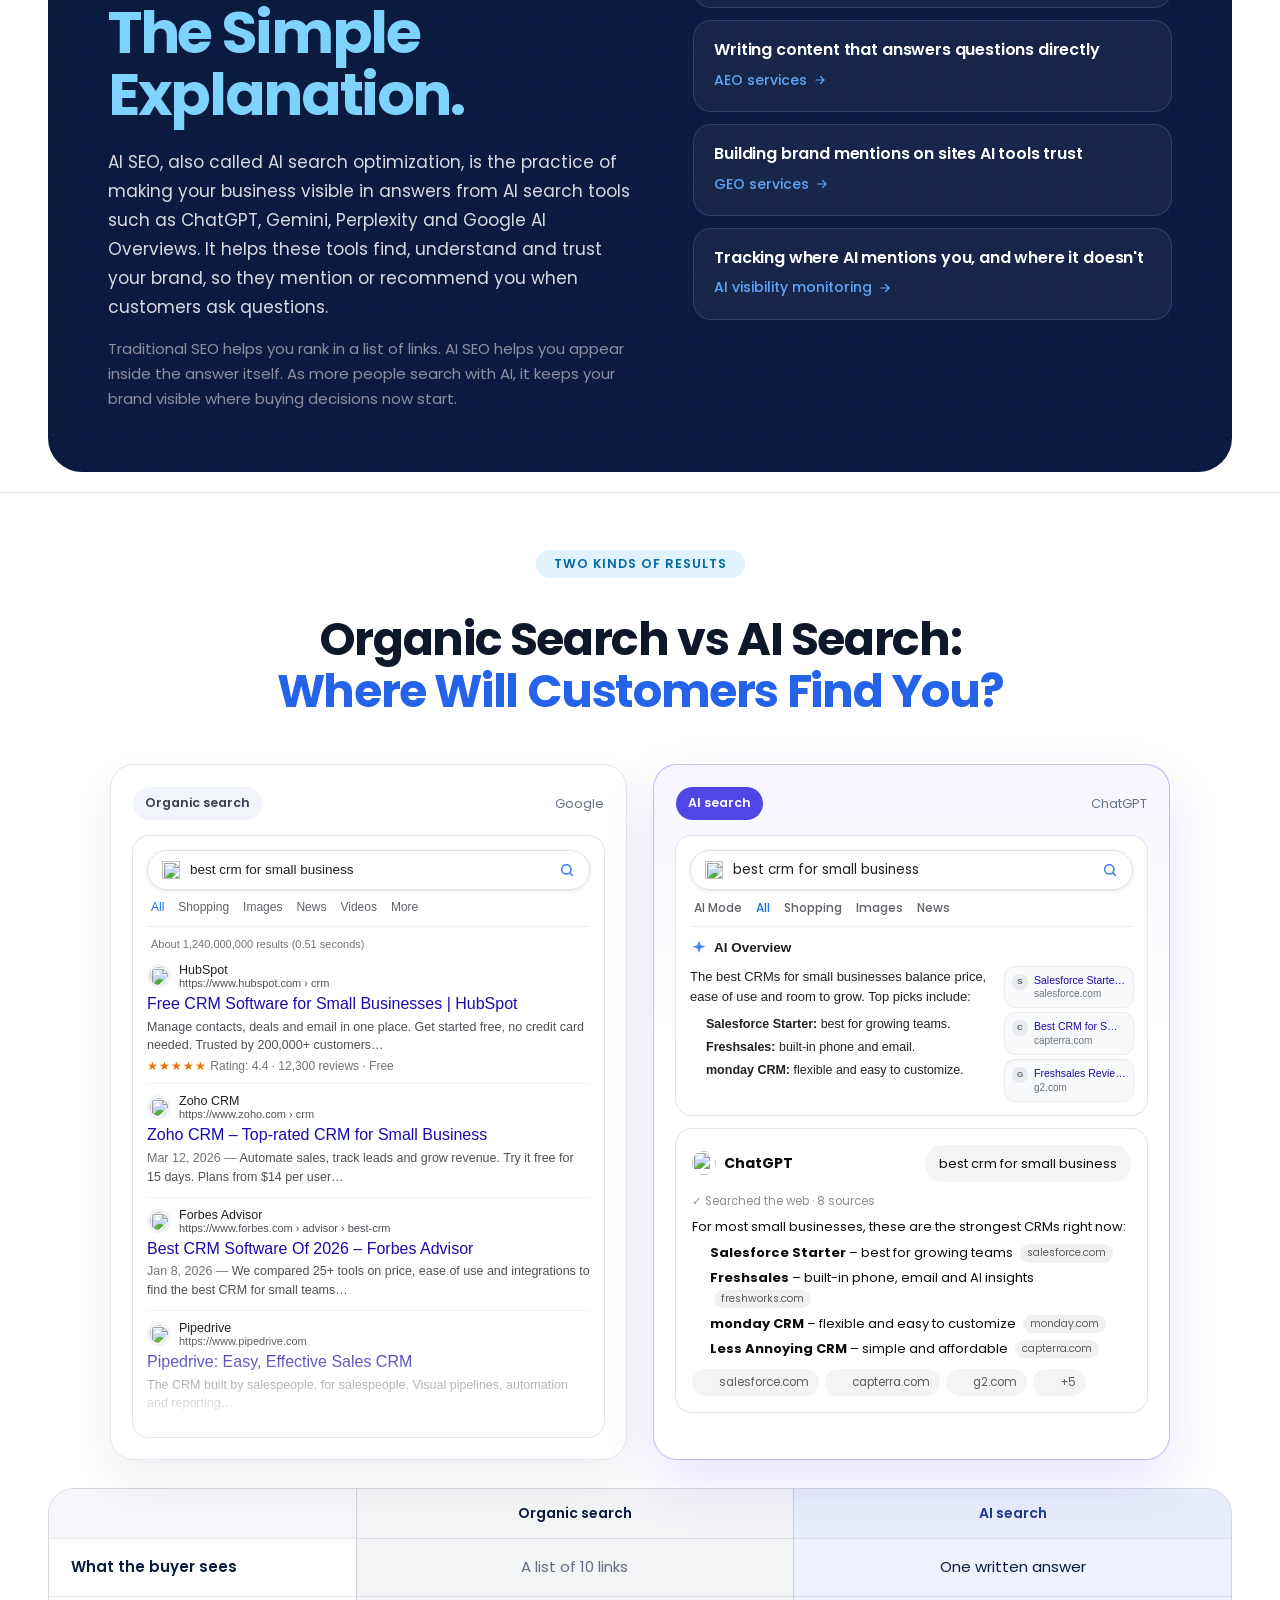
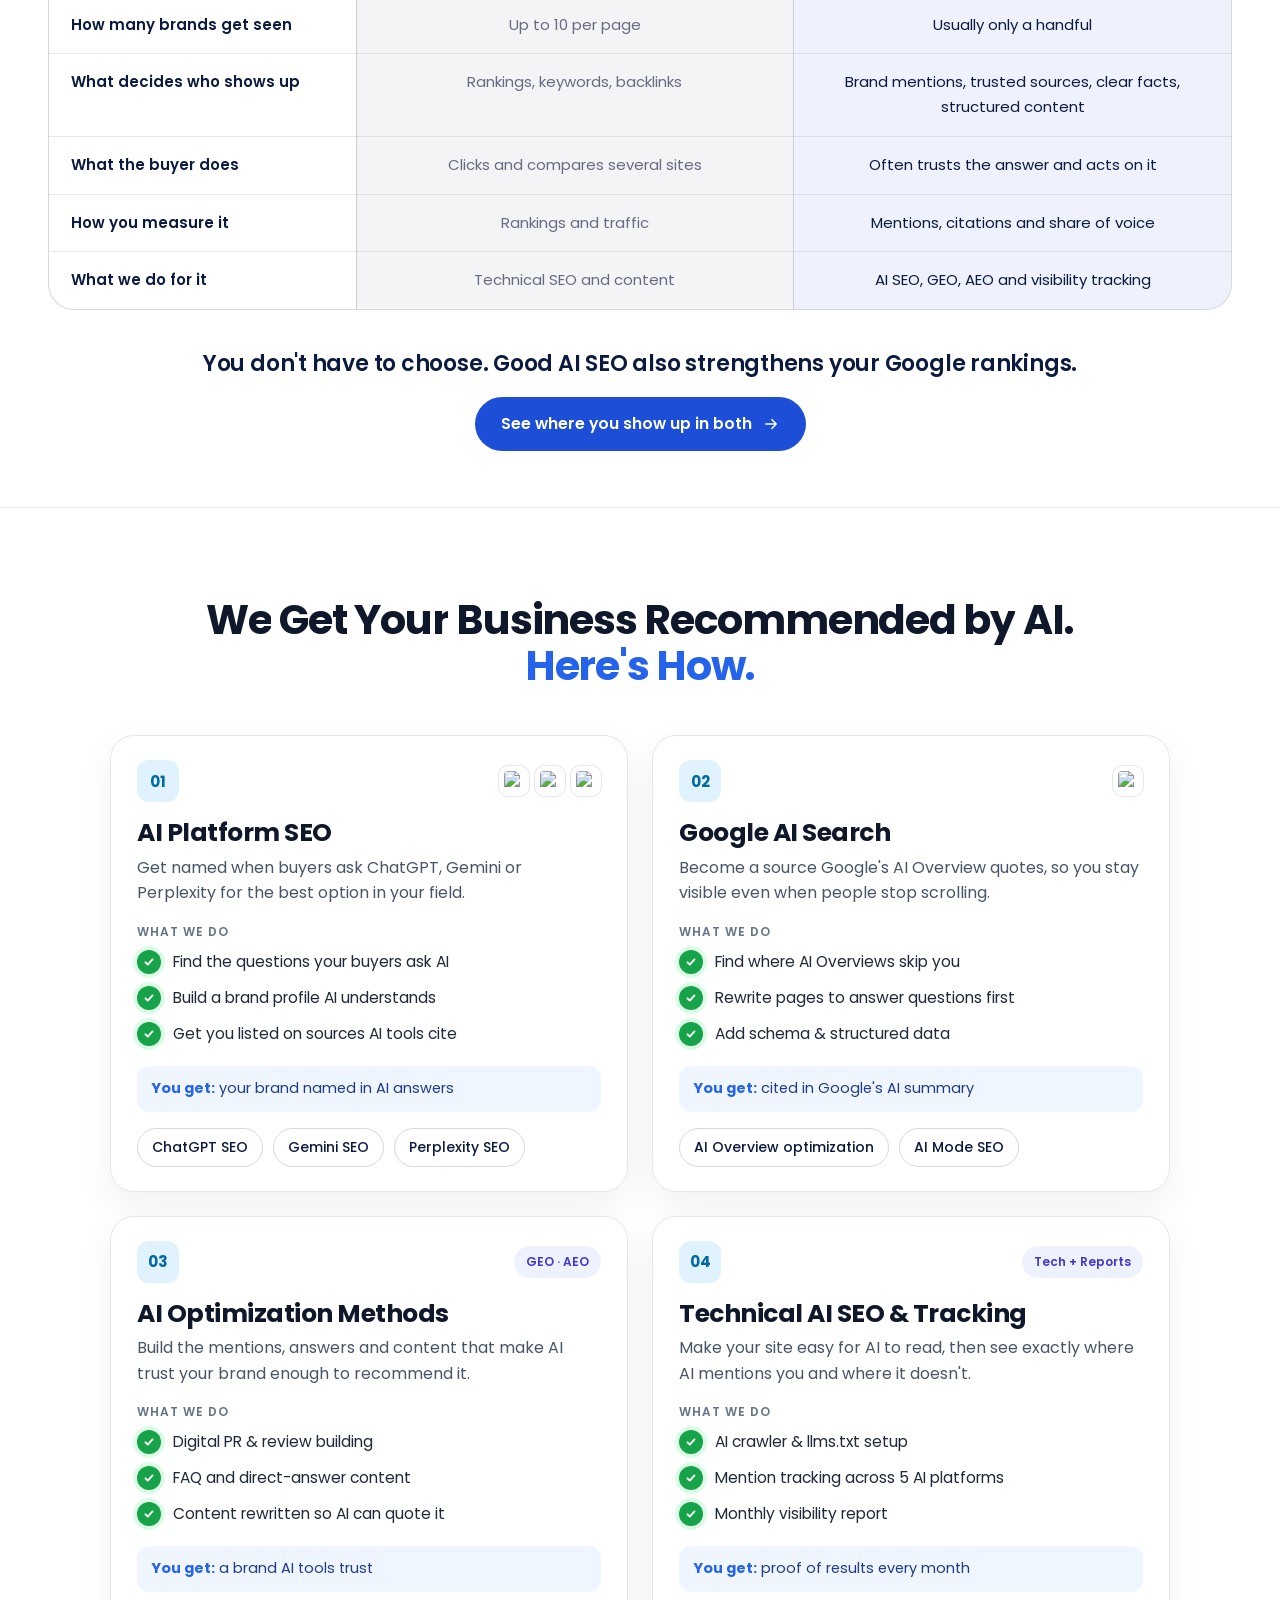
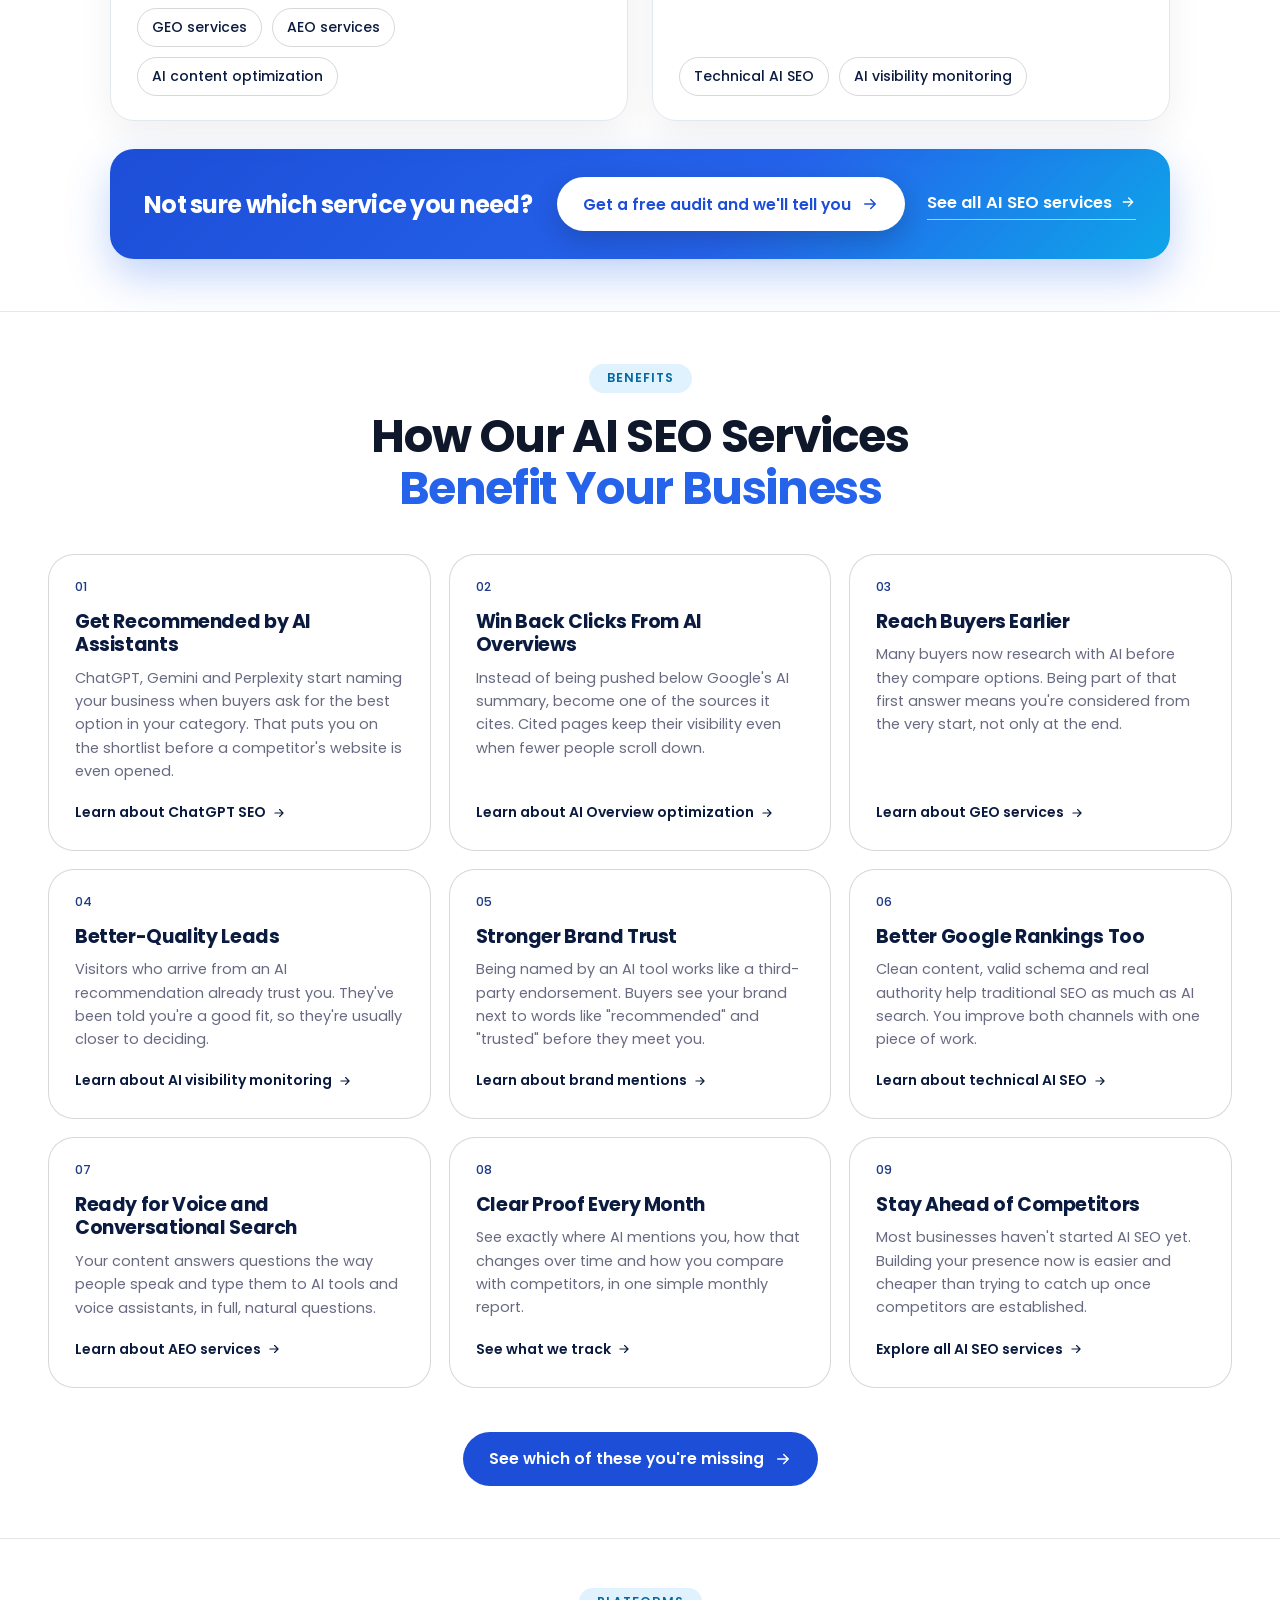
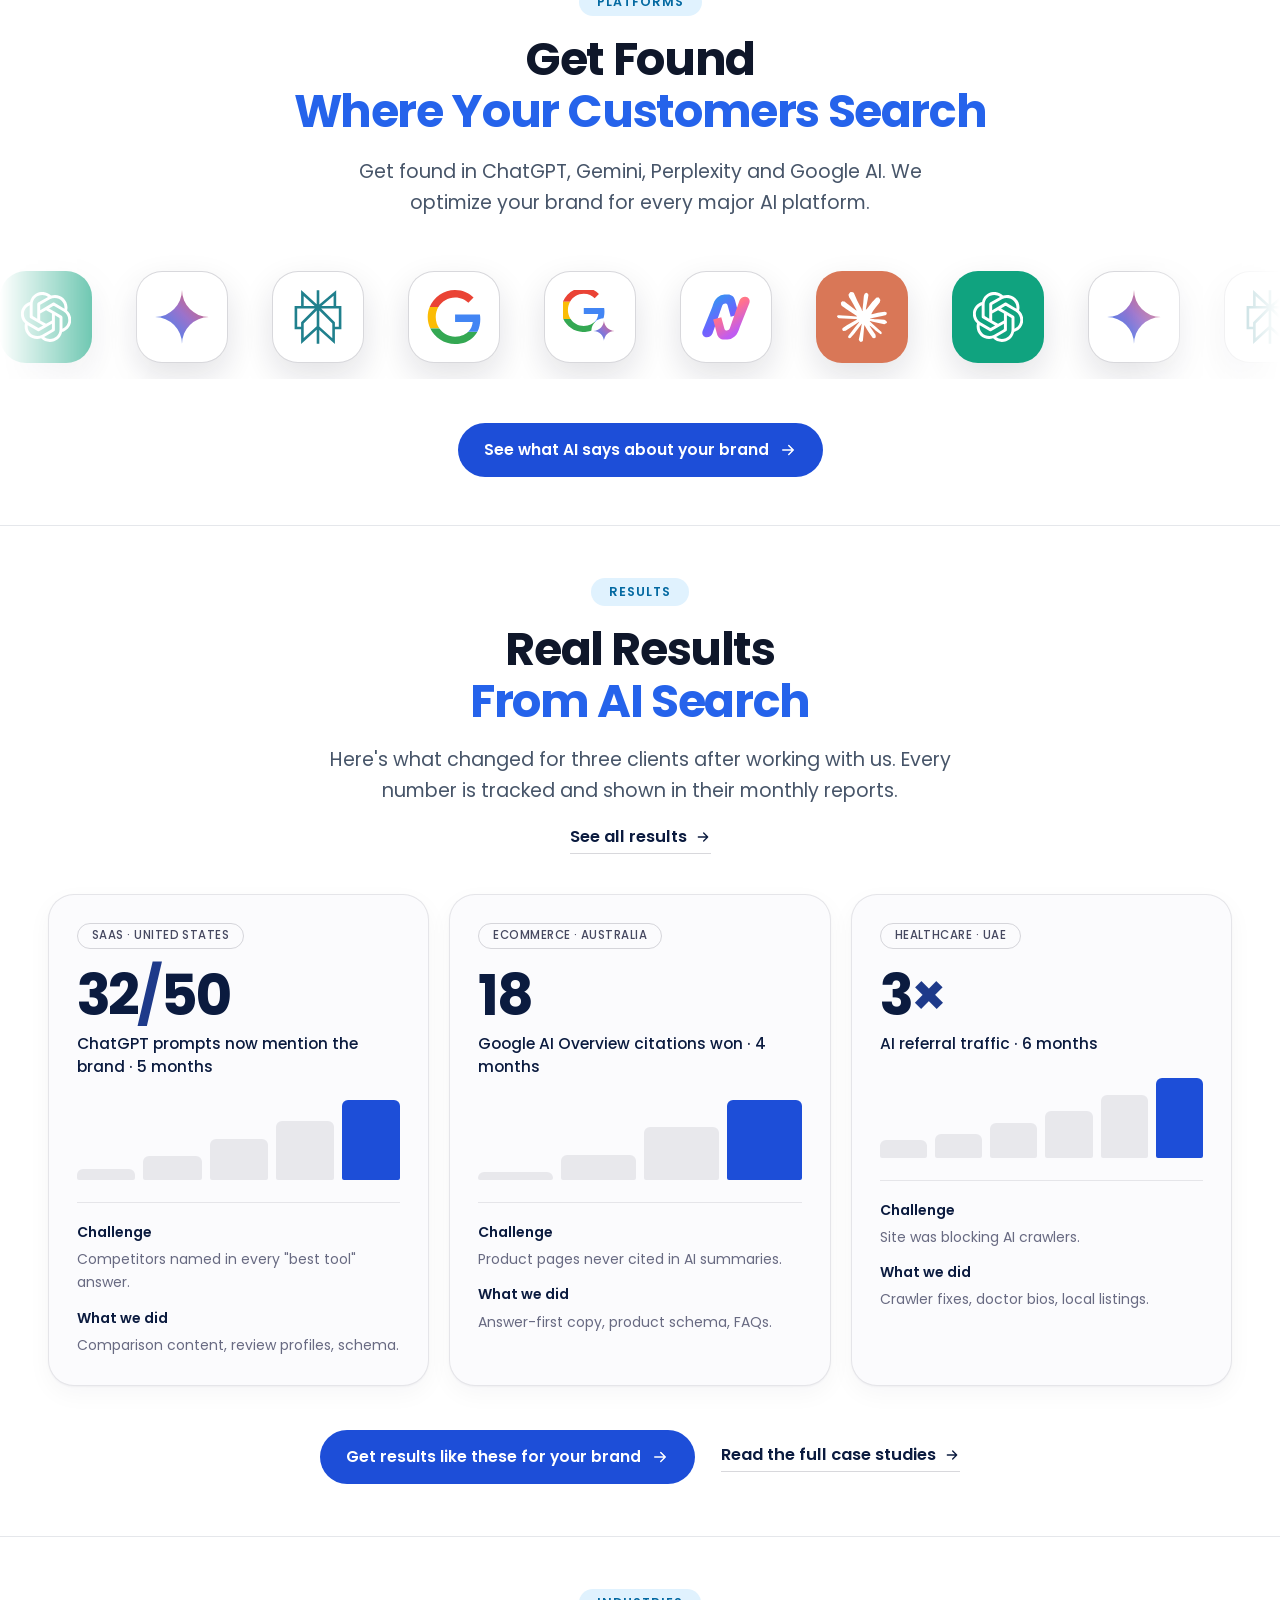
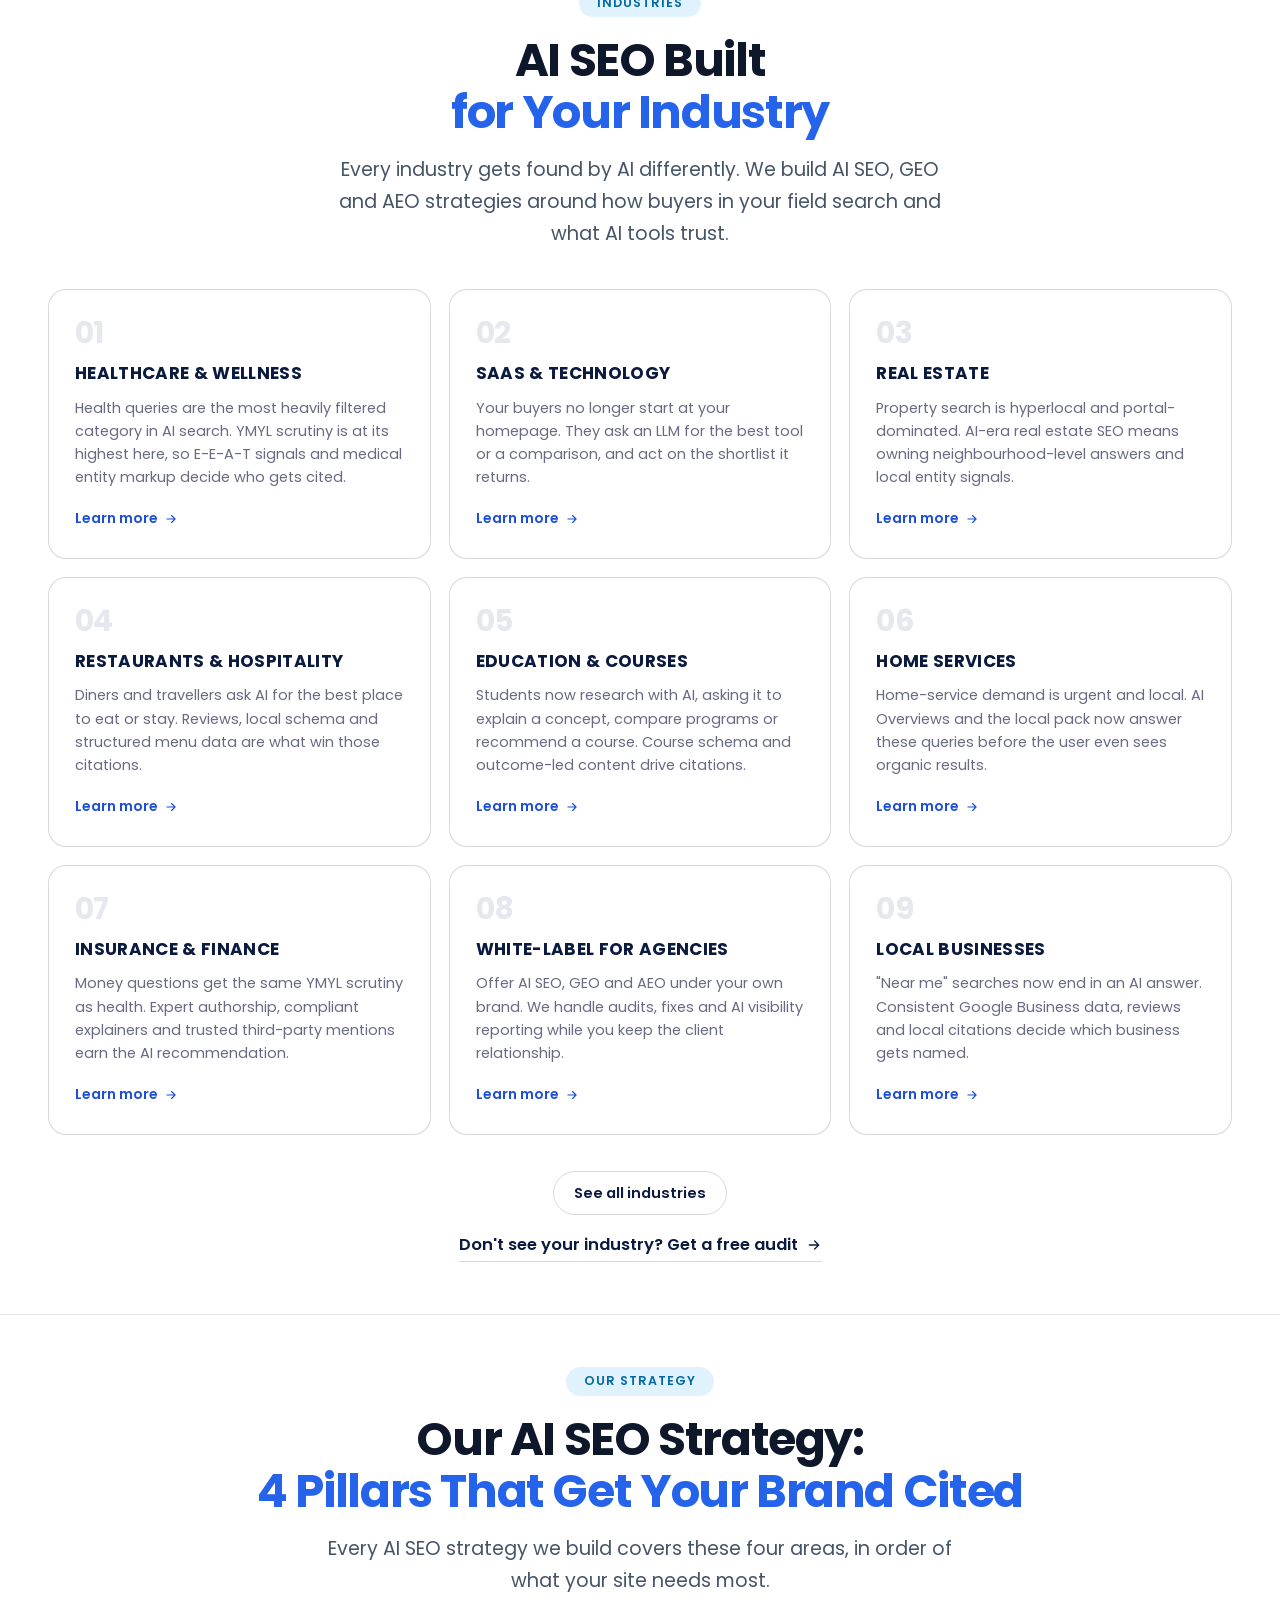
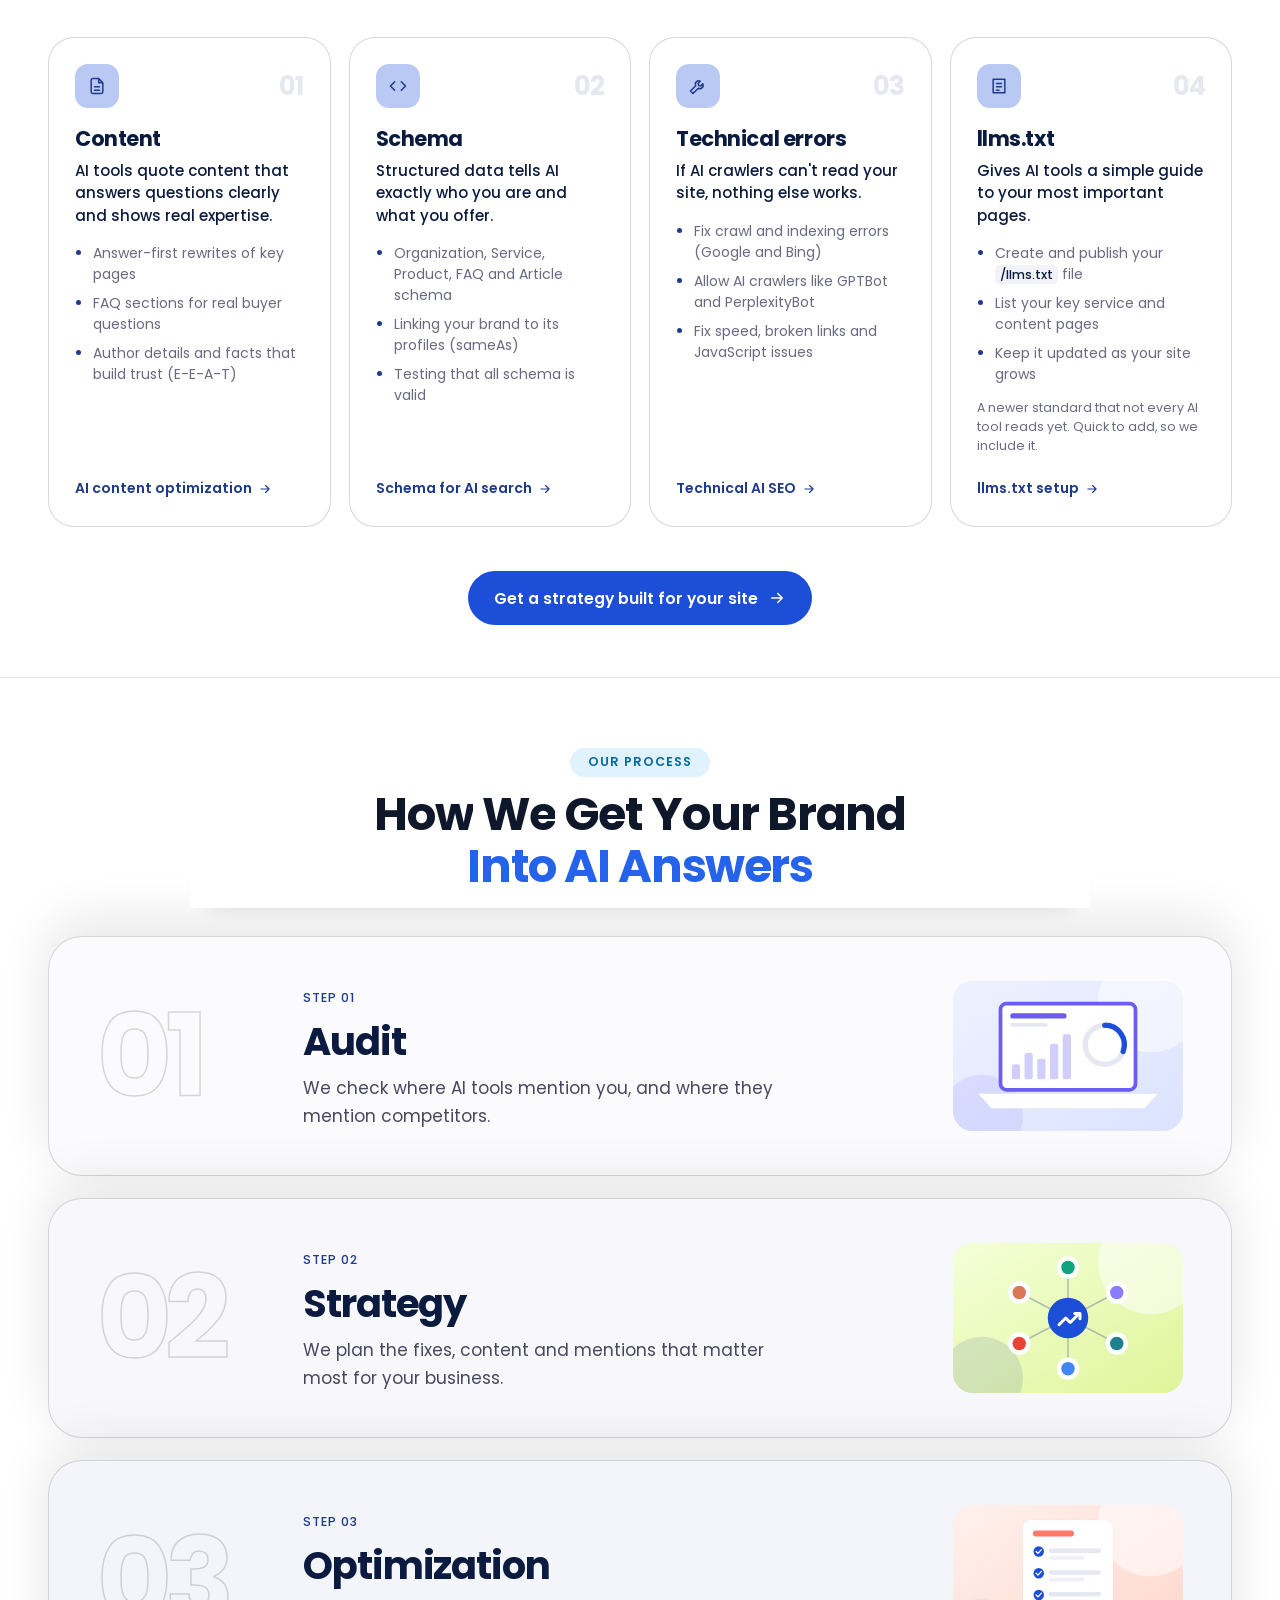
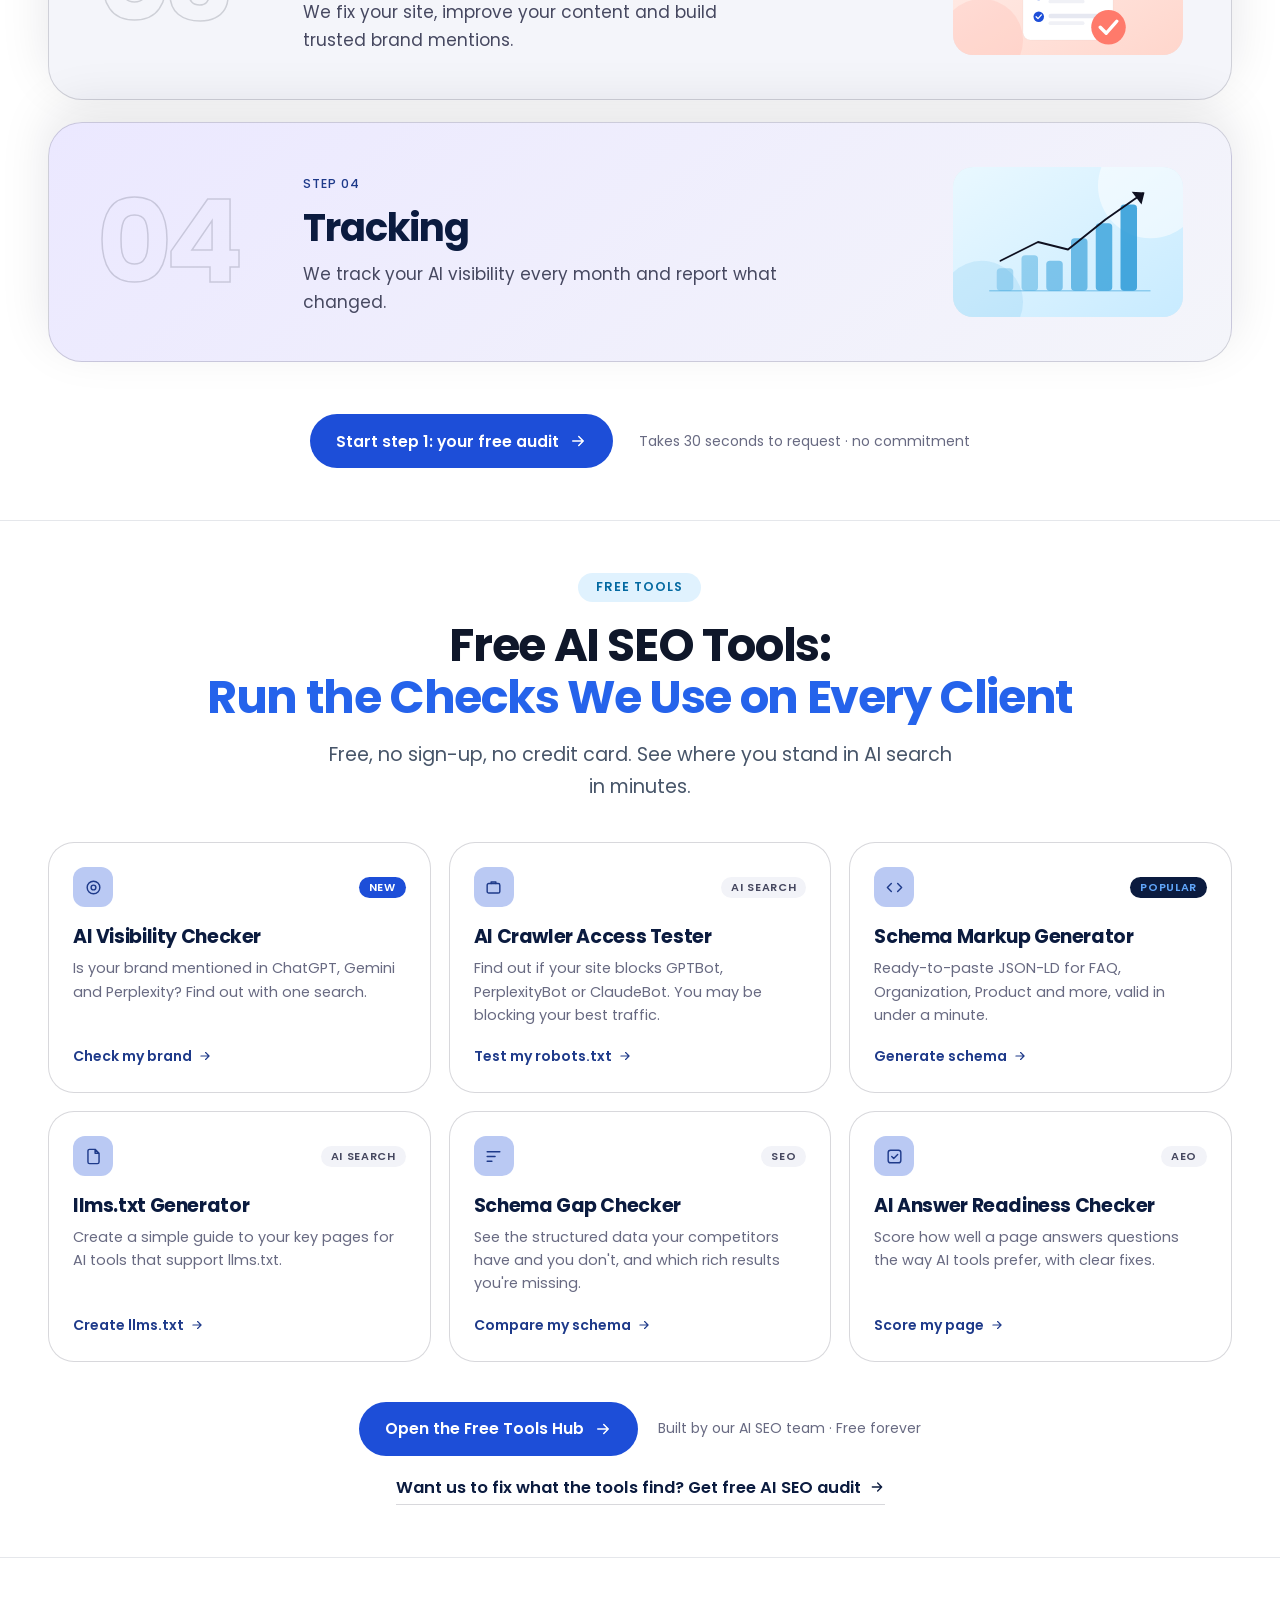
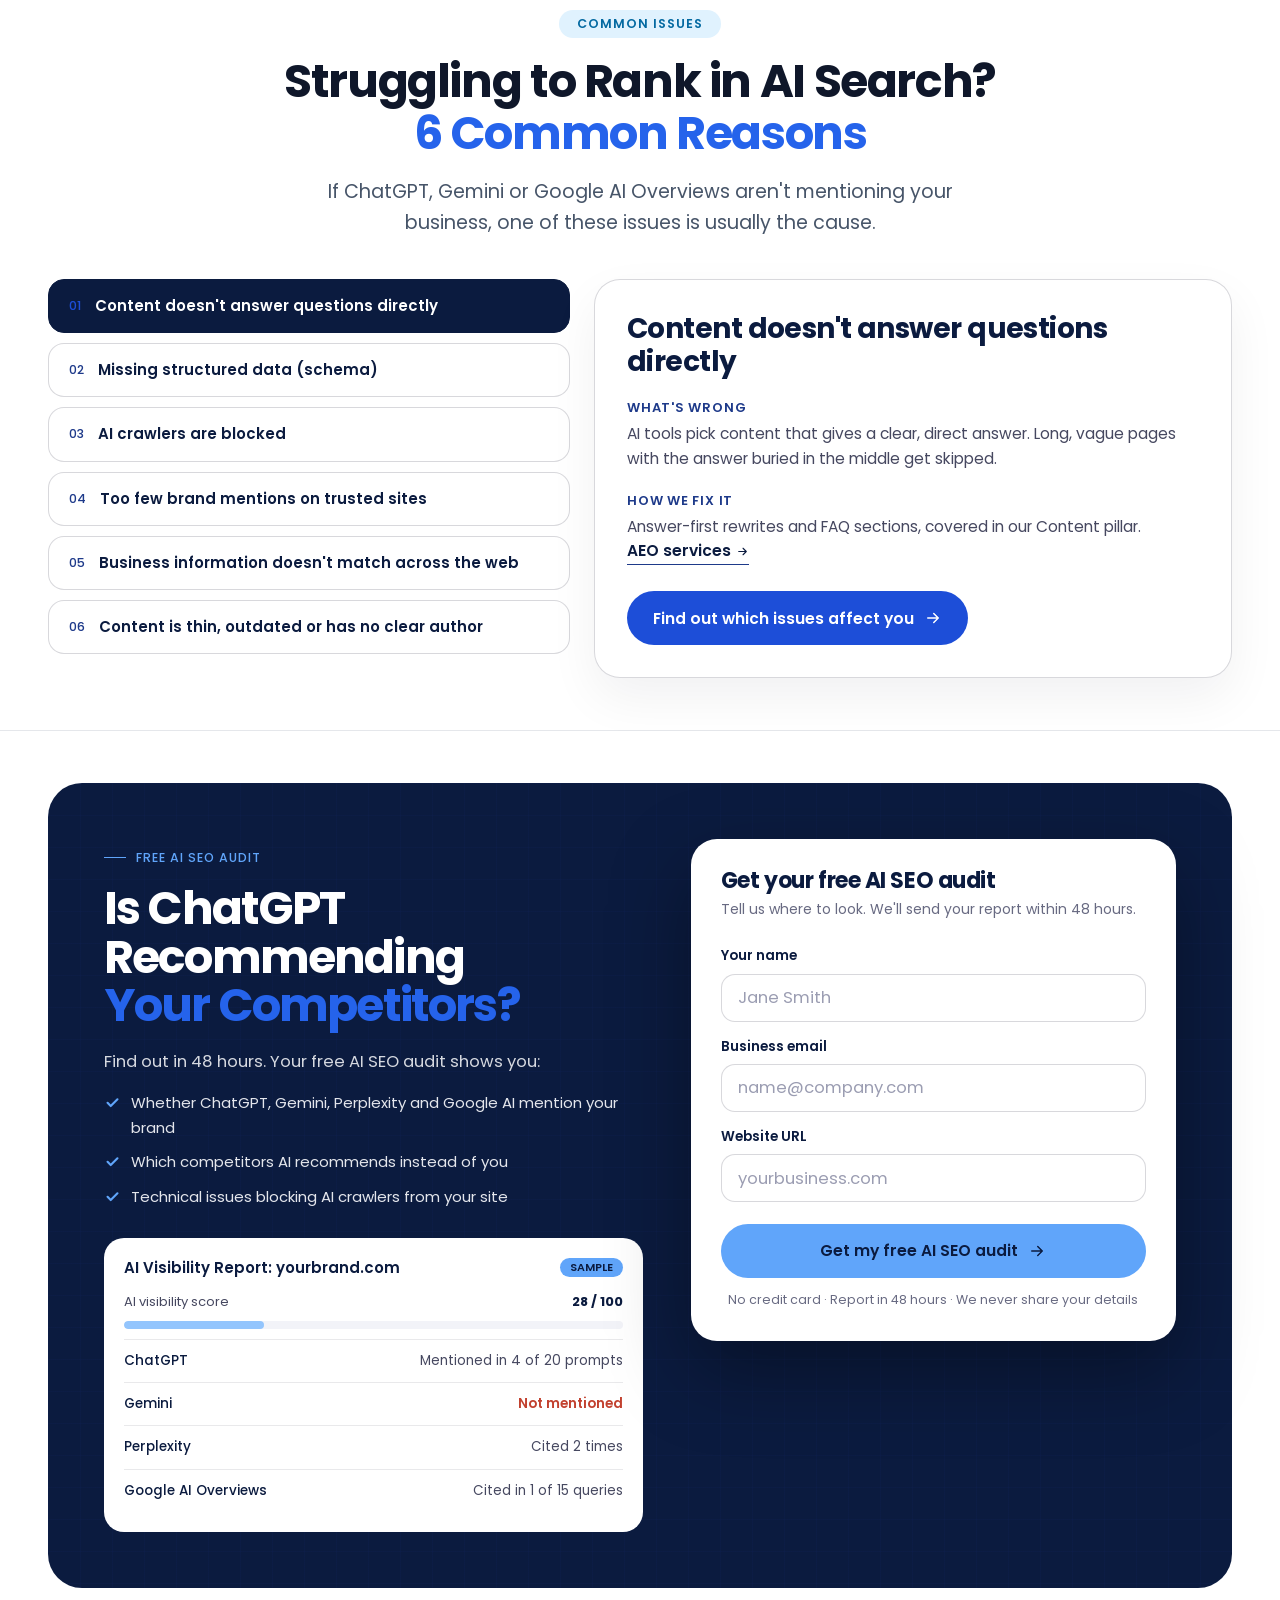
==== commit 92552a58: "fix" ====
--- a/index.html
+++ b/index.html
@@ -899,121 +899,6 @@
   </div>
 </section>
 
-<!-- ======================= CMS PLATFORMS ======================= -->
-<section class="section cms-section" id="cms">
-  <div class="wrap">
-    <div class="sec-head sec-head--center">
-      <div>
-        <span class="tag" data-r>Website platforms</span>
-        <h2 class="h-lg" data-r>AI SEO Services <span class="h-acc">for CMS Platforms</span></h2>
-      </div>
-      <p class="lead" data-r>Whatever your website runs on, we know its AI SEO limits and how to fix them, without rebuilding your site.</p>
-    </div>
-    <ul class="flips">
-      <li class="flip" tabindex="0" data-r style="--d:0">
-        <div class="flip__inner">
-          <div class="flip__face flip__front" style="--brand:#21759b">
-            <span class="flip__n">01</span>
-            <span class="flip__logo" aria-hidden="true"><img src="https://www.google.com/s2/favicons?sz=128&amp;domain=wordpress.org" alt="" width="34" height="34" loading="lazy"></span>
-            <h3>WordPress</h3><span class="flip__type">Open-source CMS</span>
-            <ul class="flip__tags"><li>Schema</li><li>Crawler access</li><li>llms.txt</li></ul>
-            <span class="flip__hint"><svg aria-hidden="true" viewBox="0 0 24 24"><path d="M21 12a9 9 0 1 1-3-6.7L21 8M21 3v5h-5" fill="none" stroke="currentColor" stroke-width="2" stroke-linecap="round" stroke-linejoin="round"/></svg>Hover to see what we fix</span>
-          </div>
-          <div class="flip__face flip__back">
-            <span class="flip__n">WordPress</span>
-            <p>Schema plugins set up correctly, AI crawler access, page speed fixes and llms.txt setup for the world's most popular CMS.</p>
-            <a href="/ai-seo-for-wordpress/">AI SEO for WordPress <svg aria-hidden="true"><use href="#arrow"/></svg></a>
-          </div>
-        </div>
-      </li>
-      <li class="flip" tabindex="0" data-r style="--d:1">
-        <div class="flip__inner">
-          <div class="flip__face flip__front" style="--brand:#5e8e3e">
-            <span class="flip__n">02</span>
-            <span class="flip__logo" aria-hidden="true"><img src="https://www.google.com/s2/favicons?sz=128&amp;domain=shopify.com" alt="" width="34" height="34" loading="lazy"></span>
-            <h3>Shopify</h3><span class="flip__type">Ecommerce platform</span>
-            <ul class="flip__tags"><li>Product schema</li><li>AI shopping</li><li>Collections</li></ul>
-            <span class="flip__hint"><svg aria-hidden="true" viewBox="0 0 24 24"><path d="M21 12a9 9 0 1 1-3-6.7L21 8M21 3v5h-5" fill="none" stroke="currentColor" stroke-width="2" stroke-linecap="round" stroke-linejoin="round"/></svg>Hover to see what we fix</span>
-          </div>
-          <div class="flip__face flip__back">
-            <span class="flip__n">Shopify</span>
-            <p>Product schema, collection pages and getting your products named in AI shopping answers.</p>
-            <a href="/ai-seo-for-shopify/">AI SEO for Shopify <svg aria-hidden="true"><use href="#arrow"/></svg></a>
-          </div>
-        </div>
-      </li>
-      <li class="flip" tabindex="0" data-r style="--d:2">
-        <div class="flip__inner">
-          <div class="flip__face flip__front" style="--brand:#0c6efc">
-            <span class="flip__n">03</span>
-            <span class="flip__logo" aria-hidden="true"><img src="https://www.google.com/s2/favicons?sz=128&amp;domain=wix.com" alt="" width="34" height="34" loading="lazy"></span>
-            <h3>Wix</h3><span class="flip__type">Website builder</span>
-            <ul class="flip__tags"><li>SEO settings</li><li>Structured data</li><li>Speed</li></ul>
-            <span class="flip__hint"><svg aria-hidden="true" viewBox="0 0 24 24"><path d="M21 12a9 9 0 1 1-3-6.7L21 8M21 3v5h-5" fill="none" stroke="currentColor" stroke-width="2" stroke-linecap="round" stroke-linejoin="round"/></svg>Hover to see what we fix</span>
-          </div>
-          <div class="flip__face flip__back">
-            <span class="flip__n">Wix</span>
-            <p>Working around built-in SEO limits, adding structured data and making content readable for AI tools.</p>
-            <a href="/ai-seo-for-wix/">AI SEO for Wix <svg aria-hidden="true"><use href="#arrow"/></svg></a>
-          </div>
-        </div>
-      </li>
-      <li class="flip" tabindex="0" data-r style="--d:0">
-        <div class="flip__inner">
-          <div class="flip__face flip__front" style="--brand:#4353ff">
-            <span class="flip__n">04</span>
-            <span class="flip__logo" aria-hidden="true"><img src="https://www.google.com/s2/favicons?sz=128&amp;domain=webflow.com" alt="" width="34" height="34" loading="lazy"></span>
-            <h3>Webflow</h3><span class="flip__type">Visual CMS</span>
-            <ul class="flip__tags"><li>CMS fields</li><li>Schema</li><li>Clean code</li></ul>
-            <span class="flip__hint"><svg aria-hidden="true" viewBox="0 0 24 24"><path d="M21 12a9 9 0 1 1-3-6.7L21 8M21 3v5h-5" fill="none" stroke="currentColor" stroke-width="2" stroke-linecap="round" stroke-linejoin="round"/></svg>Hover to see what we fix</span>
-          </div>
-          <div class="flip__face flip__back">
-            <span class="flip__n">Webflow</span>
-            <p>Using Webflow's clean code to your advantage, with structured CMS collections and custom schema.</p>
-            <a href="/ai-seo-for-webflow/">AI SEO for Webflow <svg aria-hidden="true"><use href="#arrow"/></svg></a>
-          </div>
-        </div>
-      </li>
-      <li class="flip" tabindex="0" data-r style="--d:1">
-        <div class="flip__inner">
-          <div class="flip__face flip__front" style="--brand:#111111">
-            <span class="flip__n">05</span>
-            <span class="flip__logo" aria-hidden="true"><img src="https://www.google.com/s2/favicons?sz=128&amp;domain=squarespace.com" alt="" width="34" height="34" loading="lazy"></span>
-            <h3>Squarespace</h3><span class="flip__type">Website builder</span>
-            <ul class="flip__tags"><li>Page structure</li><li>FAQ content</li><li>Meta data</li></ul>
-            <span class="flip__hint"><svg aria-hidden="true" viewBox="0 0 24 24"><path d="M21 12a9 9 0 1 1-3-6.7L21 8M21 3v5h-5" fill="none" stroke="currentColor" stroke-width="2" stroke-linecap="round" stroke-linejoin="round"/></svg>Hover to see what we fix</span>
-          </div>
-          <div class="flip__face flip__back">
-            <span class="flip__n">Squarespace</span>
-            <p>Closing technical gaps, improving metadata and structuring content so AI tools can use it.</p>
-            <a href="/ai-seo-for-squarespace/">AI SEO for Squarespace <svg aria-hidden="true"><use href="#arrow"/></svg></a>
-          </div>
-        </div>
-      </li>
-      <li class="flip" tabindex="0" data-r style="--d:2">
-        <div class="flip__inner">
-          <div class="flip__face flip__front" style="--brand:#eb1000">
-            <span class="flip__n">06</span>
-            <span class="flip__logo" aria-hidden="true"><img src="https://www.google.com/s2/favicons?sz=128&amp;domain=business.adobe.com" alt="" width="34" height="34" loading="lazy"></span>
-            <h3>Magento (Adobe Commerce)</h3><span class="flip__type">Enterprise ecommerce</span>
-            <ul class="flip__tags"><li>Catalog schema</li><li>Faceted nav</li><li>Scale</li></ul>
-            <span class="flip__hint"><svg aria-hidden="true" viewBox="0 0 24 24"><path d="M21 12a9 9 0 1 1-3-6.7L21 8M21 3v5h-5" fill="none" stroke="currentColor" stroke-width="2" stroke-linecap="round" stroke-linejoin="round"/></svg>Hover to see what we fix</span>
-          </div>
-          <div class="flip__face flip__back">
-            <span class="flip__n">Magento (Adobe Commerce)</span>
-            <p>Large-catalogue schema, crawl budget and AI visibility for growing ecommerce stores.</p>
-            <a href="/ai-seo-for-magento/">AI SEO for Magento <svg aria-hidden="true"><use href="#arrow"/></svg></a>
-          </div>
-        </div>
-      </li>
-    </ul>
-    <div class="ind__foot" data-r>
-      <p class="small">Don't see your platform? We work with any CMS, including custom builds.</p>
-      <a href="/free-ai-seo-audit/" class="btn btn-lime">Get free AI SEO audit <svg aria-hidden="true"><use href="#arrow"/></svg></a>
-    </div>
-  </div>
-</section>
-
 <!-- ======================= STRATEGY PILLARS ======================= -->
 <section class="section" id="strategy">
   <div class="wrap">
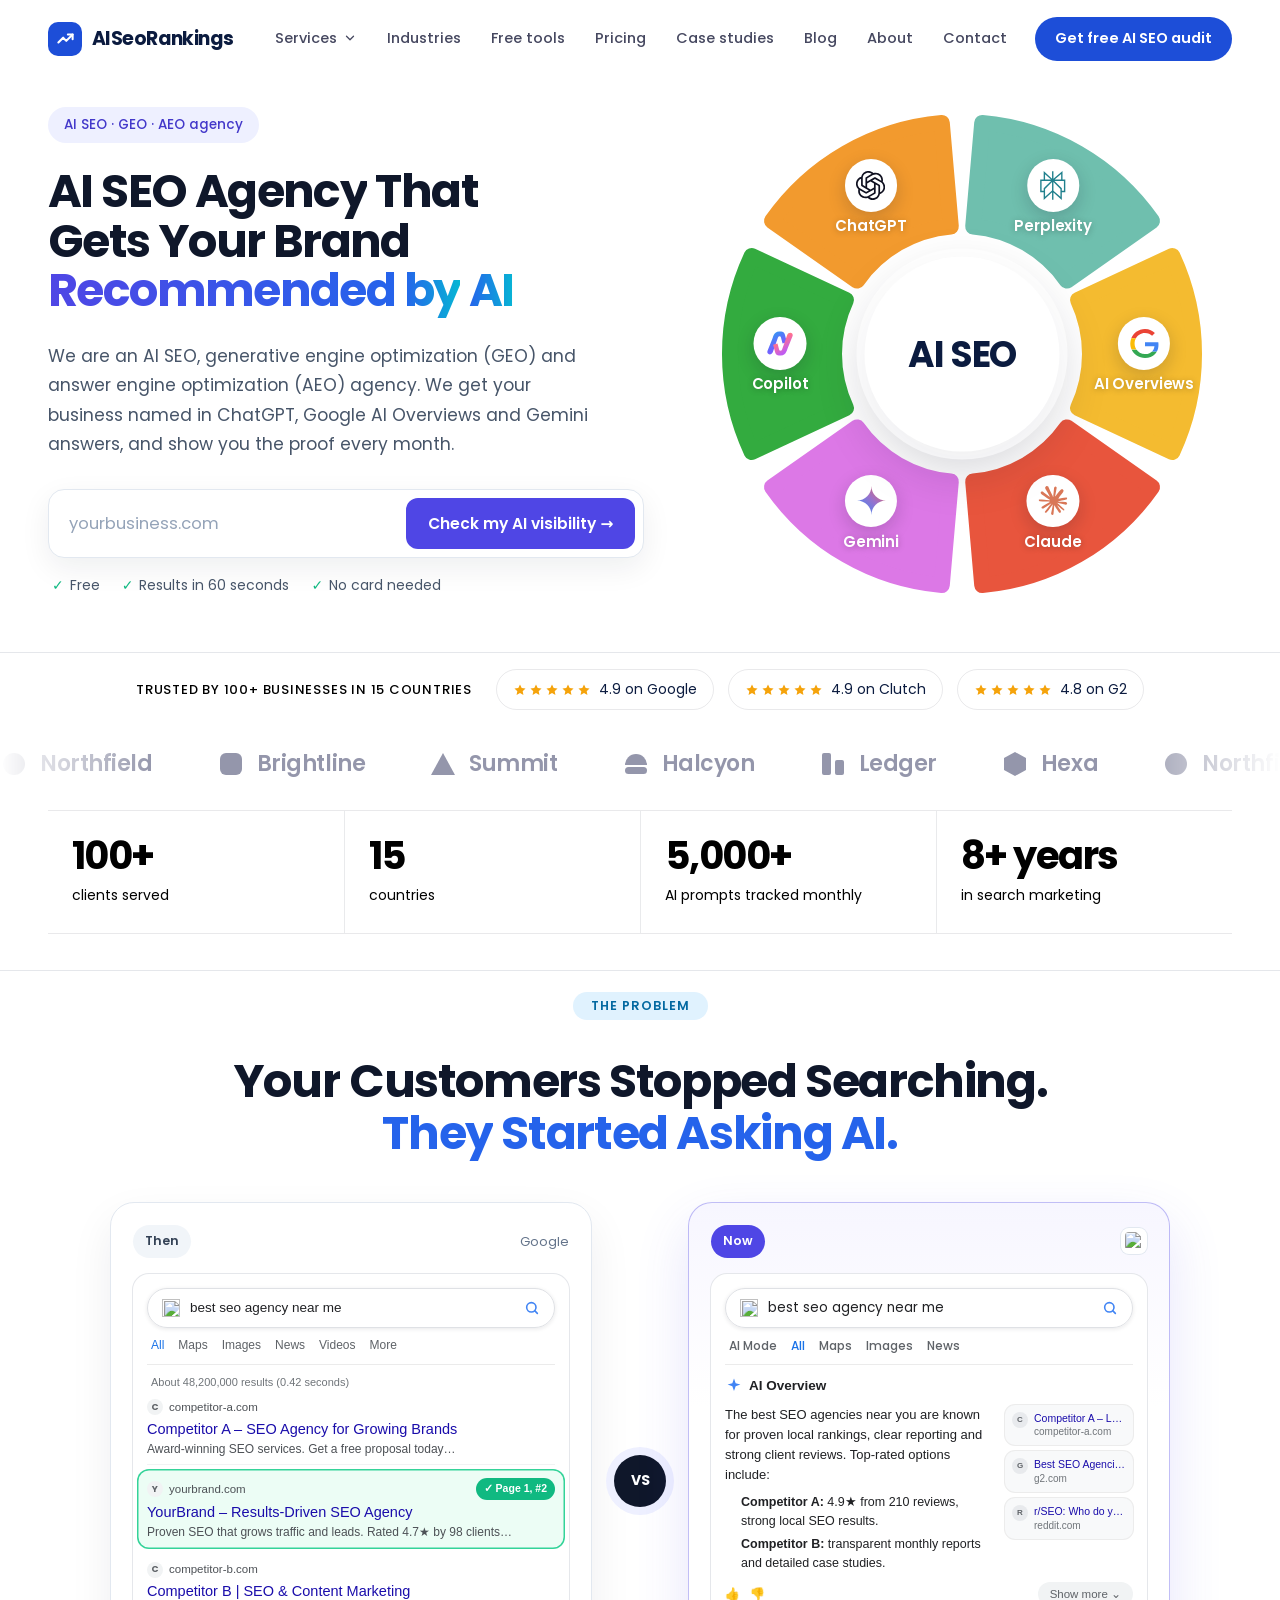
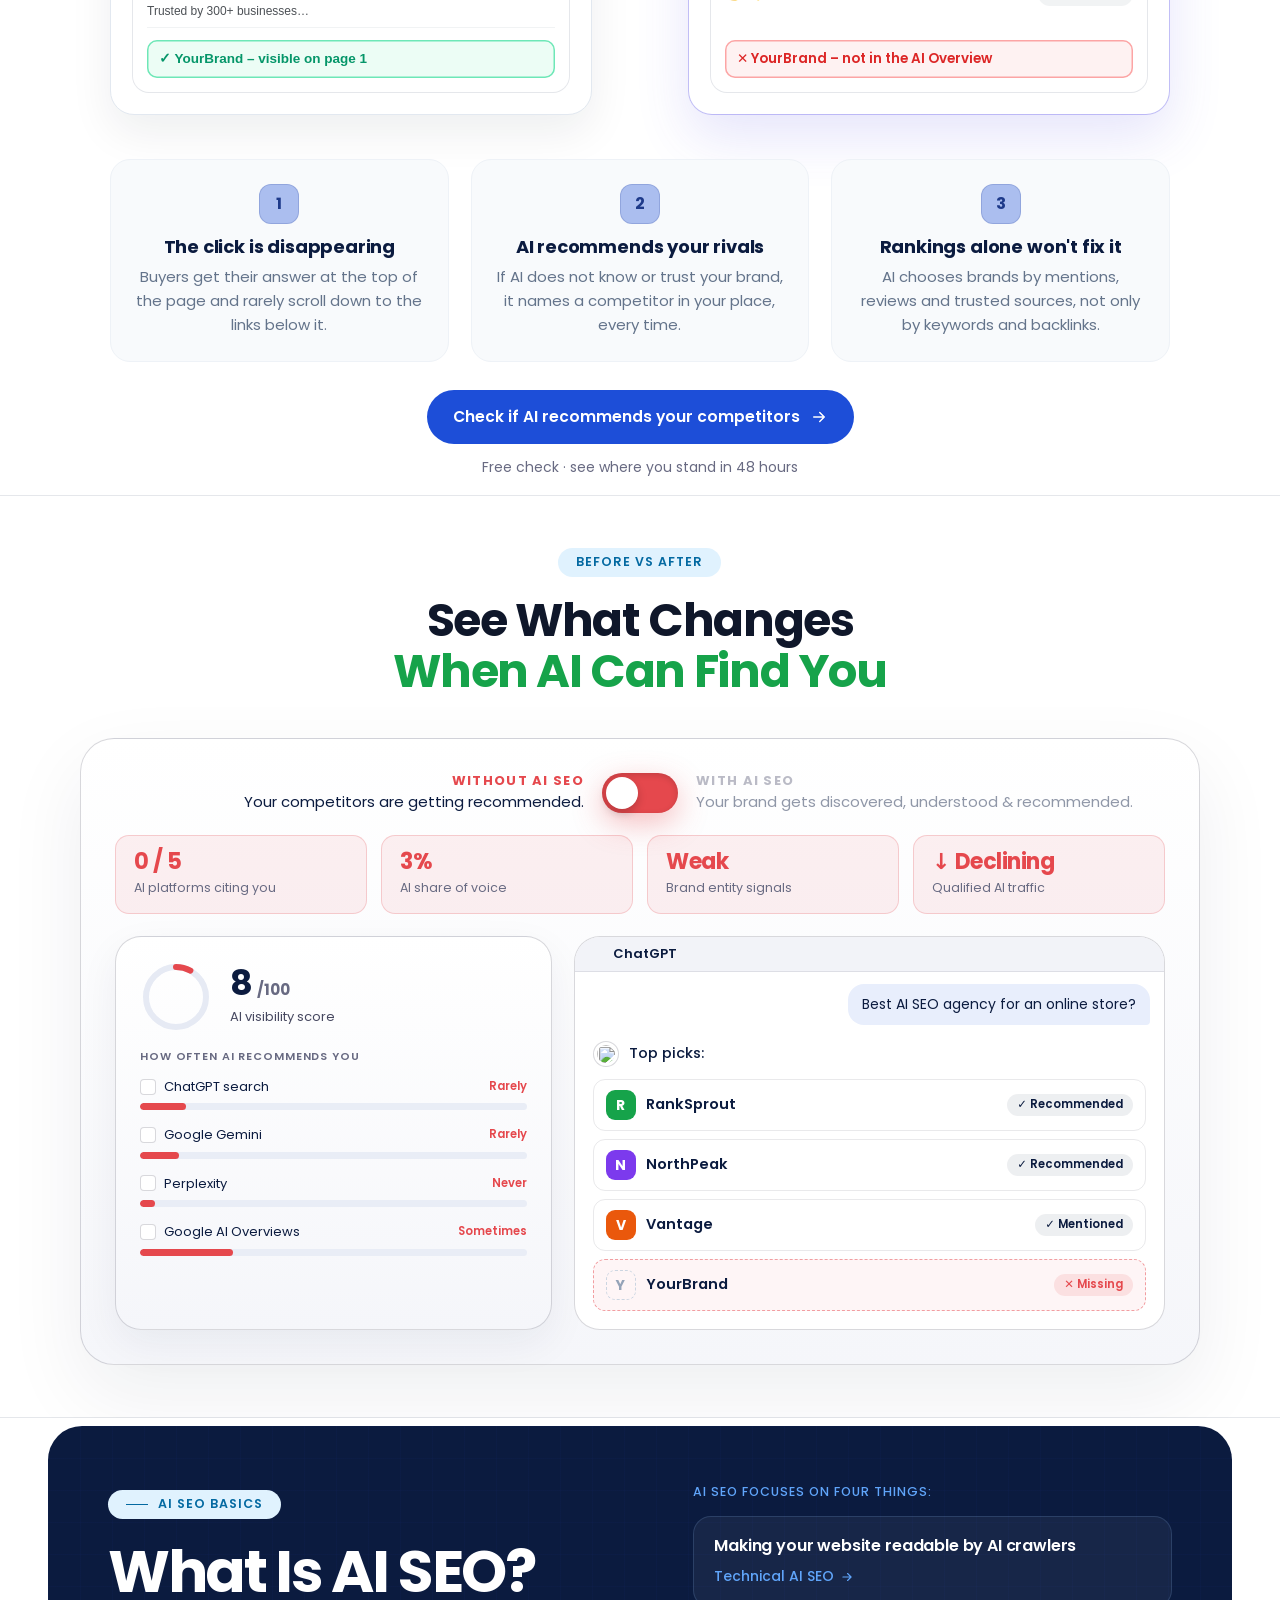
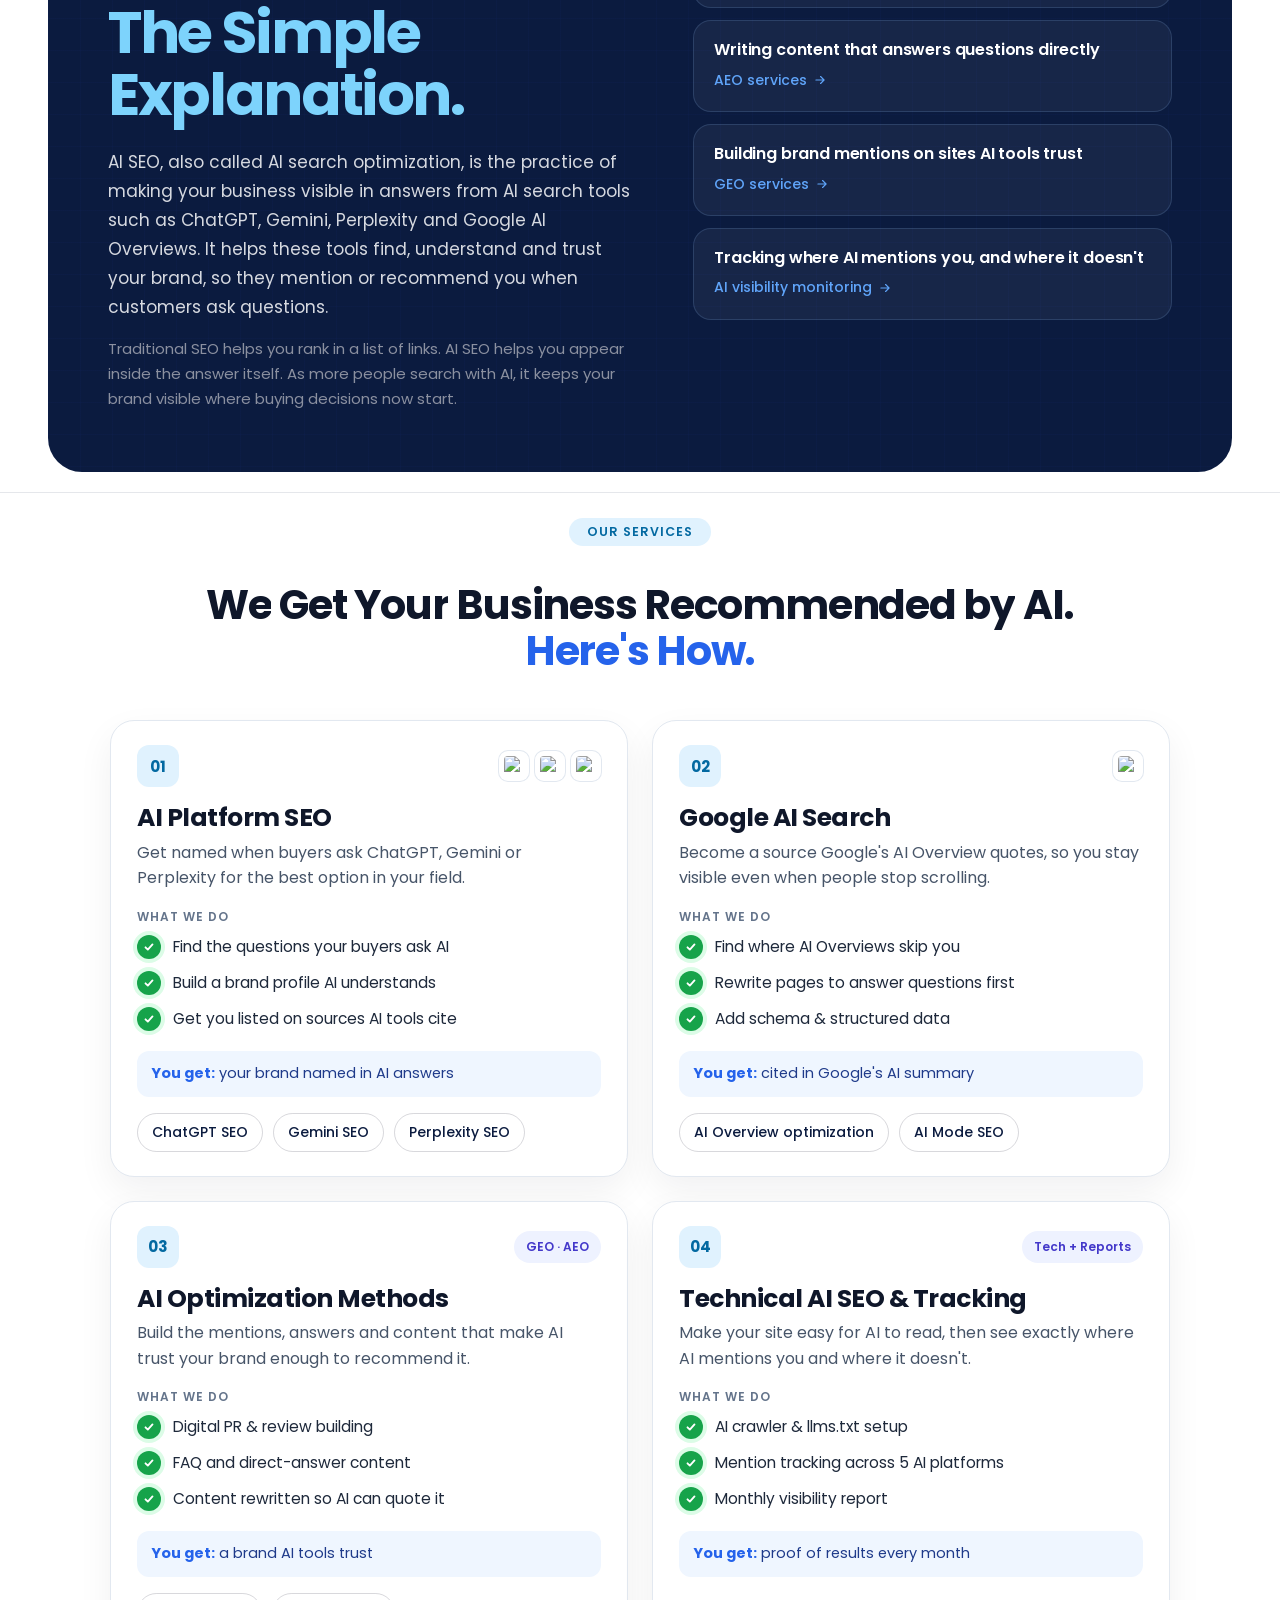
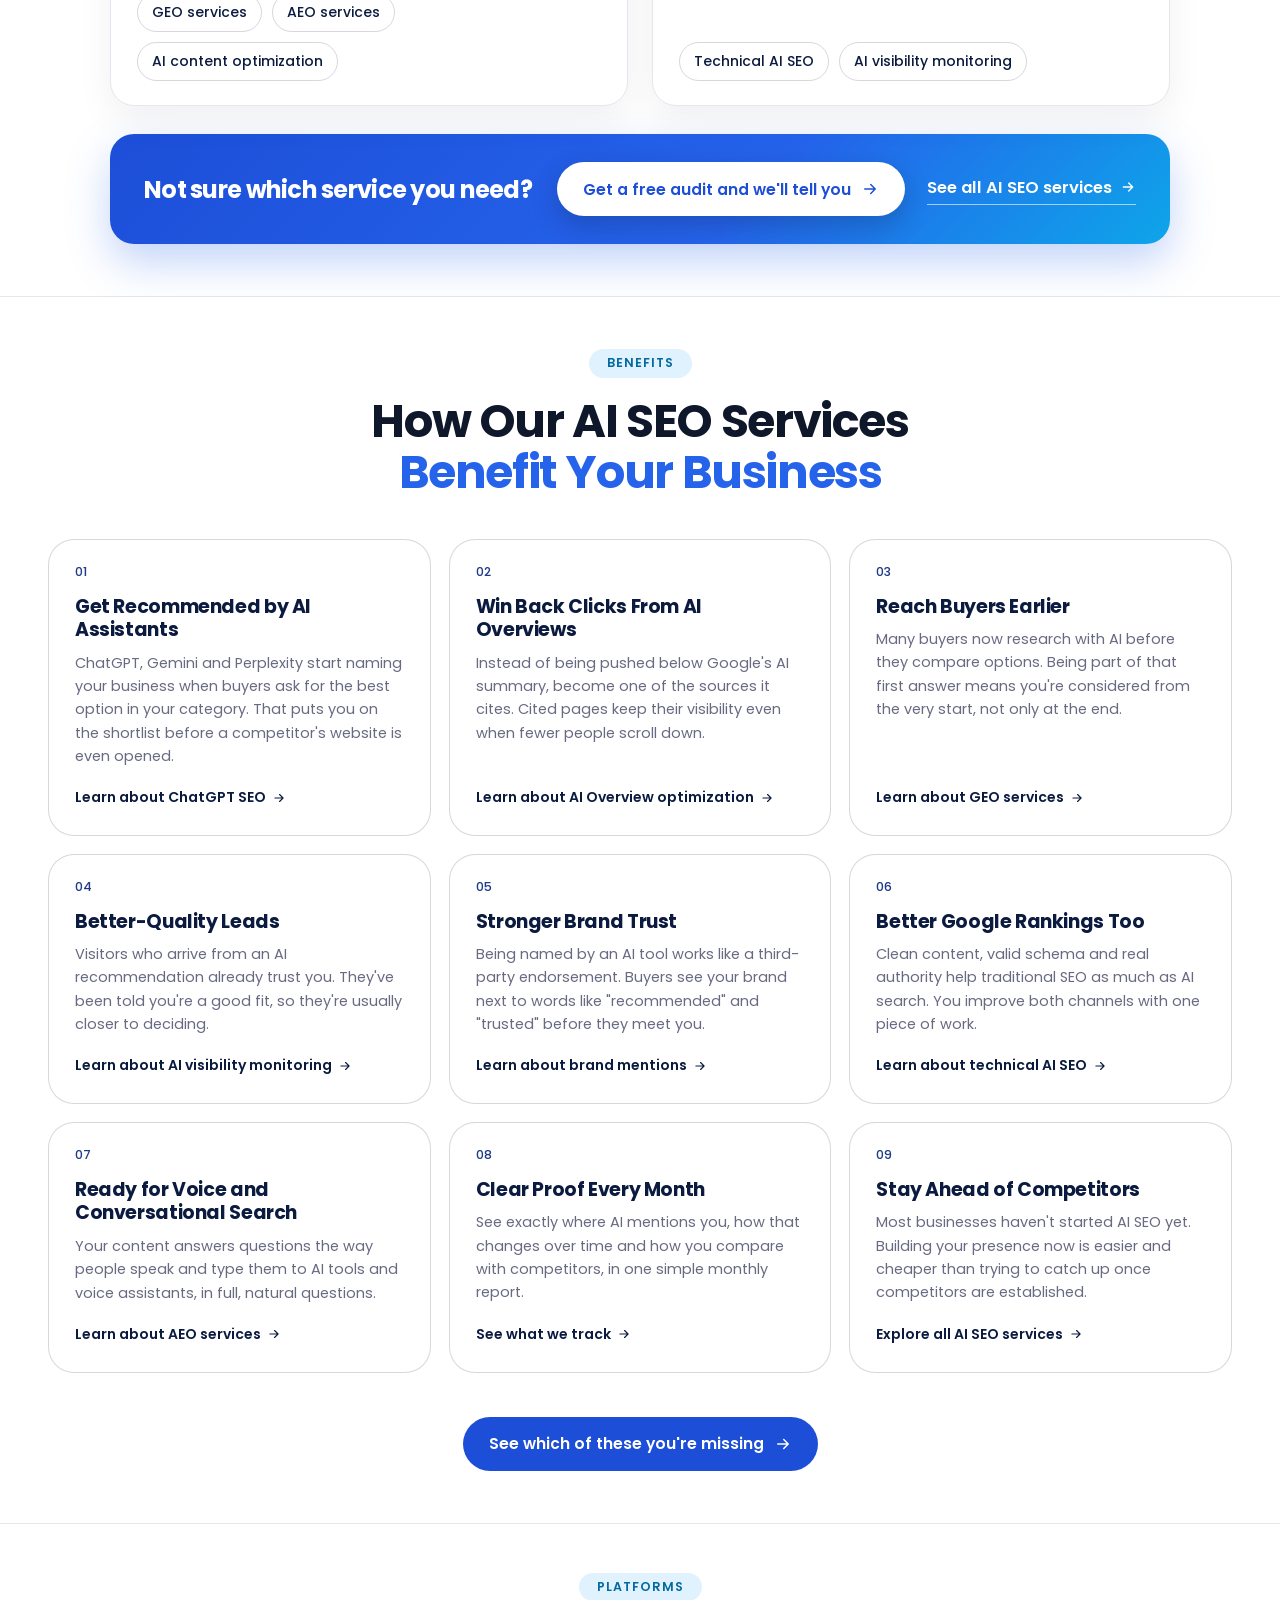
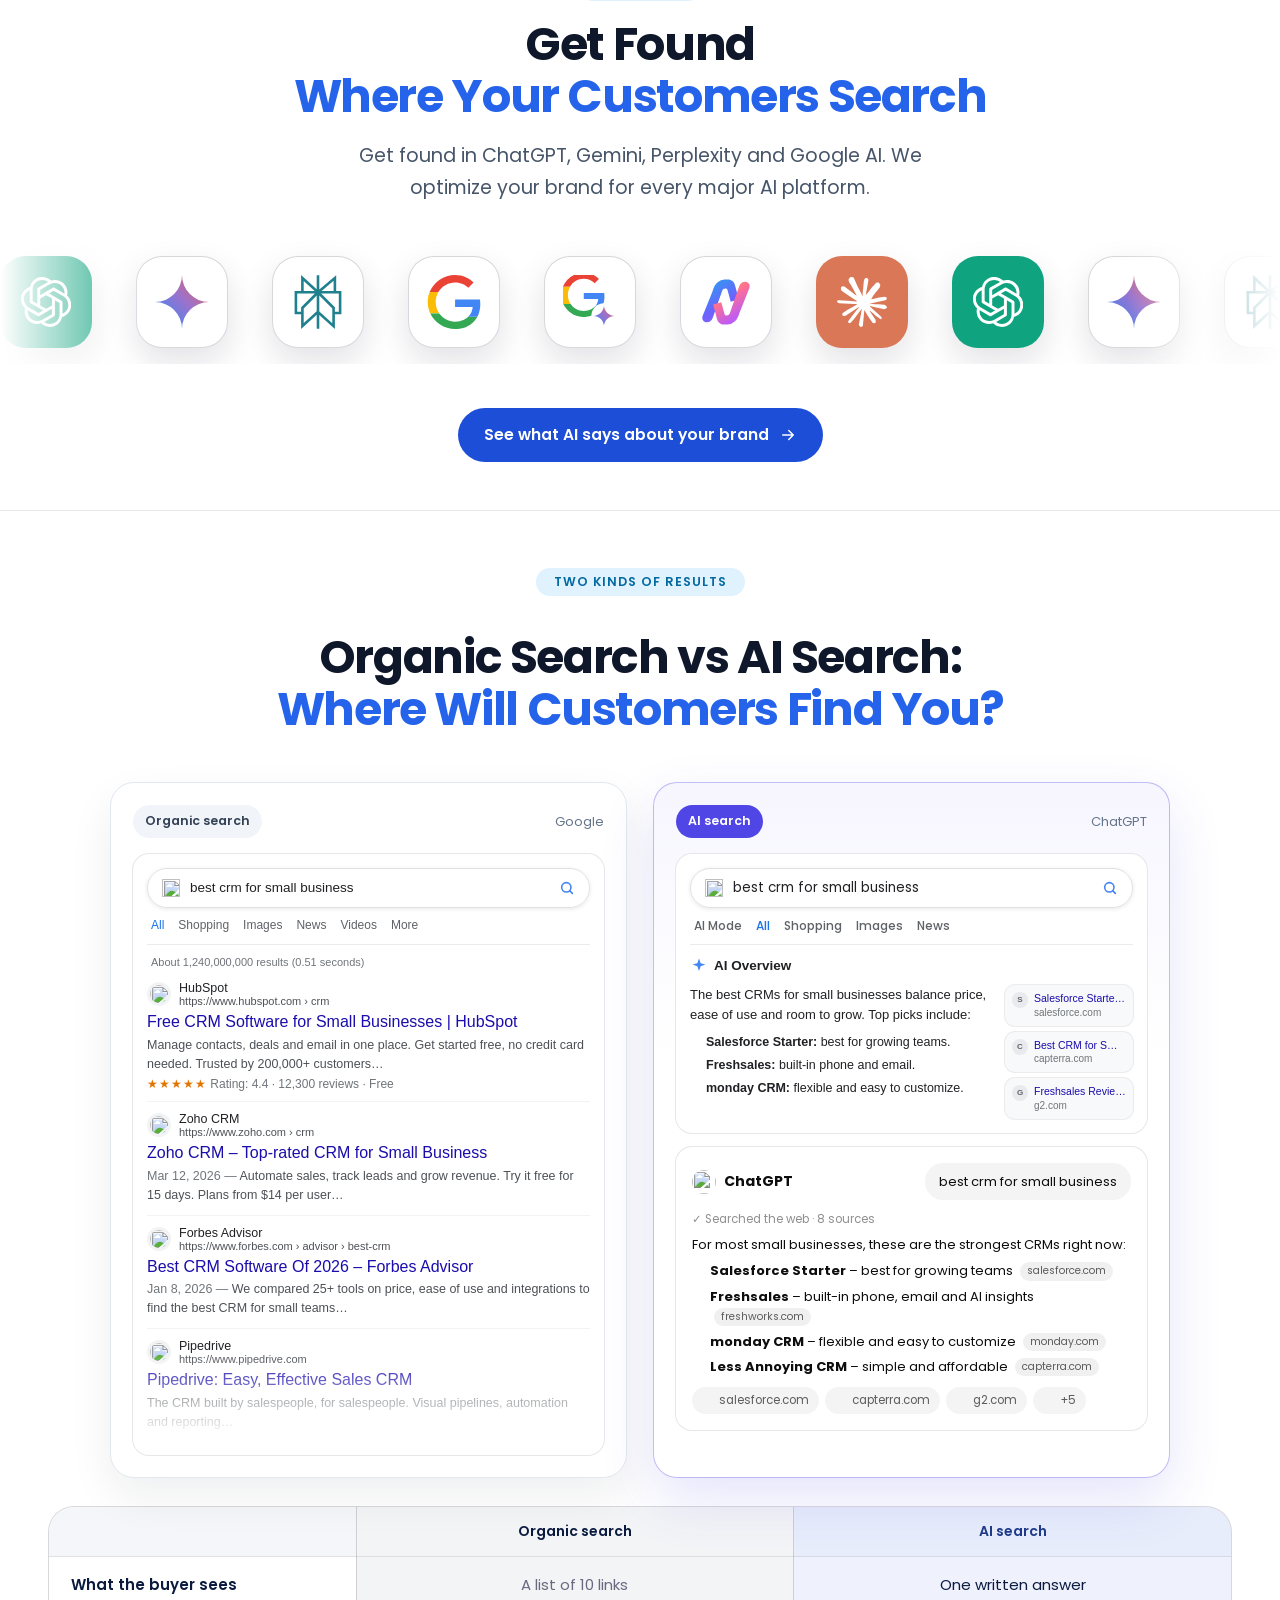
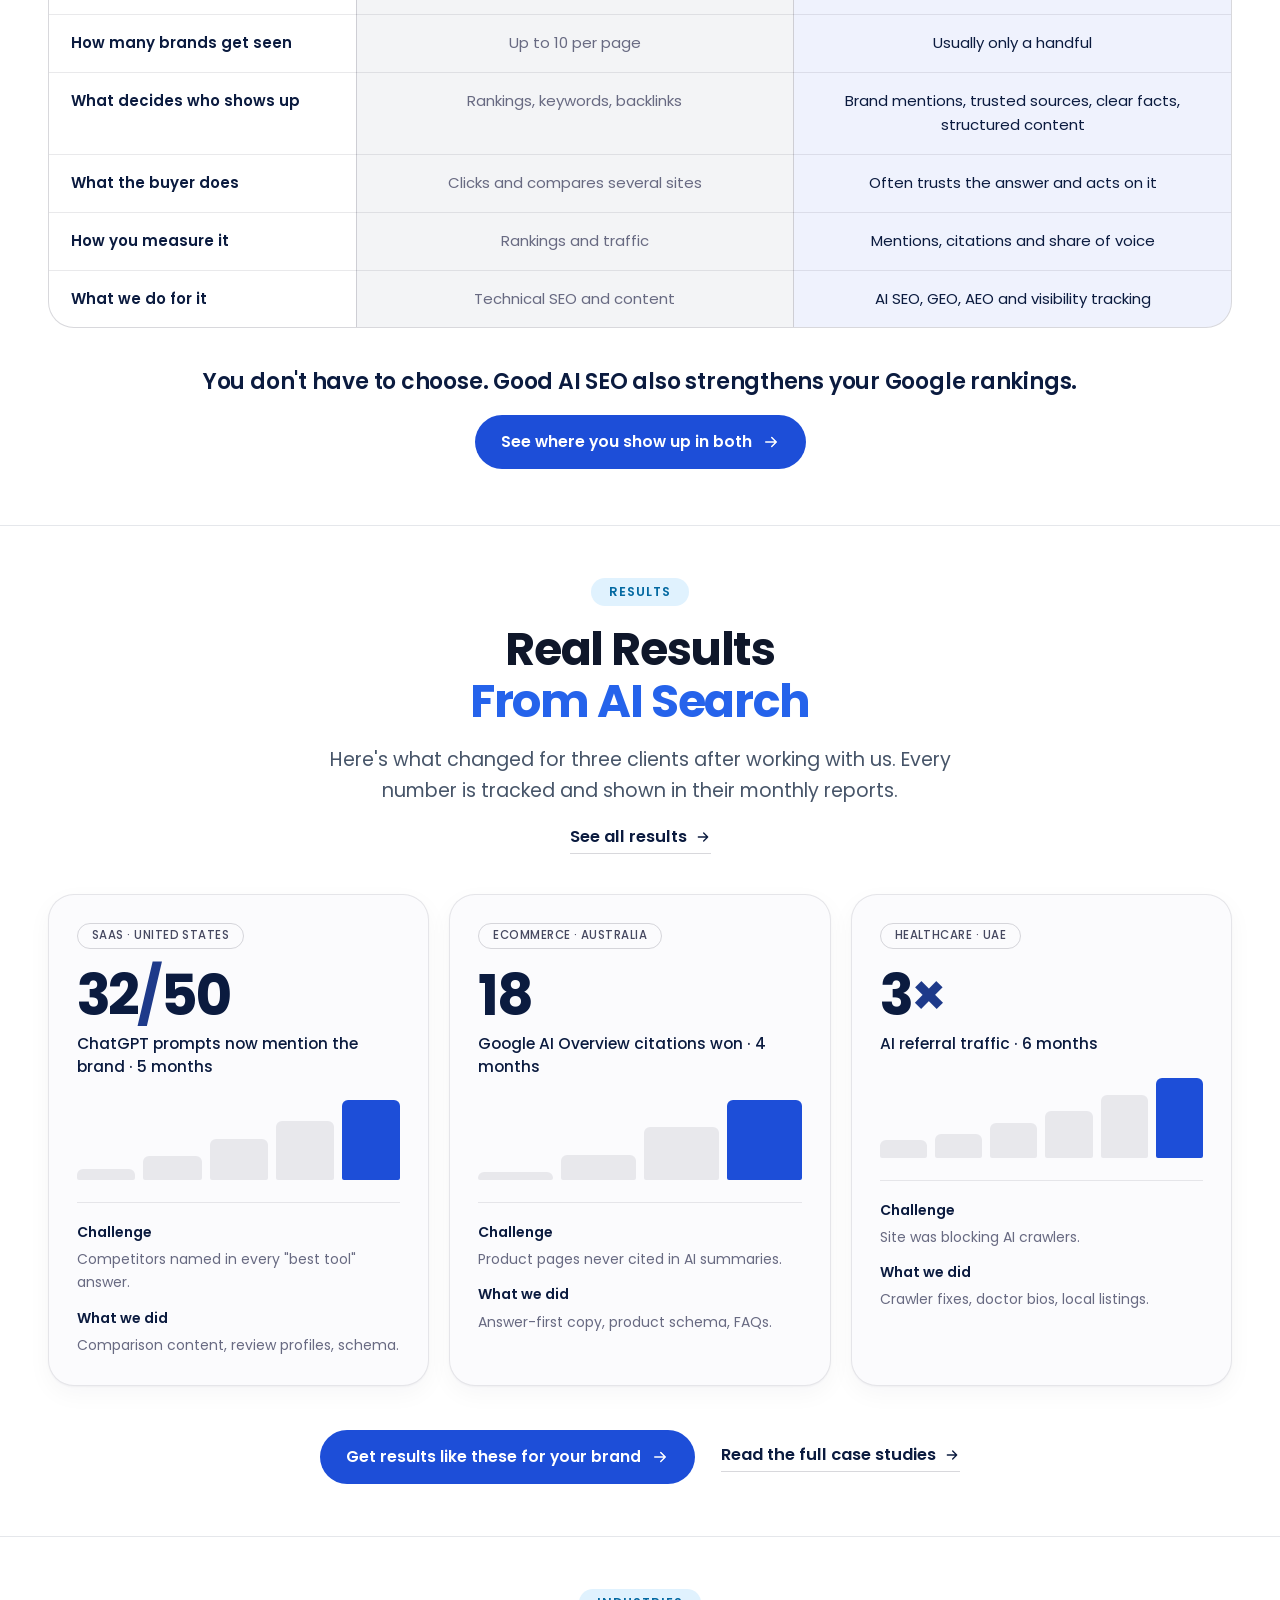
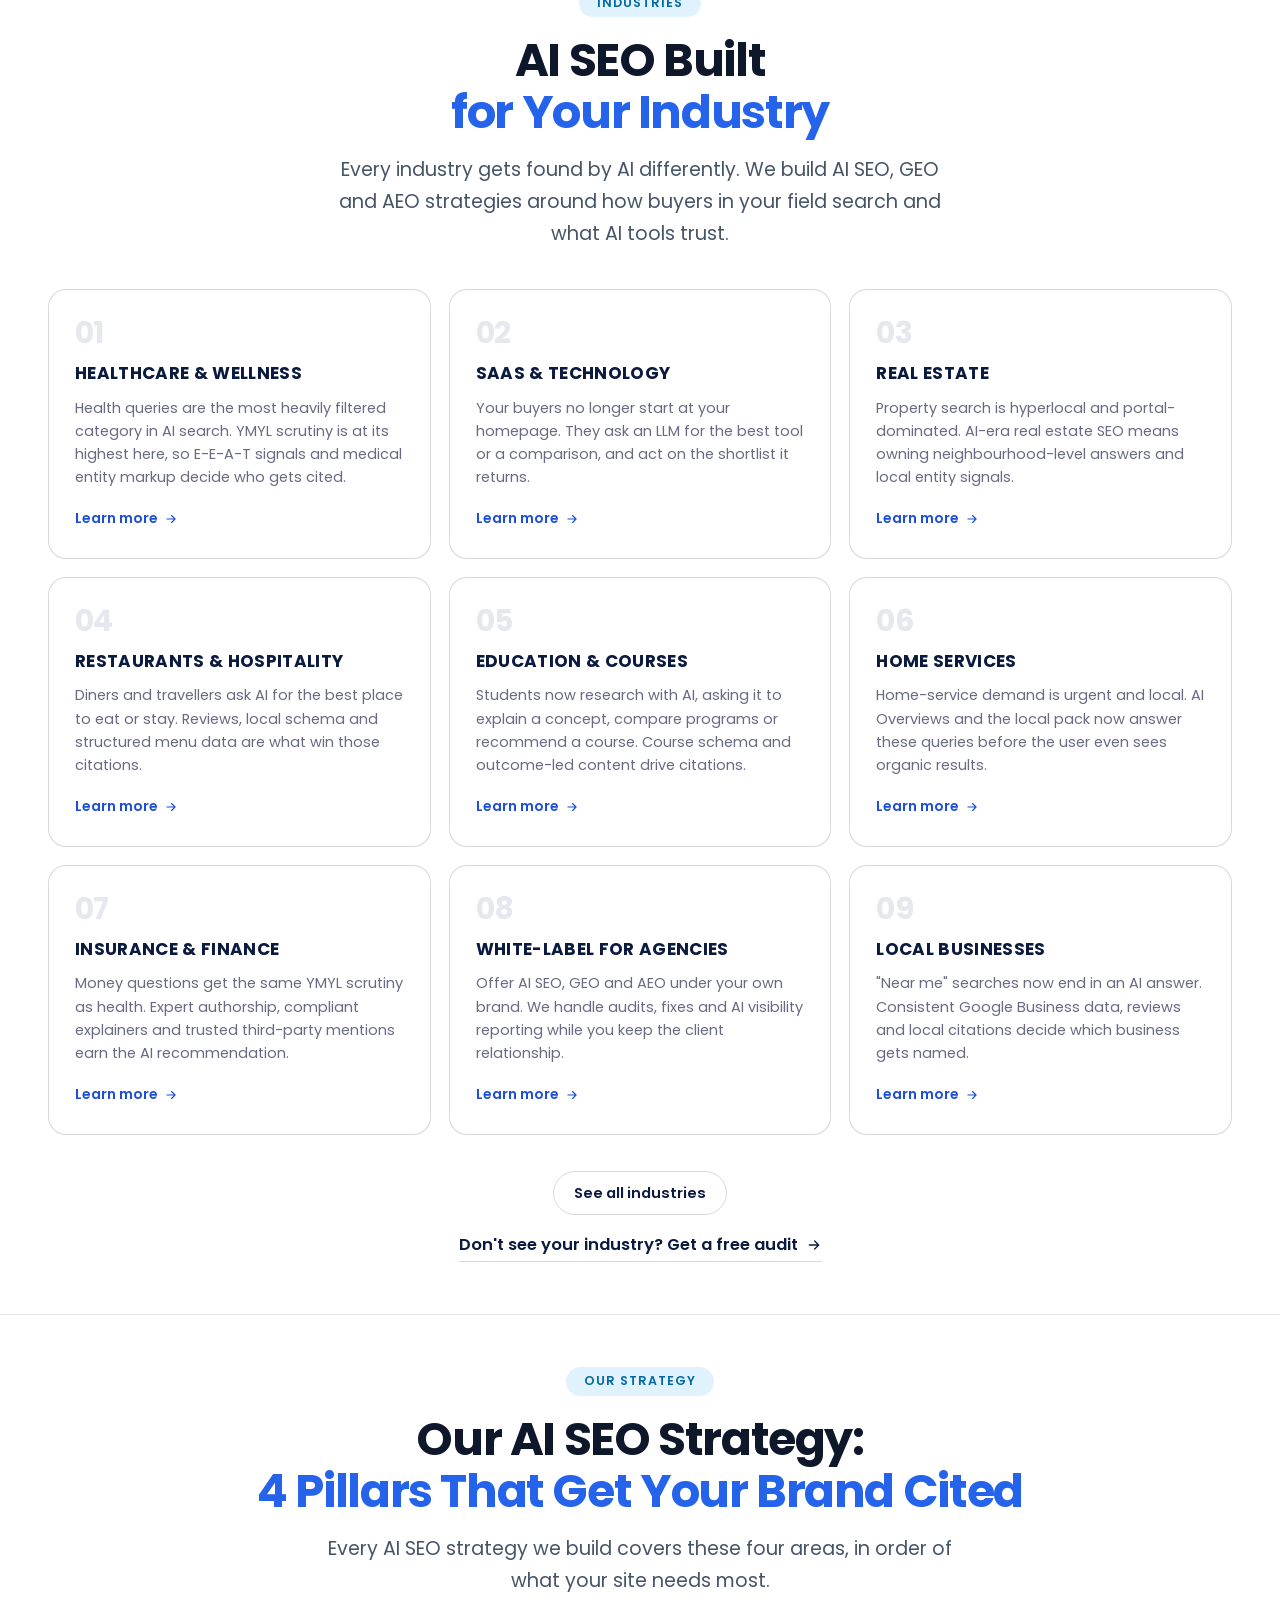
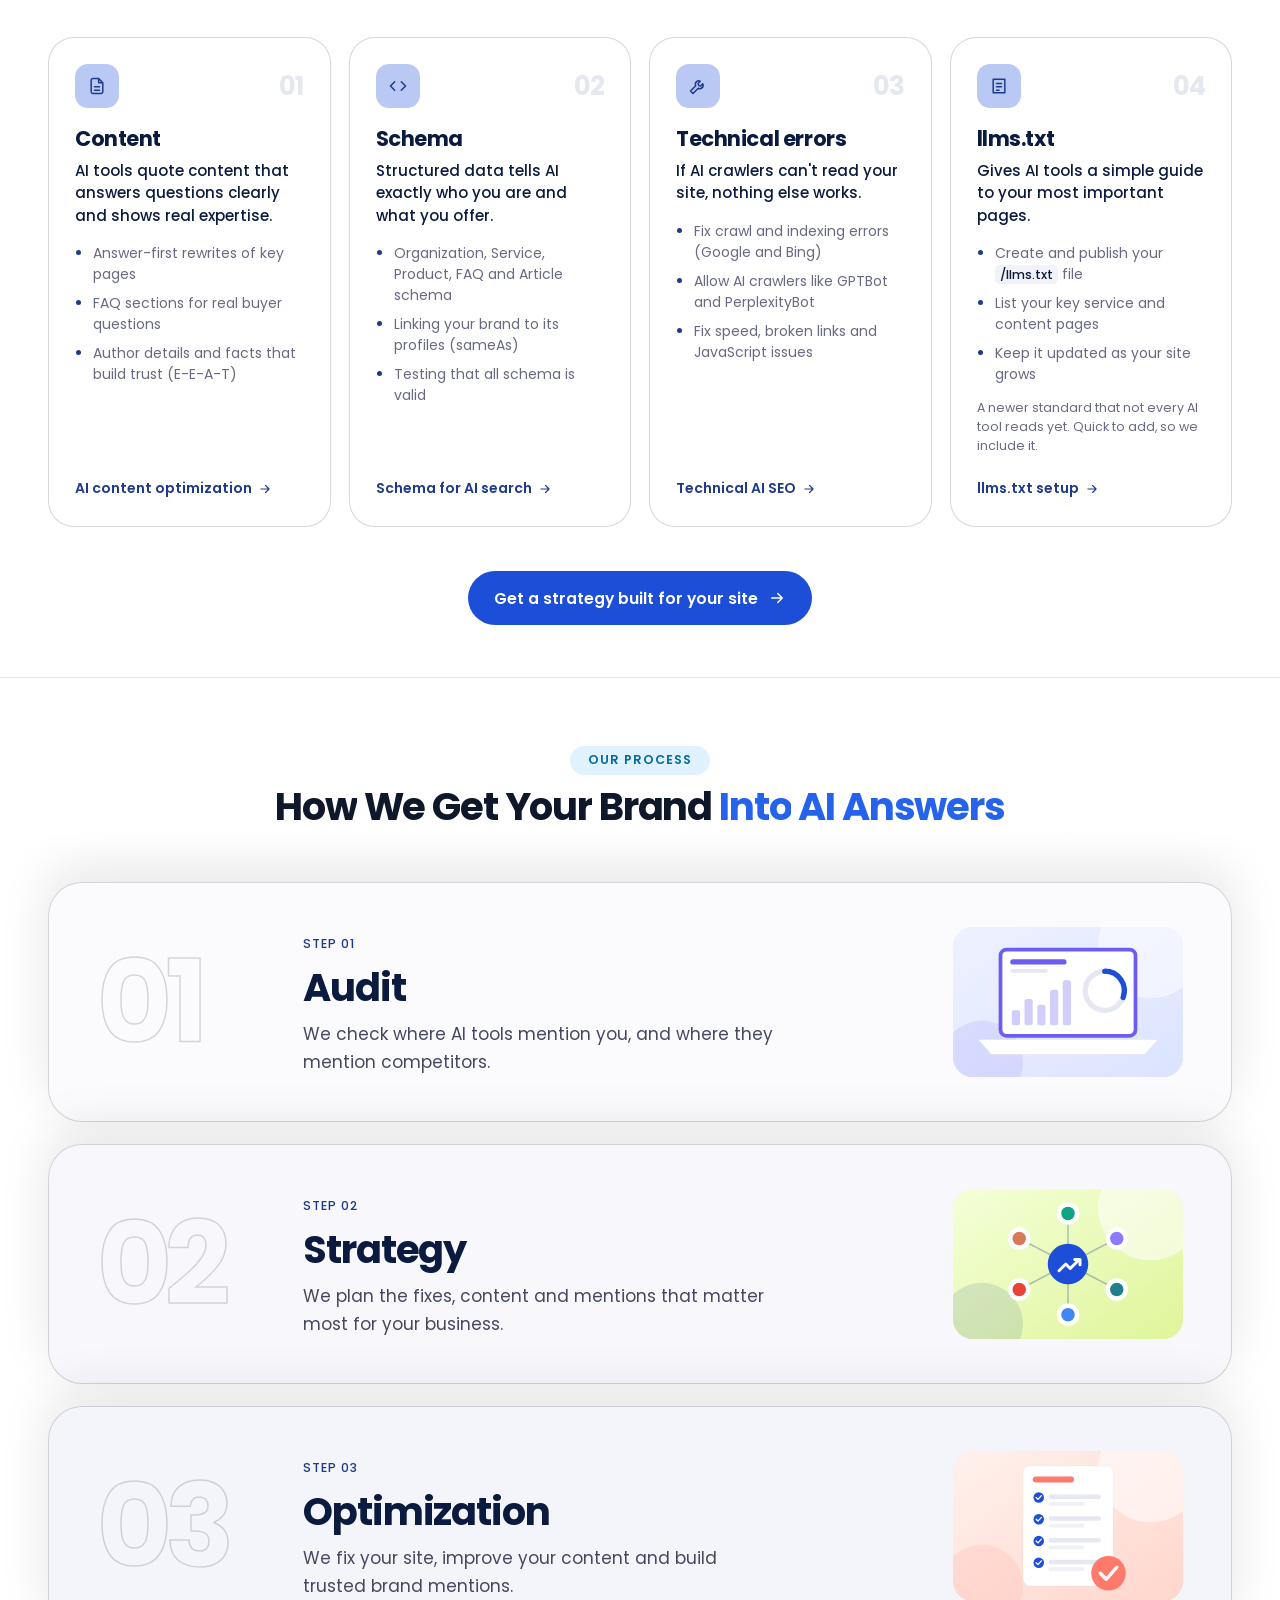
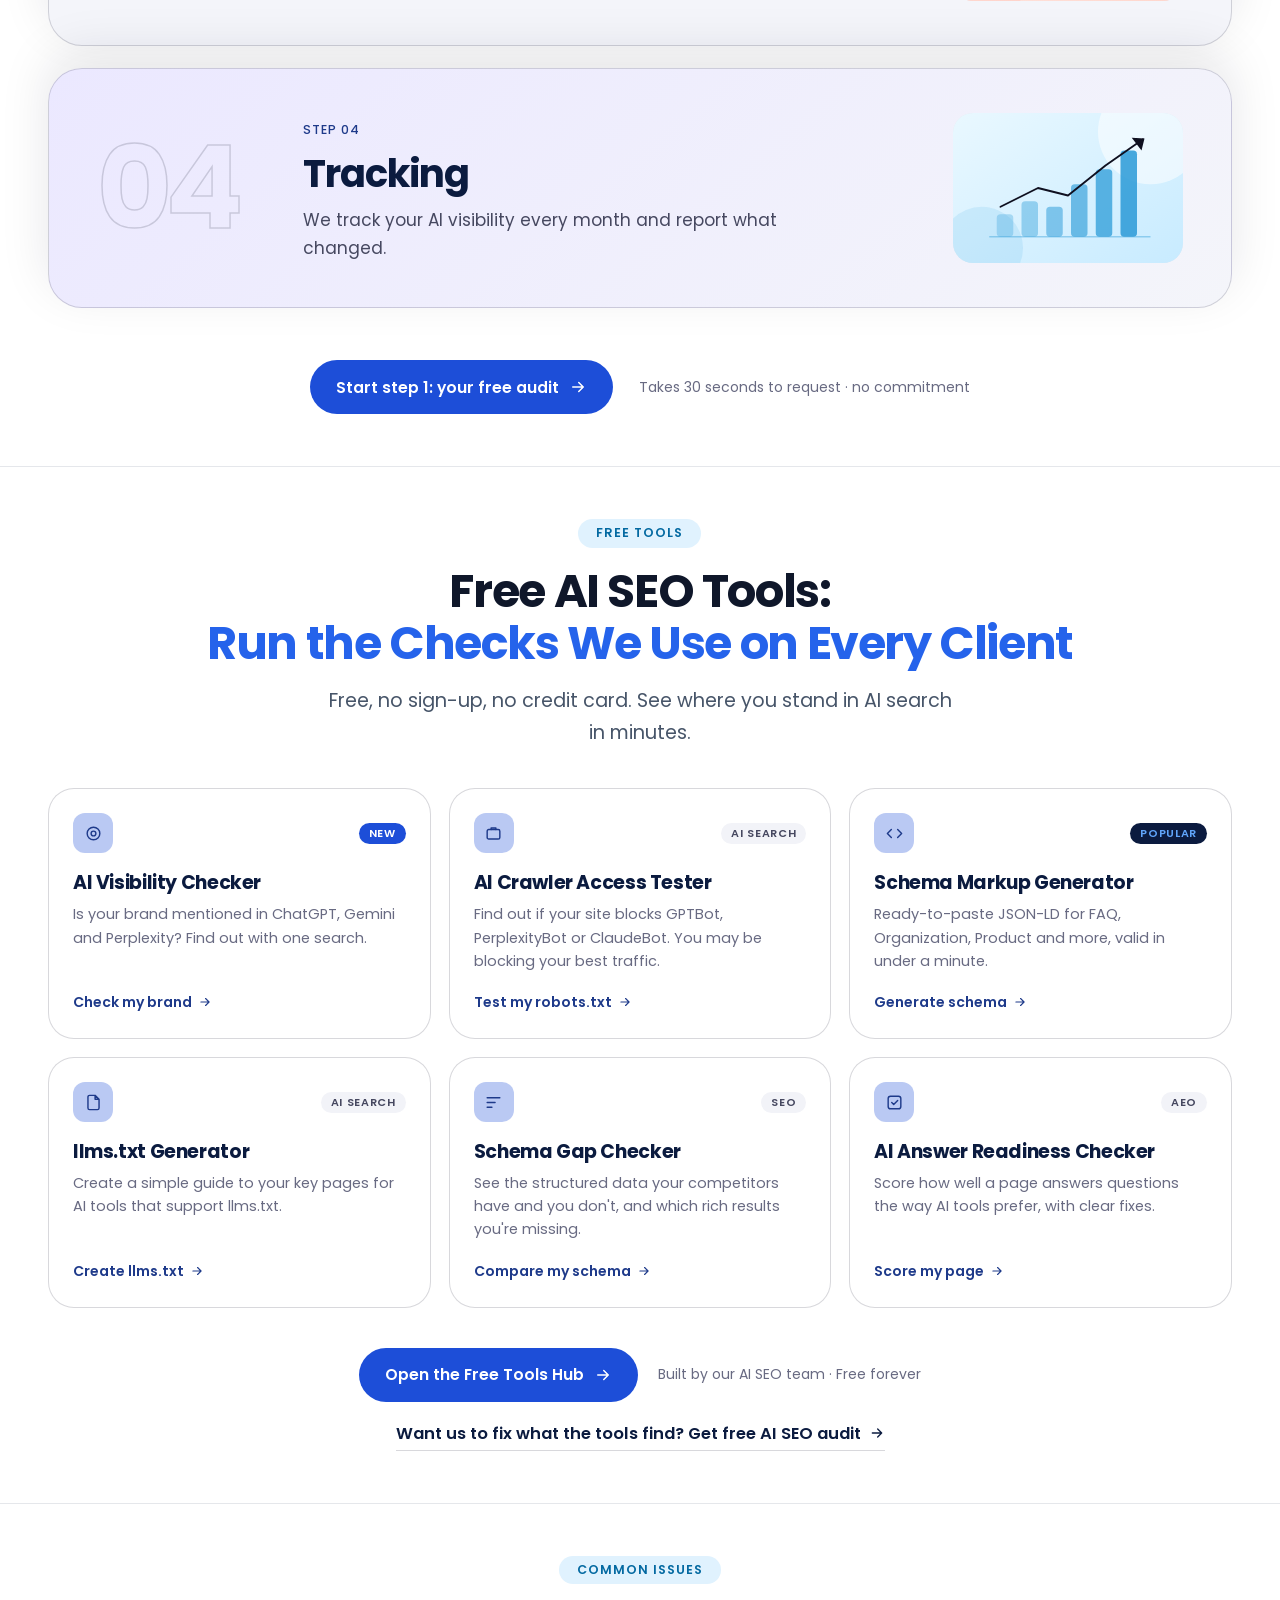
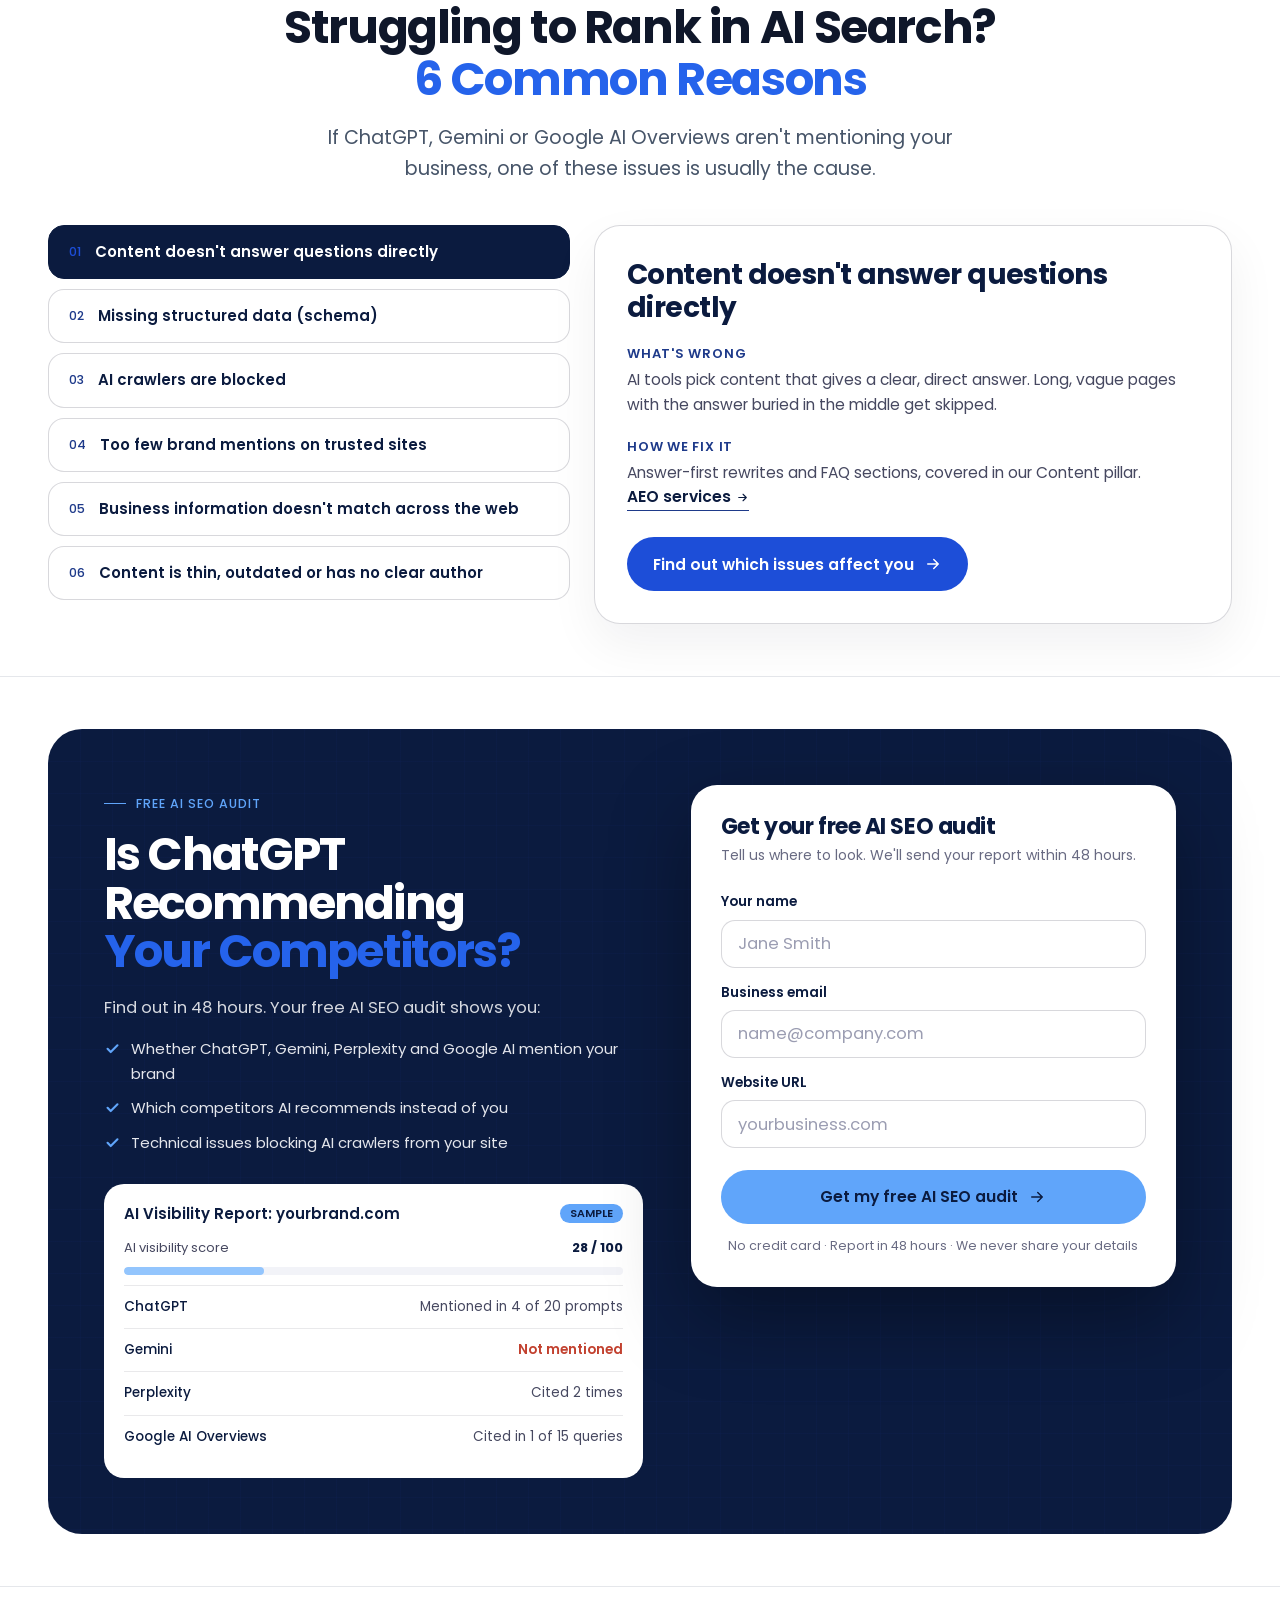
==== commit 68c12a62: "fix" ====
--- a/index.html
+++ b/index.html
@@ -611,7 +611,115 @@
   </div>
 </section>
 
-<!-- ======================= ORGANIC VS AI SEARCH ======================= -->
+<!-- ======================= 4. SERVICES ======================= -->
+<section class="section svx-section" id="services">
+  <div class="wrap">
+    <div class="pb__head sv2__head">
+      <span class="tag" data-r>Our services</span>
+      <h2 class="h-lg words" data-words>We Get Your Business Recommended by AI. <span class="pb__grad">Here's How.</span></h2>
+    </div>
+
+    <div class="sv2" id="svc-grid">
+      <article class="sv2__card" data-r>
+        <div class="sv2__top"><span class="sv2__n">01</span><span class="sv2__logos"><img src="https://www.google.com/s2/favicons?sz=64&amp;domain=chatgpt.com" alt="ChatGPT" width="22" height="22" loading="lazy"><img src="https://www.google.com/s2/favicons?sz=64&amp;domain=gemini.google.com" alt="Gemini" width="22" height="22" loading="lazy"><img src="https://www.google.com/s2/favicons?sz=64&amp;domain=perplexity.ai" alt="Perplexity" width="22" height="22" loading="lazy"></span></div>
+        <h3><a href="/ai-platform-seo/">AI Platform SEO</a></h3>
+        <p class="sv2__what">Get named when buyers ask ChatGPT, Gemini or Perplexity for the best option in your field.</p>
+        <div class="sv2__lbl">What we do</div>
+        <ul class="sv2__list"><li>Find the questions your buyers ask AI</li><li>Build a brand profile AI understands</li><li>Get you listed on sources AI tools cite</li></ul>
+        <div class="sv2__res"><b>You get:</b> your brand named in AI answers</div>
+        <div class="chips"><a class="chip" href="/chatgpt-seo/">ChatGPT SEO</a><a class="chip" href="/gemini-seo/">Gemini SEO</a><a class="chip" href="/perplexity-seo/">Perplexity SEO</a></div>
+      </article>
+
+      <article class="sv2__card" data-r style="--d:1">
+        <div class="sv2__top"><span class="sv2__n">02</span><span class="sv2__logos"><img src="https://www.google.com/s2/favicons?sz=64&amp;domain=google.com" alt="Google" width="22" height="22" loading="lazy"></span></div>
+        <h3><a href="/google-ai-search/">Google AI Search</a></h3>
+        <p class="sv2__what">Become a source Google's AI Overview quotes, so you stay visible even when people stop scrolling.</p>
+        <div class="sv2__lbl">What we do</div>
+        <ul class="sv2__list"><li>Find where AI Overviews skip you</li><li>Rewrite pages to answer questions first</li><li>Add schema &amp; structured data</li></ul>
+        <div class="sv2__res"><b>You get:</b> cited in Google's AI summary</div>
+        <div class="chips"><a class="chip" href="/ai-overview-optimization/">AI Overview optimization</a><a class="chip" href="/ai-mode-seo/">AI Mode SEO</a></div>
+      </article>
+
+      <article class="sv2__card" data-r>
+        <div class="sv2__top"><span class="sv2__n">03</span><span class="sv2__tagpill">GEO · AEO</span></div>
+        <h3><a href="/ai-optimization-methods/">AI Optimization Methods</a></h3>
+        <p class="sv2__what">Build the mentions, answers and content that make AI trust your brand enough to recommend it.</p>
+        <div class="sv2__lbl">What we do</div>
+        <ul class="sv2__list"><li>Digital PR &amp; review building</li><li>FAQ and direct-answer content</li><li>Content rewritten so AI can quote it</li></ul>
+        <div class="sv2__res"><b>You get:</b> a brand AI tools trust</div>
+        <div class="chips"><a class="chip" href="/geo-services/">GEO services</a><a class="chip" href="/aeo-services/">AEO services</a><a class="chip" href="/ai-content-optimization/">AI content optimization</a></div>
+      </article>
+
+      <article class="sv2__card" data-r style="--d:1">
+        <div class="sv2__top"><span class="sv2__n">04</span><span class="sv2__tagpill">Tech + Reports</span></div>
+        <h3><a href="/technical-ai-seo/">Technical AI SEO &amp; Tracking</a></h3>
+        <p class="sv2__what">Make your site easy for AI to read, then see exactly where AI mentions you and where it doesn't.</p>
+        <div class="sv2__lbl">What we do</div>
+        <ul class="sv2__list"><li>AI crawler &amp; llms.txt setup</li><li>Mention tracking across 5 AI platforms</li><li>Monthly visibility report</li></ul>
+        <div class="sv2__res"><b>You get:</b> proof of results every month</div>
+        <div class="chips"><a class="chip" href="/technical-ai-seo/">Technical AI SEO</a><a class="chip" href="/ai-visibility-monitoring/">AI visibility monitoring</a></div>
+      </article>
+    </div>
+
+    <div class="svc-cta" data-r>
+      <h3>Not sure which service you need?</h3>
+      <div class="cta-line" style="margin:0">
+        <a href="/free-ai-seo-audit/" class="btn btn-lime">Get a free audit and we'll tell you <svg aria-hidden="true"><use href="#arrow"/></svg></a>
+        <a href="/ai-seo-services/" class="link">See all AI SEO services <svg aria-hidden="true"><use href="#arrow"/></svg></a>
+      </div>
+    </div>
+  </div>
+</section>
+
+<!-- ======================= BENEFITS ======================= -->
+<section class="section benefits-section" id="benefits">
+  <div class="wrap">
+    <div class="sec-head sec-head--center">
+      <div>
+        <span class="tag" data-r>Benefits</span>
+        <h2 class="h-lg" data-r>How Our AI SEO Services <span class="h-acc">Benefit Your Business</span></h2>
+      </div>
+    </div>
+    <div class="ben">
+      <article class="ben__card" data-r><span class="ben__n">01</span><h3>Get Recommended by AI Assistants</h3><p>ChatGPT, Gemini and Perplexity start naming your business when buyers ask for the best option in your category. That puts you on the shortlist before a competitor's website is even opened.</p><a href="/chatgpt-seo/">Learn about ChatGPT SEO <svg aria-hidden="true"><use href="#arrow"/></svg></a></article>
+      <article class="ben__card" data-r style="--d:1"><span class="ben__n">02</span><h3>Win Back Clicks From AI Overviews</h3><p>Instead of being pushed below Google's AI summary, become one of the sources it cites. Cited pages keep their visibility even when fewer people scroll down.</p><a href="/ai-overview-optimization/">Learn about AI Overview optimization <svg aria-hidden="true"><use href="#arrow"/></svg></a></article>
+      <article class="ben__card" data-r style="--d:2"><span class="ben__n">03</span><h3>Reach Buyers Earlier</h3><p>Many buyers now research with AI before they compare options. Being part of that first answer means you're considered from the very start, not only at the end.</p><a href="/geo-services/">Learn about GEO services <svg aria-hidden="true"><use href="#arrow"/></svg></a></article>
+      <article class="ben__card" data-r><span class="ben__n">04</span><h3>Better-Quality Leads</h3><p>Visitors who arrive from an AI recommendation already trust you. They've been told you're a good fit, so they're usually closer to deciding.</p><a href="/ai-visibility-monitoring/">Learn about AI visibility monitoring <svg aria-hidden="true"><use href="#arrow"/></svg></a></article>
+      <article class="ben__card" data-r style="--d:1"><span class="ben__n">05</span><h3>Stronger Brand Trust</h3><p>Being named by an AI tool works like a third-party endorsement. Buyers see your brand next to words like "recommended" and "trusted" before they meet you.</p><a href="/brand-mentions/">Learn about brand mentions <svg aria-hidden="true"><use href="#arrow"/></svg></a></article>
+      <article class="ben__card" data-r style="--d:2"><span class="ben__n">06</span><h3>Better Google Rankings Too</h3><p>Clean content, valid schema and real authority help traditional SEO as much as AI search. You improve both channels with one piece of work.</p><a href="/technical-ai-seo/">Learn about technical AI SEO <svg aria-hidden="true"><use href="#arrow"/></svg></a></article>
+      <article class="ben__card" data-r><span class="ben__n">07</span><h3>Ready for Voice and Conversational Search</h3><p>Your content answers questions the way people speak and type them to AI tools and voice assistants, in full, natural questions.</p><a href="/aeo-services/">Learn about AEO services <svg aria-hidden="true"><use href="#arrow"/></svg></a></article>
+      <article class="ben__card" data-r style="--d:1"><span class="ben__n">08</span><h3>Clear Proof Every Month</h3><p>See exactly where AI mentions you, how that changes over time and how you compare with competitors, in one simple monthly report.</p><a href="#audit">See what we track <svg aria-hidden="true"><use href="#arrow"/></svg></a></article>
+      <article class="ben__card" data-r style="--d:2"><span class="ben__n">09</span><h3>Stay Ahead of Competitors</h3><p>Most businesses haven't started AI SEO yet. Building your presence now is easier and cheaper than trying to catch up once competitors are established.</p><a href="/ai-seo-services/">Explore all AI SEO services <svg aria-hidden="true"><use href="#arrow"/></svg></a></article>
+    </div>
+    <div class="cta-line center" data-r>
+      <a href="/free-ai-seo-audit/" class="btn btn-lime">See which of these you're missing <svg aria-hidden="true"><use href="#arrow"/></svg></a>
+    </div>
+  </div>
+</section>
+
+<!-- ======================= 5. PLATFORMS ======================= -->
+<section class="platforms">
+  <div class="wrap platforms__head">
+    <span class="tag" data-r>Platforms</span>
+    <h2 class="h-lg words" data-words>Get Found <span class="h-acc">Where Your Customers Search</span></h2>
+    <p class="lead" data-r><span class="hl">Get found in ChatGPT</span>, Gemini, Perplexity and Google AI. We optimize your brand for every major AI platform.</p>
+  </div>
+  <div class="marquee plat-row">
+    <ul class="marquee__track" data-loop>
+      <li><a class="plat" href="/chatgpt-seo/" aria-label="ChatGPT" title="ChatGPT"><span class="pf pf-gpt"><svg role="img" aria-label="ChatGPT logo"><use href="#x-gpt"/></svg></span></a></li>
+      <li><a class="plat" href="/gemini-seo/" aria-label="Gemini" title="Gemini"><span class="pf pf-w"><svg role="img" aria-label="Gemini logo"><use href="#x-gem"/></svg></span></a></li>
+      <li><a class="plat" href="/perplexity-seo/" aria-label="Perplexity" title="Perplexity"><span class="pf pf-w"><svg role="img" aria-label="Perplexity logo"><use href="#x-ppx"/></svg></span></a></li>
+      <li><a class="plat" href="/ai-overview-optimization/" aria-label="Google AI Overviews" title="Google AI Overviews"><span class="pf pf-w"><svg role="img" aria-label="Google AI Overviews logo"><use href="#x-g"/></svg></span></a></li>
+      <li><a class="plat" href="/ai-mode-seo/" aria-label="Google AI Mode" title="Google AI Mode"><span class="pf pf-w"><svg role="img" aria-label="Google AI Mode logo"><use href="#x-gai"/></svg></span></a></li>
+      <li><a class="plat" href="/copilot-seo/" aria-label="Microsoft Copilot" title="Microsoft Copilot"><span class="pf pf-w"><svg role="img" aria-label="Microsoft Copilot logo"><use href="#x-cop"/></svg></span></a></li>
+      <li><a class="plat" href="/ai-seo-services/" aria-label="Claude" title="Claude"><span class="pf pf-cla"><svg role="img" aria-label="Claude logo"><use href="#x-cla"/></svg></span></a></li>
+    </ul>
+  </div>
+  <div class="wrap cta-line center" data-r>
+    <a href="/free-ai-seo-audit/" class="btn btn-lime">See what AI says about your brand <svg aria-hidden="true"><use href="#arrow"/></svg></a>
+  </div>
+</section>
+
 <!-- ======================= ORGANIC VS AI SEARCH ======================= -->
 <section class="section vs-section" id="organic-vs-ai">
   <div class="wrap">
@@ -719,115 +827,6 @@
   </div>
 </section>
 
-<!-- ======================= 4. SERVICES ======================= -->
-<section class="section svx-section" id="services">
-  <div class="wrap">
-    <div class="pb__head sv2__head">
-      <span class="tag" data-r>Our services</span>
-      <h2 class="h-lg words" data-words>We Get Your Business Recommended by AI. <span class="pb__grad">Here's How.</span></h2>
-    </div>
-
-    <div class="sv2" id="svc-grid">
-      <article class="sv2__card" data-r>
-        <div class="sv2__top"><span class="sv2__n">01</span><span class="sv2__logos"><img src="https://www.google.com/s2/favicons?sz=64&amp;domain=chatgpt.com" alt="ChatGPT" width="22" height="22" loading="lazy"><img src="https://www.google.com/s2/favicons?sz=64&amp;domain=gemini.google.com" alt="Gemini" width="22" height="22" loading="lazy"><img src="https://www.google.com/s2/favicons?sz=64&amp;domain=perplexity.ai" alt="Perplexity" width="22" height="22" loading="lazy"></span></div>
-        <h3><a href="/ai-platform-seo/">AI Platform SEO</a></h3>
-        <p class="sv2__what">Get named when buyers ask ChatGPT, Gemini or Perplexity for the best option in your field.</p>
-        <div class="sv2__lbl">What we do</div>
-        <ul class="sv2__list"><li>Find the questions your buyers ask AI</li><li>Build a brand profile AI understands</li><li>Get you listed on sources AI tools cite</li></ul>
-        <div class="sv2__res"><b>You get:</b> your brand named in AI answers</div>
-        <div class="chips"><a class="chip" href="/chatgpt-seo/">ChatGPT SEO</a><a class="chip" href="/gemini-seo/">Gemini SEO</a><a class="chip" href="/perplexity-seo/">Perplexity SEO</a></div>
-      </article>
-
-      <article class="sv2__card" data-r style="--d:1">
-        <div class="sv2__top"><span class="sv2__n">02</span><span class="sv2__logos"><img src="https://www.google.com/s2/favicons?sz=64&amp;domain=google.com" alt="Google" width="22" height="22" loading="lazy"></span></div>
-        <h3><a href="/google-ai-search/">Google AI Search</a></h3>
-        <p class="sv2__what">Become a source Google's AI Overview quotes, so you stay visible even when people stop scrolling.</p>
-        <div class="sv2__lbl">What we do</div>
-        <ul class="sv2__list"><li>Find where AI Overviews skip you</li><li>Rewrite pages to answer questions first</li><li>Add schema &amp; structured data</li></ul>
-        <div class="sv2__res"><b>You get:</b> cited in Google's AI summary</div>
-        <div class="chips"><a class="chip" href="/ai-overview-optimization/">AI Overview optimization</a><a class="chip" href="/ai-mode-seo/">AI Mode SEO</a></div>
-      </article>
-
-      <article class="sv2__card" data-r>
-        <div class="sv2__top"><span class="sv2__n">03</span><span class="sv2__tagpill">GEO · AEO</span></div>
-        <h3><a href="/ai-optimization-methods/">AI Optimization Methods</a></h3>
-        <p class="sv2__what">Build the mentions, answers and content that make AI trust your brand enough to recommend it.</p>
-        <div class="sv2__lbl">What we do</div>
-        <ul class="sv2__list"><li>Digital PR &amp; review building</li><li>FAQ and direct-answer content</li><li>Content rewritten so AI can quote it</li></ul>
-        <div class="sv2__res"><b>You get:</b> a brand AI tools trust</div>
-        <div class="chips"><a class="chip" href="/geo-services/">GEO services</a><a class="chip" href="/aeo-services/">AEO services</a><a class="chip" href="/ai-content-optimization/">AI content optimization</a></div>
-      </article>
-
-      <article class="sv2__card" data-r style="--d:1">
-        <div class="sv2__top"><span class="sv2__n">04</span><span class="sv2__tagpill">Tech + Reports</span></div>
-        <h3><a href="/technical-ai-seo/">Technical AI SEO &amp; Tracking</a></h3>
-        <p class="sv2__what">Make your site easy for AI to read, then see exactly where AI mentions you and where it doesn't.</p>
-        <div class="sv2__lbl">What we do</div>
-        <ul class="sv2__list"><li>AI crawler &amp; llms.txt setup</li><li>Mention tracking across 5 AI platforms</li><li>Monthly visibility report</li></ul>
-        <div class="sv2__res"><b>You get:</b> proof of results every month</div>
-        <div class="chips"><a class="chip" href="/technical-ai-seo/">Technical AI SEO</a><a class="chip" href="/ai-visibility-monitoring/">AI visibility monitoring</a></div>
-      </article>
-    </div>
-
-    <div class="svc-cta" data-r>
-      <h3>Not sure which service you need?</h3>
-      <div class="cta-line" style="margin:0">
-        <a href="/free-ai-seo-audit/" class="btn btn-lime">Get a free audit and we'll tell you <svg aria-hidden="true"><use href="#arrow"/></svg></a>
-        <a href="/ai-seo-services/" class="link">See all AI SEO services <svg aria-hidden="true"><use href="#arrow"/></svg></a>
-      </div>
-    </div>
-  </div>
-</section>
-
-<!-- ======================= BENEFITS ======================= -->
-<section class="section benefits-section" id="benefits">
-  <div class="wrap">
-    <div class="sec-head sec-head--center">
-      <div>
-        <span class="tag" data-r>Benefits</span>
-        <h2 class="h-lg" data-r>How Our AI SEO Services <span class="h-acc">Benefit Your Business</span></h2>
-      </div>
-    </div>
-    <div class="ben">
-      <article class="ben__card" data-r><span class="ben__n">01</span><h3>Get Recommended by AI Assistants</h3><p>ChatGPT, Gemini and Perplexity start naming your business when buyers ask for the best option in your category. That puts you on the shortlist before a competitor's website is even opened.</p><a href="/chatgpt-seo/">Learn about ChatGPT SEO <svg aria-hidden="true"><use href="#arrow"/></svg></a></article>
-      <article class="ben__card" data-r style="--d:1"><span class="ben__n">02</span><h3>Win Back Clicks From AI Overviews</h3><p>Instead of being pushed below Google's AI summary, become one of the sources it cites. Cited pages keep their visibility even when fewer people scroll down.</p><a href="/ai-overview-optimization/">Learn about AI Overview optimization <svg aria-hidden="true"><use href="#arrow"/></svg></a></article>
-      <article class="ben__card" data-r style="--d:2"><span class="ben__n">03</span><h3>Reach Buyers Earlier</h3><p>Many buyers now research with AI before they compare options. Being part of that first answer means you're considered from the very start, not only at the end.</p><a href="/geo-services/">Learn about GEO services <svg aria-hidden="true"><use href="#arrow"/></svg></a></article>
-      <article class="ben__card" data-r><span class="ben__n">04</span><h3>Better-Quality Leads</h3><p>Visitors who arrive from an AI recommendation already trust you. They've been told you're a good fit, so they're usually closer to deciding.</p><a href="/ai-visibility-monitoring/">Learn about AI visibility monitoring <svg aria-hidden="true"><use href="#arrow"/></svg></a></article>
-      <article class="ben__card" data-r style="--d:1"><span class="ben__n">05</span><h3>Stronger Brand Trust</h3><p>Being named by an AI tool works like a third-party endorsement. Buyers see your brand next to words like "recommended" and "trusted" before they meet you.</p><a href="/brand-mentions/">Learn about brand mentions <svg aria-hidden="true"><use href="#arrow"/></svg></a></article>
-      <article class="ben__card" data-r style="--d:2"><span class="ben__n">06</span><h3>Better Google Rankings Too</h3><p>Clean content, valid schema and real authority help traditional SEO as much as AI search. You improve both channels with one piece of work.</p><a href="/technical-ai-seo/">Learn about technical AI SEO <svg aria-hidden="true"><use href="#arrow"/></svg></a></article>
-      <article class="ben__card" data-r><span class="ben__n">07</span><h3>Ready for Voice and Conversational Search</h3><p>Your content answers questions the way people speak and type them to AI tools and voice assistants, in full, natural questions.</p><a href="/aeo-services/">Learn about AEO services <svg aria-hidden="true"><use href="#arrow"/></svg></a></article>
-      <article class="ben__card" data-r style="--d:1"><span class="ben__n">08</span><h3>Clear Proof Every Month</h3><p>See exactly where AI mentions you, how that changes over time and how you compare with competitors, in one simple monthly report.</p><a href="#audit">See what we track <svg aria-hidden="true"><use href="#arrow"/></svg></a></article>
-      <article class="ben__card" data-r style="--d:2"><span class="ben__n">09</span><h3>Stay Ahead of Competitors</h3><p>Most businesses haven't started AI SEO yet. Building your presence now is easier and cheaper than trying to catch up once competitors are established.</p><a href="/ai-seo-services/">Explore all AI SEO services <svg aria-hidden="true"><use href="#arrow"/></svg></a></article>
-    </div>
-    <div class="cta-line center" data-r>
-      <a href="/free-ai-seo-audit/" class="btn btn-lime">See which of these you're missing <svg aria-hidden="true"><use href="#arrow"/></svg></a>
-    </div>
-  </div>
-</section>
-
-<!-- ======================= 5. PLATFORMS ======================= -->
-<section class="platforms">
-  <div class="wrap platforms__head">
-    <span class="tag" data-r>Platforms</span>
-    <h2 class="h-lg words" data-words>Get Found <span class="h-acc">Where Your Customers Search</span></h2>
-    <p class="lead" data-r><span class="hl">Get found in ChatGPT</span>, Gemini, Perplexity and Google AI. We optimize your brand for every major AI platform.</p>
-  </div>
-  <div class="marquee plat-row">
-    <ul class="marquee__track" data-loop>
-      <li><a class="plat" href="/chatgpt-seo/" aria-label="ChatGPT" title="ChatGPT"><span class="pf pf-gpt"><svg role="img" aria-label="ChatGPT logo"><use href="#x-gpt"/></svg></span></a></li>
-      <li><a class="plat" href="/gemini-seo/" aria-label="Gemini" title="Gemini"><span class="pf pf-w"><svg role="img" aria-label="Gemini logo"><use href="#x-gem"/></svg></span></a></li>
-      <li><a class="plat" href="/perplexity-seo/" aria-label="Perplexity" title="Perplexity"><span class="pf pf-w"><svg role="img" aria-label="Perplexity logo"><use href="#x-ppx"/></svg></span></a></li>
-      <li><a class="plat" href="/ai-overview-optimization/" aria-label="Google AI Overviews" title="Google AI Overviews"><span class="pf pf-w"><svg role="img" aria-label="Google AI Overviews logo"><use href="#x-g"/></svg></span></a></li>
-      <li><a class="plat" href="/ai-mode-seo/" aria-label="Google AI Mode" title="Google AI Mode"><span class="pf pf-w"><svg role="img" aria-label="Google AI Mode logo"><use href="#x-gai"/></svg></span></a></li>
-      <li><a class="plat" href="/copilot-seo/" aria-label="Microsoft Copilot" title="Microsoft Copilot"><span class="pf pf-w"><svg role="img" aria-label="Microsoft Copilot logo"><use href="#x-cop"/></svg></span></a></li>
-      <li><a class="plat" href="/ai-seo-services/" aria-label="Claude" title="Claude"><span class="pf pf-cla"><svg role="img" aria-label="Claude logo"><use href="#x-cla"/></svg></span></a></li>
-    </ul>
-  </div>
-  <div class="wrap cta-line center" data-r>
-    <a href="/free-ai-seo-audit/" class="btn btn-lime">See what AI says about your brand <svg aria-hidden="true"><use href="#arrow"/></svg></a>
-  </div>
-</section>
-
 <!-- ======================= 6. RESULTS ======================= -->
 <section class="section" id="results">
   <div class="wrap">
--- a/styles.css
+++ b/styles.css
@@ -2677,3 +2677,9 @@
 .platforms__head h2{font-size:clamp(30px,3.6vw,50px);line-height:1.12;letter-spacing:-.03em;color:#0f172a}
 .platforms__head .lead{max-width:640px;margin-left:auto;margin-right:auto;color:#475569}
 .platforms__head .lead .hl{color:inherit;background:none}
+
+/* process: pinned heading spans the full width, one line, soft fade instead of a boxed shadow */
+.process .sec-head,.process__track .sec-head{max-width:none;width:100%;margin-left:0;margin-right:0;padding:16px 0 26px;background:linear-gradient(180deg,#fff 0,#fff 72%,rgba(255,255,255,0));box-shadow:none}
+.process .sec-head .tag{margin-bottom:10px}
+.process .sec-head h2{font-size:clamp(26px,3vw,42px)}
+@media (min-width:700px){.process .h-acc{display:inline}}
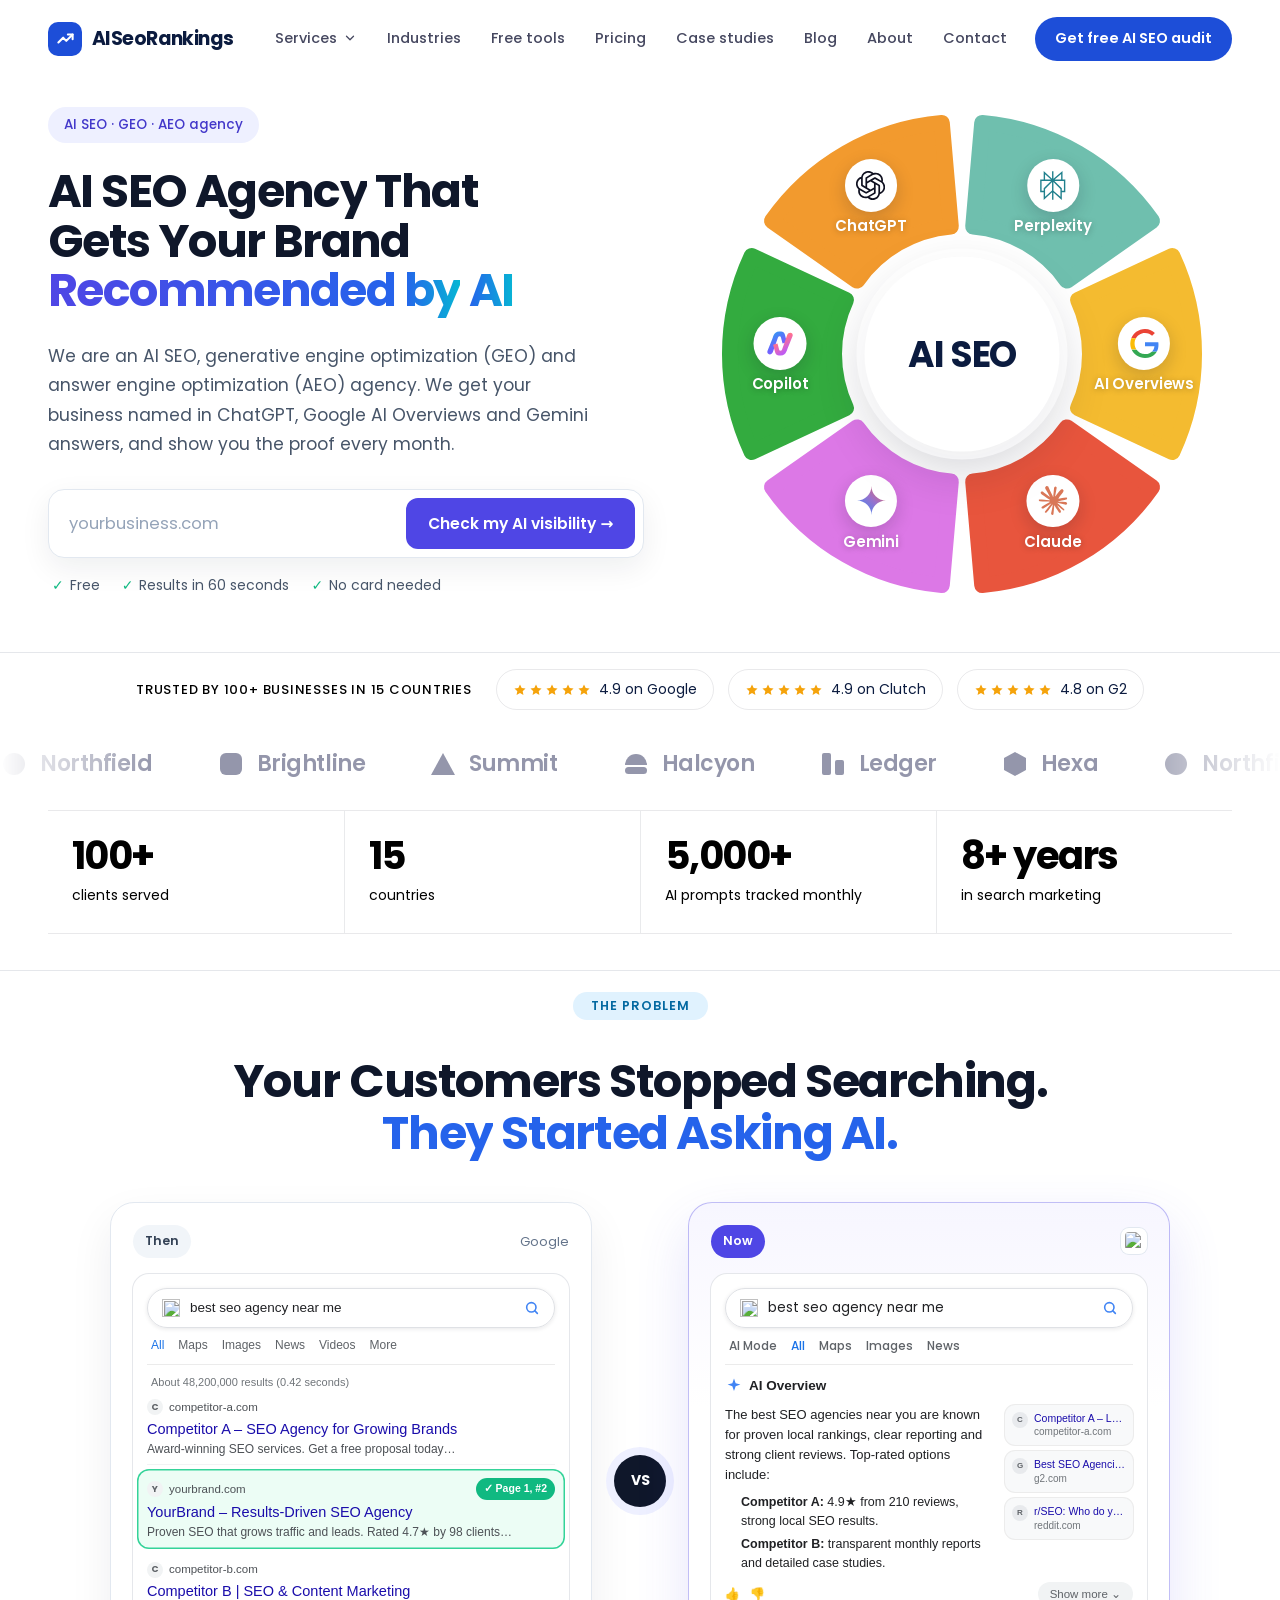
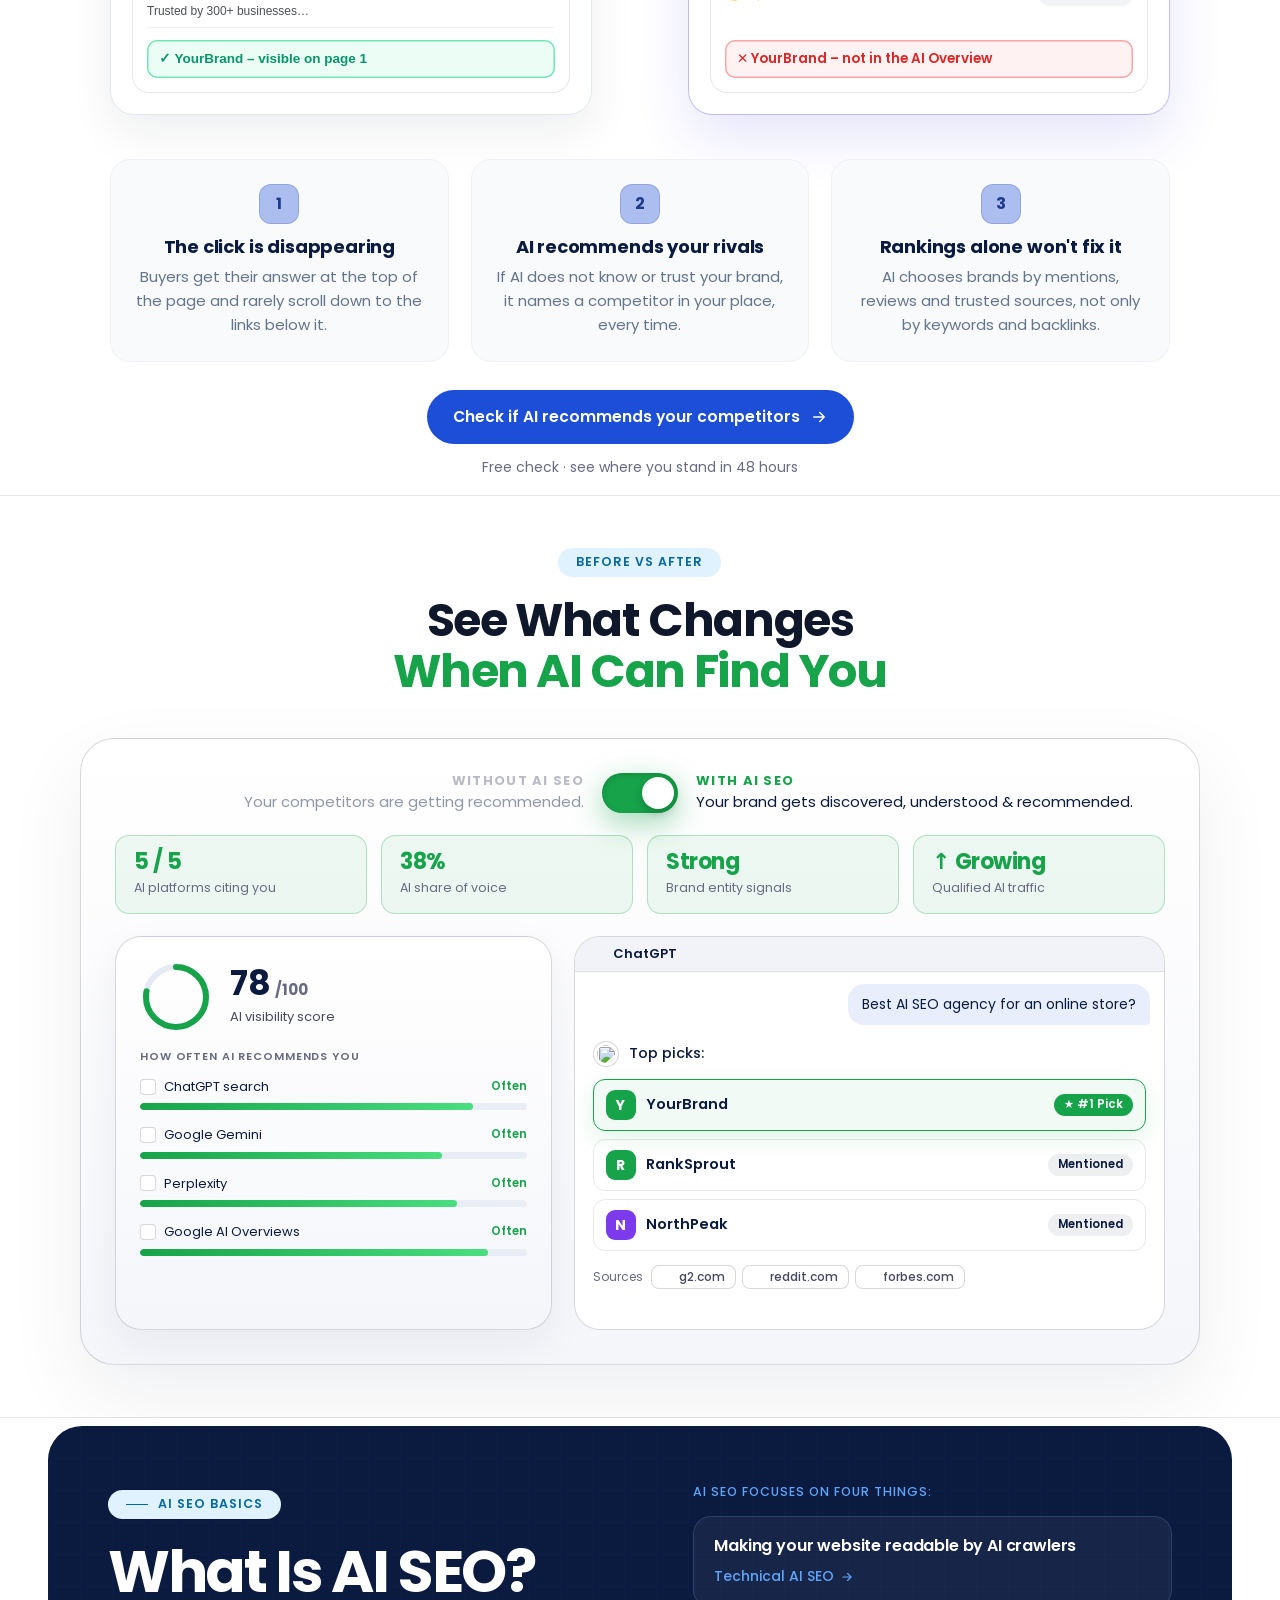
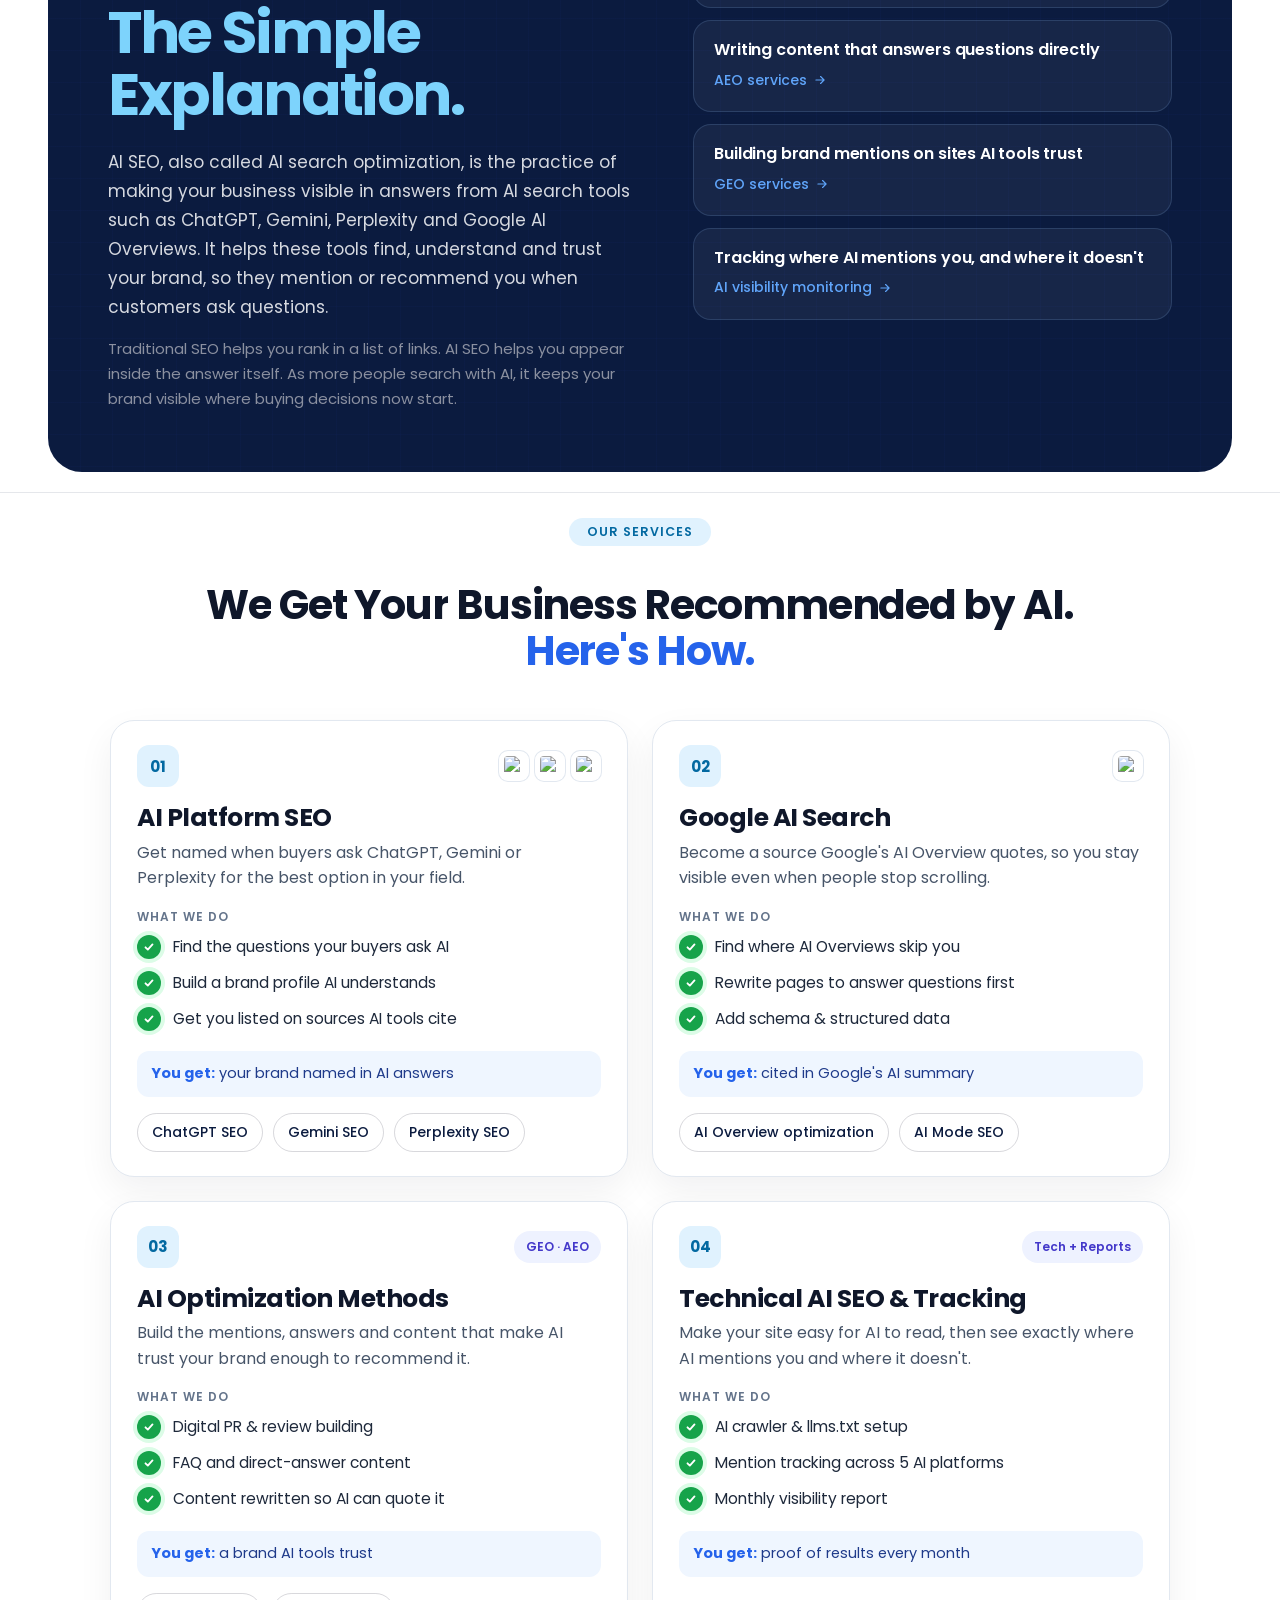
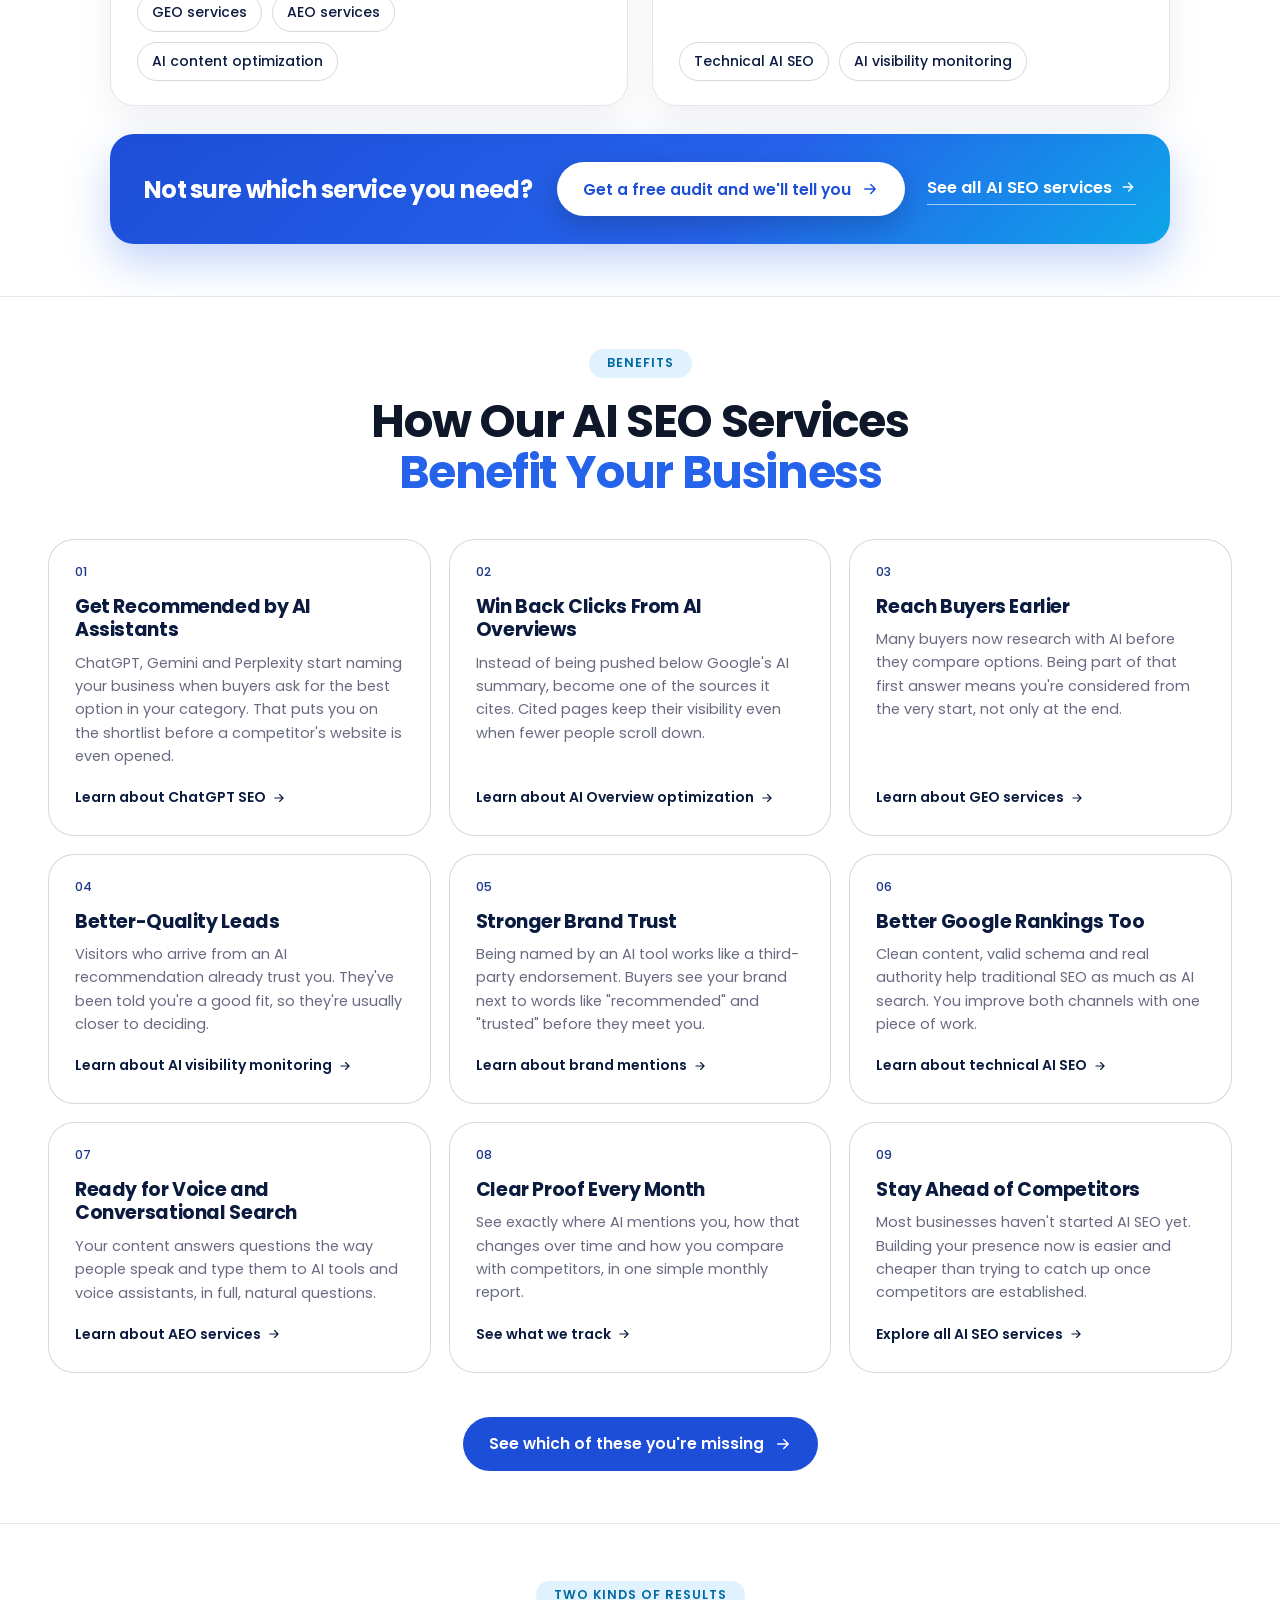
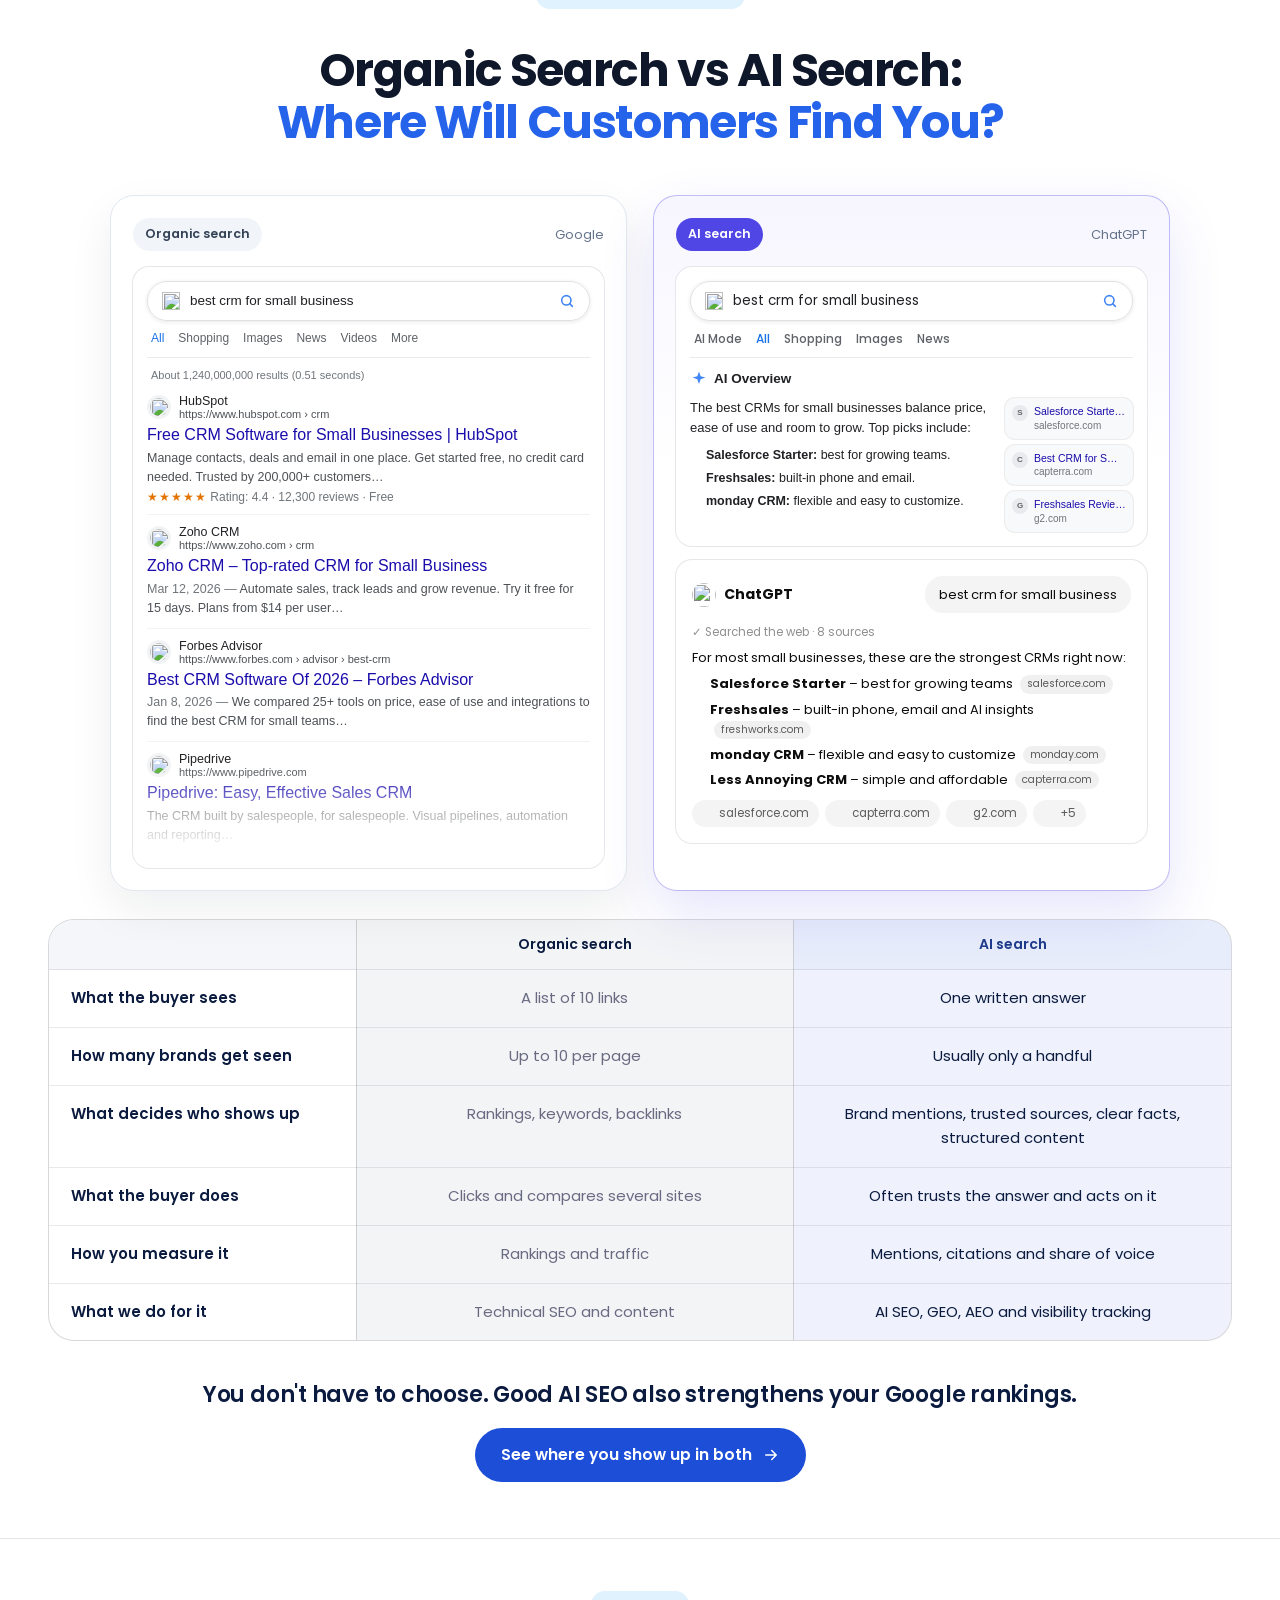
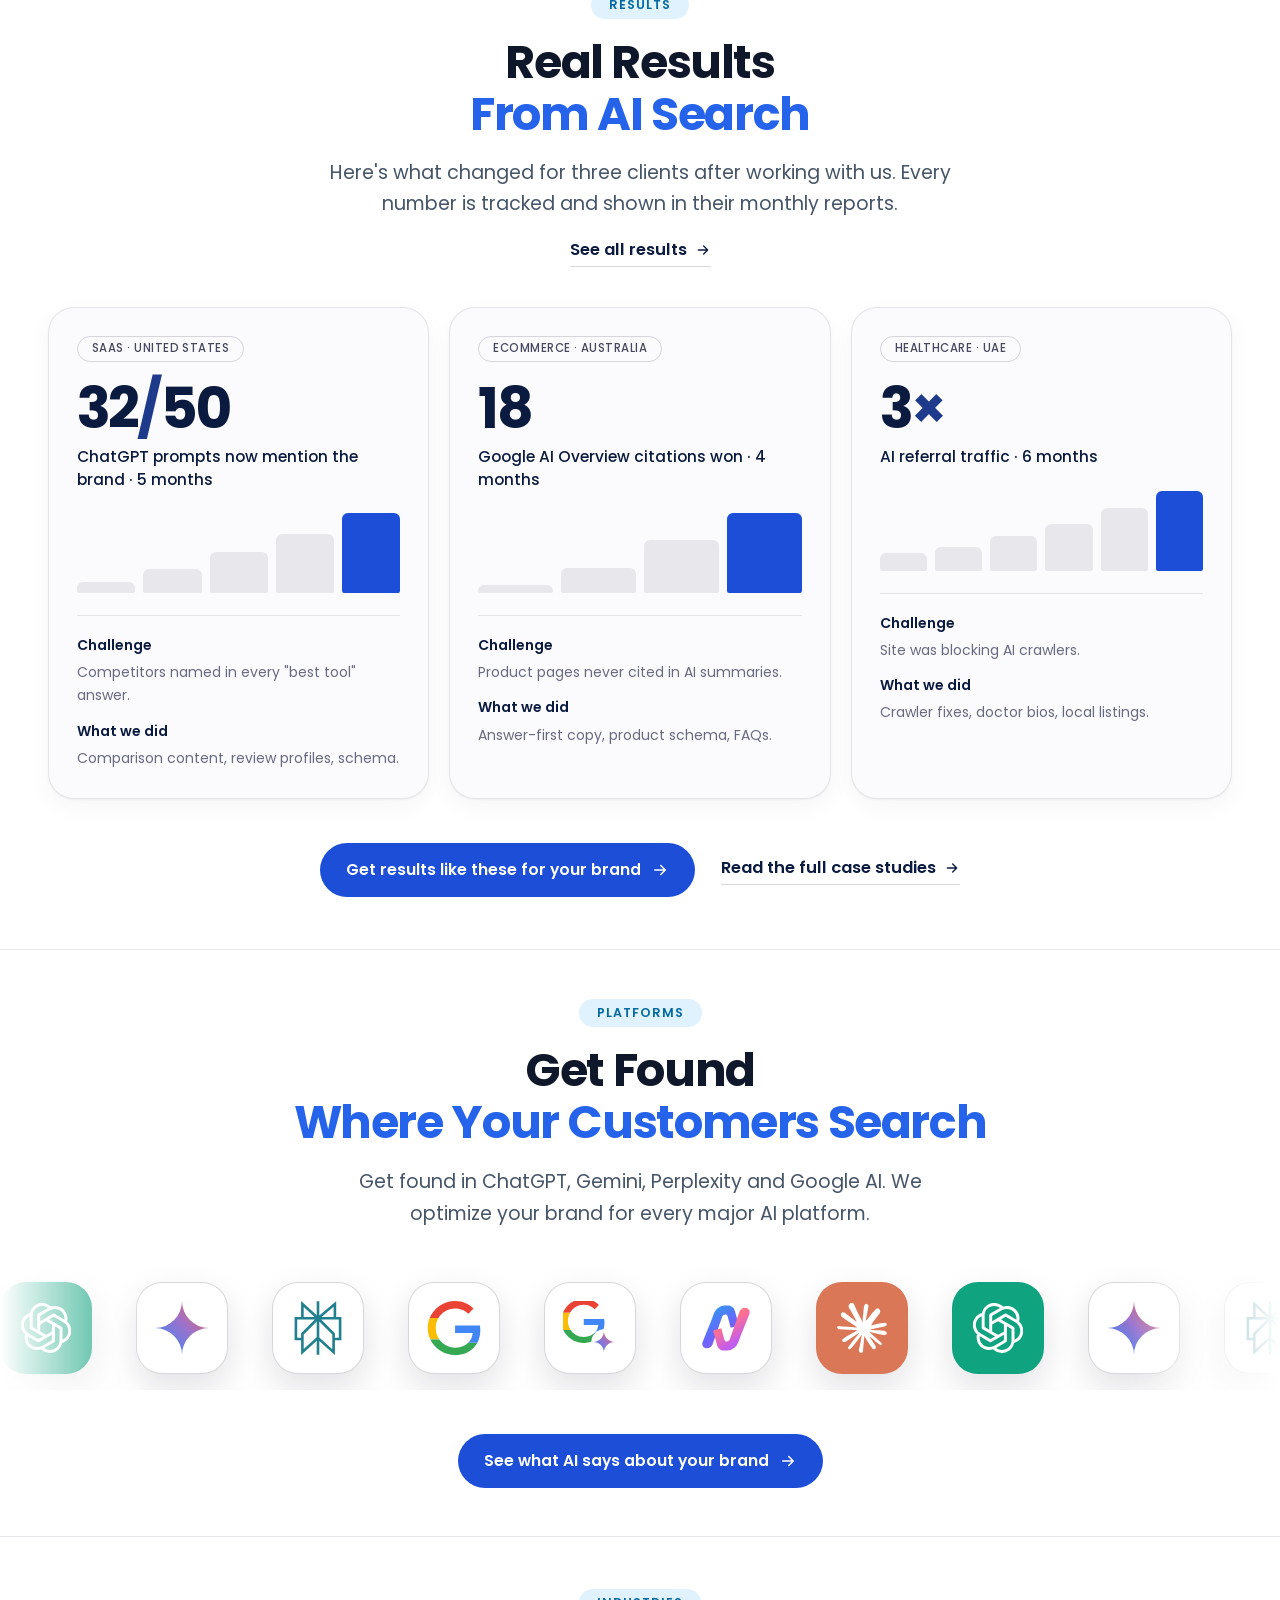
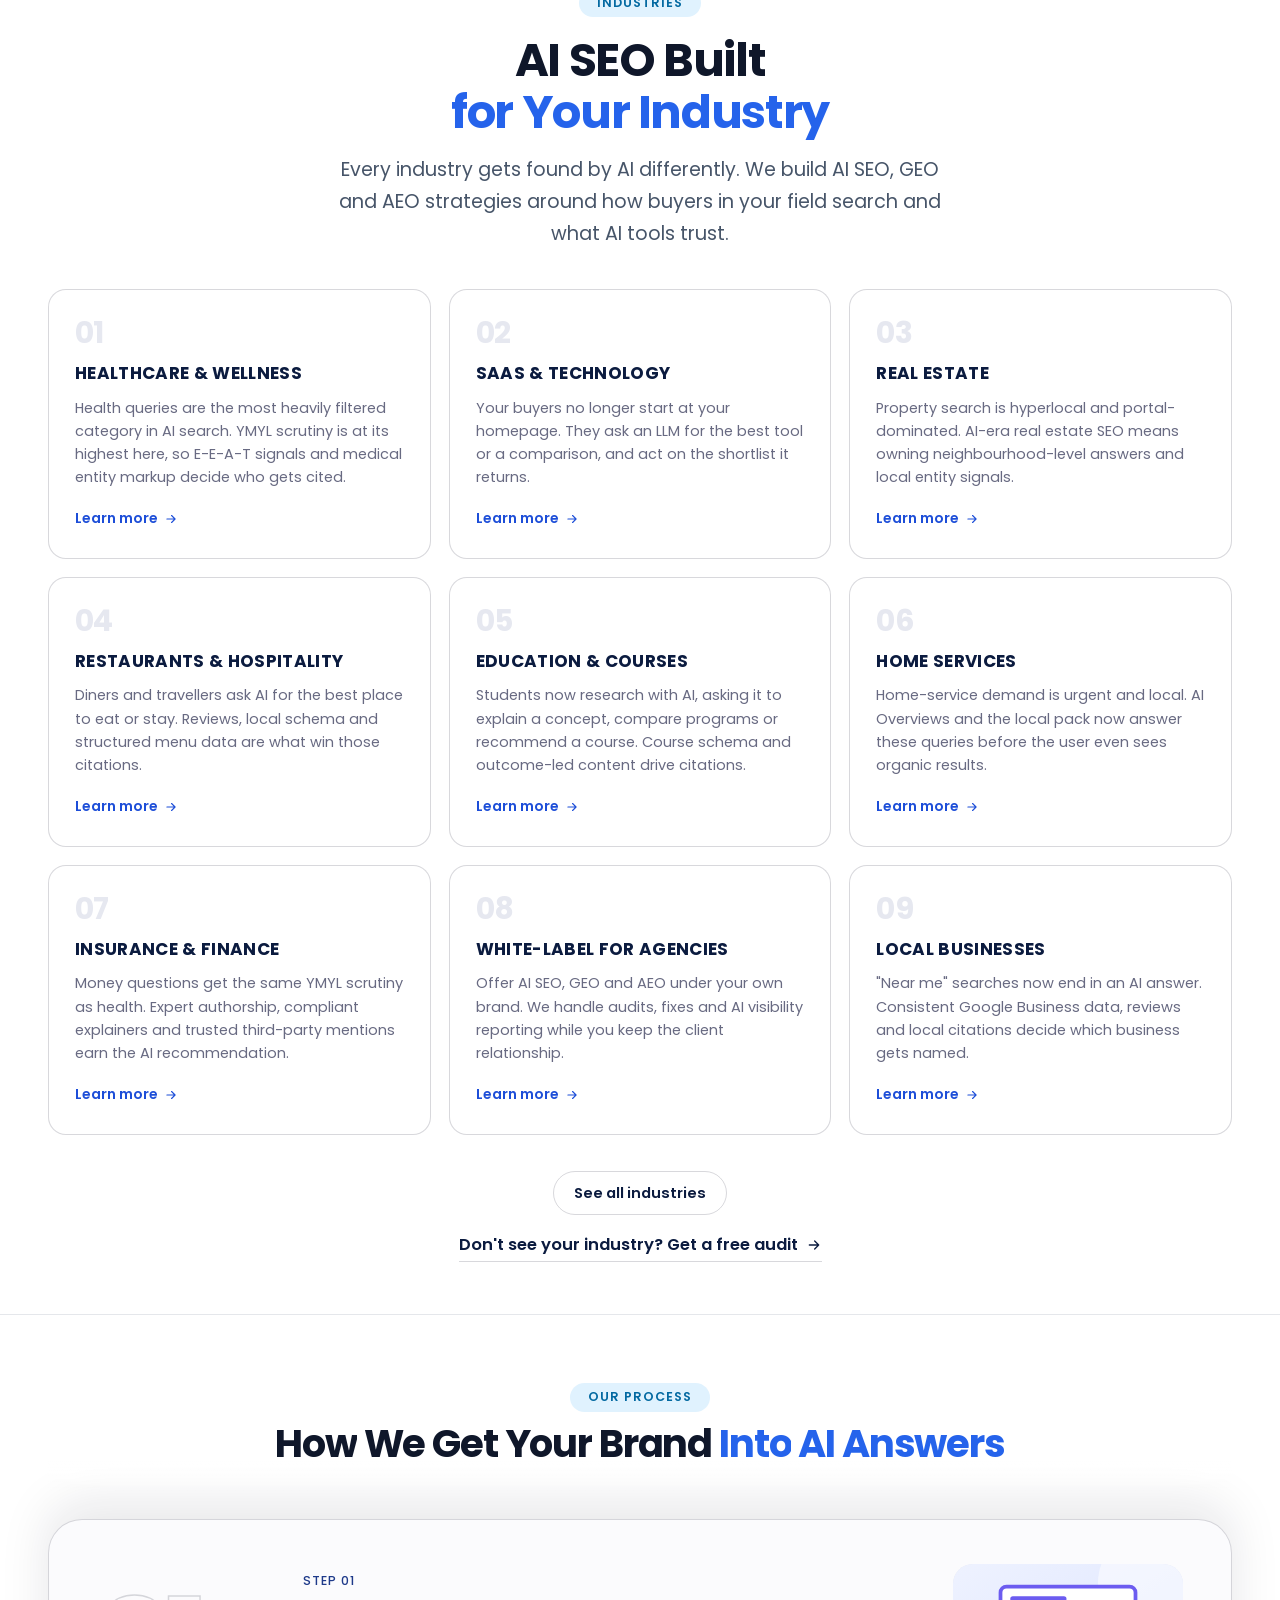
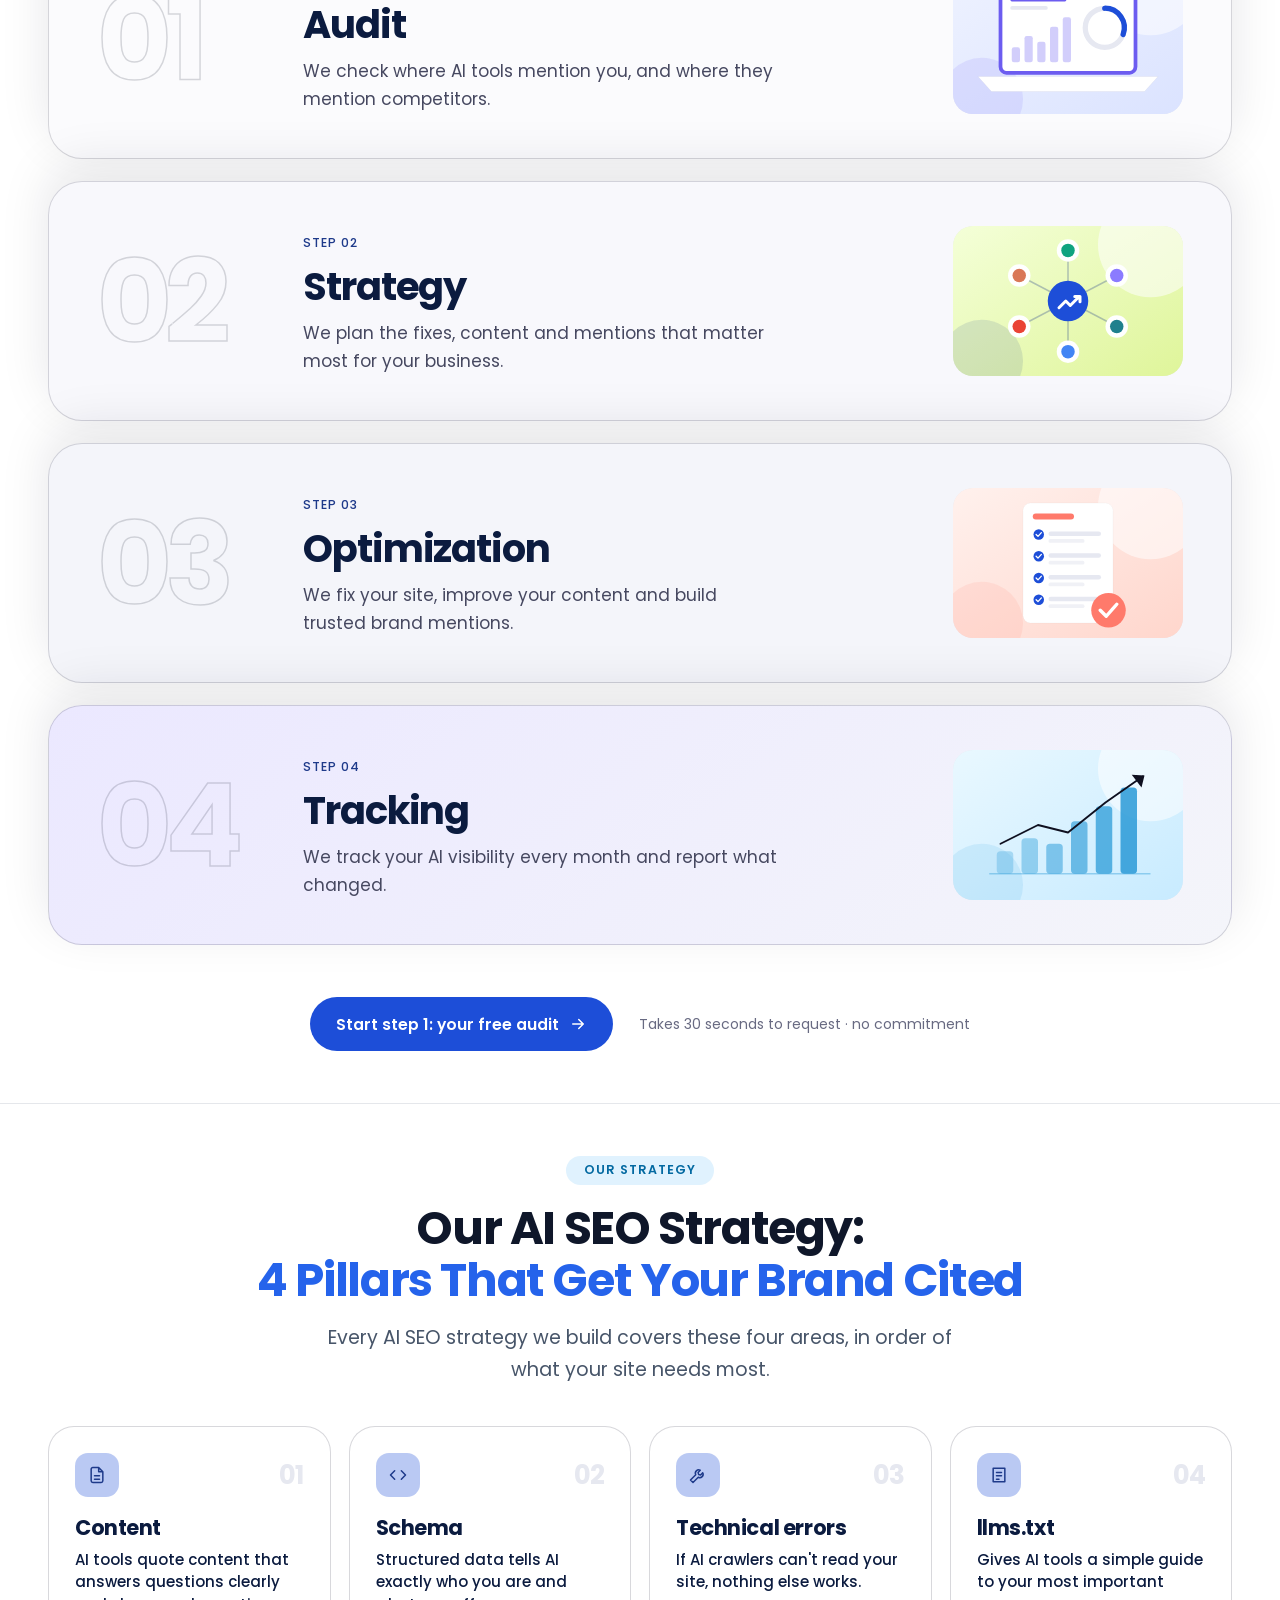
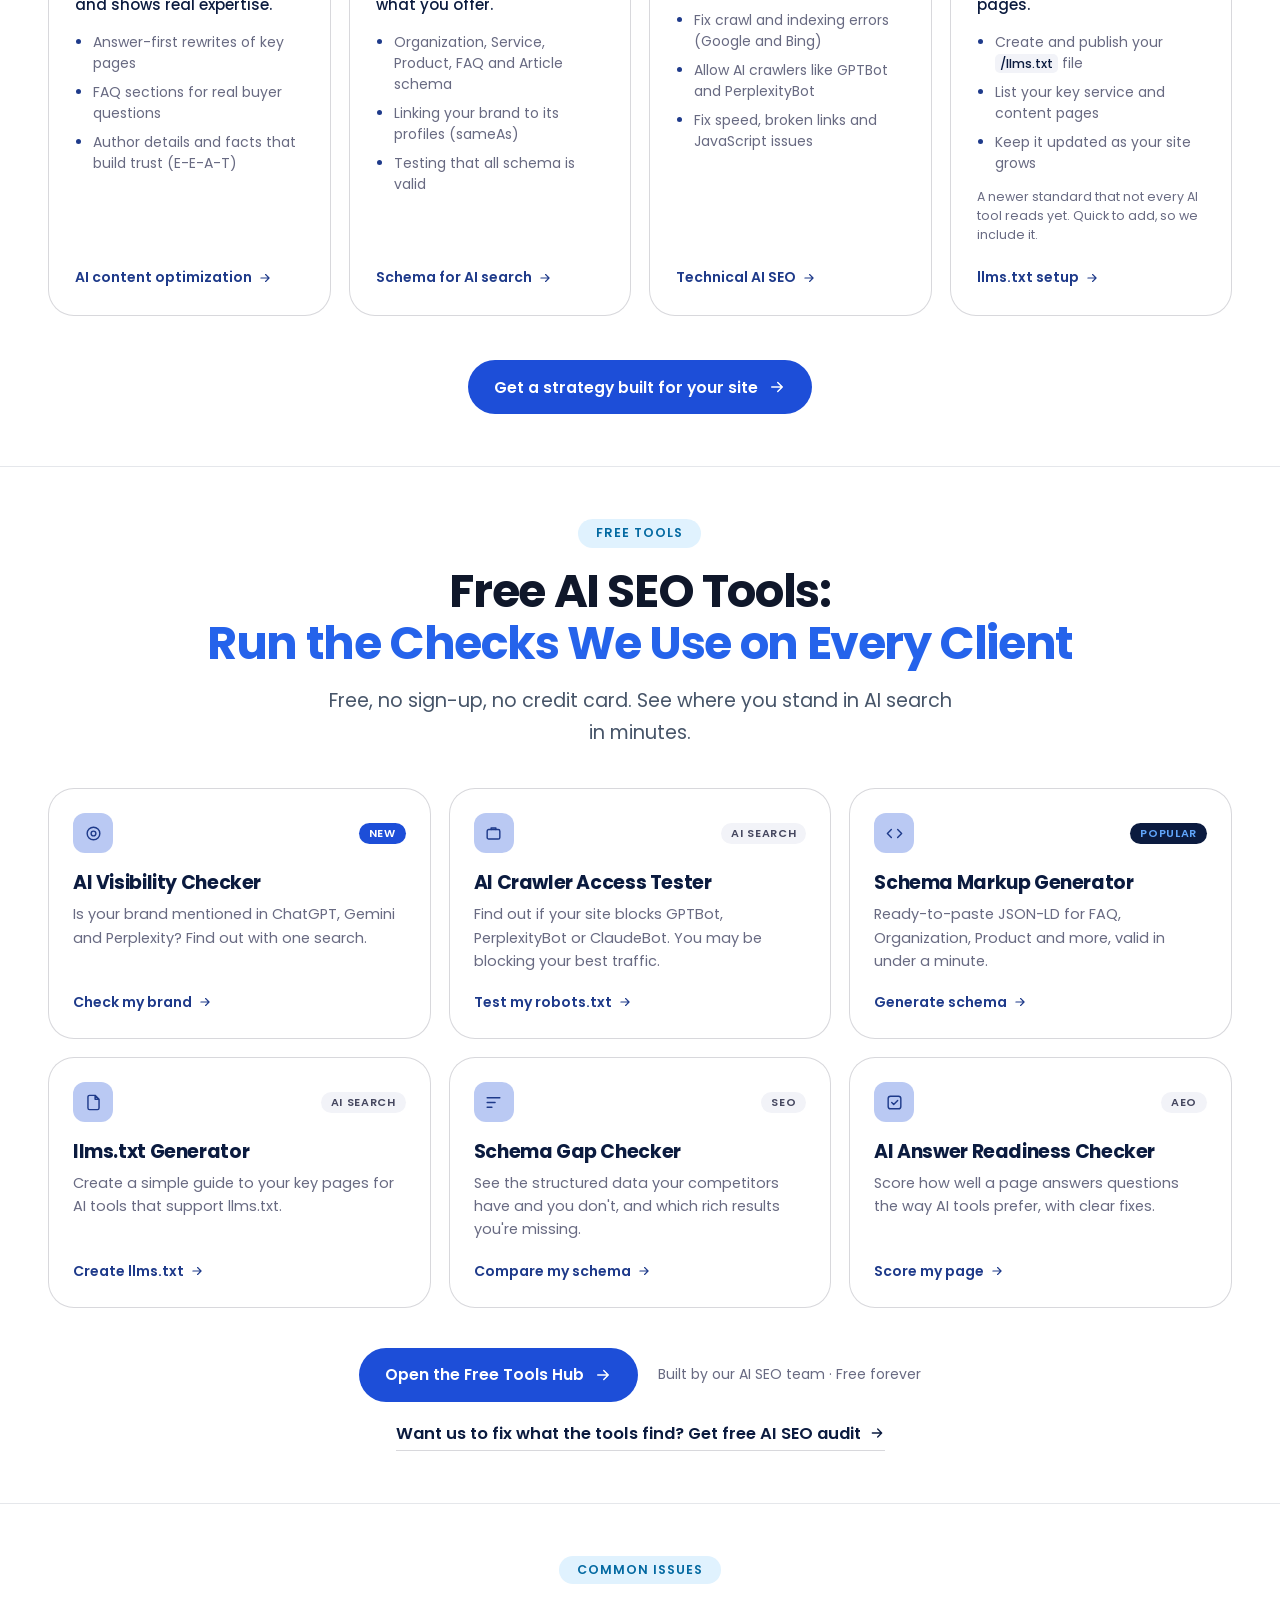
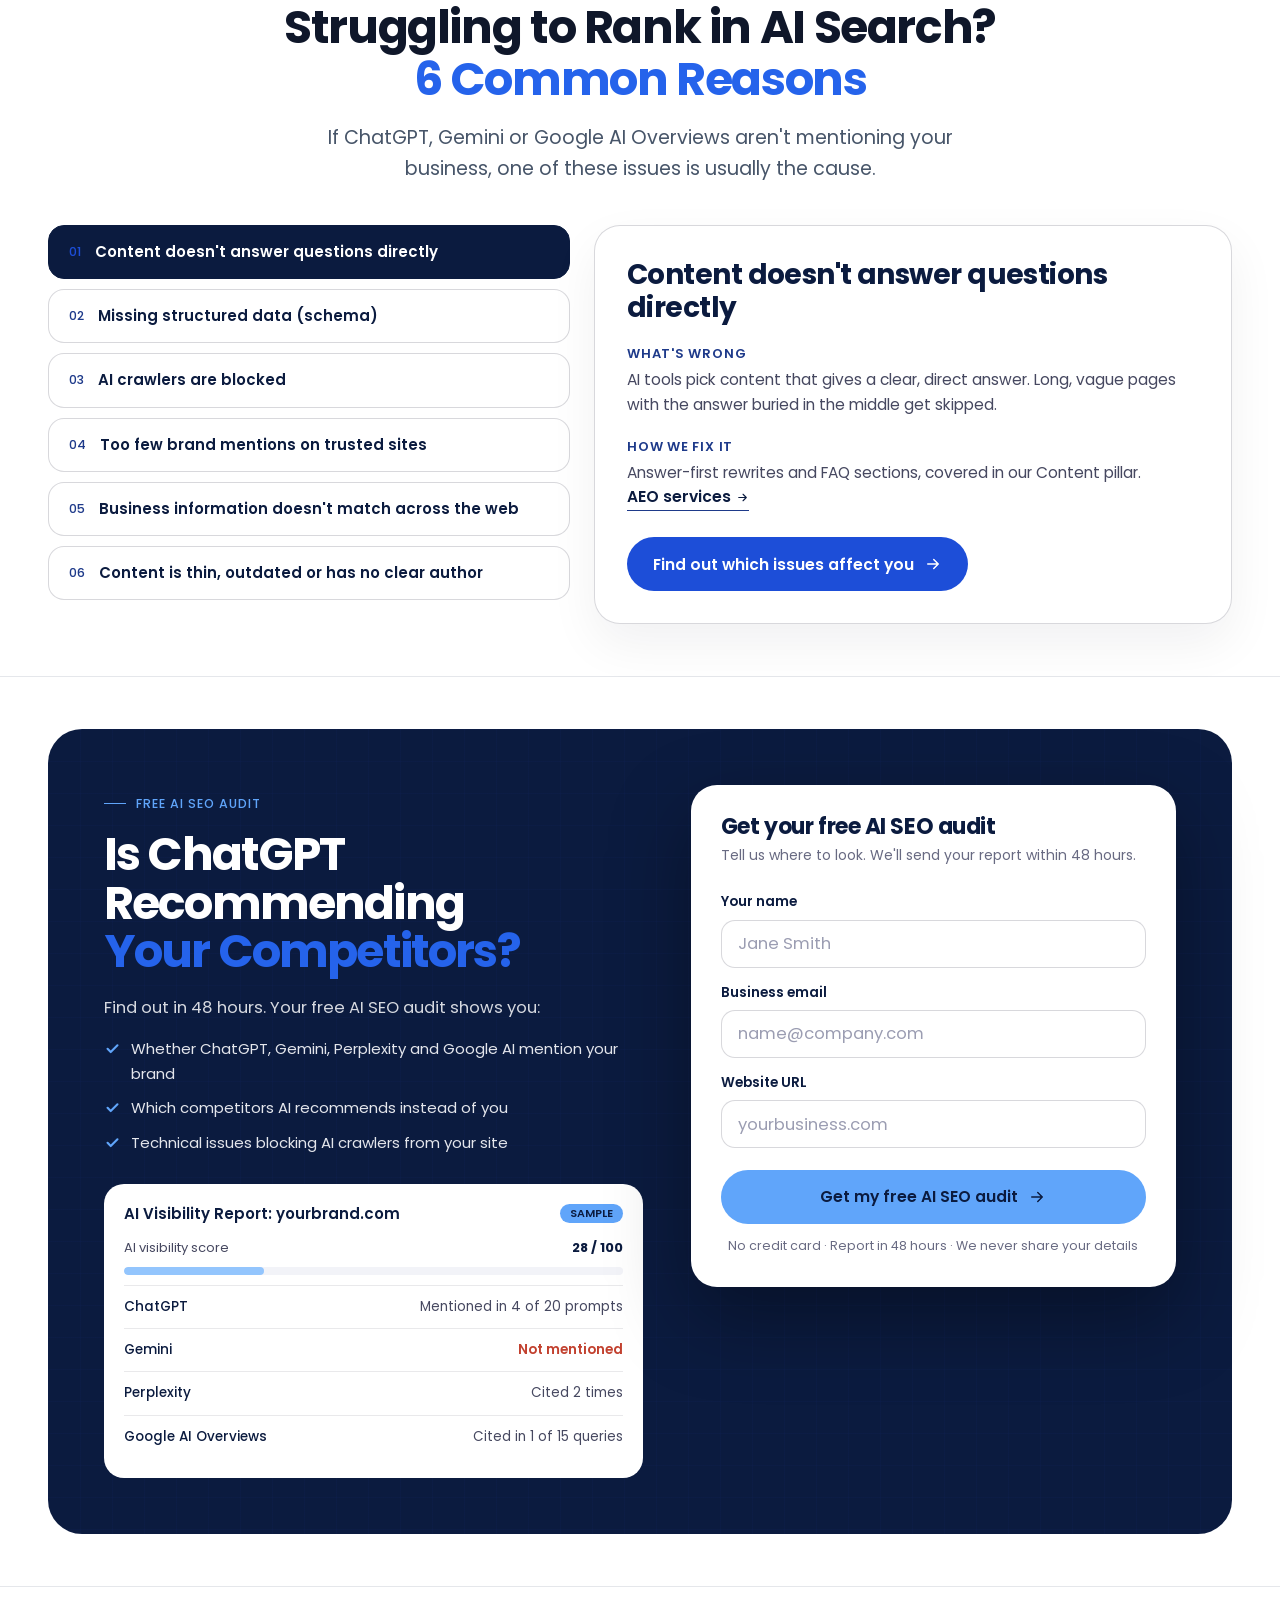
==== commit 10e48cc7: "working" ====
--- a/index.html
+++ b/index.html
@@ -528,10 +528,10 @@
       </div>
     </div>
 
-    <div class="ba" id="ba" data-r>
+    <div class="ba is-on" id="ba" data-r>
       <div class="ba__switch">
         <button type="button" class="ba__side ba__side--off" data-ba="off"><b>Without AI SEO</b><span>Your competitors are getting recommended.</span></button>
-        <button type="button" class="ba__toggle" role="switch" aria-checked="false" aria-label="Show results with AI SEO"><span class="ba__knob"></span></button>
+        <button type="button" class="ba__toggle" role="switch" aria-checked="true" aria-label="Show results without AI SEO"><span class="ba__knob"></span></button>
         <button type="button" class="ba__side ba__side--on" data-ba="on"><b>With AI SEO</b><span>Your brand gets discovered, understood &amp; recommended.</span></button>
       </div>
 
@@ -548,7 +548,7 @@
           <div class="ba__chrome"><img src="https://www.google.com/s2/favicons?domain=chatgpt.com&amp;sz=64" alt="" width="16" height="16" loading="lazy"><span>ChatGPT</span></div>
           <div class="ba__q">Best AI SEO agency for an online store?</div>
           <div class="ba__views">
-            <div class="ba__view ba__view--off" aria-hidden="false">
+            <div class="ba__view ba__view--off" aria-hidden="true">
               <div class="ba__bot"><img src="https://www.google.com/s2/favicons?domain=chatgpt.com&amp;sz=64" alt="" width="22" height="22" loading="lazy"><p>Top picks:</p></div>
               <ol class="ba__list">
                 <li><span class="ba__logo" style="--c:#16a34a">R</span><b>RankSprout</b><em class="ba__chip ba__chip--comp">✓ Recommended</em></li>
@@ -557,7 +557,7 @@
                 <li class="is-you"><span class="ba__logo" style="--c:#94a3b8">Y</span><b>YourBrand</b><em class="ba__chip ba__chip--miss">✕ Missing</em></li>
               </ol>
             </div>
-            <div class="ba__view ba__view--on" aria-hidden="true">
+            <div class="ba__view ba__view--on" aria-hidden="false">
               <div class="ba__bot"><img src="https://www.google.com/s2/favicons?domain=chatgpt.com&amp;sz=64" alt="" width="22" height="22" loading="lazy"><p>Top picks:</p></div>
               <ol class="ba__list">
                 <li class="is-top"><span class="ba__logo" style="--c:#16a34a">Y</span><b>YourBrand</b><em class="ba__chip ba__chip--top">★ #1 Pick</em></li>
@@ -694,29 +694,6 @@
     <div class="cta-line center" data-r>
       <a href="/free-ai-seo-audit/" class="btn btn-lime">See which of these you're missing <svg aria-hidden="true"><use href="#arrow"/></svg></a>
     </div>
-  </div>
-</section>
-
-<!-- ======================= 5. PLATFORMS ======================= -->
-<section class="platforms">
-  <div class="wrap platforms__head">
-    <span class="tag" data-r>Platforms</span>
-    <h2 class="h-lg words" data-words>Get Found <span class="h-acc">Where Your Customers Search</span></h2>
-    <p class="lead" data-r><span class="hl">Get found in ChatGPT</span>, Gemini, Perplexity and Google AI. We optimize your brand for every major AI platform.</p>
-  </div>
-  <div class="marquee plat-row">
-    <ul class="marquee__track" data-loop>
-      <li><a class="plat" href="/chatgpt-seo/" aria-label="ChatGPT" title="ChatGPT"><span class="pf pf-gpt"><svg role="img" aria-label="ChatGPT logo"><use href="#x-gpt"/></svg></span></a></li>
-      <li><a class="plat" href="/gemini-seo/" aria-label="Gemini" title="Gemini"><span class="pf pf-w"><svg role="img" aria-label="Gemini logo"><use href="#x-gem"/></svg></span></a></li>
-      <li><a class="plat" href="/perplexity-seo/" aria-label="Perplexity" title="Perplexity"><span class="pf pf-w"><svg role="img" aria-label="Perplexity logo"><use href="#x-ppx"/></svg></span></a></li>
-      <li><a class="plat" href="/ai-overview-optimization/" aria-label="Google AI Overviews" title="Google AI Overviews"><span class="pf pf-w"><svg role="img" aria-label="Google AI Overviews logo"><use href="#x-g"/></svg></span></a></li>
-      <li><a class="plat" href="/ai-mode-seo/" aria-label="Google AI Mode" title="Google AI Mode"><span class="pf pf-w"><svg role="img" aria-label="Google AI Mode logo"><use href="#x-gai"/></svg></span></a></li>
-      <li><a class="plat" href="/copilot-seo/" aria-label="Microsoft Copilot" title="Microsoft Copilot"><span class="pf pf-w"><svg role="img" aria-label="Microsoft Copilot logo"><use href="#x-cop"/></svg></span></a></li>
-      <li><a class="plat" href="/ai-seo-services/" aria-label="Claude" title="Claude"><span class="pf pf-cla"><svg role="img" aria-label="Claude logo"><use href="#x-cla"/></svg></span></a></li>
-    </ul>
-  </div>
-  <div class="wrap cta-line center" data-r>
-    <a href="/free-ai-seo-audit/" class="btn btn-lime">See what AI says about your brand <svg aria-hidden="true"><use href="#arrow"/></svg></a>
   </div>
 </section>
 
@@ -870,6 +847,29 @@
   </div>
 </section>
 
+<!-- ======================= 5. PLATFORMS ======================= -->
+<section class="platforms">
+  <div class="wrap platforms__head">
+    <span class="tag" data-r>Platforms</span>
+    <h2 class="h-lg words" data-words>Get Found <span class="h-acc">Where Your Customers Search</span></h2>
+    <p class="lead" data-r><span class="hl">Get found in ChatGPT</span>, Gemini, Perplexity and Google AI. We optimize your brand for every major AI platform.</p>
+  </div>
+  <div class="marquee plat-row">
+    <ul class="marquee__track" data-loop>
+      <li><a class="plat" href="/chatgpt-seo/" aria-label="ChatGPT" title="ChatGPT"><span class="pf pf-gpt"><svg role="img" aria-label="ChatGPT logo"><use href="#x-gpt"/></svg></span></a></li>
+      <li><a class="plat" href="/gemini-seo/" aria-label="Gemini" title="Gemini"><span class="pf pf-w"><svg role="img" aria-label="Gemini logo"><use href="#x-gem"/></svg></span></a></li>
+      <li><a class="plat" href="/perplexity-seo/" aria-label="Perplexity" title="Perplexity"><span class="pf pf-w"><svg role="img" aria-label="Perplexity logo"><use href="#x-ppx"/></svg></span></a></li>
+      <li><a class="plat" href="/ai-overview-optimization/" aria-label="Google AI Overviews" title="Google AI Overviews"><span class="pf pf-w"><svg role="img" aria-label="Google AI Overviews logo"><use href="#x-g"/></svg></span></a></li>
+      <li><a class="plat" href="/ai-mode-seo/" aria-label="Google AI Mode" title="Google AI Mode"><span class="pf pf-w"><svg role="img" aria-label="Google AI Mode logo"><use href="#x-gai"/></svg></span></a></li>
+      <li><a class="plat" href="/copilot-seo/" aria-label="Microsoft Copilot" title="Microsoft Copilot"><span class="pf pf-w"><svg role="img" aria-label="Microsoft Copilot logo"><use href="#x-cop"/></svg></span></a></li>
+      <li><a class="plat" href="/ai-seo-services/" aria-label="Claude" title="Claude"><span class="pf pf-cla"><svg role="img" aria-label="Claude logo"><use href="#x-cla"/></svg></span></a></li>
+    </ul>
+  </div>
+  <div class="wrap cta-line center" data-r>
+    <a href="/free-ai-seo-audit/" class="btn btn-lime">See what AI says about your brand <svg aria-hidden="true"><use href="#arrow"/></svg></a>
+  </div>
+</section>
+
 <!-- ======================= INDUSTRIES ======================= -->
 <section class="section" id="industries">
   <div class="wrap">
@@ -898,6 +898,32 @@
   </div>
 </section>
 
+<!-- ======================= 7. PROCESS ======================= -->
+<section class="section process" id="process">
+  <div class="wrap">
+    <div class="process__pin">
+    <div class="process__track">
+    <div class="sec-head">
+      <div>
+        <span class="tag" data-r>Our process</span>
+        <h2 class="h-lg words" data-words>How We Get Your Brand <span class="h-acc">Into AI Answers</span></h2>
+      </div>
+    </div>
+    </div>
+    <ol class="stack" aria-label="4-step AI SEO process from audit to tracking">
+      <li class="stack__card" style="--i:0"><span class="stack__num" aria-hidden="true">01</span><div><span class="stack__step">STEP 01</span><h3>Audit</h3><p>We check where AI tools mention you, and where they mention competitors.</p></div><span class="im stack__img" role="img" aria-label="Step illustration"><svg xmlns="http://www.w3.org/2000/svg" aria-hidden="true" width="100%" height="100%"><defs><linearGradient id="sg9" x1="0" y1="0" x2="1" y2="1"><stop offset="0" stop-color="#eef2ff"/><stop offset="1" stop-color="#dbe3ff"/></linearGradient></defs><rect width="100%" height="100%" fill="url(#sg9)"/><svg viewBox="0 0 600 400" preserveAspectRatio="xMidYMid meet" width="100%" height="100%"><circle cx="520" cy="50" r="140" fill="#fff" opacity=".55"/><circle cx="70" cy="360" r="110" fill="#6c5cf0" opacity=".12"/><rect x="120" y="60" width="360" height="230" rx="16" fill="#fff" stroke="#6c5cf0" stroke-width="10"/><rect x="146" y="86" width="150" height="14" rx="7" fill="#6c5cf0"/><rect x="146" y="112" width="100" height="10" rx="5" fill="#e6e8f1"/><rect x="150" y="222" width="22" height="40" rx="6" fill="#6c5cf0" opacity=".3"/><rect x="184" y="192" width="22" height="70" rx="6" fill="#6c5cf0" opacity=".3"/><rect x="218" y="207" width="22" height="55" rx="6" fill="#6c5cf0" opacity=".3"/><rect x="252" y="167" width="22" height="95" rx="6" fill="#6c5cf0" opacity=".3"/><rect x="286" y="142" width="22" height="120" rx="6" fill="#6c5cf0" opacity=".3"/><circle cx="398" cy="170" r="52" fill="none" stroke="#e6e8f1" stroke-width="14"/><path d="M398 118a52 52 0 0 1 49 70" fill="none" stroke="#1d4ed8" stroke-width="14" stroke-linecap="round"/><path d="M60 300h480l-36 40H96z" fill="#fff" stroke="rgba(15,18,40,.1)"/></svg></svg></span></li>
+      <li class="stack__card" style="--i:1"><span class="stack__num" aria-hidden="true">02</span><div><span class="stack__step">STEP 02</span><h3>Strategy</h3><p>We plan the fixes, content and mentions that matter most for your business.</p></div><span class="im stack__img" role="img" aria-label="Step illustration"><svg xmlns="http://www.w3.org/2000/svg" aria-hidden="true" width="100%" height="100%"><defs><linearGradient id="sg10" x1="0" y1="0" x2="1" y2="1"><stop offset="0" stop-color="#f4ffd8"/><stop offset="1" stop-color="#dff59a"/></linearGradient></defs><rect width="100%" height="100%" fill="url(#sg10)"/><svg viewBox="0 0 600 400" preserveAspectRatio="xMidYMid meet" width="100%" height="100%"><circle cx="520" cy="50" r="140" fill="#fff" opacity=".55"/><circle cx="70" cy="360" r="110" fill="#1e3a8a" opacity=".12"/><line x1="300" y1="200" x2="300" y2="65" stroke="#1e3a8a" stroke-width="4" opacity=".3"/><line x1="300" y1="200" x2="430" y2="132" stroke="#1e3a8a" stroke-width="4" opacity=".3"/><line x1="300" y1="200" x2="430" y2="268" stroke="#1e3a8a" stroke-width="4" opacity=".3"/><line x1="300" y1="200" x2="300" y2="335" stroke="#1e3a8a" stroke-width="4" opacity=".3"/><line x1="300" y1="200" x2="170" y2="268" stroke="#1e3a8a" stroke-width="4" opacity=".3"/><line x1="300" y1="200" x2="170" y2="132" stroke="#1e3a8a" stroke-width="4" opacity=".3"/><circle cx="300" cy="65" r="30" fill="#fff"/><circle cx="300" cy="65" r="18" fill="#10a37f"/><circle cx="430" cy="132" r="30" fill="#fff"/><circle cx="430" cy="132" r="18" fill="#8b7bff"/><circle cx="430" cy="268" r="30" fill="#fff"/><circle cx="430" cy="268" r="18" fill="#20808d"/><circle cx="300" cy="335" r="30" fill="#fff"/><circle cx="300" cy="335" r="18" fill="#4285f4"/><circle cx="170" cy="268" r="30" fill="#fff"/><circle cx="170" cy="268" r="18" fill="#ea4335"/><circle cx="170" cy="132" r="30" fill="#fff"/><circle cx="170" cy="132" r="18" fill="#d97757"/><circle cx="300" cy="200" r="54" fill="#1d4ed8"/><path d="M276 218l18-18 12 12 24-24M318 188h14v14" fill="none" stroke="#ffffff" stroke-width="8" stroke-linecap="round" stroke-linejoin="round"/></svg></svg></span></li>
+      <li class="stack__card" style="--i:2"><span class="stack__num" aria-hidden="true">03</span><div><span class="stack__step">STEP 03</span><h3>Optimization</h3><p>We fix your site, improve your content and build trusted brand mentions.</p></div><span class="im stack__img" role="img" aria-label="Step illustration"><svg xmlns="http://www.w3.org/2000/svg" aria-hidden="true" width="100%" height="100%"><defs><linearGradient id="sg11" x1="0" y1="0" x2="1" y2="1"><stop offset="0" stop-color="#fff1ed"/><stop offset="1" stop-color="#ffd6cc"/></linearGradient></defs><rect width="100%" height="100%" fill="url(#sg11)"/><svg viewBox="0 0 600 400" preserveAspectRatio="xMidYMid meet" width="100%" height="100%"><circle cx="520" cy="50" r="140" fill="#fff" opacity=".55"/><circle cx="70" cy="360" r="110" fill="#ff7a6b" opacity=".12"/><rect x="180" y="40" width="240" height="320" rx="20" fill="#fff" stroke="rgba(15,18,40,.08)"/><rect x="206" y="68" width="110" height="16" rx="8" fill="#ff7a6b"/><circle cx="222" cy="124" r="14" fill="#1d4ed8"/><path d="M215 124l5 5 9-10" fill="none" stroke="#ffffff" stroke-width="3.5" stroke-linecap="round" stroke-linejoin="round"/><rect x="248" y="116" width="140" height="12" rx="6" fill="#e6e8f1"/><rect x="248" y="136" width="96" height="10" rx="5" fill="#e6e8f1" opacity=".6"/><circle cx="222" cy="182" r="14" fill="#1d4ed8"/><path d="M215 182l5 5 9-10" fill="none" stroke="#ffffff" stroke-width="3.5" stroke-linecap="round" stroke-linejoin="round"/><rect x="248" y="174" width="140" height="12" rx="6" fill="#e6e8f1"/><rect x="248" y="194" width="96" height="10" rx="5" fill="#e6e8f1" opacity=".6"/><circle cx="222" cy="240" r="14" fill="#1d4ed8"/><path d="M215 240l5 5 9-10" fill="none" stroke="#ffffff" stroke-width="3.5" stroke-linecap="round" stroke-linejoin="round"/><rect x="248" y="232" width="140" height="12" rx="6" fill="#e6e8f1"/><rect x="248" y="252" width="96" height="10" rx="5" fill="#e6e8f1" opacity=".6"/><circle cx="222" cy="298" r="14" fill="#1d4ed8"/><path d="M215 298l5 5 9-10" fill="none" stroke="#ffffff" stroke-width="3.5" stroke-linecap="round" stroke-linejoin="round"/><rect x="248" y="290" width="140" height="12" rx="6" fill="#e6e8f1"/><rect x="248" y="310" width="96" height="10" rx="5" fill="#e6e8f1" opacity=".6"/><circle cx="408" cy="326" r="46" fill="#ff7a6b"/><path d="M386 326l16 16 28-32" fill="none" stroke="#fff" stroke-width="9" stroke-linecap="round" stroke-linejoin="round"/></svg></svg></span></li>
+      <li class="stack__card" style="--i:3"><span class="stack__num" aria-hidden="true">04</span><div><span class="stack__step">STEP 04</span><h3>Tracking</h3><p>We track your AI visibility every month and report what changed.</p></div><span class="im stack__img" role="img" aria-label="Step illustration"><svg xmlns="http://www.w3.org/2000/svg" aria-hidden="true" width="100%" height="100%"><defs><linearGradient id="sg12" x1="0" y1="0" x2="1" y2="1"><stop offset="0" stop-color="#e9f8ff"/><stop offset="1" stop-color="#c8ebff"/></linearGradient></defs><rect width="100%" height="100%" fill="url(#sg12)"/><svg viewBox="0 0 600 400" preserveAspectRatio="xMidYMid meet" width="100%" height="100%"><circle cx="520" cy="50" r="140" fill="#fff" opacity=".55"/><circle cx="70" cy="360" r="110" fill="#2b9bd8" opacity=".12"/><line x1="90" y1="330" x2="520" y2="330" stroke="#2b9bd8" stroke-width="4" opacity=".4"/><rect x="110" y="270" width="44" height="60" rx="10" fill="#2b9bd8" opacity="0.30"/><rect x="176" y="235" width="44" height="95" rx="10" fill="#2b9bd8" opacity="0.41"/><rect x="242" y="250" width="44" height="80" rx="10" fill="#2b9bd8" opacity="0.52"/><rect x="308" y="190" width="44" height="140" rx="10" fill="#2b9bd8" opacity="0.63"/><rect x="374" y="150" width="44" height="180" rx="10" fill="#2b9bd8" opacity="0.74"/><rect x="440" y="100" width="44" height="230" rx="10" fill="#2b9bd8" opacity="0.85"/><path d="M120 250L220 200L300 220L400 140L500 70" fill="none" stroke="#0f1020" stroke-width="5" stroke-linecap="round" stroke-linejoin="round"/><path d="M470 66l34 2-8 32z" fill="#0f1020"/><circle cx="500" cy="70" r="0" fill="#1d4ed8"/></svg></svg></span></li>
+    </ol>
+    </div>
+    <div class="cta-line center" data-r>
+      <a href="/free-ai-seo-audit/" class="btn btn-lime">Start step 1: your free audit <svg aria-hidden="true"><use href="#arrow"/></svg></a>
+      <span class="small">Takes 30 seconds to request · no commitment</span>
+    </div>
+  </div>
+</section>
+
 <!-- ======================= STRATEGY PILLARS ======================= -->
 <section class="section" id="strategy">
   <div class="wrap">
@@ -941,32 +967,6 @@
     </div>
     <div class="cta-line center" data-r>
       <a href="/free-ai-seo-audit/" class="btn btn-lime">Get a strategy built for your site <svg aria-hidden="true"><use href="#arrow"/></svg></a>
-    </div>
-  </div>
-</section>
-
-<!-- ======================= 7. PROCESS ======================= -->
-<section class="section process" id="process">
-  <div class="wrap">
-    <div class="process__pin">
-    <div class="process__track">
-    <div class="sec-head">
-      <div>
-        <span class="tag" data-r>Our process</span>
-        <h2 class="h-lg words" data-words>How We Get Your Brand <span class="h-acc">Into AI Answers</span></h2>
-      </div>
-    </div>
-    </div>
-    <ol class="stack" aria-label="4-step AI SEO process from audit to tracking">
-      <li class="stack__card" style="--i:0"><span class="stack__num" aria-hidden="true">01</span><div><span class="stack__step">STEP 01</span><h3>Audit</h3><p>We check where AI tools mention you, and where they mention competitors.</p></div><span class="im stack__img" role="img" aria-label="Step illustration"><svg xmlns="http://www.w3.org/2000/svg" aria-hidden="true" width="100%" height="100%"><defs><linearGradient id="sg9" x1="0" y1="0" x2="1" y2="1"><stop offset="0" stop-color="#eef2ff"/><stop offset="1" stop-color="#dbe3ff"/></linearGradient></defs><rect width="100%" height="100%" fill="url(#sg9)"/><svg viewBox="0 0 600 400" preserveAspectRatio="xMidYMid meet" width="100%" height="100%"><circle cx="520" cy="50" r="140" fill="#fff" opacity=".55"/><circle cx="70" cy="360" r="110" fill="#6c5cf0" opacity=".12"/><rect x="120" y="60" width="360" height="230" rx="16" fill="#fff" stroke="#6c5cf0" stroke-width="10"/><rect x="146" y="86" width="150" height="14" rx="7" fill="#6c5cf0"/><rect x="146" y="112" width="100" height="10" rx="5" fill="#e6e8f1"/><rect x="150" y="222" width="22" height="40" rx="6" fill="#6c5cf0" opacity=".3"/><rect x="184" y="192" width="22" height="70" rx="6" fill="#6c5cf0" opacity=".3"/><rect x="218" y="207" width="22" height="55" rx="6" fill="#6c5cf0" opacity=".3"/><rect x="252" y="167" width="22" height="95" rx="6" fill="#6c5cf0" opacity=".3"/><rect x="286" y="142" width="22" height="120" rx="6" fill="#6c5cf0" opacity=".3"/><circle cx="398" cy="170" r="52" fill="none" stroke="#e6e8f1" stroke-width="14"/><path d="M398 118a52 52 0 0 1 49 70" fill="none" stroke="#1d4ed8" stroke-width="14" stroke-linecap="round"/><path d="M60 300h480l-36 40H96z" fill="#fff" stroke="rgba(15,18,40,.1)"/></svg></svg></span></li>
-      <li class="stack__card" style="--i:1"><span class="stack__num" aria-hidden="true">02</span><div><span class="stack__step">STEP 02</span><h3>Strategy</h3><p>We plan the fixes, content and mentions that matter most for your business.</p></div><span class="im stack__img" role="img" aria-label="Step illustration"><svg xmlns="http://www.w3.org/2000/svg" aria-hidden="true" width="100%" height="100%"><defs><linearGradient id="sg10" x1="0" y1="0" x2="1" y2="1"><stop offset="0" stop-color="#f4ffd8"/><stop offset="1" stop-color="#dff59a"/></linearGradient></defs><rect width="100%" height="100%" fill="url(#sg10)"/><svg viewBox="0 0 600 400" preserveAspectRatio="xMidYMid meet" width="100%" height="100%"><circle cx="520" cy="50" r="140" fill="#fff" opacity=".55"/><circle cx="70" cy="360" r="110" fill="#1e3a8a" opacity=".12"/><line x1="300" y1="200" x2="300" y2="65" stroke="#1e3a8a" stroke-width="4" opacity=".3"/><line x1="300" y1="200" x2="430" y2="132" stroke="#1e3a8a" stroke-width="4" opacity=".3"/><line x1="300" y1="200" x2="430" y2="268" stroke="#1e3a8a" stroke-width="4" opacity=".3"/><line x1="300" y1="200" x2="300" y2="335" stroke="#1e3a8a" stroke-width="4" opacity=".3"/><line x1="300" y1="200" x2="170" y2="268" stroke="#1e3a8a" stroke-width="4" opacity=".3"/><line x1="300" y1="200" x2="170" y2="132" stroke="#1e3a8a" stroke-width="4" opacity=".3"/><circle cx="300" cy="65" r="30" fill="#fff"/><circle cx="300" cy="65" r="18" fill="#10a37f"/><circle cx="430" cy="132" r="30" fill="#fff"/><circle cx="430" cy="132" r="18" fill="#8b7bff"/><circle cx="430" cy="268" r="30" fill="#fff"/><circle cx="430" cy="268" r="18" fill="#20808d"/><circle cx="300" cy="335" r="30" fill="#fff"/><circle cx="300" cy="335" r="18" fill="#4285f4"/><circle cx="170" cy="268" r="30" fill="#fff"/><circle cx="170" cy="268" r="18" fill="#ea4335"/><circle cx="170" cy="132" r="30" fill="#fff"/><circle cx="170" cy="132" r="18" fill="#d97757"/><circle cx="300" cy="200" r="54" fill="#1d4ed8"/><path d="M276 218l18-18 12 12 24-24M318 188h14v14" fill="none" stroke="#ffffff" stroke-width="8" stroke-linecap="round" stroke-linejoin="round"/></svg></svg></span></li>
-      <li class="stack__card" style="--i:2"><span class="stack__num" aria-hidden="true">03</span><div><span class="stack__step">STEP 03</span><h3>Optimization</h3><p>We fix your site, improve your content and build trusted brand mentions.</p></div><span class="im stack__img" role="img" aria-label="Step illustration"><svg xmlns="http://www.w3.org/2000/svg" aria-hidden="true" width="100%" height="100%"><defs><linearGradient id="sg11" x1="0" y1="0" x2="1" y2="1"><stop offset="0" stop-color="#fff1ed"/><stop offset="1" stop-color="#ffd6cc"/></linearGradient></defs><rect width="100%" height="100%" fill="url(#sg11)"/><svg viewBox="0 0 600 400" preserveAspectRatio="xMidYMid meet" width="100%" height="100%"><circle cx="520" cy="50" r="140" fill="#fff" opacity=".55"/><circle cx="70" cy="360" r="110" fill="#ff7a6b" opacity=".12"/><rect x="180" y="40" width="240" height="320" rx="20" fill="#fff" stroke="rgba(15,18,40,.08)"/><rect x="206" y="68" width="110" height="16" rx="8" fill="#ff7a6b"/><circle cx="222" cy="124" r="14" fill="#1d4ed8"/><path d="M215 124l5 5 9-10" fill="none" stroke="#ffffff" stroke-width="3.5" stroke-linecap="round" stroke-linejoin="round"/><rect x="248" y="116" width="140" height="12" rx="6" fill="#e6e8f1"/><rect x="248" y="136" width="96" height="10" rx="5" fill="#e6e8f1" opacity=".6"/><circle cx="222" cy="182" r="14" fill="#1d4ed8"/><path d="M215 182l5 5 9-10" fill="none" stroke="#ffffff" stroke-width="3.5" stroke-linecap="round" stroke-linejoin="round"/><rect x="248" y="174" width="140" height="12" rx="6" fill="#e6e8f1"/><rect x="248" y="194" width="96" height="10" rx="5" fill="#e6e8f1" opacity=".6"/><circle cx="222" cy="240" r="14" fill="#1d4ed8"/><path d="M215 240l5 5 9-10" fill="none" stroke="#ffffff" stroke-width="3.5" stroke-linecap="round" stroke-linejoin="round"/><rect x="248" y="232" width="140" height="12" rx="6" fill="#e6e8f1"/><rect x="248" y="252" width="96" height="10" rx="5" fill="#e6e8f1" opacity=".6"/><circle cx="222" cy="298" r="14" fill="#1d4ed8"/><path d="M215 298l5 5 9-10" fill="none" stroke="#ffffff" stroke-width="3.5" stroke-linecap="round" stroke-linejoin="round"/><rect x="248" y="290" width="140" height="12" rx="6" fill="#e6e8f1"/><rect x="248" y="310" width="96" height="10" rx="5" fill="#e6e8f1" opacity=".6"/><circle cx="408" cy="326" r="46" fill="#ff7a6b"/><path d="M386 326l16 16 28-32" fill="none" stroke="#fff" stroke-width="9" stroke-linecap="round" stroke-linejoin="round"/></svg></svg></span></li>
-      <li class="stack__card" style="--i:3"><span class="stack__num" aria-hidden="true">04</span><div><span class="stack__step">STEP 04</span><h3>Tracking</h3><p>We track your AI visibility every month and report what changed.</p></div><span class="im stack__img" role="img" aria-label="Step illustration"><svg xmlns="http://www.w3.org/2000/svg" aria-hidden="true" width="100%" height="100%"><defs><linearGradient id="sg12" x1="0" y1="0" x2="1" y2="1"><stop offset="0" stop-color="#e9f8ff"/><stop offset="1" stop-color="#c8ebff"/></linearGradient></defs><rect width="100%" height="100%" fill="url(#sg12)"/><svg viewBox="0 0 600 400" preserveAspectRatio="xMidYMid meet" width="100%" height="100%"><circle cx="520" cy="50" r="140" fill="#fff" opacity=".55"/><circle cx="70" cy="360" r="110" fill="#2b9bd8" opacity=".12"/><line x1="90" y1="330" x2="520" y2="330" stroke="#2b9bd8" stroke-width="4" opacity=".4"/><rect x="110" y="270" width="44" height="60" rx="10" fill="#2b9bd8" opacity="0.30"/><rect x="176" y="235" width="44" height="95" rx="10" fill="#2b9bd8" opacity="0.41"/><rect x="242" y="250" width="44" height="80" rx="10" fill="#2b9bd8" opacity="0.52"/><rect x="308" y="190" width="44" height="140" rx="10" fill="#2b9bd8" opacity="0.63"/><rect x="374" y="150" width="44" height="180" rx="10" fill="#2b9bd8" opacity="0.74"/><rect x="440" y="100" width="44" height="230" rx="10" fill="#2b9bd8" opacity="0.85"/><path d="M120 250L220 200L300 220L400 140L500 70" fill="none" stroke="#0f1020" stroke-width="5" stroke-linecap="round" stroke-linejoin="round"/><path d="M470 66l34 2-8 32z" fill="#0f1020"/><circle cx="500" cy="70" r="0" fill="#1d4ed8"/></svg></svg></span></li>
-    </ol>
-    </div>
-    <div class="cta-line center" data-r>
-      <a href="/free-ai-seo-audit/" class="btn btn-lime">Start step 1: your free audit <svg aria-hidden="true"><use href="#arrow"/></svg></a>
-      <span class="small">Takes 30 seconds to request · no commitment</span>
     </div>
   </div>
 </section>
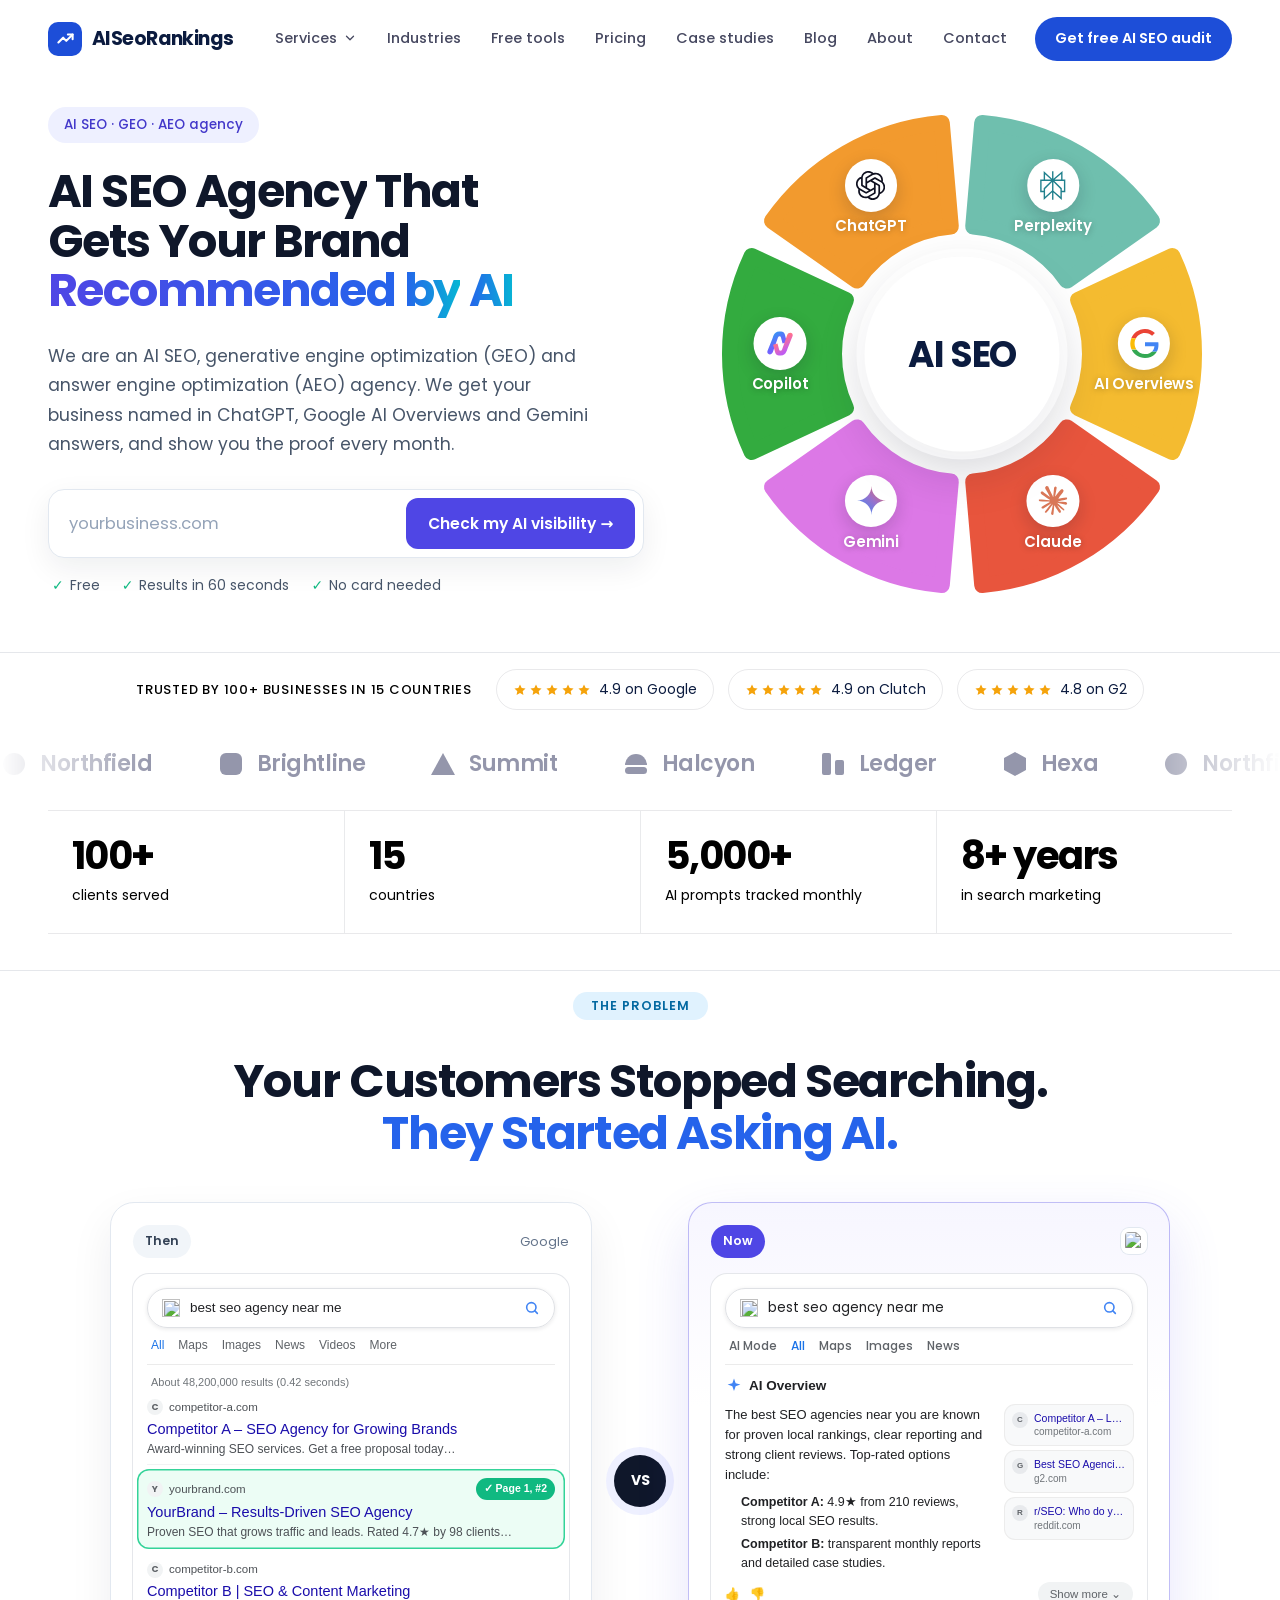
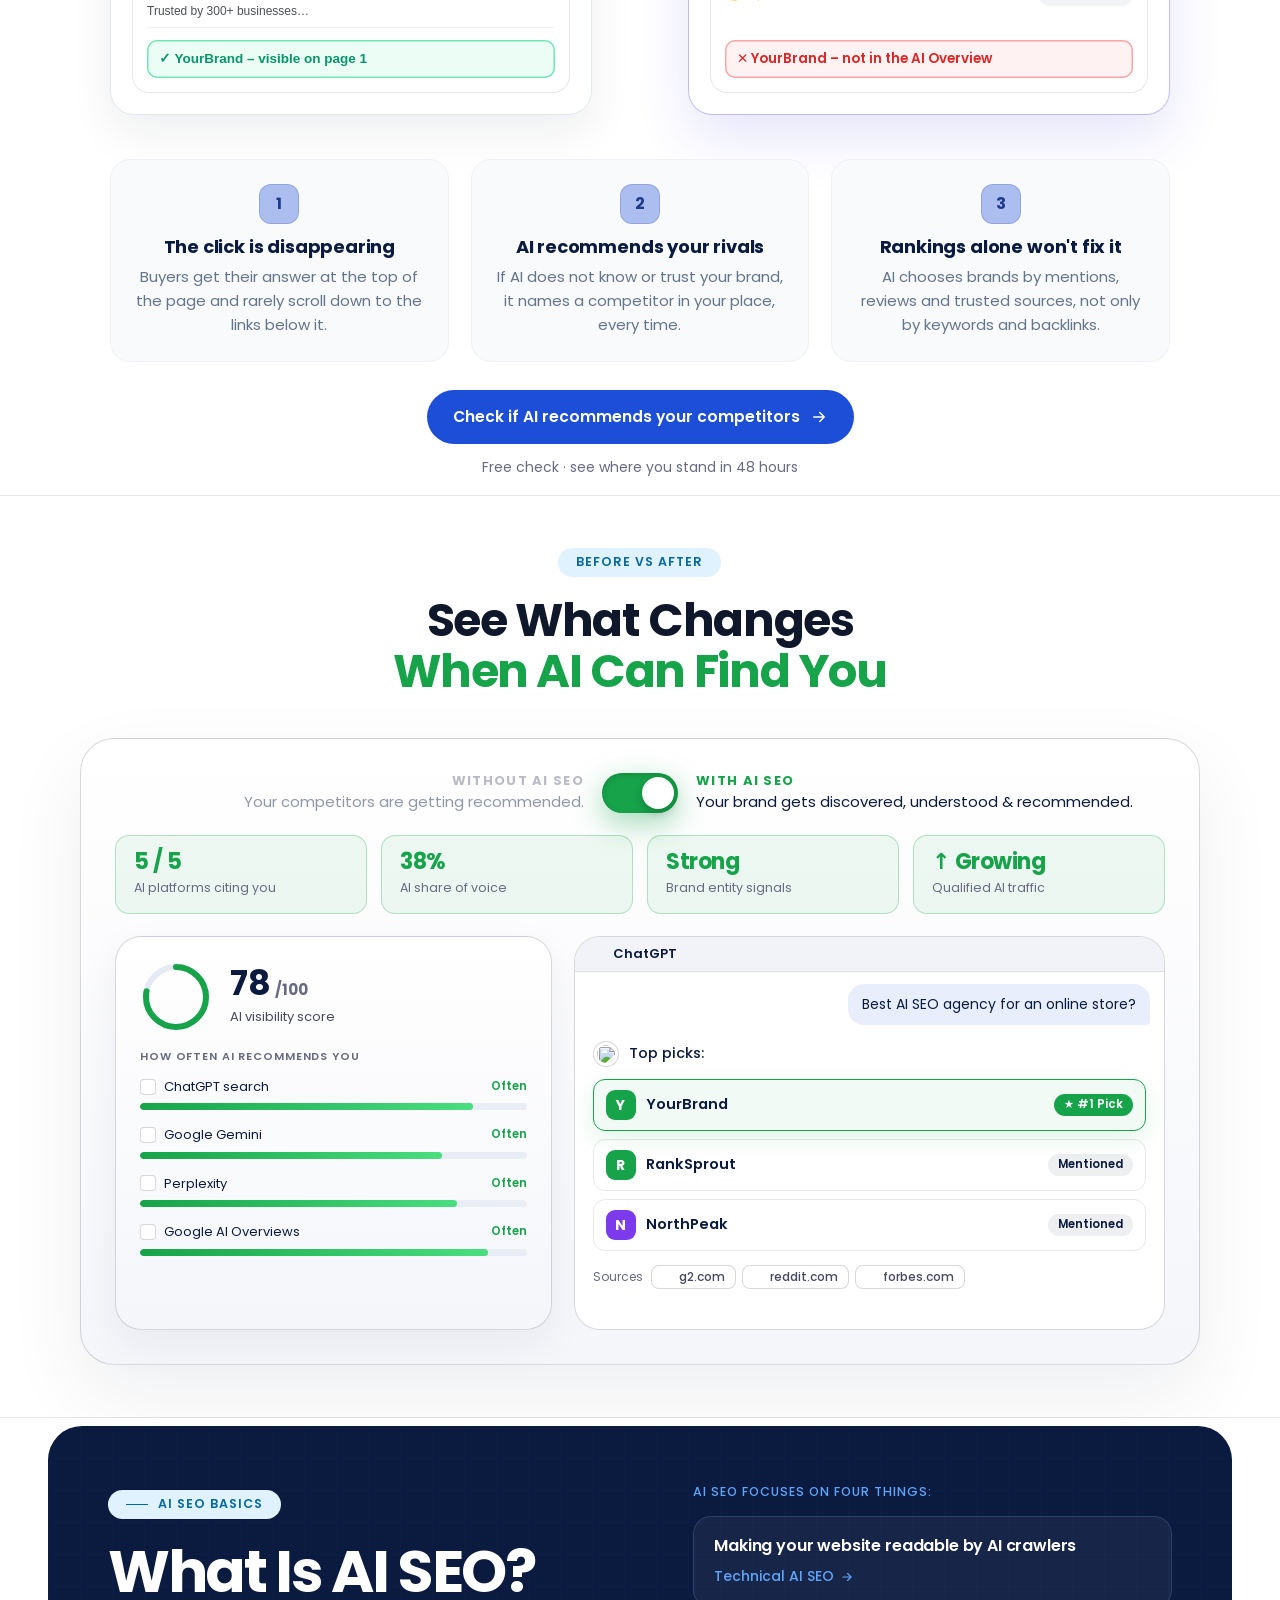
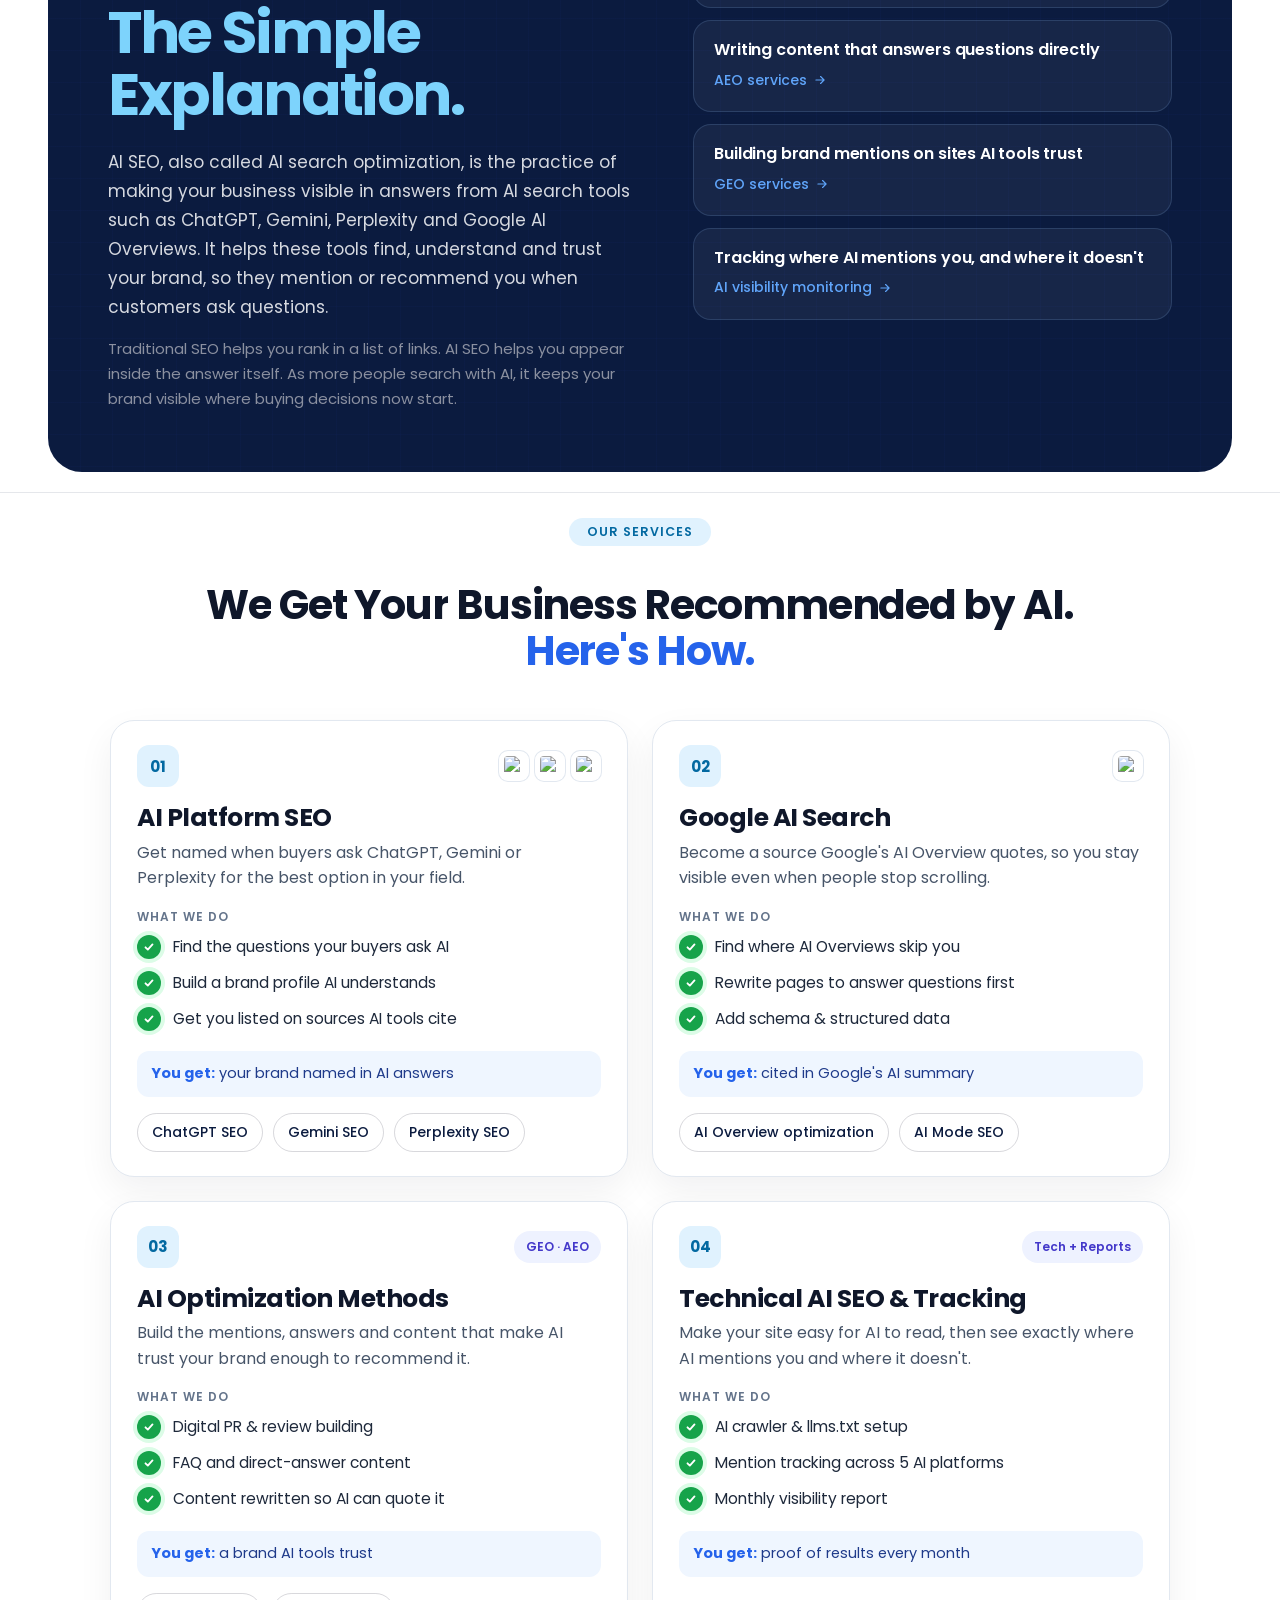
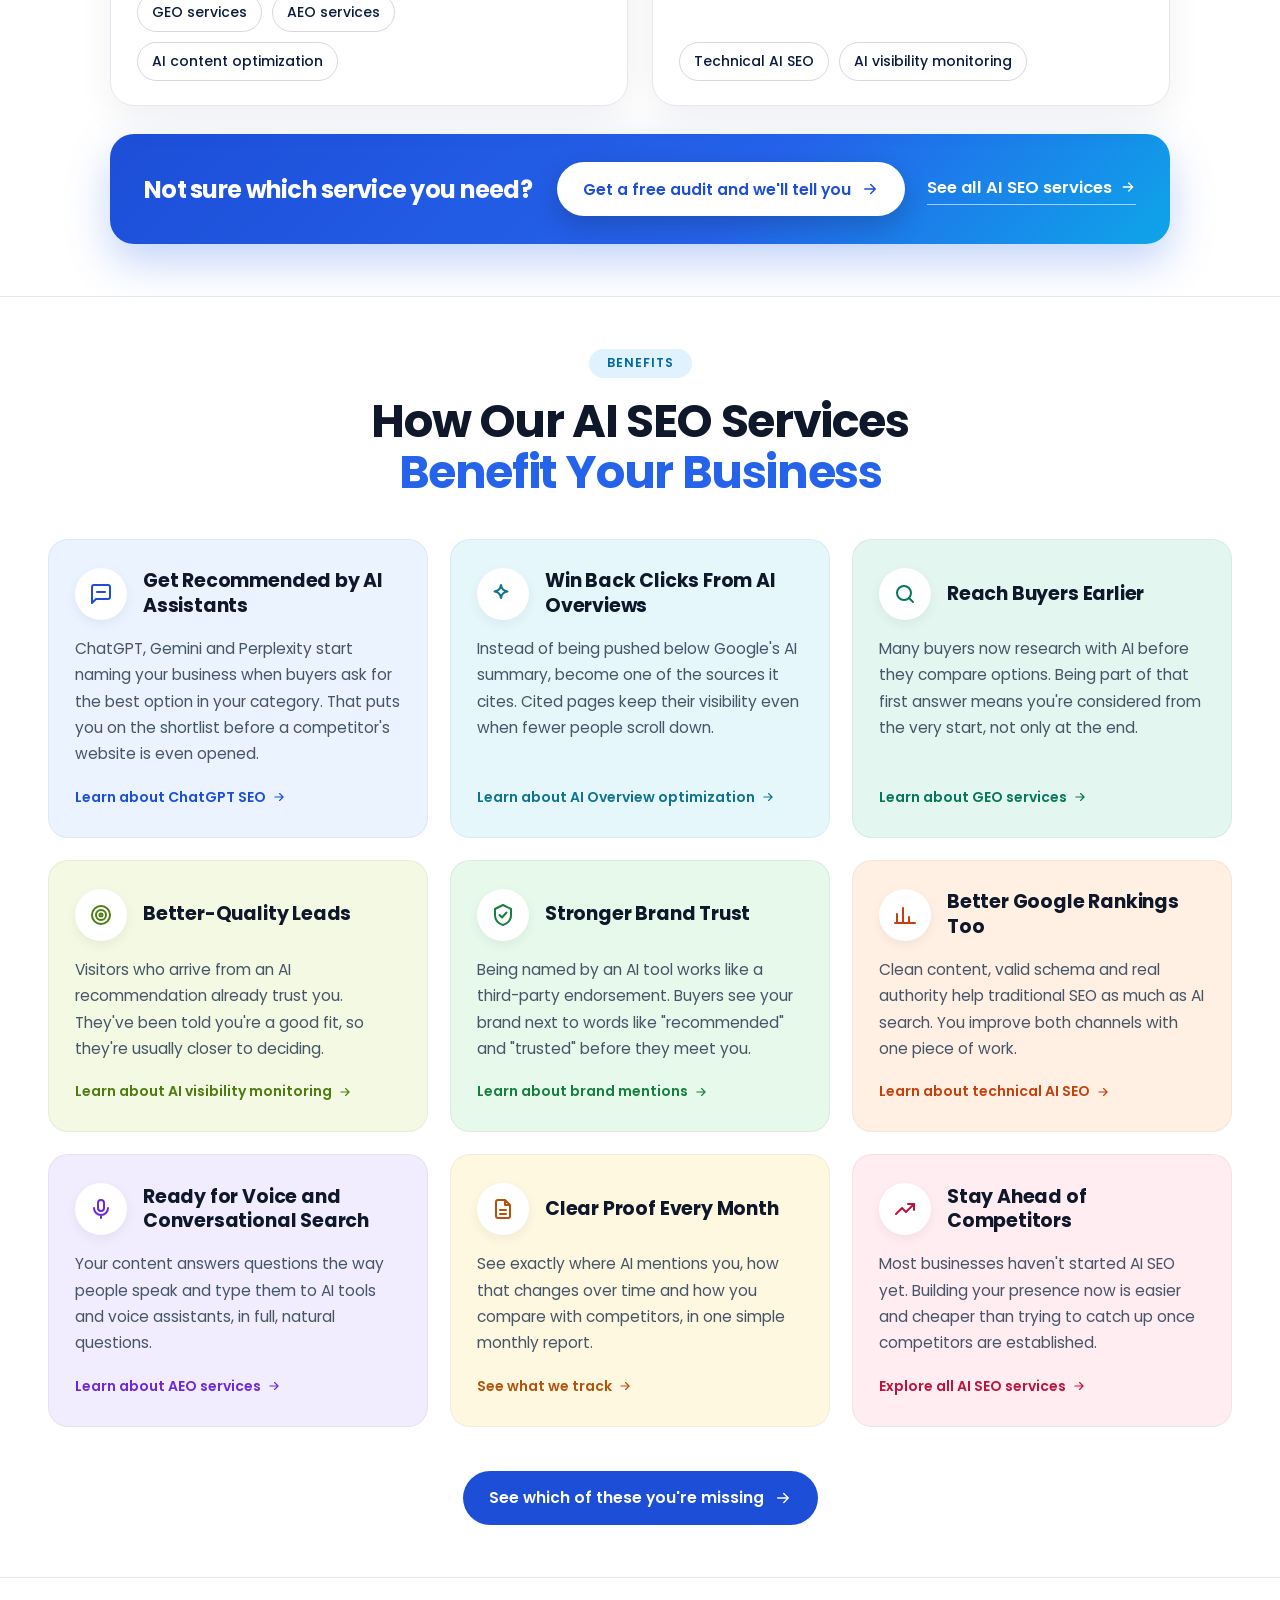
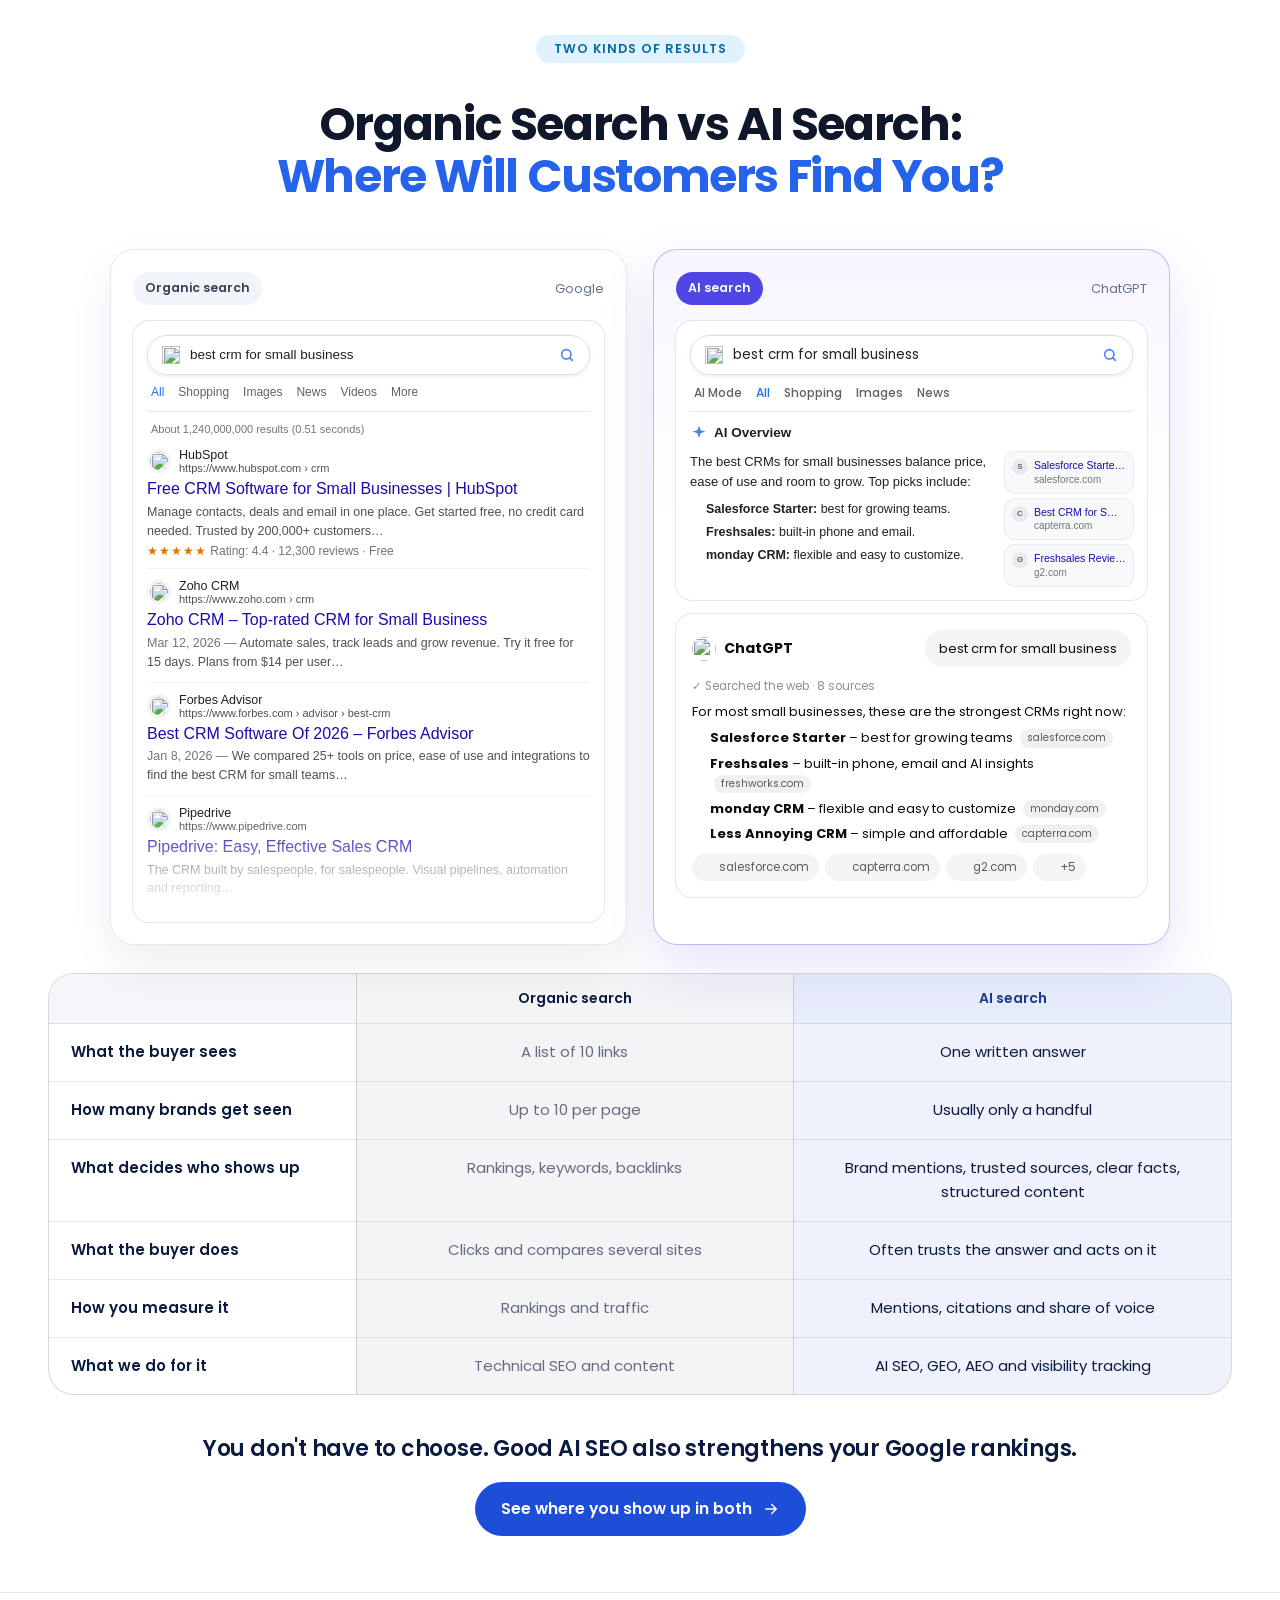
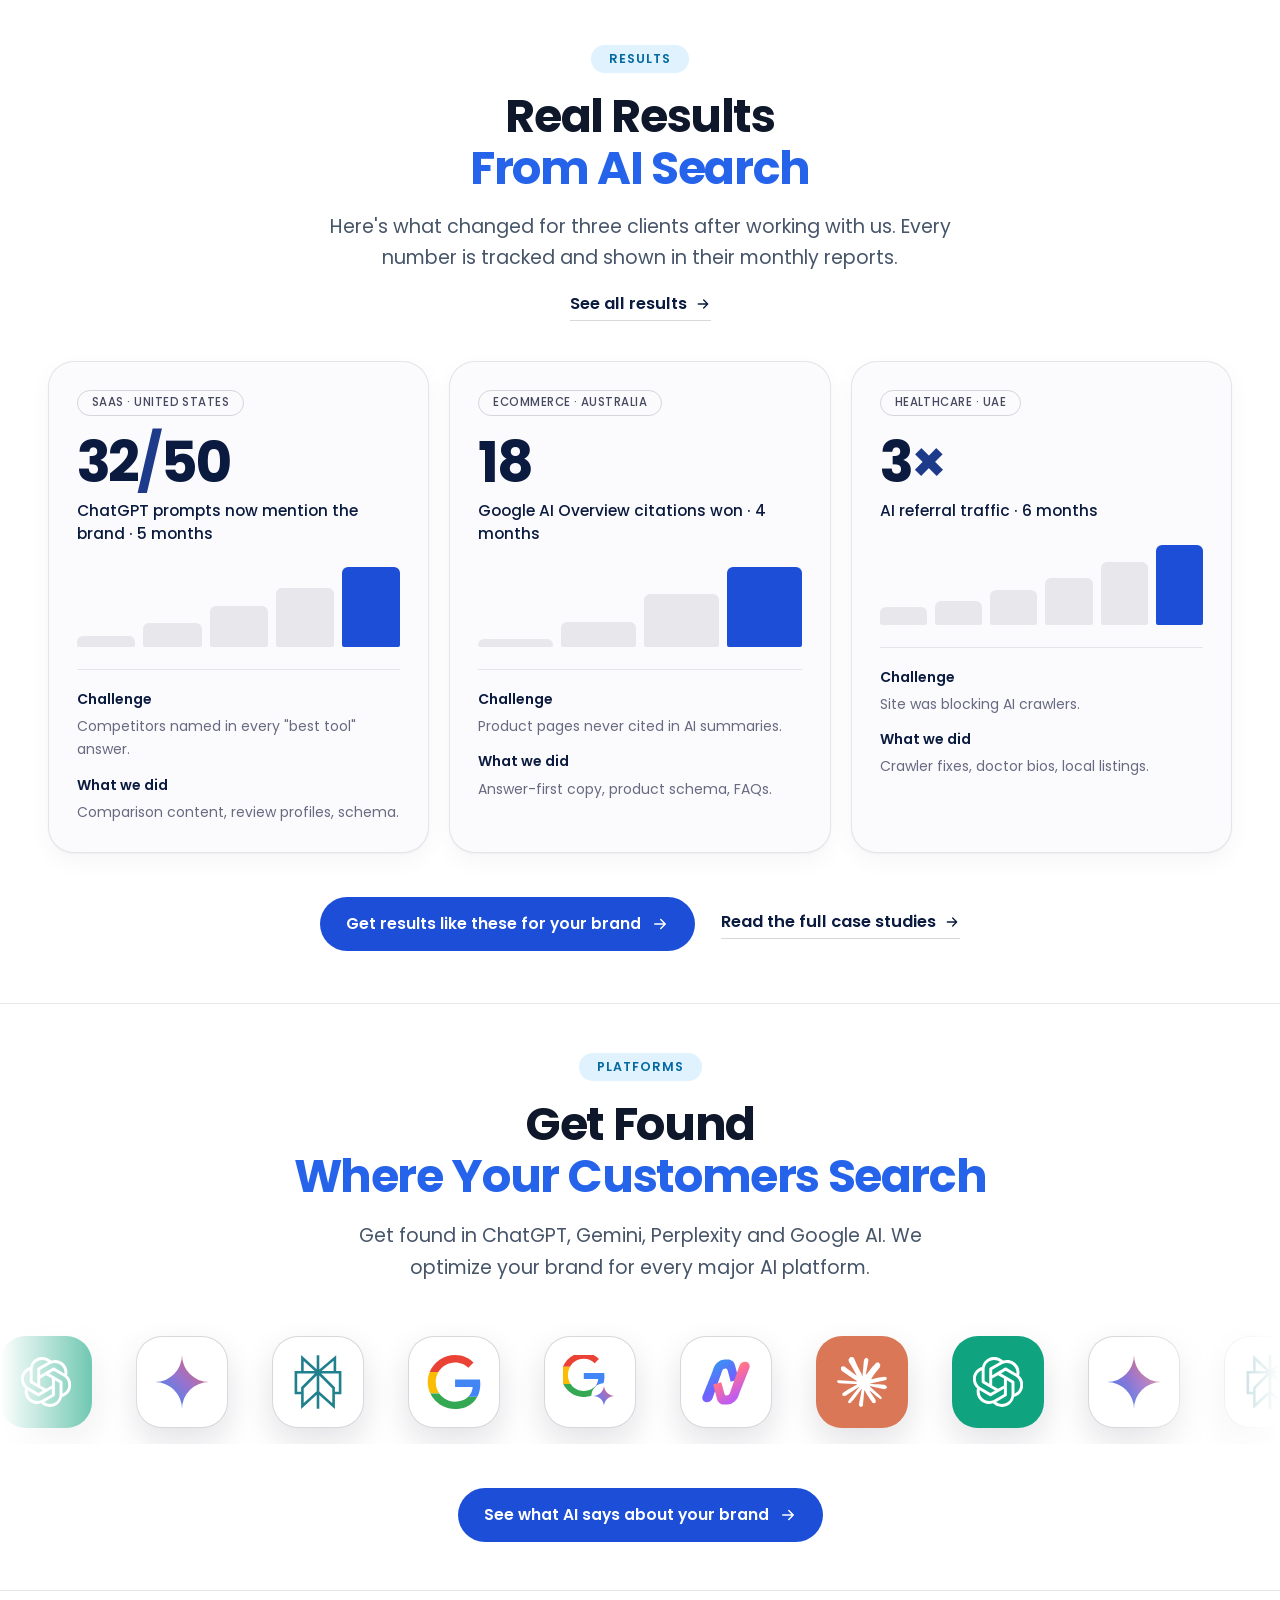
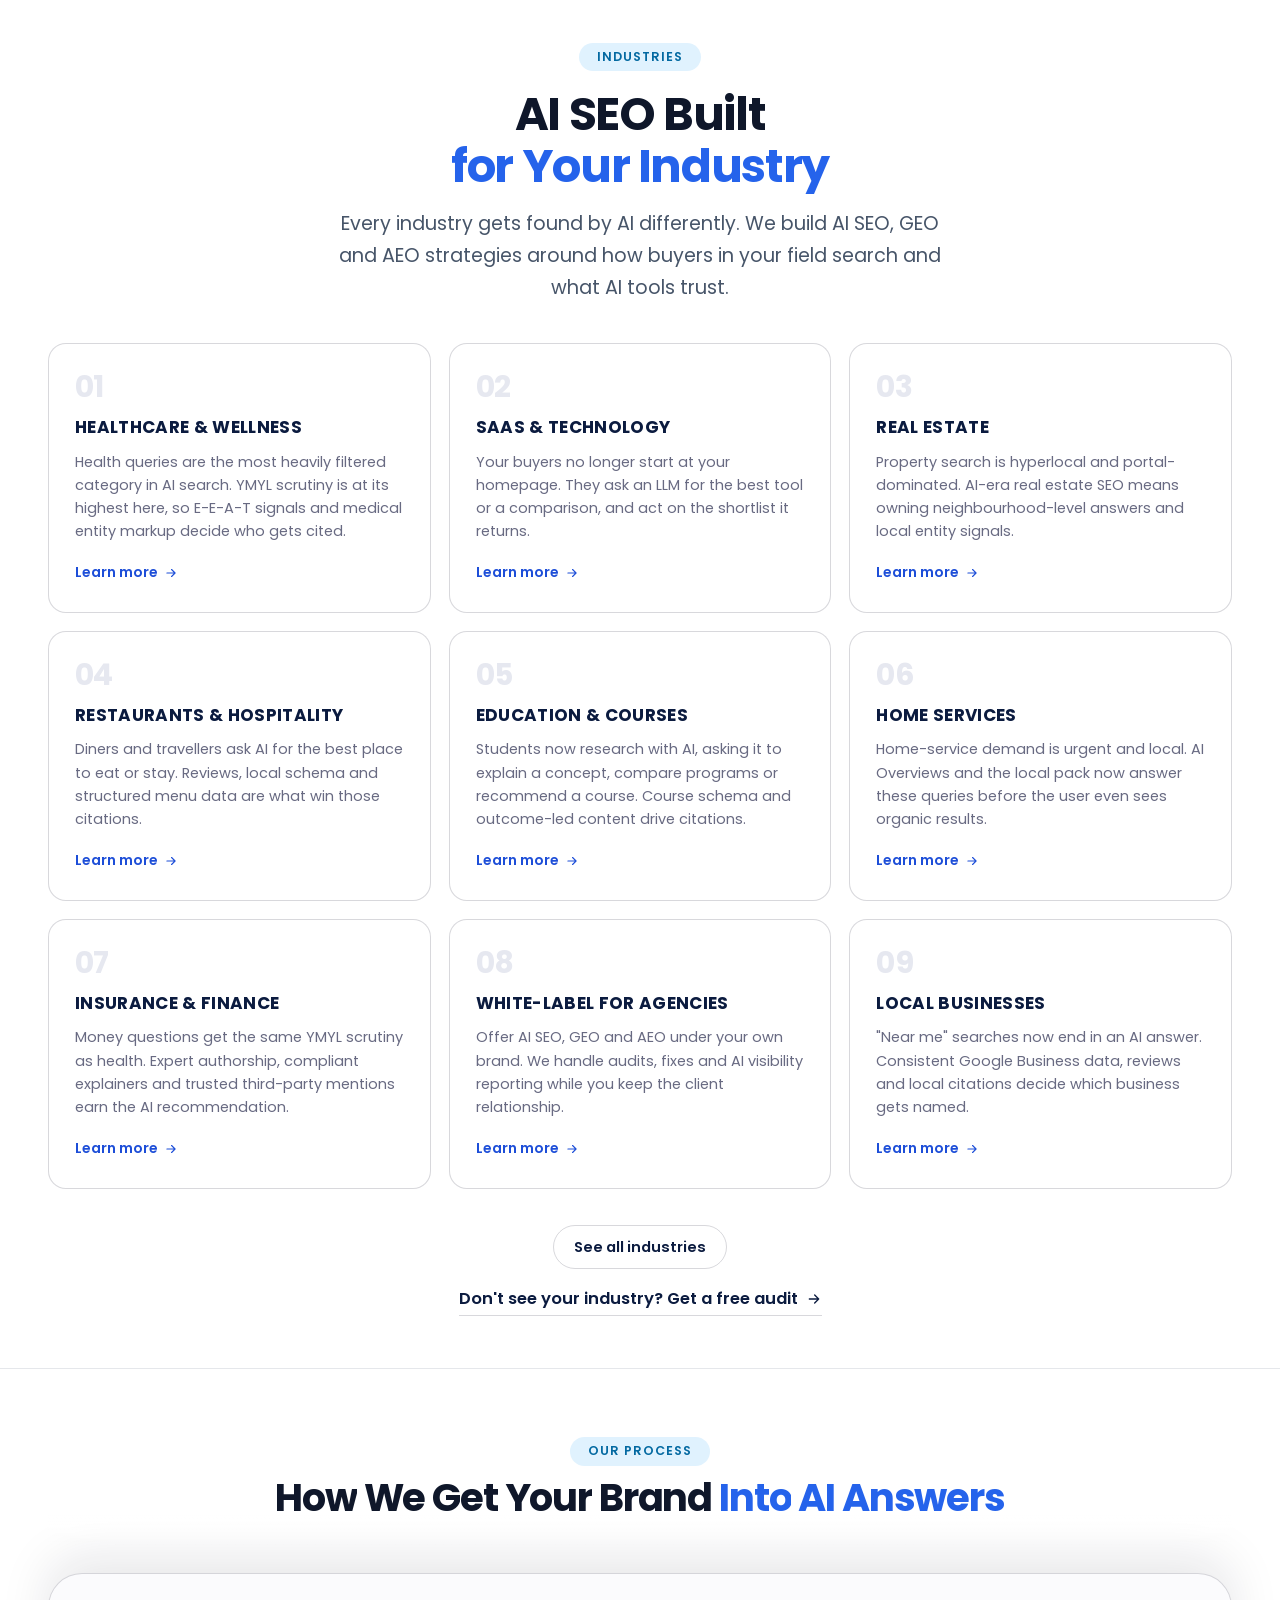
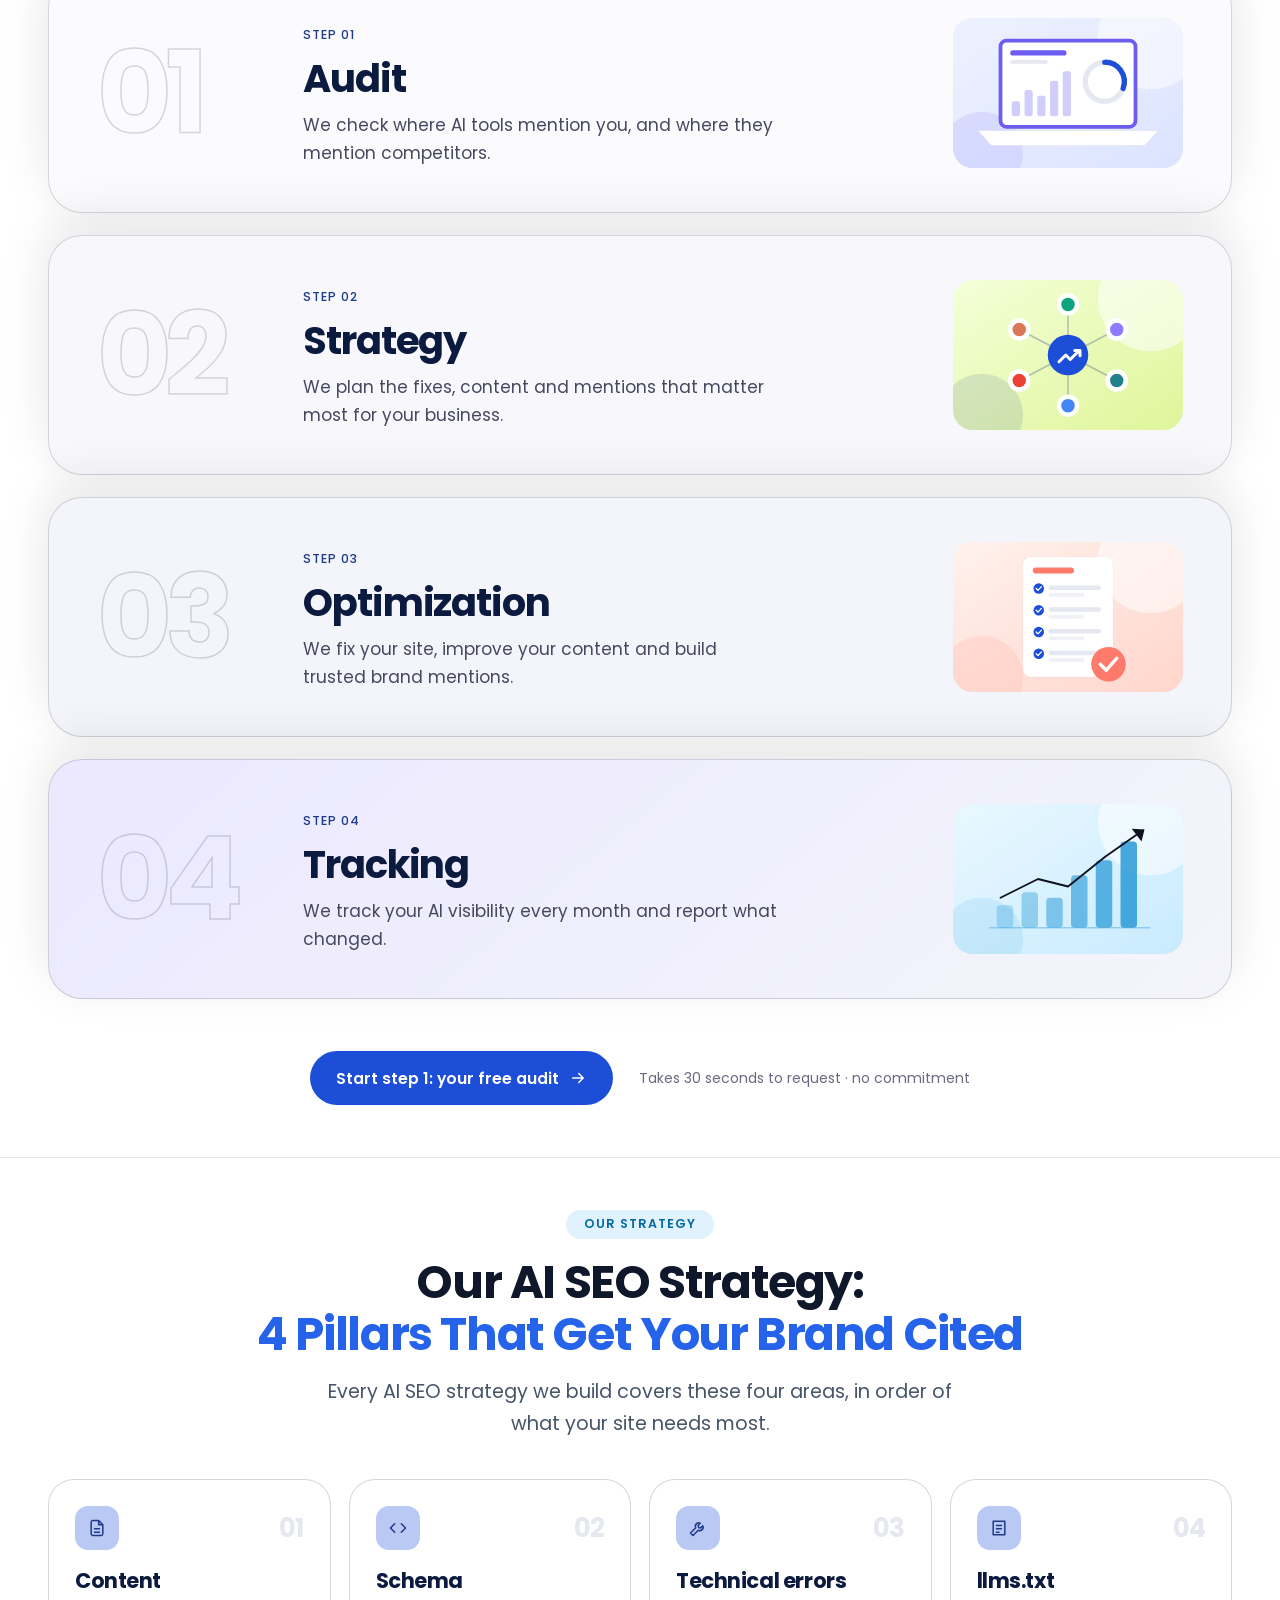
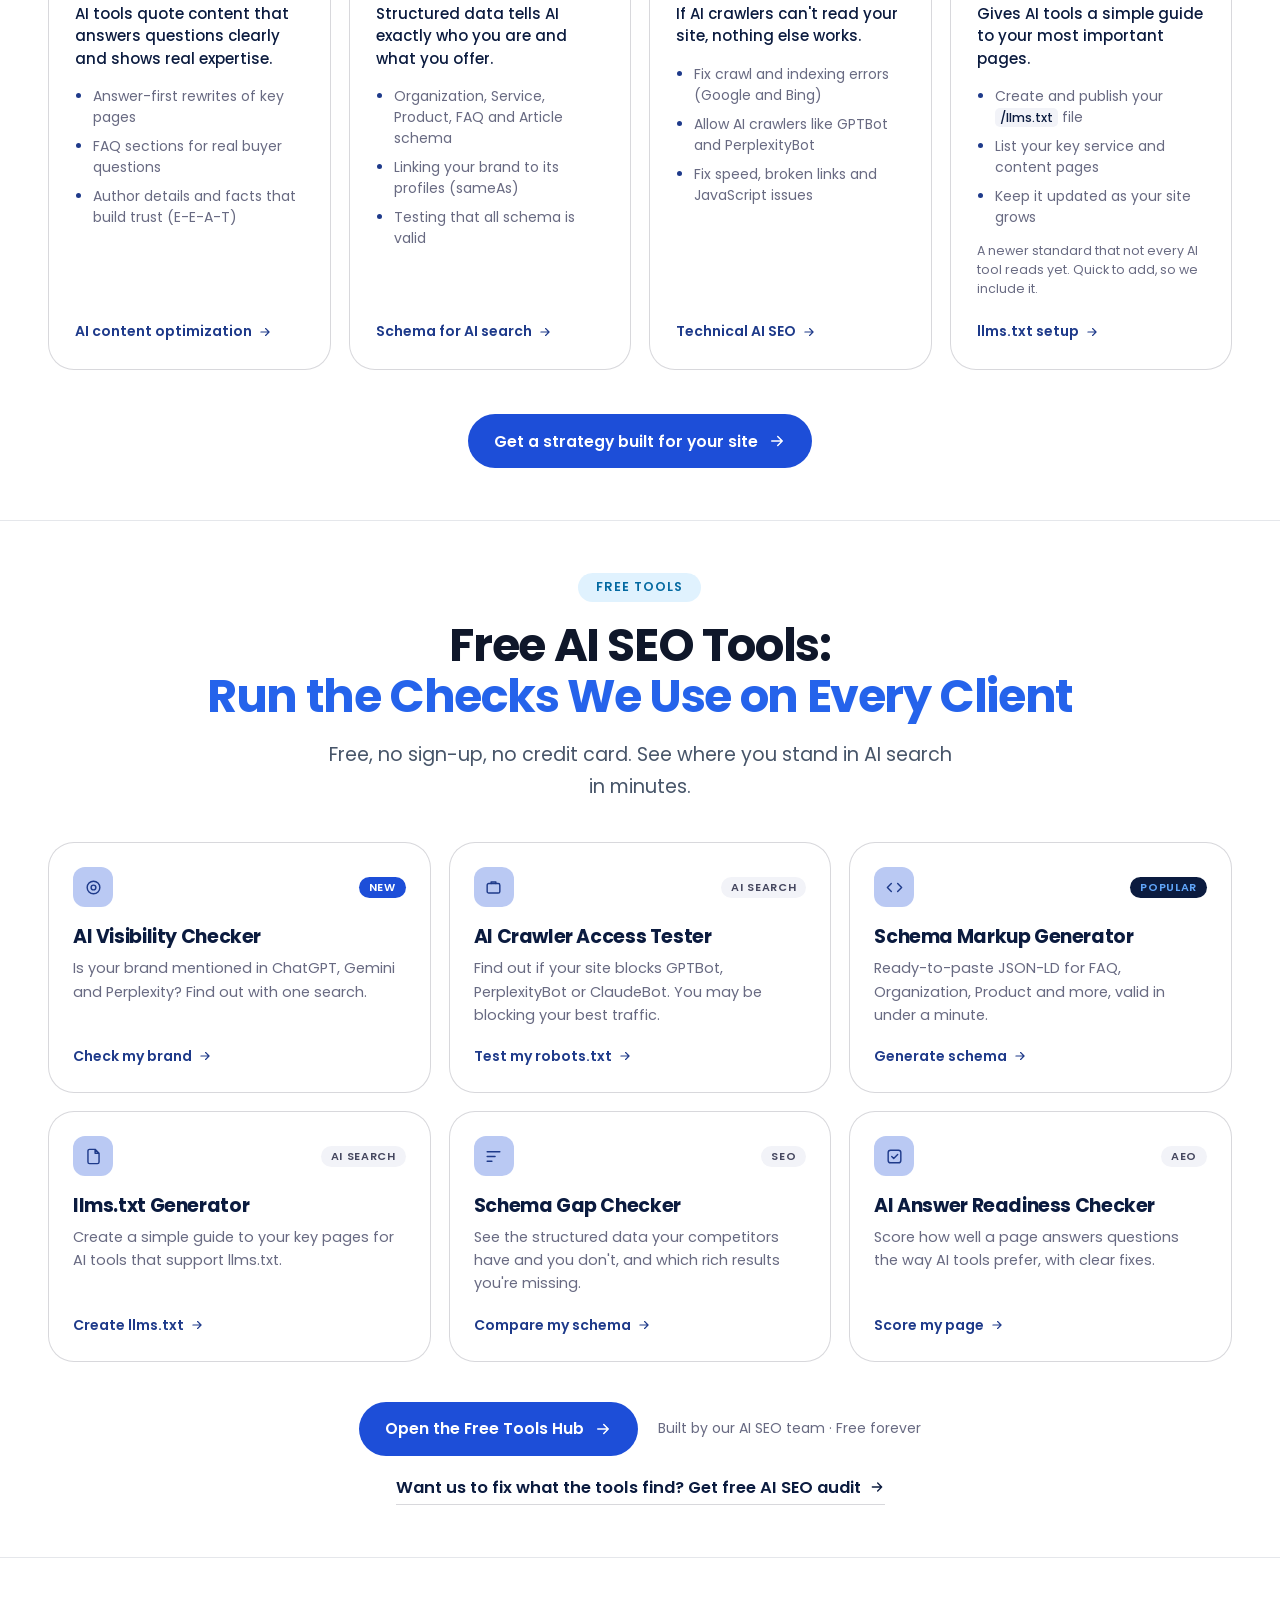
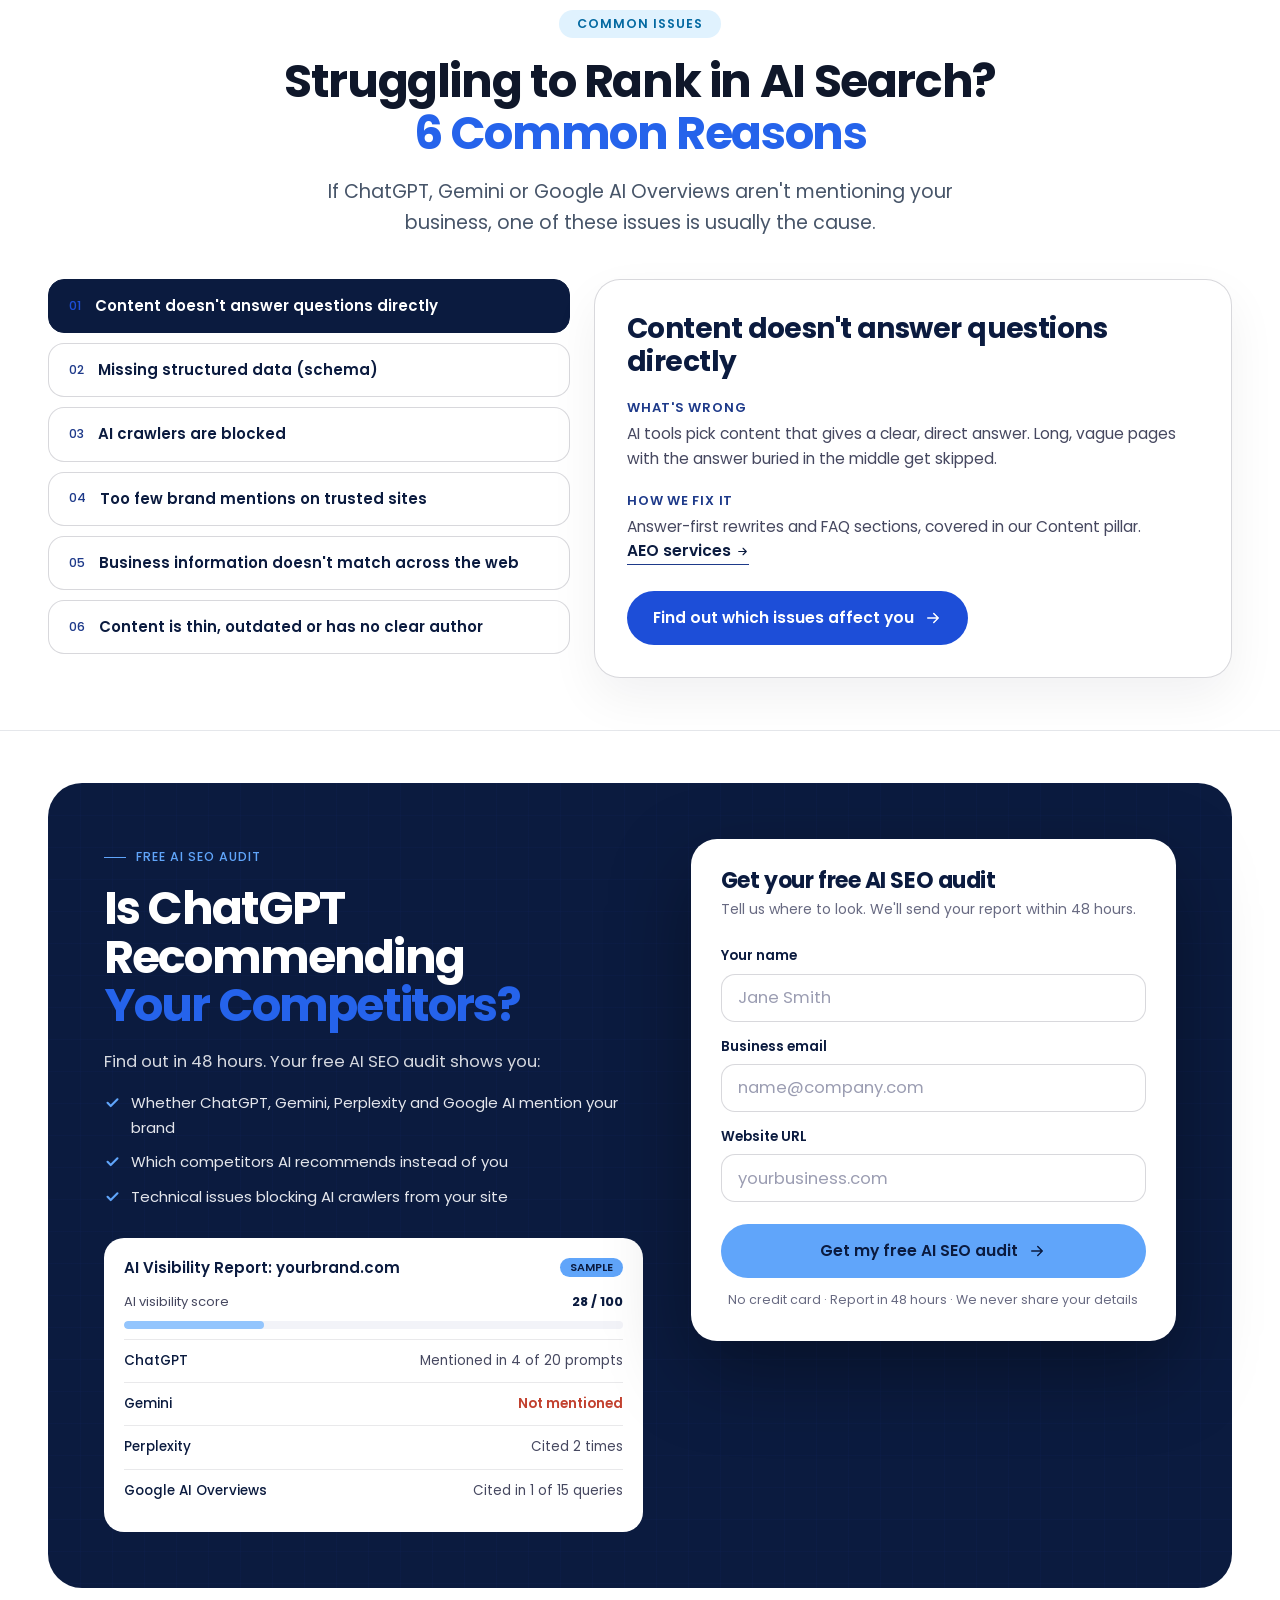
==== commit 2c23cbe6: "fixes" ====
--- a/index.html
+++ b/index.html
@@ -681,15 +681,15 @@
       </div>
     </div>
     <div class="ben">
-      <article class="ben__card" data-r><span class="ben__n">01</span><h3>Get Recommended by AI Assistants</h3><p>ChatGPT, Gemini and Perplexity start naming your business when buyers ask for the best option in your category. That puts you on the shortlist before a competitor's website is even opened.</p><a href="/chatgpt-seo/">Learn about ChatGPT SEO <svg aria-hidden="true"><use href="#arrow"/></svg></a></article>
-      <article class="ben__card" data-r style="--d:1"><span class="ben__n">02</span><h3>Win Back Clicks From AI Overviews</h3><p>Instead of being pushed below Google's AI summary, become one of the sources it cites. Cited pages keep their visibility even when fewer people scroll down.</p><a href="/ai-overview-optimization/">Learn about AI Overview optimization <svg aria-hidden="true"><use href="#arrow"/></svg></a></article>
-      <article class="ben__card" data-r style="--d:2"><span class="ben__n">03</span><h3>Reach Buyers Earlier</h3><p>Many buyers now research with AI before they compare options. Being part of that first answer means you're considered from the very start, not only at the end.</p><a href="/geo-services/">Learn about GEO services <svg aria-hidden="true"><use href="#arrow"/></svg></a></article>
-      <article class="ben__card" data-r><span class="ben__n">04</span><h3>Better-Quality Leads</h3><p>Visitors who arrive from an AI recommendation already trust you. They've been told you're a good fit, so they're usually closer to deciding.</p><a href="/ai-visibility-monitoring/">Learn about AI visibility monitoring <svg aria-hidden="true"><use href="#arrow"/></svg></a></article>
-      <article class="ben__card" data-r style="--d:1"><span class="ben__n">05</span><h3>Stronger Brand Trust</h3><p>Being named by an AI tool works like a third-party endorsement. Buyers see your brand next to words like "recommended" and "trusted" before they meet you.</p><a href="/brand-mentions/">Learn about brand mentions <svg aria-hidden="true"><use href="#arrow"/></svg></a></article>
-      <article class="ben__card" data-r style="--d:2"><span class="ben__n">06</span><h3>Better Google Rankings Too</h3><p>Clean content, valid schema and real authority help traditional SEO as much as AI search. You improve both channels with one piece of work.</p><a href="/technical-ai-seo/">Learn about technical AI SEO <svg aria-hidden="true"><use href="#arrow"/></svg></a></article>
-      <article class="ben__card" data-r><span class="ben__n">07</span><h3>Ready for Voice and Conversational Search</h3><p>Your content answers questions the way people speak and type them to AI tools and voice assistants, in full, natural questions.</p><a href="/aeo-services/">Learn about AEO services <svg aria-hidden="true"><use href="#arrow"/></svg></a></article>
-      <article class="ben__card" data-r style="--d:1"><span class="ben__n">08</span><h3>Clear Proof Every Month</h3><p>See exactly where AI mentions you, how that changes over time and how you compare with competitors, in one simple monthly report.</p><a href="#audit">See what we track <svg aria-hidden="true"><use href="#arrow"/></svg></a></article>
-      <article class="ben__card" data-r style="--d:2"><span class="ben__n">09</span><h3>Stay Ahead of Competitors</h3><p>Most businesses haven't started AI SEO yet. Building your presence now is easier and cheaper than trying to catch up once competitors are established.</p><a href="/ai-seo-services/">Explore all AI SEO services <svg aria-hidden="true"><use href="#arrow"/></svg></a></article>
+      <article class="ben__card ben--blue" data-r><div class="ben__head"><span class="ben__ico"><svg viewBox="0 0 24 24" aria-hidden="true"><path d="M21 15a2 2 0 0 1-2 2H7l-4 4V5a2 2 0 0 1 2-2h14a2 2 0 0 1 2 2z"/><path d="M8 10h8"/></svg></span><h3>Get Recommended by AI Assistants</h3></div><p>ChatGPT, Gemini and Perplexity start naming your business when buyers ask for the best option in your category. That puts you on the shortlist before a competitor's website is even opened.</p><a href="/chatgpt-seo/">Learn about ChatGPT SEO <svg aria-hidden="true"><use href="#arrow"/></svg></a></article>
+      <article class="ben__card ben--sky" data-r style="--d:1"><div class="ben__head"><span class="ben__ico"><svg viewBox="0 0 24 24" aria-hidden="true"><path d="M10 3c.5 3.8 2.7 6 6.5 6.5-3.8.5-6 2.7-6.5 6.5-.5-3.8-2.7-6-6.5-6.5C7.3 9 9.5 6.8 10 3z"/></svg></span><h3>Win Back Clicks From AI Overviews</h3></div><p>Instead of being pushed below Google's AI summary, become one of the sources it cites. Cited pages keep their visibility even when fewer people scroll down.</p><a href="/ai-overview-optimization/">Learn about AI Overview optimization <svg aria-hidden="true"><use href="#arrow"/></svg></a></article>
+      <article class="ben__card ben--mint" data-r style="--d:2"><div class="ben__head"><span class="ben__ico"><svg viewBox="0 0 24 24" aria-hidden="true"><circle cx="11" cy="11" r="7"/><path d="M20 20l-4-4"/></svg></span><h3>Reach Buyers Earlier</h3></div><p>Many buyers now research with AI before they compare options. Being part of that first answer means you're considered from the very start, not only at the end.</p><a href="/geo-services/">Learn about GEO services <svg aria-hidden="true"><use href="#arrow"/></svg></a></article>
+      <article class="ben__card ben--lime" data-r><div class="ben__head"><span class="ben__ico"><svg viewBox="0 0 24 24" aria-hidden="true"><circle cx="12" cy="12" r="9"/><circle cx="12" cy="12" r="5"/><circle cx="12" cy="12" r="1.5"/></svg></span><h3>Better-Quality Leads</h3></div><p>Visitors who arrive from an AI recommendation already trust you. They've been told you're a good fit, so they're usually closer to deciding.</p><a href="/ai-visibility-monitoring/">Learn about AI visibility monitoring <svg aria-hidden="true"><use href="#arrow"/></svg></a></article>
+      <article class="ben__card ben--green" data-r style="--d:1"><div class="ben__head"><span class="ben__ico"><svg viewBox="0 0 24 24" aria-hidden="true"><path d="M12 2l8 4v6c0 5-3.5 8.5-8 10-4.5-1.5-8-5-8-10V6z"/><path d="M8.5 12l2.5 2.5 4.5-5"/></svg></span><h3>Stronger Brand Trust</h3></div><p>Being named by an AI tool works like a third-party endorsement. Buyers see your brand next to words like "recommended" and "trusted" before they meet you.</p><a href="/brand-mentions/">Learn about brand mentions <svg aria-hidden="true"><use href="#arrow"/></svg></a></article>
+      <article class="ben__card ben--peach" data-r style="--d:2"><div class="ben__head"><span class="ben__ico"><svg viewBox="0 0 24 24" aria-hidden="true"><path d="M4 20V11M10 20V5M16 20v-6M22 20H2"/></svg></span><h3>Better Google Rankings Too</h3></div><p>Clean content, valid schema and real authority help traditional SEO as much as AI search. You improve both channels with one piece of work.</p><a href="/technical-ai-seo/">Learn about technical AI SEO <svg aria-hidden="true"><use href="#arrow"/></svg></a></article>
+      <article class="ben__card ben--violet" data-r><div class="ben__head"><span class="ben__ico"><svg viewBox="0 0 24 24" aria-hidden="true"><rect x="9" y="3" width="6" height="11" rx="3"/><path d="M5 11a7 7 0 0 0 14 0M12 18v3"/></svg></span><h3>Ready for Voice and Conversational Search</h3></div><p>Your content answers questions the way people speak and type them to AI tools and voice assistants, in full, natural questions.</p><a href="/aeo-services/">Learn about AEO services <svg aria-hidden="true"><use href="#arrow"/></svg></a></article>
+      <article class="ben__card ben--amber" data-r style="--d:1"><div class="ben__head"><span class="ben__ico"><svg viewBox="0 0 24 24" aria-hidden="true"><path d="M14 3H7a2 2 0 0 0-2 2v14a2 2 0 0 0 2 2h10a2 2 0 0 0 2-2V8zM14 3v5h5M9 13h6M9 17h6"/></svg></span><h3>Clear Proof Every Month</h3></div><p>See exactly where AI mentions you, how that changes over time and how you compare with competitors, in one simple monthly report.</p><a href="#audit">See what we track <svg aria-hidden="true"><use href="#arrow"/></svg></a></article>
+      <article class="ben__card ben--rose" data-r style="--d:2"><div class="ben__head"><span class="ben__ico"><svg viewBox="0 0 24 24" aria-hidden="true"><path d="M3 17l6-6 4 4 8-8"/><path d="M15 7h6v6"/></svg></span><h3>Stay Ahead of Competitors</h3></div><p>Most businesses haven't started AI SEO yet. Building your presence now is easier and cheaper than trying to catch up once competitors are established.</p><a href="/ai-seo-services/">Explore all AI SEO services <svg aria-hidden="true"><use href="#arrow"/></svg></a></article>
     </div>
     <div class="cta-line center" data-r>
       <a href="/free-ai-seo-audit/" class="btn btn-lime">See which of these you're missing <svg aria-hidden="true"><use href="#arrow"/></svg></a>
@@ -1151,41 +1151,12 @@
       <article class="feat" data-r style="--d:1"><span class="feat__ico"><svg viewBox="0 0 24 24" aria-hidden="true"><path d="M14 3H7a2 2 0 0 0-2 2v14a2 2 0 0 0 2 2h10a2 2 0 0 0 2-2V8zM14 3v5h5M9 13h6M9 17h4"/></svg></span><div><h4>Plain-Language Reporting</h4><ul><li>A monthly report that shows what changed and why.</li><li>No jargon, just results and what we'll do next.</li></ul></div></article>
     </div>
 
-    <div class="why2">
-      <div class="why2__card" data-r>
-        <h3>AISeoRankings vs a Traditional SEO Agency</h3>
-        <div class="why2__scroll">
-          <table class="vs-table vs-table--mini">
-            <thead><tr><th scope="col"><span class="sr-only">Comparison</span></th><th scope="col">Traditional agency</th><th scope="col" class="ai">AISeoRankings</th></tr></thead>
-            <tbody>
-              <tr><th scope="row">Focus</th><td>Google rankings only</td><td>Google + ChatGPT, Gemini, Perplexity, AI Overviews</td></tr>
-              <tr><th scope="row">AI mentions tracked</th><td>No</td><td>Every month, per platform</td></tr>
-              <tr><th scope="row">Strategy</th><td>One plan for all search</td><td>A plan for each AI platform</td></tr>
-              <tr><th scope="row">Reporting</th><td>Rankings and traffic</td><td>AI mentions, citations, share of voice + traffic</td></tr>
-              <tr><th scope="row">Who you work with</th><td>Often a junior account manager</td><td>A senior AI SEO strategist</td></tr>
-              <tr><th scope="row">Contract</th><td>Often 6–12 months</td><td>Month to month</td></tr>
-            </tbody>
-          </table>
-        </div>
-      </div>
-      <div class="why2__card founder" data-r style="--d:1">
-        <div class="founder__top">
-          <div class="founder__photo" role="img" aria-label="Founder photo placeholder">Photo</div>
-          <div>
-            <span class="tag">Who you'll work with</span>
-            <h3>[Founder name]</h3>
-            <p class="founder__role">Founder and Head of AI SEO</p>
-          </div>
-        </div>
-        <p class="founder__bio">[X]+ years in SEO and search marketing. [Certifications]. Featured in [Publication]. [Founder name] has helped [number] businesses grow their visibility on Google and, since 2024, in AI search.</p>
-        <blockquote class="founder__quote">"Every client gets a senior strategist, not a junior account manager. If AI tools don't know your brand yet, that's the first thing we fix."</blockquote>
-        <a href="https://www.linkedin.com/" class="founder__link" rel="noopener">View LinkedIn profile <svg aria-hidden="true"><use href="#arrow"/></svg></a>
-      </div>
-    </div>
-
-    <div class="tools__row why2__cta" data-r>
-      <a href="/contact/" class="btn btn-ghost">Talk to an AI SEO expert</a>
-      <a href="/about/" class="link">Meet our team <svg aria-hidden="true"><use href="#arrow"/></svg></a>
+    <div class="why2__cta svc-cta" data-r>
+      <h3>Ready to get your brand recommended by AI?</h3>
+      <div class="cta-line" style="margin:0">
+        <a href="/contact/" class="btn btn-lime">Talk to an AI SEO expert <svg aria-hidden="true"><use href="#arrow"/></svg></a>
+        <a href="/about/" class="link">Meet our team <svg aria-hidden="true"><use href="#arrow"/></svg></a>
+      </div>
     </div>
   </div>
 </section>
--- a/styles.css
+++ b/styles.css
@@ -2683,3 +2683,88 @@
 .process .sec-head .tag{margin-bottom:10px}
 .process .sec-head h2{font-size:clamp(26px,3vw,42px)}
 @media (min-width:700px){.process .h-acc{display:inline}}
+
+/* why us: blue heading line stays on one line on desktop */
+@media (min-width:900px){
+  #why-us .sec-head{max-width:1100px}
+  #why-us .sec-head h2.h-lg{font-size:clamp(28px,3.2vw,46px)}
+  #why-us .sec-head .h-acc{white-space:nowrap}
+}
+
+/* why us: same blue CTA band as services */
+#why-us .svc-cta{max-width:1060px;margin:36px auto 0;padding:28px 34px;border:0;border-radius:24px;background:linear-gradient(135deg,#1d4ed8,#2563eb 60%,#0ea5e9);box-shadow:0 18px 44px rgba(37,99,235,.28)}
+#why-us .svc-cta h3{color:#fff;font-size:clamp(19px,2vw,24px)}
+#why-us .svc-cta .btn,#why-us .svc-cta .btn.btn-lime{background:#fff !important;background-image:none !important;color:#1d4ed8 !important;border:0;font-weight:600;border-radius:999px;box-shadow:0 10px 26px rgba(15,23,42,.22)}
+#why-us .svc-cta .btn::before,#why-us .svc-cta .btn::after{display:none !important}
+#why-us .svc-cta .btn:hover{background:#eff6ff !important;transform:translateY(-2px)}
+#why-us .svc-cta .btn svg{stroke:#1d4ed8;color:#1d4ed8}
+#why-us .svc-cta .cta-line{gap:22px;align-items:center}
+#why-us .svc-cta .link{color:#fff;border-color:rgba(255,255,255,.6)}
+#why-us .svc-cta .link svg{color:#fff}
+
+/* blog + faq: bring card/question titles in line with other card headings */
+.post h3{font-size:clamp(19px,1.7vw,24px)!important;line-height:1.3;letter-spacing:-.02em}
+.acc summary h3{font-size:clamp(17px,1.4vw,19px);line-height:1.4;letter-spacing:-.01em}
+
+/* ===== service pages (e.g. /chatgpt-seo/) ===== */
+.svc-page .sp-hero{text-align:center}
+.svc-page .sp-hero .hero__lead{margin-left:auto;margin-right:auto}
+.svc-page .sp-hero .hero-check{max-width:640px;margin:34px auto 0}
+.sp-crumbs{display:flex;justify-content:center;flex-wrap:wrap;gap:8px;margin-bottom:22px;font-size:14px;color:#64748b}
+.sp-crumbs a{color:#64748b}.sp-crumbs a:hover{color:#2563eb}
+.sp-crumbs [aria-current]{color:#0f172a;font-weight:500}
+.sp-stats{display:flex;justify-content:center;flex-wrap:wrap;gap:14px 48px;margin:44px auto 0;padding:0;list-style:none}
+.sp-stats li{display:flex;flex-direction:column;align-items:center;gap:4px}
+.sp-stats b{font:700 clamp(24px,2.4vw,32px)/1 var(--head);color:#0f172a}
+.sp-stats span{font-size:14px;color:#64748b}
+.sp-alt{background:var(--bg-2);border-top:1px solid var(--line);border-bottom:1px solid var(--line)}
+.sp-steps{display:grid;grid-template-columns:repeat(4,1fr);gap:18px;max-width:1160px;margin:44px auto 0;padding:0;list-style:none;counter-reset:none}
+.sp-steps li{padding:26px 24px;border:1px solid #e2e8f0;border-radius:20px;background:#fff}
+.sp-steps li>span{display:inline-flex;align-items:center;justify-content:center;width:42px;height:42px;border-radius:12px;background:#e0f2fe;color:#0369a1;font:700 15px/1 var(--head)}
+.sp-steps h3{margin-top:18px;font-size:19px;letter-spacing:-.01em}
+.sp-steps p{margin-top:8px;color:#64748b;font-size:15px;line-height:1.6}
+.sp-acc{max-width:860px;margin:36px auto 0}
+.sp-chips{display:flex;flex-wrap:wrap;gap:10px;justify-content:center;max-width:820px;margin:32px auto 0}
+@media (max-width:1000px){.sp-steps{grid-template-columns:repeat(2,1fr)}}
+@media (max-width:640px){.sp-steps{grid-template-columns:1fr}.sp-stats{gap:18px 28px}}
+
+/* service page benefits: tinted cards, icon + title in one row, short copy */
+.sp-ben{display:grid;grid-template-columns:repeat(3,1fr);gap:22px;max-width:1160px;margin:44px auto 0}
+.sp-ben__card{--bg:#eef6ff;--ic:#2563eb;padding:28px 26px;border-radius:20px;background:var(--bg);border:1px solid rgba(15,23,42,.05);transition:transform .3s,box-shadow .3s}
+.sp-ben__card:hover{transform:translateY(-4px);box-shadow:0 16px 36px rgba(15,23,42,.08)}
+.sp-ben__head{display:flex;align-items:center;gap:16px}
+.sp-ben__ico{flex:none;display:grid;place-items:center;width:52px;height:52px;border-radius:50%;background:#fff;box-shadow:0 4px 12px rgba(15,23,42,.06)}
+.sp-ben__ico svg{width:24px;height:24px;fill:none;stroke:var(--ic);stroke-width:2;stroke-linecap:round;stroke-linejoin:round}
+.sp-ben__card h3{font-size:19px;line-height:1.3;letter-spacing:-.01em;color:#0f172a}
+.sp-ben__card p{margin-top:16px;color:#475569;font-size:15.5px;line-height:1.7}
+.sp-ben--blue{--bg:#eaf3ff;--ic:#1d4ed8}
+.sp-ben--sky{--bg:#e6f7fc;--ic:#0e7490}
+.sp-ben--mint{--bg:#e3f6ef;--ic:#047857}
+.sp-ben--lime{--bg:#f3f9e3;--ic:#4d7c0f}
+.sp-ben--green{--bg:#e6f9ea;--ic:#15803d}
+.sp-ben--peach{--bg:#fff0e3;--ic:#c2410c}
+@media (max-width:1000px){.sp-ben{grid-template-columns:repeat(2,1fr)}}
+@media (max-width:640px){.sp-ben{grid-template-columns:1fr;gap:16px}.sp-ben__card{padding:24px 20px}}
+
+/* homepage benefits: tinted cards, icon + title row (matches service-page benefits) */
+.ben{gap:22px}
+.ben__card{--bg:#eaf3ff;--ic:#1d4ed8;padding:28px 26px;border:1px solid rgba(15,23,42,.05);border-radius:20px;background:var(--bg)}
+.ben__head{display:flex;align-items:center;gap:16px}
+.ben__ico{flex:none;display:grid;place-items:center;width:52px;height:52px;border-radius:50%;background:#fff;box-shadow:0 4px 12px rgba(15,23,42,.06)}
+.ben__ico svg{width:24px;height:24px;fill:none;stroke:var(--ic);stroke-width:2;stroke-linecap:round;stroke-linejoin:round}
+.ben__card h3{margin-top:0;font-size:19px;line-height:1.3;letter-spacing:-.01em;color:#0f172a}
+.ben__card p{margin-top:16px;font-size:15.5px;line-height:1.7;color:#475569}
+.ben__card a{color:var(--ic)}
+.ben__card a:hover{color:#0f172a}
+.ben--blue{--bg:#eaf3ff;--ic:#1d4ed8}.ben--sky{--bg:#e6f7fc;--ic:#0e7490}.ben--mint{--bg:#e3f6ef;--ic:#047857}
+.ben--lime{--bg:#f3f9e3;--ic:#4d7c0f}.ben--green{--bg:#e6f9ea;--ic:#15803d}.ben--peach{--bg:#fff0e3;--ic:#c2410c}
+.ben--violet{--bg:#f1edff;--ic:#6d28d9}.ben--amber{--bg:#fff8e1;--ic:#b45309}.ben--rose{--bg:#ffedf1;--ic:#be123c}
+@media (max-width:1000px){.ben{grid-template-columns:repeat(2,1fr)}}
+@media (max-width:640px){.ben{grid-template-columns:1fr;gap:16px}.ben__card{padding:24px 20px}}
+
+/* benefit cards hover: coloured bar along the top + coloured glow above it */
+.ben__card,.sp-ben__card{position:relative;overflow:hidden;transition:transform .35s var(--ease),box-shadow .35s}
+.ben__card::before,.sp-ben__card::before{content:"";position:absolute;left:0;right:0;top:0;height:4px;background:var(--ic);transform:scaleX(0);transform-origin:left;transition:transform .45s var(--ease)}
+.ben__card:hover,.sp-ben__card:hover{border-color:rgba(15,23,42,.05);transform:translateY(-6px);box-shadow:0 -10px 28px -8px color-mix(in srgb,var(--ic) 45%,transparent),0 18px 36px rgba(15,23,42,.08)}
+.ben__card:hover::before,.sp-ben__card:hover::before{transform:scaleX(1)}
+@media (prefers-reduced-motion:reduce){.ben__card,.sp-ben__card,.ben__card::before,.sp-ben__card::before{transition:none}}
